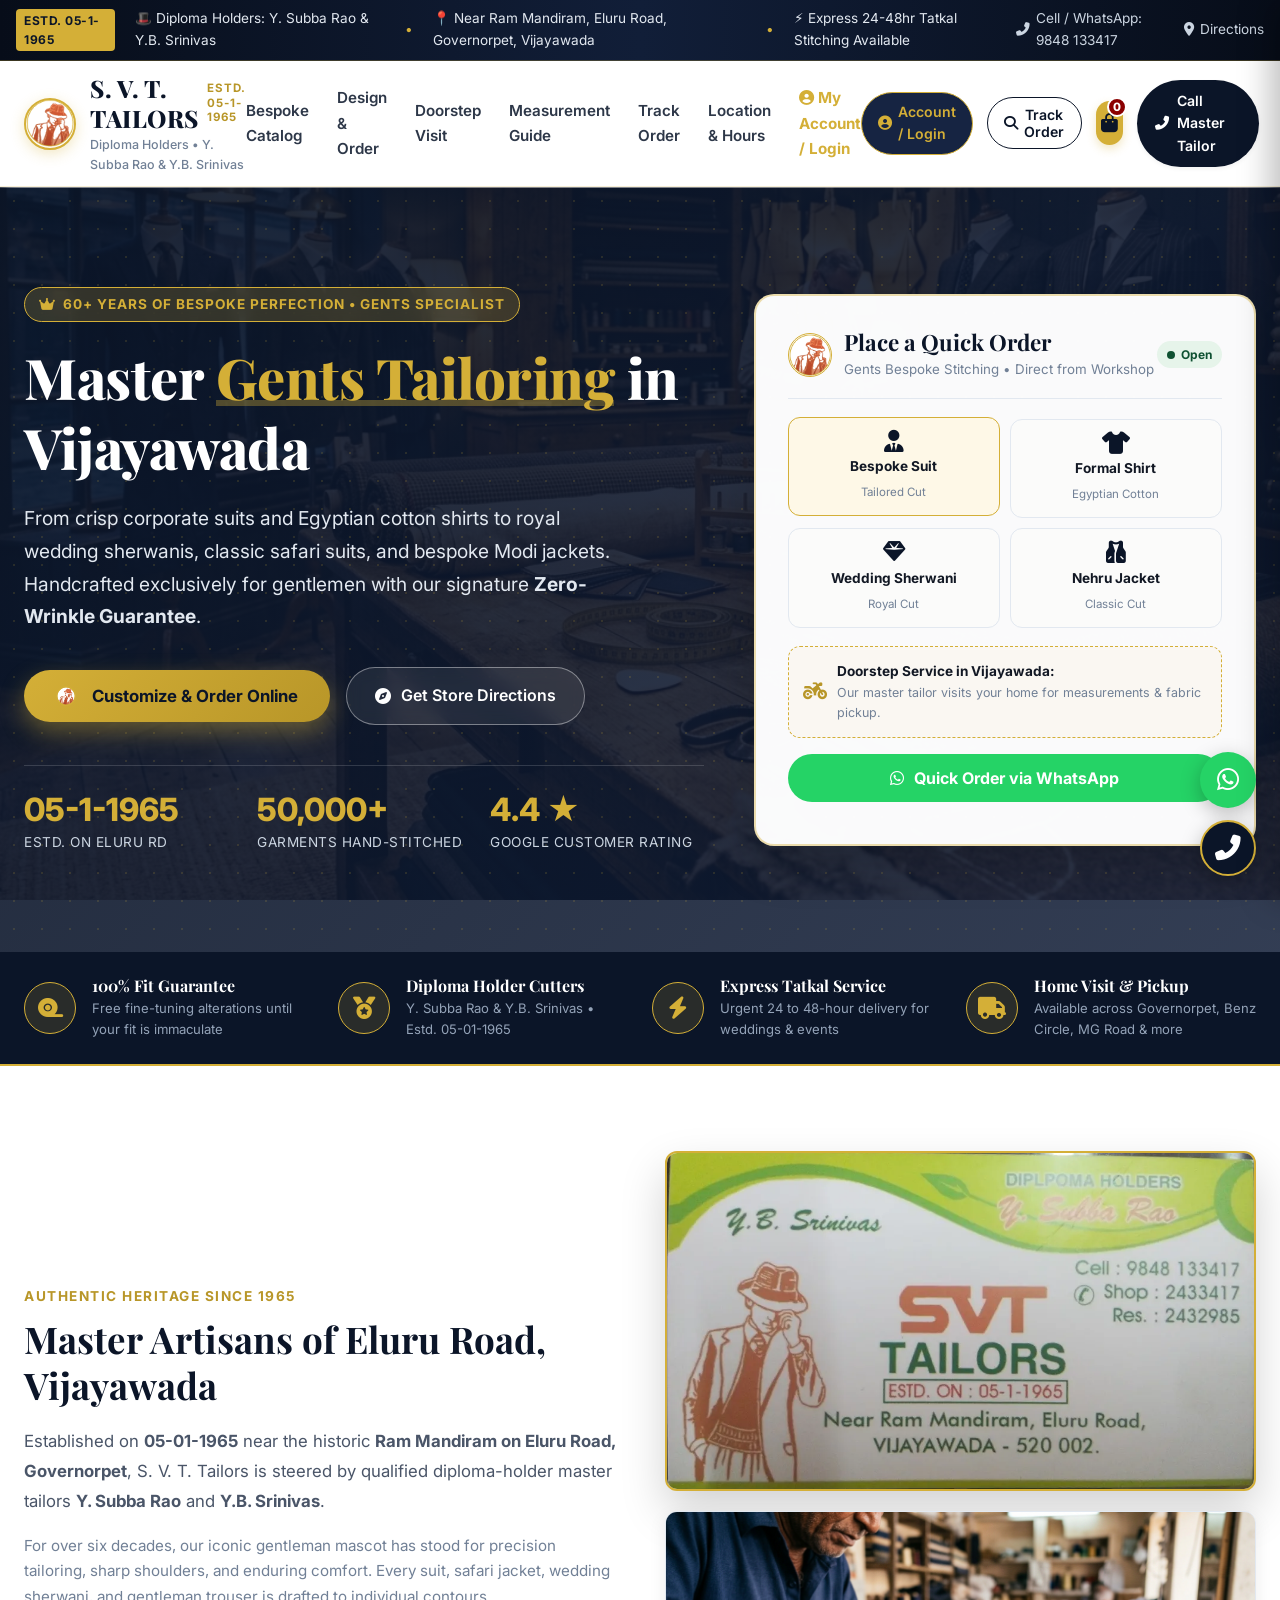
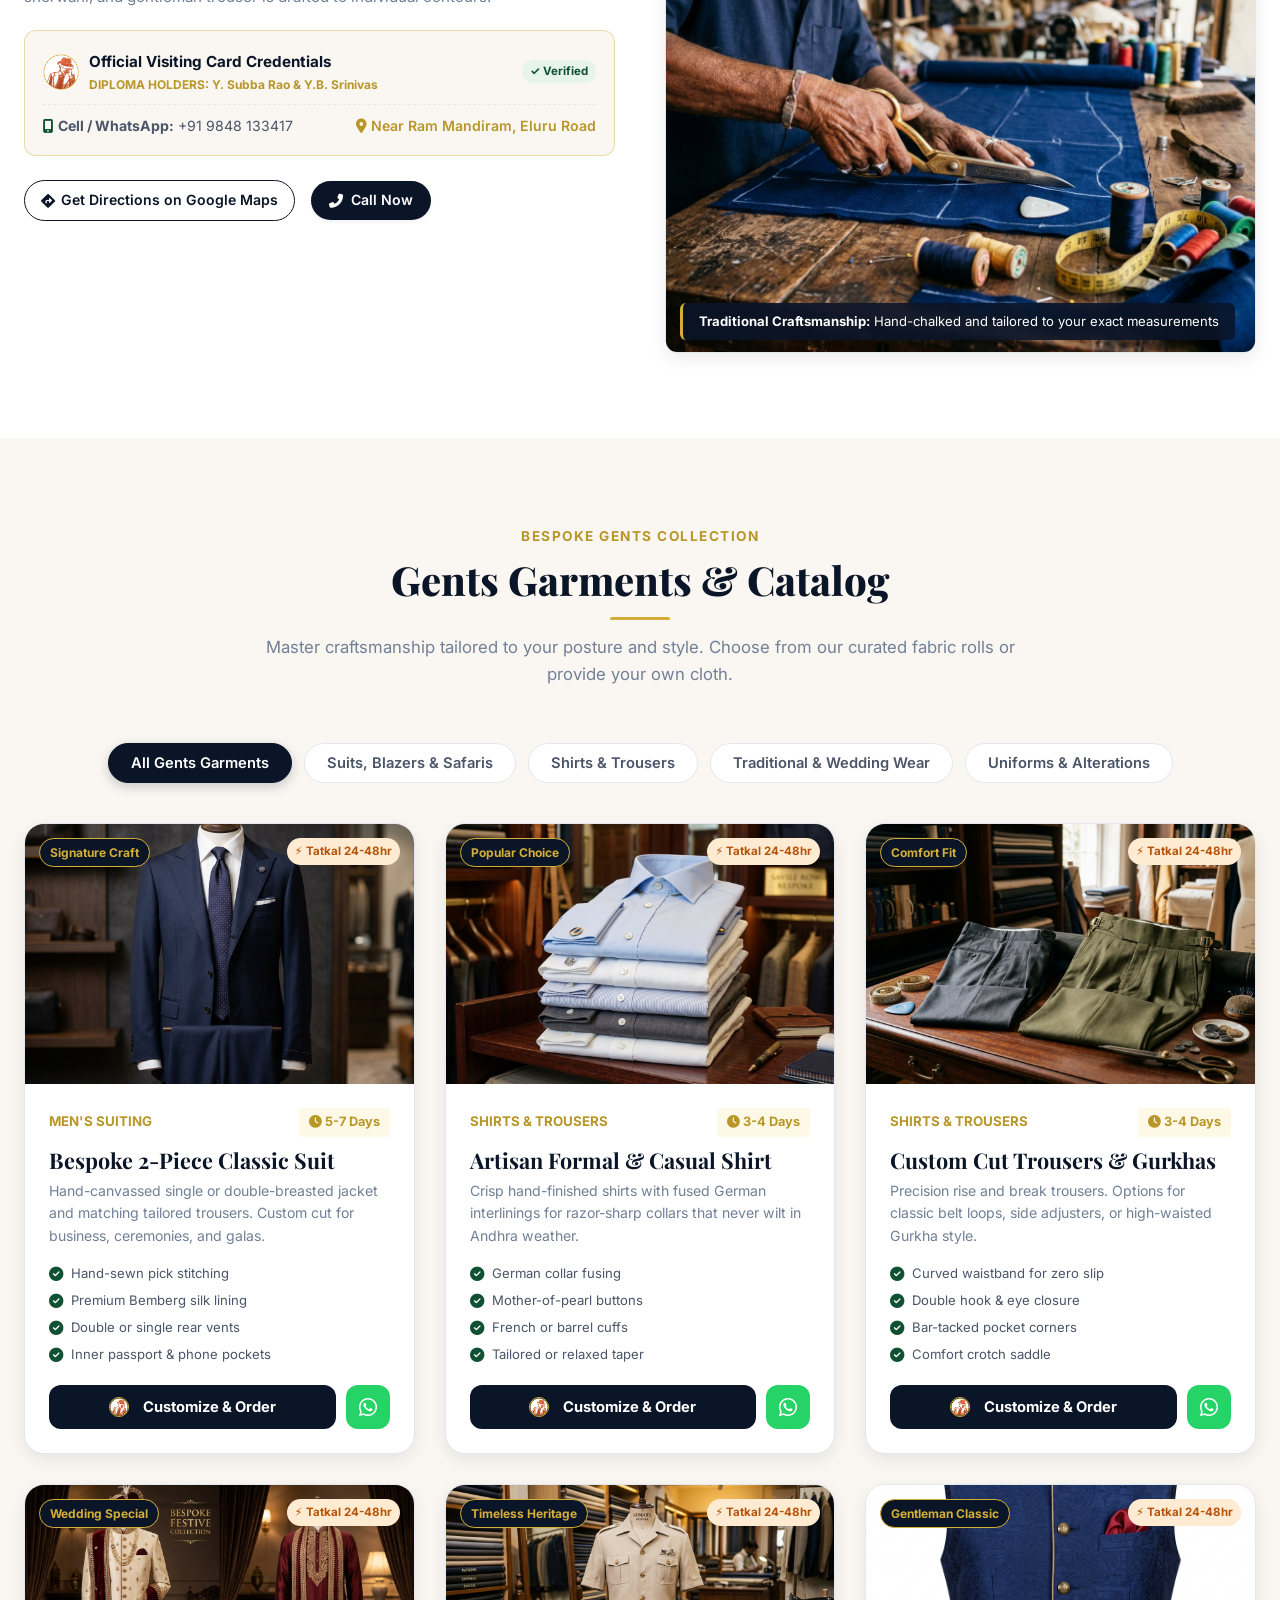
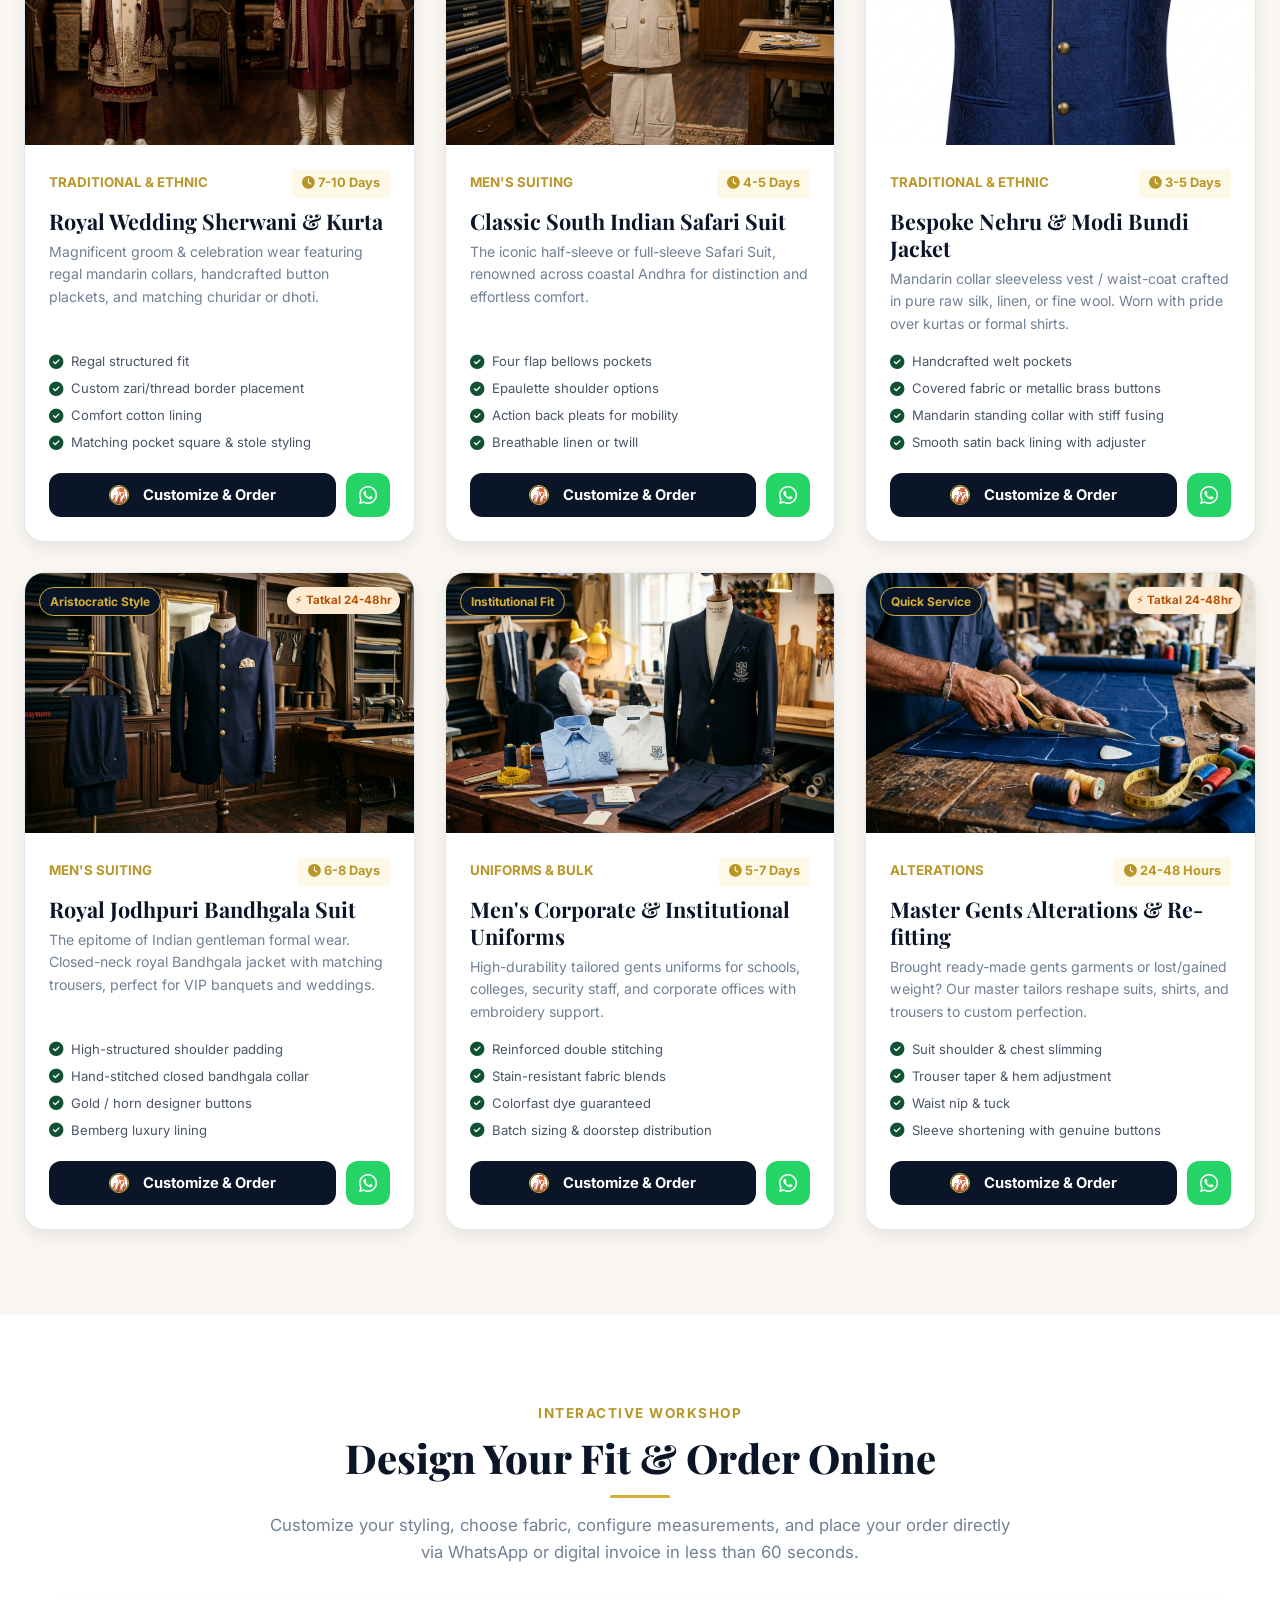
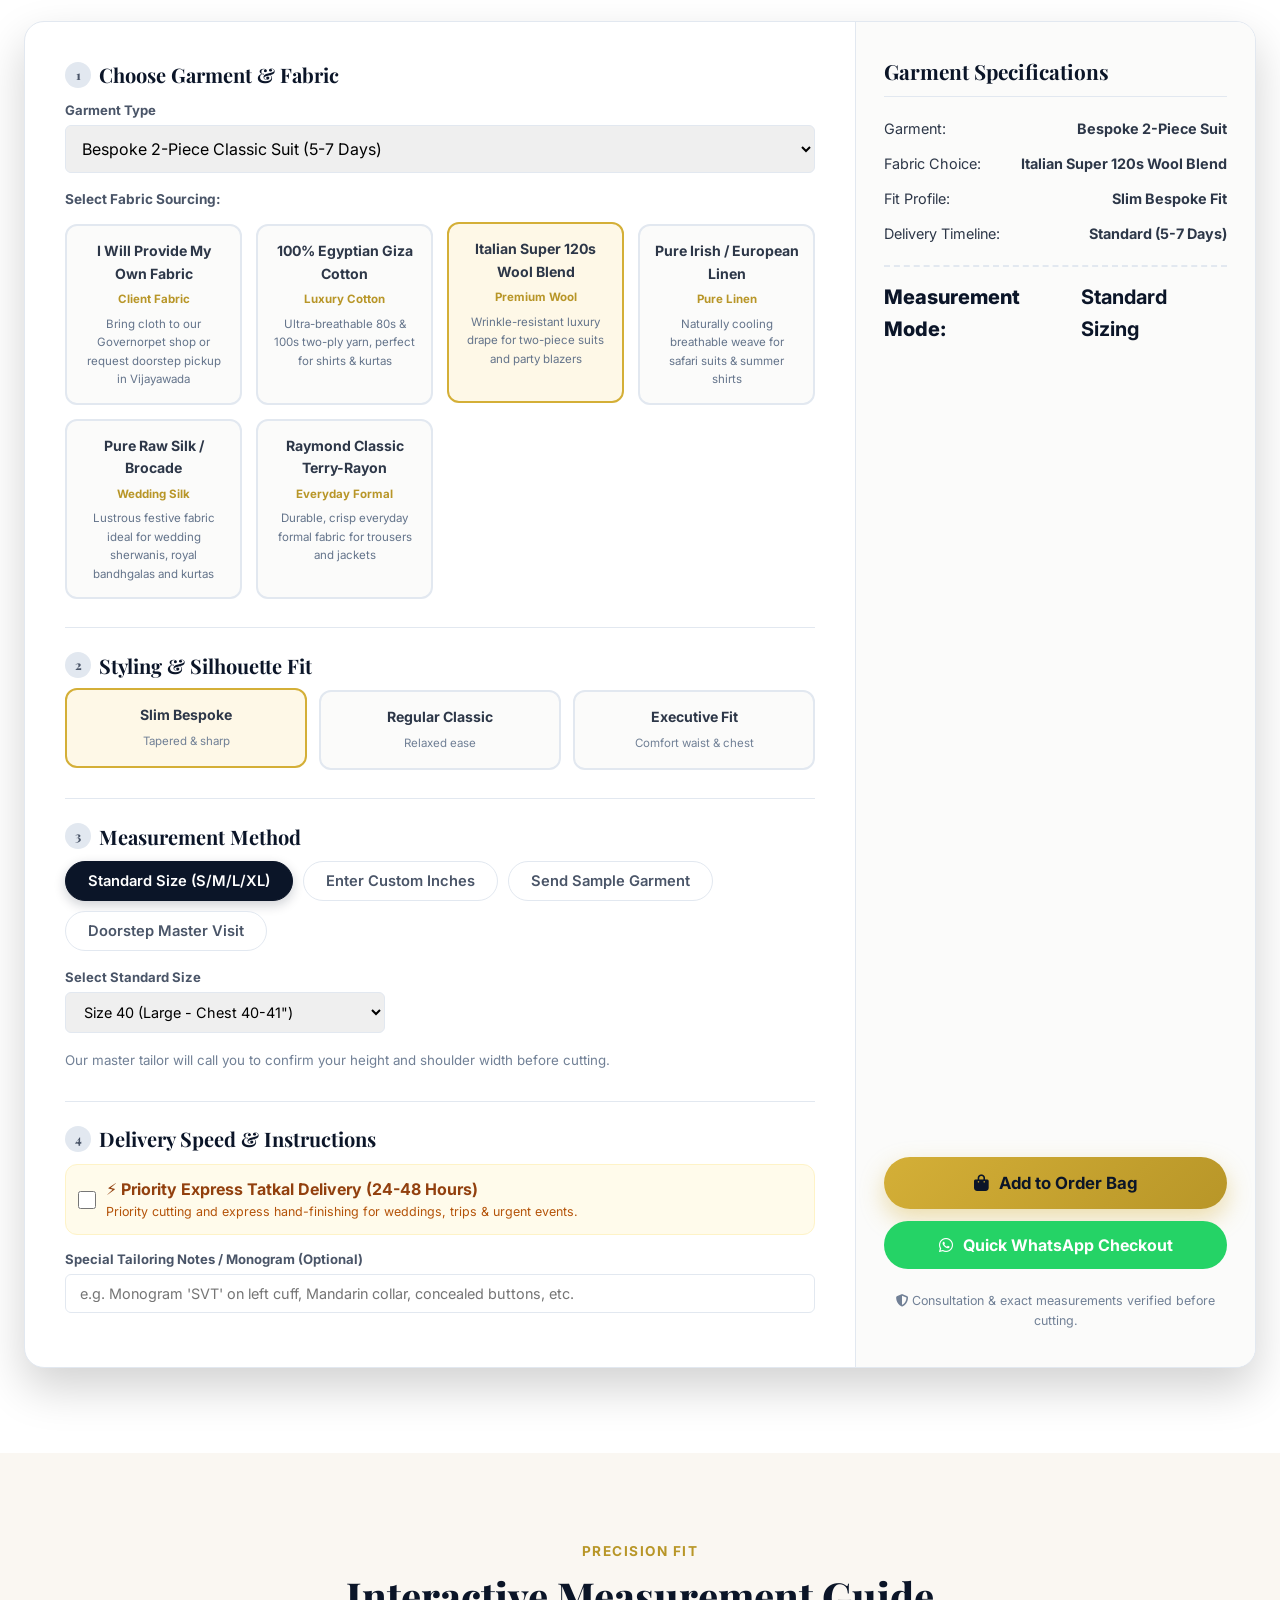
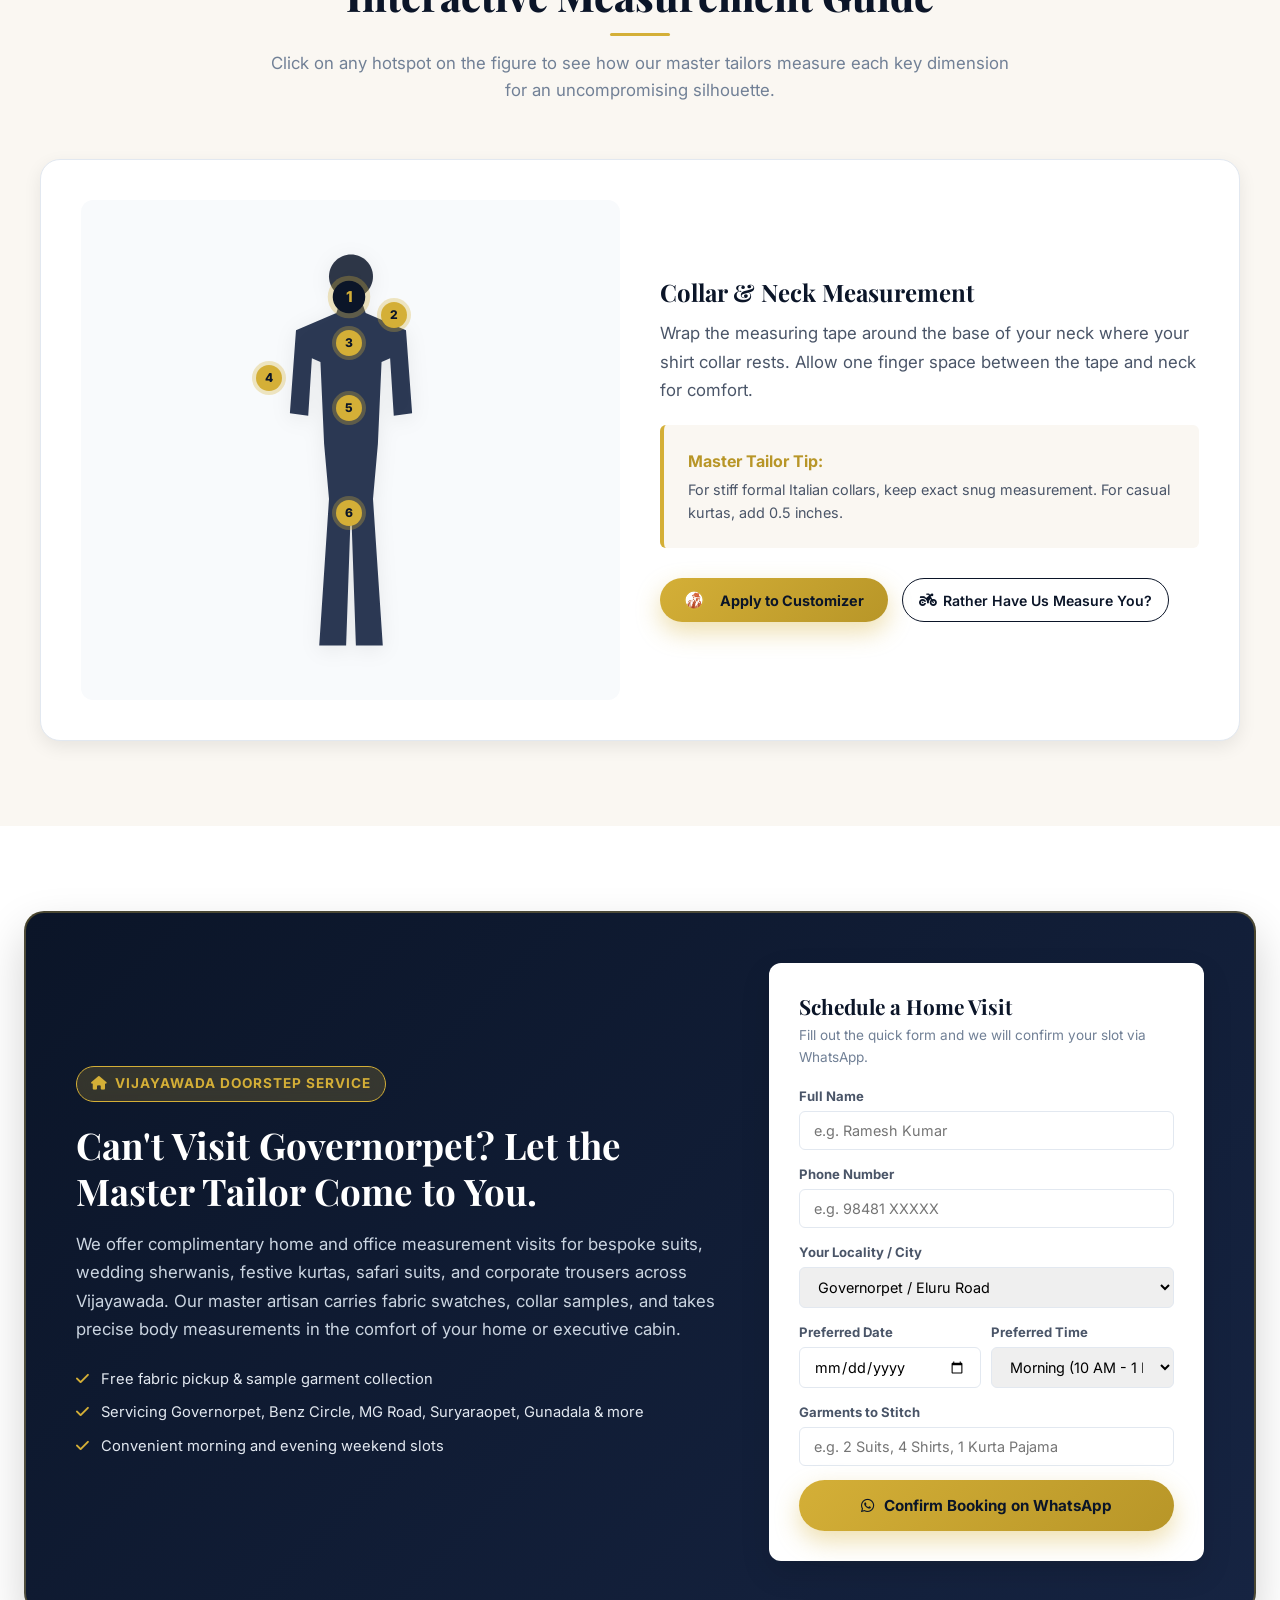
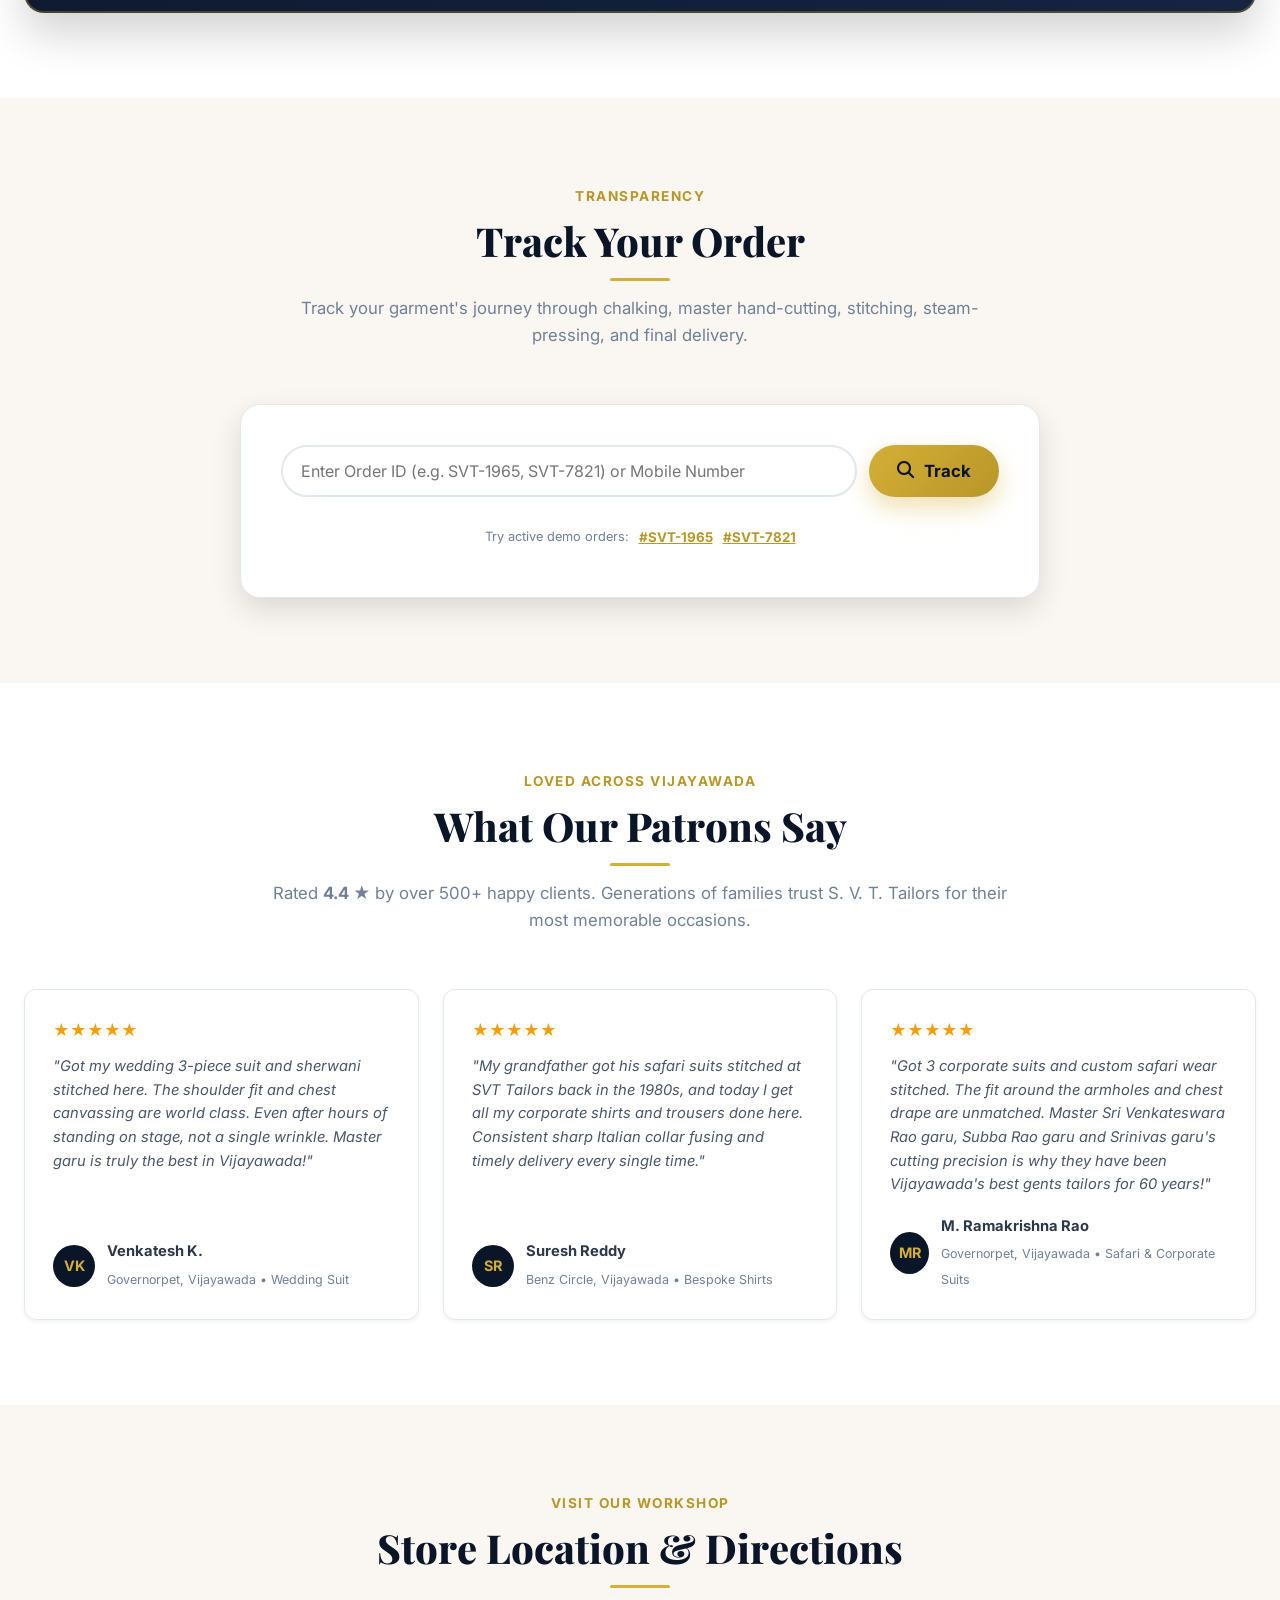
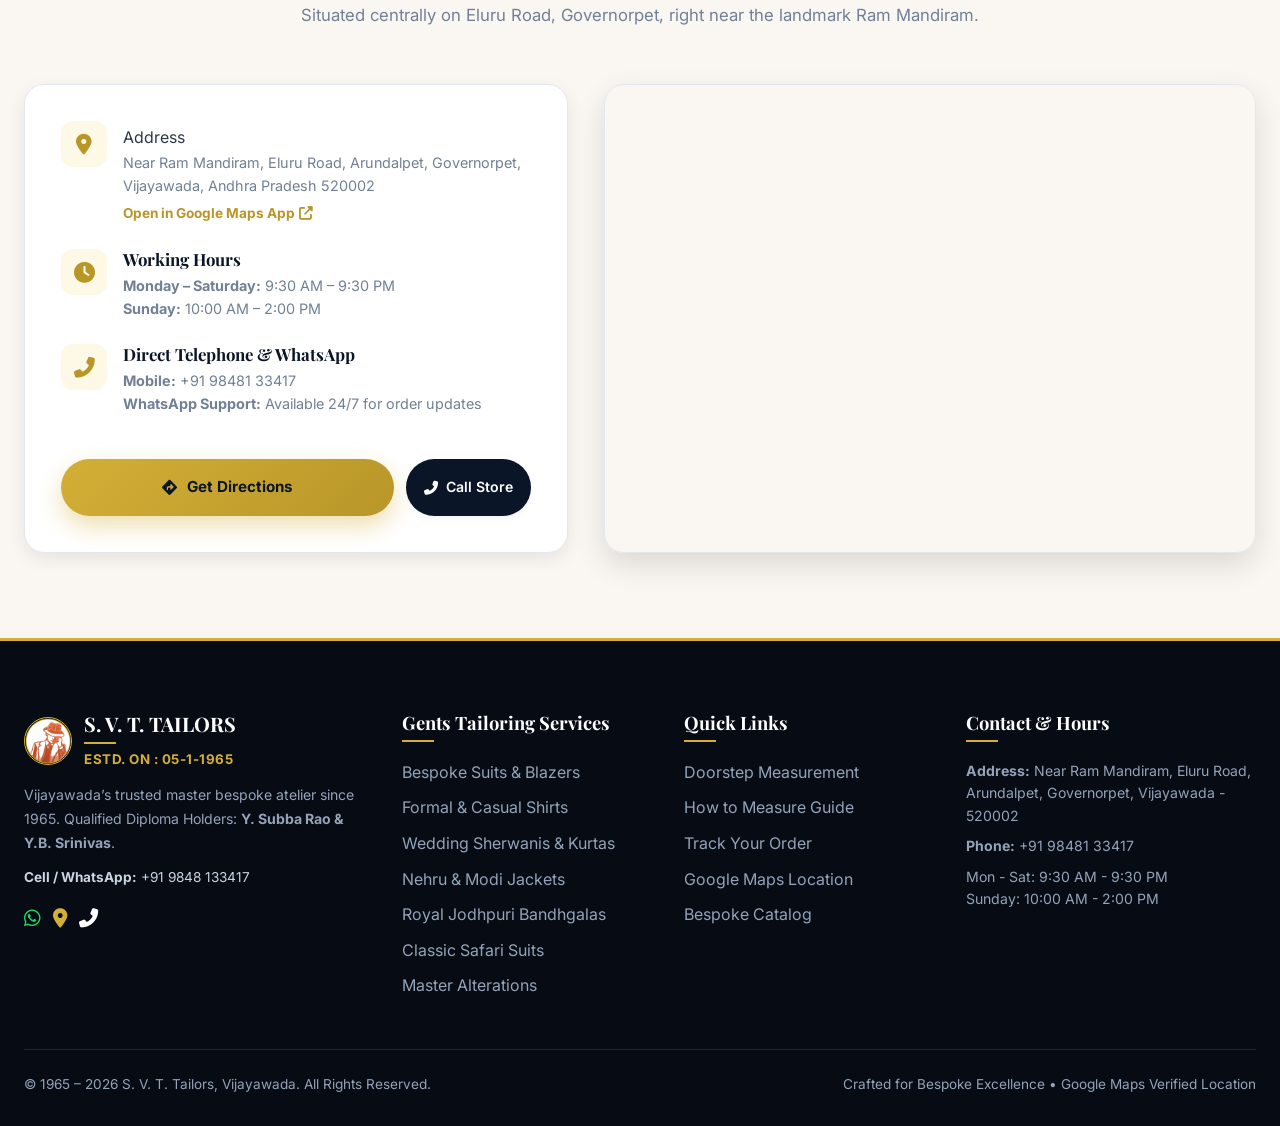
==== index.html @ 1993ef06 "feat: add customer login and account creation portal with database capture" ====
<!DOCTYPE html>
<html lang="en">
<head>
  <meta charset="UTF-8">
  <meta name="viewport" content="width=device-width, initial-scale=1.0">
  <title>S. V. T. Tailors</title>
  <meta name="description" content="S.V.T. Tailors - Over 60 years of master bespoke gents tailoring in Vijayawada. Custom suits, safari suits, formal shirts, trousers, wedding sherwanis, and doorstep measurement. Order online or visit Eluru Road, Governorpet.">
  
  <!-- Favicon (Gentleman Mascot from Visiting Card) -->
  <link rel="icon" type="image/png" href="public/images/favicon.png">
  
  <!-- Fonts -->
  <link rel="preconnect" href="https://fonts.googleapis.com">
  <link rel="preconnect" href="https://fonts.gstatic.com" crossorigin>
  <link href="https://fonts.googleapis.com/css2?family=Inter:wght@300;400;500;600;700;800&family=Playfair+Display:ital,wght@0,600;0,700;0,800;1,600&display=swap" rel="stylesheet">
  
  <!-- Font Awesome Icons -->
  <link rel="stylesheet" href="https://cdnjs.cloudflare.com/ajax/libs/font-awesome/6.4.0/css/all.min.css">
  
  <!-- Stylesheet -->
  <link rel="stylesheet" href="style.css">
</head>
<body>

  <!-- Top Announcement Bar -->
  <header class="top-bar">
    <div class="top-bar-marquee">
      <span class="top-badge">Estd. 05-1-1965</span>
      <span>🎩 Diploma Holders: Y. Subba Rao &amp; Y.B. Srinivas</span>
      <span style="color: var(--secondary);">•</span>
      <span>📍 Near Ram Mandiram, Eluru Road, Governorpet, Vijayawada</span>
      <span style="color: var(--secondary);">•</span>
      <span>⚡ Express 24-48hr Tatkal Stitching Available</span>
    </div>
    <div class="top-bar-links">
      <a href="tel:9848133417"><i class="fas fa-phone-alt"></i> Cell / WhatsApp: 9848 133417</a>
      <a href="https://maps.app.goo.gl/tUgrhQhHEAkgGBXQ7" target="_blank"><i class="fas fa-map-marker-alt"></i> Directions</a>
    </div>
  </header>

  <!-- Main Navigation -->
  <nav class="main-nav">
    <div class="nav-container">
      <a href="#" class="brand-logo" title="S. V. T. Tailors - Estd. 05-1-1965">
        <div class="brand-icon">
          <img src="public/images/logo_gentleman_badge.png" alt="S. V. T. Tailors Logo (Visiting Card Mascot)">
        </div>
        <div class="brand-text">
          <h1>S. V. T. TAILORS <span class="est">Estd. 05-1-1965</span></h1>
          <p>Diploma Holders • Y. Subba Rao &amp; Y.B. Srinivas</p>
        </div>
      </a>

      <ul class="nav-menu" id="navMenu">
        <li><a href="#catalogSection">Bespoke Catalog</a></li>
        <li><a href="#customizerSection">Design &amp; Order</a></li>
        <li><a href="#doorstepSection">Doorstep Visit</a></li>
        <li><a href="#guideSection">Measurement Guide</a></li>
        <li><a href="#trackerSection">Track Order</a></li>
        <li><a href="#locationSection">Location &amp; Hours</a></li>
        <li><a href="login.html" style="color: var(--secondary); font-weight: 700;"><i class="fas fa-user-circle"></i> My Account / Login</a></li>
      </ul>

      <div class="nav-actions">
        <a href="login.html" class="btn-track" id="navAccountBtn" style="text-decoration: none; display: inline-flex; align-items: center; gap: 6px; background: var(--primary-light); color: var(--secondary); border: 1.5px solid var(--secondary);" title="Customer Account &amp; Login">
          <i class="fas fa-user-circle"></i> <span id="navAccountText">Account / Login</span>
        </a>
        <button class="btn-track" onclick="document.getElementById('trackerSection').scrollIntoView({behavior:'smooth'})">
          <i class="fas fa-search"></i> Track Order
        </button>
        <button class="btn-cart" onclick="toggleCartDrawer(true)" title="View Order Bag">
          <i class="fas fa-shopping-bag"></i>
          <span class="cart-count" id="cartBadge">0</span>
        </button>
        <a href="tel:9848133417" class="btn-call">
          <i class="fas fa-phone-alt"></i> Call Master Tailor
        </a>
        <button class="mobile-menu-btn" id="mobileMenuBtn" aria-label="Toggle Menu">
          <i class="fas fa-bars"></i>
        </button>
      </div>
    </div>
  </nav>

  <!-- Hero Section -->
  <section class="hero" id="home">
    <div class="hero-overlay-pattern"></div>
    <div class="hero-container">
      <div class="hero-text-content">
        <div class="hero-tag">
          <i class="fas fa-crown"></i> 60+ Years of Bespoke Perfection • Gents Specialist
        </div>
        <h1 class="hero-title">
          Master <span class="gold">Gents Tailoring</span> in Vijayawada
        </h1>
        <p class="hero-desc">
          From crisp corporate suits and Egyptian cotton shirts to royal wedding sherwanis, classic safari suits, and bespoke Modi jackets. Handcrafted exclusively for gentlemen with our signature <strong>Zero-Wrinkle Guarantee</strong>.
        </p>

        <div class="hero-cta-group">
          <button class="btn-primary-gold" onclick="document.getElementById('customizerSection').scrollIntoView({behavior:'smooth'})">
            <img src="public/images/logo_gentleman_badge.png" class="btn-mini-logo" alt="SVT Logo"> Customize &amp; Order Online
          </button>
          <a href="https://maps.app.goo.gl/tUgrhQhHEAkgGBXQ7" target="_blank" class="btn-secondary-outline">
            <i class="fas fa-compass"></i> Get Store Directions
          </a>
        </div>

        <div class="hero-stats-row">
          <div class="hero-stat-item">
            <h3>05-1-1965</h3>
            <p>Estd. On Eluru Rd</p>
          </div>
          <div class="hero-stat-item">
            <h3>50,000+</h3>
            <p>Garments Hand-Stitched</p>
          </div>
          <div class="hero-stat-item">
            <h3>4.4 ★</h3>
            <p>Google Customer Rating</p>
          </div>
        </div>
      </div>

      <!-- Quick Interactive Action Card -->
      <div class="hero-card">
        <div class="hero-card-header">
          <div style="display: flex; align-items: center; gap: 12px;">
            <img src="public/images/logo_gentleman_badge.png" alt="SVT Tailors Mascot" style="width: 44px; height: 44px; border-radius: 50%; border: 1.5px solid var(--secondary);">
            <div>
              <h3>Place a Quick Order</h3>
              <small style="color: var(--gray-600);">Gents Bespoke Stitching • Direct from Workshop</small>
            </div>
          </div>
          <span class="pulse-badge"><span class="pulse-dot"></span> Open</span>
        </div>

        <div class="quick-order-options">
          <div class="quick-option-btn active" onclick="openCustomizerFor('suit-2pc')">
            <i class="fas fa-user-tie"></i>
            <span>Bespoke Suit</span>
            <small>Tailored Cut</small>
          </div>
          <div class="quick-option-btn" onclick="openCustomizerFor('shirt-formal')">
            <i class="fas fa-tshirt"></i>
            <span>Formal Shirt</span>
            <small>Egyptian Cotton</small>
          </div>
          <div class="quick-option-btn" onclick="openCustomizerFor('festive-sherwani')">
            <i class="fas fa-gem"></i>
            <span>Wedding Sherwani</span>
            <small>Royal Cut</small>
          </div>
          <div class="quick-option-btn" onclick="openCustomizerFor('nehru-jacket')">
            <i class="fas fa-vest"></i>
            <span>Nehru Jacket</span>
            <small>Classic Cut</small>
          </div>
        </div>

        <div style="background: var(--cream); border-radius: var(--radius-md); padding: 14px; margin-bottom: 16px; border: 1px dashed var(--secondary);">
          <div style="display: flex; align-items: center; gap: 10px; font-size: 0.85rem;">
            <i class="fas fa-motorcycle" style="color: var(--secondary-hover); font-size: 1.2rem;"></i>
            <div>
              <strong>Doorstep Service in Vijayawada:</strong>
              <div style="color: var(--gray-600); font-size: 0.78rem;">Our master tailor visits your home for measurements & fabric pickup.</div>
            </div>
          </div>
        </div>

        <button class="btn-checkout-wa" onclick="window.open('https://wa.me/919848133417?text=Hello%20SVT%20Tailors,%20I%20would%20like%20to%20order%20bespoke%20stitching.%20Please%20guide%20me.', '_blank')">
          <i class="fab fa-whatsapp"></i> Quick Order via WhatsApp
        </button>
      </div>
    </div>
  </section>

  <!-- Feature Trust Strip -->
  <section class="feature-strip">
    <div class="feature-grid">
      <div class="feature-box">
        <div class="feature-icon"><i class="fas fa-tape"></i></div>
        <div class="feature-info">
          <h4>100% Fit Guarantee</h4>
          <p>Free fine-tuning alterations until your fit is immaculate</p>
        </div>
      </div>
      <div class="feature-box">
        <div class="feature-icon"><i class="fas fa-medal"></i></div>
        <div class="feature-info">
          <h4>Diploma Holder Cutters</h4>
          <p>Y. Subba Rao &amp; Y.B. Srinivas • Estd. 05-01-1965</p>
        </div>
      </div>
      <div class="feature-box">
        <div class="feature-icon"><i class="fas fa-bolt"></i></div>
        <div class="feature-info">
          <h4>Express Tatkal Service</h4>
          <p>Urgent 24 to 48-hour delivery for weddings & events</p>
        </div>
      </div>
      <div class="feature-box">
        <div class="feature-icon"><i class="fas fa-truck"></i></div>
        <div class="feature-info">
          <h4>Home Visit & Pickup</h4>
          <p>Available across Governorpet, Benz Circle, MG Road & more</p>
        </div>
      </div>
    </div>
  </section>

  <!-- Heritage & Workshop Story Section (Featuring Official Visiting Card) -->
  <section class="section section-white">
    <div style="max-width: 1320px; margin: 0 auto; display: grid; grid-template-columns: 1fr 1fr; gap: 50px; align-items: center;">
      <div>
        <span class="section-tag">Authentic Heritage Since 1965</span>
        <h2 style="font-size: 2.3rem; margin-bottom: 18px;">Master Artisans of Eluru Road, Vijayawada</h2>
        <p style="color: var(--gray-700); font-size: 1.05rem; margin-bottom: 16px; line-height: 1.8;">
          Established on <strong>05-01-1965</strong> near the historic <strong>Ram Mandiram on Eluru Road, Governorpet</strong>, S. V. T. Tailors is steered by qualified diploma-holder master tailors <strong>Y. Subba Rao</strong> and <strong>Y.B. Srinivas</strong>.
        </p>
        <p style="color: var(--gray-600); font-size: 0.95rem; margin-bottom: 20px; line-height: 1.7;">
          For over six decades, our iconic gentleman mascot has stood for precision tailoring, sharp shoulders, and enduring comfort. Every suit, safari jacket, wedding sherwani, and gentleman trouser is drafted to individual contours.
        </p>

        <!-- Visiting card verification card -->
        <div style="background: var(--cream); border: 1.5px solid rgba(212, 175, 55, 0.4); border-radius: var(--radius-md); padding: 18px; margin-bottom: 24px;">
          <div style="display: flex; align-items: center; justify-content: space-between; margin-bottom: 10px;">
            <div style="display: flex; align-items: center; gap: 10px;">
              <img src="public/images/logo_gentleman_badge.png" alt="Mascot" style="width: 36px; height: 36px; border-radius: 50%;">
              <div>
                <strong style="color: var(--primary); font-size: 0.95rem;">Official Visiting Card Credentials</strong>
                <div style="font-size: 0.75rem; color: var(--secondary-hover); font-weight: 700;">DIPLOMA HOLDERS: Y. Subba Rao &amp; Y.B. Srinivas</div>
              </div>
            </div>
            <span style="background: #e6f4ea; color: var(--emerald); font-size: 0.72rem; font-weight: 700; padding: 2px 8px; border-radius: var(--radius-full);">✓ Verified</span>
          </div>
          <div style="font-size: 0.88rem; color: var(--gray-700); display: flex; align-items: center; justify-content: space-between; border-top: 1px dashed var(--gray-300); padding-top: 10px;">
            <div><i class="fas fa-mobile-alt" style="color: var(--emerald);"></i> <strong>Cell / WhatsApp:</strong> +91 9848 133417</div>
            <div style="color: var(--secondary-hover); font-weight: 600;"><i class="fas fa-map-marker-alt"></i> Near Ram Mandiram, Eluru Road</div>
          </div>
        </div>

        <div style="display: flex; gap: 16px; align-items: center;">
          <a href="https://maps.app.goo.gl/tUgrhQhHEAkgGBXQ7" target="_blank" class="btn-track" style="font-size: 0.88rem;">
            <i class="fas fa-directions"></i> Get Directions on Google Maps
          </a>
          <a href="tel:9848133417" class="btn-call" style="font-size: 0.88rem; padding: 8px 18px;">
            <i class="fas fa-phone-alt"></i> Call Now
          </a>
        </div>
      </div>

      <div style="display: flex; flex-direction: column; gap: 20px;">
        <!-- Official Visiting Card Showcase -->
        <div class="visiting-card-container">
          <img src="public/images/visiting_card.png" alt="S. V. T. Tailors Official Visiting Card - Estd. 05-01-1965">
        </div>
        <!-- Workshop Craft Photo -->
        <div style="position: relative; border-radius: var(--radius-md); overflow: hidden; box-shadow: var(--shadow-md); border: 1px solid var(--gray-300);">
          <img src="public/images/tailor_craft.jpg" alt="Master craftsman hand-drafting cloth at S.V.T. Tailors Vijayawada">
          <div style="position: absolute; bottom: 12px; left: 14px; background: rgba(11, 21, 40, 0.88); backdrop-filter: blur(6px); padding: 8px 16px; border-radius: var(--radius-sm); border-left: 3px solid var(--secondary); color: white; font-size: 0.82rem;">
            <strong>Traditional Craftsmanship:</strong> Hand-chalked and tailored to your exact measurements
          </div>
        </div>
      </div>
    </div>
  </section>

  <!-- Garment Catalog -->
  <section class="section section-cream" id="catalogSection">
    <div class="section-header">
      <span class="section-tag">Bespoke Gents Collection</span>
      <h2 class="section-title">Gents Garments &amp; Catalog</h2>
      <p class="section-subtitle">
        Master craftsmanship tailored to your posture and style. Choose from our curated fabric rolls or provide your own cloth.
      </p>
    </div>

    <!-- Category Tabs -->
    <div class="catalog-tabs">
      <button class="tab-btn active" data-cat="all">All Gents Garments</button>
      <button class="tab-btn" data-cat="suits">Suits, Blazers &amp; Safaris</button>
      <button class="tab-btn" data-cat="shirts">Shirts &amp; Trousers</button>
      <button class="tab-btn" data-cat="ethnic">Traditional &amp; Wedding Wear</button>
      <button class="tab-btn" data-cat="uniforms">Uniforms &amp; Alterations</button>
    </div>

    <!-- Catalog Grid (Rendered via JS) -->
    <div class="catalog-grid" id="catalogGrid"></div>
  </section>

  <!-- Interactive Live Garment Customizer & Price Estimator -->
  <section class="section section-white" id="customizerSection">
    <div class="section-header">
      <span class="section-tag">Interactive Workshop</span>
      <h2 class="section-title">Design Your Fit & Order Online</h2>
      <p class="section-subtitle">
        Customize your styling, choose fabric, configure measurements, and place your order directly via WhatsApp or digital invoice in less than 60 seconds.
      </p>
    </div>

    <div class="customizer-container">
      <div class="customizer-main">
        <!-- Step 1: Garment & Fabric -->
        <div style="margin-bottom: 28px;">
          <h3 style="font-size: 1.25rem; margin-bottom: 12px; display: flex; align-items: center; gap: 8px;">
            <span class="step-num">1</span> Choose Garment & Fabric
          </h3>
          <div class="form-group">
            <label for="customizerGarmentSelect">Garment Type</label>
            <select id="customizerGarmentSelect" style="width: 100%; padding: 12px; border: 1.5px solid var(--gray-300); border-radius: var(--radius-sm); font-size: 1rem;"></select>
          </div>

          <label style="display: block; font-size: 0.85rem; font-weight: 700; margin-top: 16px; margin-bottom: 6px; color: var(--gray-700);">Select Fabric Sourcing:</label>
          <div class="option-grid" id="fabricOptionsGrid"></div>
        </div>

        <!-- Step 2: Styling & Fit Profile -->
        <div style="margin-bottom: 28px; border-top: 1px solid var(--gray-300); padding-top: 24px;">
          <h3 style="font-size: 1.25rem; margin-bottom: 12px; display: flex; align-items: center; gap: 8px;">
            <span class="step-num">2</span> Styling & Silhouette Fit
          </h3>
          <div style="display: grid; grid-template-columns: repeat(3, 1fr); gap: 12px;">
            <div class="option-box fit-option-box selected" data-fit="Slim Bespoke Fit">
              <span class="title">Slim Bespoke</span>
              <span class="sub">Tapered & sharp</span>
            </div>
            <div class="option-box fit-option-box" data-fit="Regular Classic Fit">
              <span class="title">Regular Classic</span>
              <span class="sub">Relaxed ease</span>
            </div>
            <div class="option-box fit-option-box" data-fit="Executive Tailored">
              <span class="title">Executive Fit</span>
              <span class="sub">Comfort waist & chest</span>
            </div>
          </div>
        </div>

        <!-- Step 3: Sizing & Measurement Method -->
        <div style="margin-bottom: 28px; border-top: 1px solid var(--gray-300); padding-top: 24px;">
          <h3 style="font-size: 1.25rem; margin-bottom: 12px; display: flex; align-items: center; gap: 8px;">
            <span class="step-num">3</span> Measurement Method
          </h3>

          <div style="display: flex; gap: 10px; margin-bottom: 16px; flex-wrap: wrap;">
            <button class="tab-btn measure-method-tab active" data-method="standard">Standard Size (S/M/L/XL)</button>
            <button class="tab-btn measure-method-tab" data-method="custom">Enter Custom Inches</button>
            <button class="tab-btn measure-method-tab" data-method="sample">Send Sample Garment</button>
            <button class="tab-btn measure-method-tab" data-method="doorstep">Doorstep Master Visit</button>
          </div>

          <!-- Mode 1: Standard -->
          <div id="measureStandardSection">
            <div class="form-group" style="max-width: 320px;">
              <label>Select Standard Size</label>
              <select id="standardSizeSelect">
                <option value="36 (S)">Size 36 (Small - Chest 36-37")</option>
                <option value="38 (M)">Size 38 (Medium - Chest 38-39")</option>
                <option value="40 (L)" selected>Size 40 (Large - Chest 40-41")</option>
                <option value="42 (XL)">Size 42 (Extra Large - Chest 42-43")</option>
                <option value="44 (XXL)">Size 44 (2XL - Chest 44-46")</option>
                <option value="46 (3XL)">Size 46 (3XL - Chest 47-49")</option>
              </select>
            </div>
            <small style="color: var(--gray-600);">Our master tailor will call you to confirm your height and shoulder width before cutting.</small>
          </div>

          <!-- Mode 2: Custom Inches -->
          <div id="measureCustomSection" style="display: none;">
            <div class="measurements-grid">
              <div class="measure-input-group">
                <label>Chest / Bust (Inches)</label>
                <input type="number" id="inputChest" value="40" step="0.5">
              </div>
              <div class="measure-input-group">
                <label>Waist (Inches)</label>
                <input type="number" id="inputWaist" value="34" step="0.5">
              </div>
              <div class="measure-input-group">
                <label>Shoulder Width (Inches)</label>
                <input type="number" id="inputShoulder" value="18" step="0.5">
              </div>
              <div class="measure-input-group">
                <label>Sleeve Length (Inches)</label>
                <input type="number" id="inputSleeve" value="25" step="0.5">
              </div>
              <div class="measure-input-group">
                <label>Garment Length (Inches)</label>
                <input type="number" id="inputLength" value="29" step="0.5">
              </div>
              <div class="measure-input-group">
                <label>Trouser Inseam (Inches)</label>
                <input type="number" id="inputInseam" value="31" step="0.5">
              </div>
            </div>
            <small style="color: var(--secondary-hover); font-weight: 600; display: block; margin-top: 8px;">
              <i class="fas fa-lightbulb"></i> Check the Visual Guide below if you need step-by-step measuring assistance!
            </small>
          </div>

          <!-- Mode 3: Sample Garment -->
          <div id="measureSampleSection" style="display: none; background: var(--cream); padding: 18px; border-radius: var(--radius-md);">
            <div style="display: flex; gap: 12px; align-items: center;">
              <i class="fas fa-tshirt" style="font-size: 2rem; color: var(--secondary);"></i>
              <div>
                <strong>Replicate My Best-Fitting Garment:</strong>
                <p style="font-size: 0.85rem; color: var(--gray-600);">You can send or drop off an existing favorite shirt, suit, safari jacket, or trouser to our Governorpet atelier. We will record its exact pattern and return it safely with your new order.</p>
              </div>
            </div>
          </div>

          <!-- Mode 4: Doorstep Visit -->
          <div id="measureDoorstepSection" style="display: none; background: #eef2ff; padding: 18px; border-radius: var(--radius-md); border: 1px solid #c7d2fe;">
            <div style="display: flex; gap: 12px; align-items: center;">
              <i class="fas fa-motorcycle" style="font-size: 2rem; color: var(--primary);"></i>
              <div>
                <strong>Master Tailor Doorstep Measurement:</strong>
                <p style="font-size: 0.85rem; color: var(--gray-700);">Available across Vijayawada. Our master cutter will bring measuring tape and fabric swatches directly to your home or office.</p>
              </div>
            </div>
          </div>
        </div>

        <!-- Step 4: Speed & Special Notes -->
        <div style="border-top: 1px solid var(--gray-300); padding-top: 24px;">
          <h3 style="font-size: 1.25rem; margin-bottom: 12px; display: flex; align-items: center; gap: 8px;">
            <span class="step-num">4</span> Delivery Speed & Instructions
          </h3>

          <div style="margin-bottom: 14px;">
            <label style="display: flex; align-items: center; gap: 10px; cursor: pointer; background: #fffbeb; padding: 12px; border-radius: var(--radius-md); border: 1.5px solid #fef3c7;">
              <input type="checkbox" id="expressCheckbox" style="width: 18px; height: 18px; accent-color: var(--secondary);">
              <div>
                <strong style="color: #92400e;">⚡ Priority Express Tatkal Delivery (24-48 Hours)</strong>
                <div style="font-size: 0.78rem; color: #b45309;">Priority cutting and express hand-finishing for weddings, trips & urgent events.</div>
              </div>
            </label>
          </div>

          <div class="form-group">
            <label for="customizerNotes">Special Tailoring Notes / Monogram (Optional)</label>
            <input type="text" id="customizerNotes" placeholder="e.g. Monogram 'SVT' on left cuff, Mandarin collar, concealed buttons, etc.">
          </div>
        </div>
      </div>

      <!-- Customizer Sidebar Summary -->
      <div class="customizer-sidebar">
        <div class="sidebar-summary">
          <h3>Garment Specifications</h3>
          <div class="summary-item">
            <span>Garment:</span>
            <strong id="summaryGarmentName">Bespoke 2-Piece Suit</strong>
          </div>
          <div class="summary-item">
            <span>Fabric Choice:</span>
            <strong id="summaryFabricName">Italian Wool Blend</strong>
          </div>
          <div class="summary-item">
            <span>Fit Profile:</span>
            <strong id="summaryFit">Slim Bespoke Fit</strong>
          </div>
          <div class="summary-item">
            <span>Delivery Timeline:</span>
            <strong id="summarySpeed">Standard (5-7 Days)</strong>
          </div>
          <div class="summary-item total">
            <span>Measurement Mode:</span>
            <strong id="summaryMeasurementType" style="color: var(--primary);">Standard Sizing</strong>
          </div>
        </div>

        <div class="customizer-buttons">
          <button class="btn-primary-gold" onclick="addCustomizerToCart()" style="justify-content: center; width: 100%;">
            <i class="fas fa-shopping-bag"></i> Add to Order Bag
          </button>
          <button class="btn-checkout-wa" onclick="addCustomizerToCart(); toggleCartDrawer(true);">
            <i class="fab fa-whatsapp"></i> Quick WhatsApp Checkout
          </button>
          <small style="text-align: center; color: var(--gray-600); font-size: 0.78rem;">
            <i class="fas fa-shield-alt"></i> Consultation & exact measurements verified before cutting.
          </small>
        </div>
      </div>
    </div>
  </section>

  <!-- Interactive Visual Measurement Guide -->
  <section class="section section-cream" id="guideSection">
    <div class="section-header">
      <span class="section-tag">Precision Fit</span>
      <h2 class="section-title">Interactive Measurement Guide</h2>
      <p class="section-subtitle">
        Click on any hotspot on the figure to see how our master tailors measure each key dimension for an uncompromising silhouette.
      </p>
    </div>

    <div class="guide-wrapper">
      <div class="guide-visual">
        <div class="silhouette-container">
          <!-- Stylized Mannequin Silhouette SVG -->
          <svg viewBox="0 0 200 360" width="100%" height="100%" style="display: block; margin: 0 auto; filter: drop-shadow(0 4px 10px rgba(0,0,0,0.08));">
            <path d="M100,20 C110,20 118,28 118,38 C118,48 110,56 100,56 C90,56 82,48 82,38 C82,28 90,20 100,20 Z" fill="#0b1528" opacity="0.85"/>
            <path d="M92,56 L108,56 L112,68 L145,82 L150,150 L135,152 L132,105 L125,108 L122,175 L118,220 L126,340 L104,340 L100,225 L96,340 L74,340 L82,220 L78,175 L75,108 L68,105 L65,152 L50,150 L55,82 L88,68 Z" fill="#162442" opacity="0.9"/>
          </svg>

          <!-- Hotspots -->
          <div class="measure-hotspot active" data-point="neck" style="top: 54px; left: 125px;">1</div>
          <div class="measure-hotspot" data-point="shoulder" style="top: 72px; left: 170px;">2</div>
          <div class="measure-hotspot" data-point="chest" style="top: 100px; left: 125px;">3</div>
          <div class="measure-hotspot" data-point="sleeve" style="top: 135px; left: 45px;">4</div>
          <div class="measure-hotspot" data-point="waist" style="top: 165px; left: 125px;">5</div>
          <div class="measure-hotspot" data-point="inseam" style="top: 270px; left: 125px;">6</div>
        </div>
      </div>

      <div class="guide-details">
        <h3 id="guideSpotTitle" style="font-size: 1.5rem; margin-bottom: 12px; color: var(--primary);">Collar & Neck Measurement</h3>
        <p id="guideSpotText" style="color: var(--gray-700); font-size: 1.05rem; line-height: 1.7; margin-bottom: 18px;">
          Wrap the measuring tape around the base of your neck where your shirt collar rests. Allow one finger space between the tape and neck for comfort.
        </p>
        <div class="guide-detail-card">
          <strong style="color: var(--secondary-hover); display: block; margin-bottom: 4px;">Master Tailor Tip:</strong>
          <p id="guideSpotTip" style="font-size: 0.9rem; color: var(--gray-700);">
            For stiff formal Italian collars, keep exact snug measurement. For casual kurtas, add 0.5 inches.
          </p>
        </div>

        <div style="margin-top: 30px; display: flex; gap: 14px; flex-wrap: wrap;">
          <button class="btn-primary-gold" onclick="document.getElementById('customizerSection').scrollIntoView({behavior:'smooth'})" style="font-size: 0.9rem; padding: 12px 24px;">
            <img src="public/images/logo_gentleman_badge.png" class="btn-mini-logo" alt="SVT"> Apply to Customizer
          </button>
          <button class="btn-track" onclick="document.getElementById('doorstepSection').scrollIntoView({behavior:'smooth'})">
            <i class="fas fa-motorcycle"></i> Rather Have Us Measure You?
          </button>
        </div>
      </div>
    </div>
  </section>

  <!-- Doorstep Measurement Booking in Vijayawada -->
  <section class="section section-white" id="doorstepSection">
    <div style="max-width: 1320px; margin: 0 auto;">
      <div class="doorstep-banner">
        <div>
          <span class="hero-tag"><i class="fas fa-home"></i> Vijayawada Doorstep Service</span>
          <h2 style="font-size: 2.3rem; color: var(--white); margin-bottom: 16px;">
            Can't Visit Governorpet? Let the Master Tailor Come to You.
          </h2>
          <p style="color: #cbd5e1; font-size: 1.05rem; margin-bottom: 24px; line-height: 1.7;">
            We offer complimentary home and office measurement visits for bespoke suits, wedding sherwanis, festive kurtas, safari suits, and corporate trousers across Vijayawada. Our master artisan carries fabric swatches, collar samples, and takes precise body measurements in the comfort of your home or executive cabin.
          </p>
          <ul style="list-style: none; display: flex; flex-direction: column; gap: 10px; color: #e2e8f0; font-size: 0.92rem;">
            <li><i class="fas fa-check" style="color: var(--secondary); margin-right: 8px;"></i> Free fabric pickup & sample garment collection</li>
            <li><i class="fas fa-check" style="color: var(--secondary); margin-right: 8px;"></i> Servicing Governorpet, Benz Circle, MG Road, Suryaraopet, Gunadala & more</li>
            <li><i class="fas fa-check" style="color: var(--secondary); margin-right: 8px;"></i> Convenient morning and evening weekend slots</li>
          </ul>
        </div>

        <div class="doorstep-form">
          <h3>Schedule a Home Visit</h3>
          <p>Fill out the quick form and we will confirm your slot via WhatsApp.</p>
          <form id="doorstepForm">
            <div class="form-group">
              <label for="dsName">Full Name</label>
              <input type="text" id="dsName" placeholder="e.g. Ramesh Kumar" required>
            </div>
            <div class="form-group">
              <label for="dsPhone">Phone Number</label>
              <input type="tel" id="dsPhone" placeholder="e.g. 98481 XXXXX" required>
            </div>
            <div class="form-group">
              <label for="dsArea">Your Locality / City</label>
              <select id="dsArea" required>
                <option value="Governorpet / Eluru Road">Governorpet / Eluru Road</option>
                <option value="Arundalpet / Ram Mandiram">Arundalpet / Near Ram Mandiram</option>
                <option value="Benz Circle">Benz Circle</option>
                <option value="MG Road / Bandar Road">MG Road / Bandar Road</option>
                <option value="Suryaraopet">Suryaraopet</option>
                <option value="Gunadala">Gunadala</option>
                <option value="Moghalrajpuram">Moghalrajpuram</option>
                <option value="Satyanarayanapuram">Satyanarayanapuram</option>
                <option value="Bhavanipuram / One Town">Bhavanipuram / One Town</option>
                <option value="Penamaluru / Poranki">Penamaluru / Poranki</option>
                <option value="Mangalagiri / Tadepalli">Mangalagiri / Tadepalli</option>
                <option value="Other / Far from City (Outside Vijayawada)">Other / Far from City (Guntur, Tenali, Gannavaram, Eluru, etc.)</option>
              </select>
            </div>
            <div class="form-group" id="dsOtherAreaGroup" style="display: none; background: #f0fdf4; border: 1.5px solid #86efac; border-radius: var(--radius-sm); padding: 12px; margin-bottom: 14px;">
              <label for="dsOtherAreaInput" style="color: #166534; font-weight: 700; display: block; margin-bottom: 6px;">
                <i class="fas fa-map-marked-alt"></i> Specify Your City / Town / Village &amp; Landmark:
              </label>
              <input type="text" id="dsOtherAreaInput" placeholder="e.g. Guntur, Gannavaram, Mangalagiri, Tenali, Eluru, or Village name" style="width: 100%; padding: 10px; border: 1.5px solid #bbf7d0; border-radius: var(--radius-sm); margin-bottom: 6px;">
              <small style="color: #15803d; display: flex; align-items: center; gap: 6px; line-height: 1.4;">
                <i class="fas fa-info-circle"></i>
                <span><strong>Outstation Service Available:</strong> For clients living far from the city, our master tailor arranges special scheduled outstation visits, video measurement sessions, or sample courier fitting!</span>
              </small>
            </div>
            <div style="display: grid; grid-template-columns: 1fr 1fr; gap: 10px;">
              <div class="form-group">
                <label for="dsDate">Preferred Date</label>
                <input type="date" id="dsDate" required>
              </div>
              <div class="form-group">
                <label for="dsTime">Preferred Time</label>
                <select id="dsTime">
                  <option value="Morning (10:00 AM - 1:00 PM)">Morning (10 AM - 1 PM)</option>
                  <option value="Afternoon (2:00 PM - 5:00 PM)">Afternoon (2 PM - 5 PM)</option>
                  <option value="Evening (5:00 PM - 8:30 PM)">Evening (5 PM - 8:30 PM)</option>
                </select>
              </div>
            </div>
            <div class="form-group">
              <label for="dsGarments">Garments to Stitch</label>
              <input type="text" id="dsGarments" placeholder="e.g. 2 Suits, 4 Shirts, 1 Kurta Pajama" required>
            </div>
            <button type="submit" class="btn-primary-gold" style="width: 100%; justify-content: center; font-size: 0.95rem;">
              <i class="fab fa-whatsapp"></i> Confirm Booking on WhatsApp
            </button>
          </form>
        </div>
      </div>
    </div>
  </section>

  <!-- Live Order Tracker Simulator -->
  <section class="section section-cream" id="trackerSection">
    <div class="section-header">
      <span class="section-tag">Transparency</span>
      <h2 class="section-title">Track Your Order</h2>
      <p class="section-subtitle">
        Track your garment's journey through chalking, master hand-cutting, stitching, steam-pressing, and final delivery.
      </p>
    </div>

    <div class="tracker-box">
      <div class="tracker-search">
        <input type="text" id="trackOrderInput" placeholder="Enter Order ID (e.g. SVT-1965, SVT-7821) or Mobile Number">
        <button class="btn-primary-gold" id="btnSearchTrack" style="padding: 12px 28px;">
          <i class="fas fa-search"></i> Track
        </button>
      </div>

      <div style="display: flex; gap: 10px; justify-content: center; margin-bottom: 10px;">
        <span style="font-size: 0.8rem; color: var(--gray-600);">Try active demo orders:</span>
        <button onclick="document.getElementById('trackOrderInput').value='SVT-1965'; runTracking('SVT-1965')" style="background: none; border: none; color: var(--secondary-hover); font-weight: 700; cursor: pointer; text-decoration: underline;">#SVT-1965</button>
        <button onclick="document.getElementById('trackOrderInput').value='SVT-7821'; runTracking('SVT-7821')" style="background: none; border: none; color: var(--secondary-hover); font-weight: 700; cursor: pointer; text-decoration: underline;">#SVT-7821</button>
      </div>

      <div id="trackResultBox" style="display: none;"></div>
    </div>
  </section>

  <!-- Google Reviews & Customer Feedback -->
  <section class="section section-white">
    <div class="section-header">
      <span class="section-tag">Loved Across Vijayawada</span>
      <h2 class="section-title">What Our Patrons Say</h2>
      <p class="section-subtitle">
        Rated <strong>4.4 ★</strong> by over 500+ happy clients. Generations of families trust S. V. T. Tailors for their most memorable occasions.
      </p>
    </div>

    <div class="reviews-grid">
      <div class="review-card">
        <div>
          <div class="review-stars">★★★★★</div>
          <p>"Got my wedding 3-piece suit and sherwani stitched here. The shoulder fit and chest canvassing are world class. Even after hours of standing on stage, not a single wrinkle. Master garu is truly the best in Vijayawada!"</p>
        </div>
        <div class="review-author">
          <div class="author-avatar">VK</div>
          <div class="author-meta">
            <h5>Venkatesh K.</h5>
            <small>Governorpet, Vijayawada • Wedding Suit</small>
          </div>
        </div>
      </div>

      <div class="review-card">
        <div>
          <div class="review-stars">★★★★★</div>
          <p>"My grandfather got his safari suits stitched at SVT Tailors back in the 1980s, and today I get all my corporate shirts and trousers done here. Consistent sharp Italian collar fusing and timely delivery every single time."</p>
        </div>
        <div class="review-author">
          <div class="author-avatar">SR</div>
          <div class="author-meta">
            <h5>Suresh Reddy</h5>
            <small>Benz Circle, Vijayawada • Bespoke Shirts</small>
          </div>
        </div>
      </div>

      <div class="review-card">
        <div>
          <div class="review-stars">★★★★★</div>
          <p>"Got 3 corporate suits and custom safari wear stitched. The fit around the armholes and chest drape are unmatched. Master Sri Venkateswara Rao garu, Subba Rao garu and Srinivas garu's cutting precision is why they have been Vijayawada's best gents tailors for 60 years!"</p>
        </div>
        <div class="review-author">
          <div class="author-avatar">MR</div>
          <div class="author-meta">
            <h5>M. Ramakrishna Rao</h5>
            <small>Governorpet, Vijayawada • Safari &amp; Corporate Suits</small>
          </div>
        </div>
      </div>
    </div>
  </section>

  <!-- Store Location, Google Map & Direct Contact -->
  <section class="section section-cream" id="locationSection">
    <div class="section-header">
      <span class="section-tag">Visit Our Workshop</span>
      <h2 class="section-title">Store Location & Directions</h2>
      <p class="section-subtitle">
        Situated centrally on Eluru Road, Governorpet, right near the landmark Ram Mandiram.
      </p>
    </div>

    <div class="location-grid">
      <div class="location-info-card">
        <div>
          <div class="info-item">
            <div class="info-icon"><i class="fas fa-map-marker-alt"></i></div>
            <div class="info-text">
              <h4></h4>Address</h4>
              <p>Near Ram Mandiram, Eluru Road, Arundalpet, Governorpet, Vijayawada, Andhra Pradesh 520002</p>
              <a href="https://maps.app.goo.gl/tUgrhQhHEAkgGBXQ7" target="_blank" style="color: var(--secondary-hover); font-weight: 700; font-size: 0.85rem; display: inline-flex; align-items: center; gap: 4px; margin-top: 6px;">
                Open in Google Maps App <i class="fas fa-external-link-alt"></i>
              </a>
            </div>
          </div>

          <div class="info-item">
            <div class="info-icon"><i class="fas fa-clock"></i></div>
            <div class="info-text">
              <h4>Working Hours</h4>
              <p><strong>Monday – Saturday:</strong> 9:30 AM – 9:30 PM</p>
              <p><strong>Sunday:</strong> 10:00 AM – 2:00 PM</p>
            </div>
          </div>

          <div class="info-item">
            <div class="info-icon"><i class="fas fa-phone-alt"></i></div>
            <div class="info-text">
              <h4>Direct Telephone & WhatsApp</h4>
              <p><strong>Mobile:</strong> +91 98481 33417</p>
              <p><strong>WhatsApp Support:</strong> Available 24/7 for order updates</p>
            </div>
          </div>
        </div>

        <div style="display: flex; gap: 12px; margin-top: 20px;">
          <a href="https://maps.app.goo.gl/tUgrhQhHEAkgGBXQ7" target="_blank" class="btn-primary-gold" style="flex: 1; justify-content: center; font-size: 0.95rem;">
            <i class="fas fa-directions"></i> Get Directions
          </a>
          <a href="tel:9848133417" class="btn-call" style="justify-content: center;">
            <i class="fas fa-phone-alt"></i> Call Store
          </a>
        </div>
      </div>

      <!-- Google Maps Embed -->
      <div class="map-embed-wrapper">
        <iframe 
          title="S. V. T. Tailors Location Map"
          src="https://www.google.com/maps/embed?pb=!1m18!1m12!1m3!1d3825.438531589139!2d80.6296561!3d16.51417!2m3!1f0!2f0!3f0!3m2!1i1024!2i768!4f13.1!3m3!1m2!1s0x3a35efffca3bc6fb%3A0xcb85c610f3b44acd!2sS.%20V.%20T.%20Tailors!5e0!3m2!1sen!2sin!4v1700000000000!5m2!1sen!2sin" 
          allowfullscreen="" 
          loading="lazy" 
          referrerpolicy="no-referrer-when-downgrade">
        </iframe>
      </div>
    </div>
  </section>

  <!-- Shopping Cart Drawer -->
  <div class="cart-drawer-backdrop" id="cartBackdrop" onclick="toggleCartDrawer(false)"></div>
  <aside class="cart-drawer" id="cartDrawer">
    <div class="cart-drawer-header">
      <h3><i class="fas fa-shopping-bag"></i> Your Order Bag</h3>
      <button class="cart-close-btn" onclick="toggleCartDrawer(false)" aria-label="Close Bag">
        <i class="fas fa-times"></i>
      </button>
    </div>

    <div class="cart-drawer-items" id="cartItemsList"></div>

    <div class="cart-drawer-footer">
      <div class="cart-footer-total">
        <span>Selected Garments:</span>
        <span id="cartFooterCount" style="color: var(--primary); font-weight: 700;">0 Items</span>
      </div>

      <div style="background: var(--cream); border-radius: var(--radius-sm); padding: 12px; margin-bottom: 14px; font-size: 0.82rem;">
        <div class="form-group" style="margin-bottom: 8px;">
          <input type="text" id="checkoutName" placeholder="Your Name (Required for order)">
        </div>
        <div class="form-group" style="margin-bottom: 8px;">
          <input type="tel" id="checkoutPhone" placeholder="Your Phone Number">
        </div>
        <div class="form-group" style="margin-bottom: 0;">
          <input type="text" id="checkoutArea" placeholder="Your Locality in Vijayawada">
        </div>
      </div>

      <button class="btn-checkout-wa" onclick="checkoutWhatsApp()">
        <i class="fab fa-whatsapp"></i> Order via WhatsApp (Instant)
      </button>
      <button class="btn-checkout-direct" onclick="checkoutDirect()">
        <i class="fas fa-receipt"></i> Place Order & Get Digital Summary
      </button>
    </div>
  </aside>

  <!-- Order Receipt Modal -->
  <div class="modal-backdrop" id="receiptModalBackdrop">
    <div class="receipt-modal">
      <button onclick="closeReceiptModal()" style="position: absolute; top: 16px; right: 16px; background: none; border: none; font-size: 1.3rem; cursor: pointer; color: var(--gray-600);">
        <i class="fas fa-times"></i>
      </button>
      <div id="receiptContent"></div>
    </div>
  </div>

  <!-- Floating Action Buttons -->
  <div class="floating-actions">
    <a href="https://wa.me/919848133417?text=Hello%20SVT%20Tailors,%20I%20want%20to%20place%20a%20tailoring%20order." target="_blank" class="float-btn whatsapp" title="Chat on WhatsApp">
      <i class="fab fa-whatsapp"></i>
      <span class="float-tooltip">Chat on WhatsApp</span>
    </a>
    <a href="tel:9848133417" class="float-btn call" title="Call Store">
      <i class="fas fa-phone-alt"></i>
      <span class="float-tooltip">Call +91 98481 33417</span>
    </a>
  </div>

  <!-- Toast Notification Container -->
  <div class="toast-container" id="toastContainer"></div>

  <!-- Site Footer -->
  <footer class="site-footer">
    <div class="footer-container">
      <div class="footer-col">
        <div style="display: flex; align-items: center; gap: 12px; margin-bottom: 12px;">
          <img src="public/images/logo_gentleman_badge.png" alt="SVT Tailors Logo" style="width: 48px; height: 48px; border-radius: 50%; border: 1.5px solid var(--secondary);">
          <div>
            <h4 style="font-size: 1.25rem; margin-bottom: 2px;">S. V. T. TAILORS</h4>
            <small style="color: var(--secondary); font-weight: 700; letter-spacing: 0.5px;">ESTD. ON : 05-1-1965</small>
          </div>
        </div>
        <p style="font-size: 0.88rem; line-height: 1.7; margin-bottom: 12px;">
          Vijayawada’s trusted master bespoke atelier since 1965. Qualified Diploma Holders: <strong>Y. Subba Rao &amp; Y.B. Srinivas</strong>.
        </p>
        <p style="font-size: 0.85rem; color: #cbd5e1; margin-bottom: 14px;">
          <strong>Cell / WhatsApp:</strong> +91 9848 133417
        </p>
        <div style="display: flex; gap: 12px; font-size: 1.2rem;">
          <a href="https://wa.me/919848133417" target="_blank" style="color: #25d366;"><i class="fab fa-whatsapp"></i></a>
          <a href="https://maps.app.goo.gl/tUgrhQhHEAkgGBXQ7" target="_blank" style="color: var(--secondary);"><i class="fas fa-map-marker-alt"></i></a>
          <a href="tel:9848133417" style="color: var(--white);"><i class="fas fa-phone-alt"></i></a>
        </div>
      </div>

      <div class="footer-col">
        <h4>Gents Tailoring Services</h4>
        <ul>
          <li><a href="#customizerSection" onclick="openCustomizerFor('suit-2pc')">Bespoke Suits &amp; Blazers</a></li>
          <li><a href="#customizerSection" onclick="openCustomizerFor('shirt-formal')">Formal &amp; Casual Shirts</a></li>
          <li><a href="#customizerSection" onclick="openCustomizerFor('festive-sherwani')">Wedding Sherwanis &amp; Kurtas</a></li>
          <li><a href="#customizerSection" onclick="openCustomizerFor('nehru-jacket')">Nehru &amp; Modi Jackets</a></li>
          <li><a href="#customizerSection" onclick="openCustomizerFor('jodhpuri-suit')">Royal Jodhpuri Bandhgalas</a></li>
          <li><a href="#customizerSection" onclick="openCustomizerFor('safari-suit')">Classic Safari Suits</a></li>
          <li><a href="#customizerSection" onclick="openCustomizerFor('alteration-master')">Master Alterations</a></li>
        </ul>
      </div>

      <div class="footer-col">
        <h4>Quick Links</h4>
        <ul>
          <li><a href="#doorstepSection">Doorstep Measurement</a></li>
          <li><a href="#guideSection">How to Measure Guide</a></li>
          <li><a href="#trackerSection">Track Your Order</a></li>
          <li><a href="https://maps.app.goo.gl/tUgrhQhHEAkgGBXQ7" target="_blank">Google Maps Location</a></li>
          <li><a href="#catalogSection">Bespoke Catalog</a></li>
        </ul>
      </div>

      <div class="footer-col">
        <h4>Contact & Hours</h4>
        <p style="font-size: 0.88rem; margin-bottom: 8px;">
          <strong>Address:</strong> Near Ram Mandiram, Eluru Road, Arundalpet, Governorpet, Vijayawada - 520002
        </p>
        <p style="font-size: 0.88rem; margin-bottom: 8px;">
          <strong>Phone:</strong> +91 98481 33417
        </p>
        <p style="font-size: 0.88rem; color: #94a3b8;">
          Mon - Sat: 9:30 AM - 9:30 PM<br>
          Sunday: 10:00 AM - 2:00 PM
        </p>
      </div>
    </div>

    <div class="footer-bottom">
      <div>&copy; 1965 – 2026 S. V. T. Tailors, Vijayawada. All Rights Reserved.</div>
      <div>Crafted for Bespoke Excellence • Google Maps Verified Location</div>
    </div>
  </footer>

  <!-- Scripts -->
  <script src="app.js"></script>
</body>
</html>
---- style.css ----
/* ==========================================================================
   S. V. T. TAILORS - MASTER BESPOKE TAILORING (EST. 1965)
   Modern, Lively, Luxury Bespoke Tailoring Experience
   ========================================================================== */

:root {
  --primary: #0b1528;
  --primary-light: #162442;
  --secondary: #d4af37; /* Royal Tailor Gold */
  --secondary-hover: #b89628;
  --secondary-light: #fef8e7;
  --accent: #c59b27;
  --emerald: #0f5132;
  --emerald-light: #d1e7dd;
  --crimson: #8b0000;
  --dark: #121824;
  --gray-900: #1a202c;
  --gray-800: #2d3748;
  --gray-700: #4a5568;
  --gray-600: #718096;
  --gray-300: #e2e8f0;
  --gray-100: #f7fafc;
  --gray-50: #fbfbfa;
  --white: #ffffff;
  --cream: #faf7f2;
  
  --shadow-sm: 0 2px 4px rgba(0,0,0,0.05);
  --shadow-md: 0 6px 18px rgba(0,0,0,0.08);
  --shadow-lg: 0 12px 30px rgba(0,0,0,0.12);
  --shadow-xl: 0 20px 45px rgba(0,0,0,0.18);
  
  --font-serif: 'Playfair Display', Georgia, 'Times New Roman', serif;
  --font-sans: 'Inter', system-ui, -apple-system, BlinkMacSystemFont, 'Segoe UI', Roboto, sans-serif;
  --radius-sm: 6px;
  --radius-md: 12px;
  --radius-lg: 20px;
  --radius-full: 9999px;
  --transition: all 0.3s cubic-bezier(0.16, 1, 0.3, 1);
}

*, *::before, *::after {
  box-sizing: border-box;
  margin: 0;
  padding: 0;
}

html {
  scroll-behavior: smooth;
  font-size: 16px;
}

body {
  font-family: var(--font-sans);
  color: var(--gray-800);
  background-color: var(--cream);
  line-height: 1.6;
  overflow-x: hidden;
}

h1, h2, h3, h4, .font-serif {
  font-family: var(--font-serif);
  color: var(--primary);
  line-height: 1.25;
}

a {
  color: inherit;
  text-decoration: none;
}

img {
  max-width: 100%;
  height: auto;
  display: block;
}

button, input, select, textarea {
  font-family: inherit;
}

/* ==========================================================================
   ANNOUNCEMENT BAR
   ========================================================================== */
.top-bar {
  background: linear-gradient(90deg, #070d19 0%, #111e38 50%, #070d19 100%);
  color: #e2e8f0;
  padding: 8px 16px;
  font-size: 0.85rem;
  display: flex;
  justify-content: space-between;
  align-items: center;
  border-bottom: 1px solid rgba(212, 175, 55, 0.25);
  position: relative;
  z-index: 100;
}

.top-bar-marquee {
  display: flex;
  align-items: center;
  gap: 20px;
}

.top-badge {
  background: var(--secondary);
  color: #0b1528;
  font-weight: 700;
  padding: 2px 8px;
  border-radius: 4px;
  font-size: 0.75rem;
  letter-spacing: 0.5px;
  text-transform: uppercase;
}

.top-bar-links {
  display: flex;
  align-items: center;
  gap: 16px;
}

.top-bar-links a {
  color: #cbd5e1;
  transition: var(--transition);
  display: inline-flex;
  align-items: center;
  gap: 6px;
}

.top-bar-links a:hover {
  color: var(--secondary);
}

/* ==========================================================================
   NAVIGATION
   ========================================================================== */
.main-nav {
  position: sticky;
  top: 0;
  background: rgba(255, 255, 255, 0.96);
  backdrop-filter: blur(12px);
  border-bottom: 1px solid rgba(212, 175, 55, 0.2);
  z-index: 99;
  transition: var(--transition);
}

.nav-container {
  max-width: 1320px;
  margin: 0 auto;
  padding: 12px 24px;
  display: flex;
  align-items: center;
  justify-content: space-between;
}

.brand-logo {
  display: flex;
  align-items: center;
  gap: 14px;
}

.brand-icon {
  width: 52px;
  height: 52px;
  border-radius: 50%;
  border: 2px solid var(--secondary);
  background: #fdfbf7;
  display: flex;
  align-items: center;
  justify-content: center;
  box-shadow: 0 4px 14px rgba(212, 175, 55, 0.3);
  position: relative;
  overflow: hidden;
  flex-shrink: 0;
  transition: var(--transition);
}

.brand-icon:hover {
  transform: scale(1.08);
}

.brand-icon img {
  width: 100%;
  height: 100%;
  object-fit: cover;
}

.btn-mini-logo {
  width: 20px;
  height: 20px;
  border-radius: 50%;
  object-fit: cover;
  display: inline-block;
  vertical-align: middle;
  margin-right: 6px;
  border: 1px solid var(--secondary);
}

.visiting-card-badge {
  display: inline-flex;
  align-items: center;
  gap: 12px;
  background: rgba(255, 255, 255, 0.95);
  border: 1.5px solid var(--secondary);
  padding: 8px 14px;
  border-radius: var(--radius-md);
  box-shadow: var(--shadow-sm);
  margin-top: 12px;
}

.visiting-card-badge img {
  height: 48px;
  width: auto;
  border-radius: 4px;
}

.visiting-card-container {
  border-radius: var(--radius-md);
  overflow: hidden;
  box-shadow: var(--shadow-xl);
  border: 2px solid var(--secondary);
  background: var(--white);
  transition: var(--transition);
}

.visiting-card-container:hover {
  transform: translateY(-4px);
  box-shadow: 0 16px 36px rgba(0,0,0,0.18);
}

.brand-text h1 {
  font-size: 1.5rem;
  font-weight: 800;
  letter-spacing: 0.5px;
  margin-bottom: 2px;
  display: flex;
  align-items: center;
  gap: 8px;
}

.brand-text .est {
  font-size: 0.72rem;
  color: var(--secondary-hover);
  font-family: var(--font-sans);
  font-weight: 700;
  letter-spacing: 1px;
  text-transform: uppercase;
}

.brand-text p {
  font-size: 0.78rem;
  color: var(--gray-600);
  font-weight: 500;
}

.nav-menu {
  display: flex;
  align-items: center;
  gap: 28px;
  list-style: none;
}

.nav-menu a {
  font-size: 0.95rem;
  font-weight: 600;
  color: var(--gray-800);
  transition: var(--transition);
  position: relative;
  padding: 6px 0;
}

.nav-menu a:hover,
.nav-menu a.active {
  color: var(--primary);
}

.nav-menu a::after {
  content: '';
  position: absolute;
  bottom: 0;
  left: 0;
  width: 0%;
  height: 2px;
  background: var(--secondary);
  transition: var(--transition);
}

.nav-menu a:hover::after,
.nav-menu a.active::after {
  width: 100%;
}

.nav-actions {
  display: flex;
  align-items: center;
  gap: 14px;
}

.btn-track {
  padding: 8px 16px;
  border: 1.5px solid var(--primary);
  border-radius: var(--radius-full);
  font-size: 0.88rem;
  font-weight: 600;
  color: var(--primary);
  display: inline-flex;
  align-items: center;
  gap: 6px;
  background: transparent;
  cursor: pointer;
  transition: var(--transition);
}

.btn-track:hover {
  background: var(--primary);
  color: var(--white);
}

.btn-cart {
  position: relative;
  background: var(--secondary);
  color: var(--primary);
  border: none;
  width: 44px;
  height: 44px;
  border-radius: var(--radius-full);
  display: flex;
  align-items: center;
  justify-content: center;
  cursor: pointer;
  font-size: 1.2rem;
  font-weight: 700;
  transition: var(--transition);
  box-shadow: 0 4px 10px rgba(212, 175, 55, 0.3);
}

.btn-cart:hover {
  transform: translateY(-2px) scale(1.05);
  background: var(--secondary-hover);
  color: var(--white);
}

.cart-count {
  position: absolute;
  top: -4px;
  right: -4px;
  background: var(--crimson);
  color: var(--white);
  font-size: 0.72rem;
  font-weight: 800;
  width: 20px;
  height: 20px;
  border-radius: 50%;
  display: flex;
  align-items: center;
  justify-content: center;
  border: 2px solid var(--white);
}

.btn-call {
  background: var(--primary);
  color: var(--white);
  padding: 10px 18px;
  border-radius: var(--radius-full);
  font-size: 0.88rem;
  font-weight: 600;
  display: inline-flex;
  align-items: center;
  gap: 8px;
  transition: var(--transition);
  box-shadow: var(--shadow-sm);
}

.btn-call:hover {
  background: var(--primary-light);
  transform: translateY(-2px);
  box-shadow: var(--shadow-md);
}

.mobile-menu-btn {
  display: none;
  background: transparent;
  border: none;
  font-size: 1.6rem;
  color: var(--primary);
  cursor: pointer;
}

/* ==========================================================================
   HERO SECTION
   ========================================================================== */
.hero {
  position: relative;
  min-height: 85vh;
  display: flex;
  align-items: center;
  background: linear-gradient(135deg, rgba(11, 21, 40, 0.92) 0%, rgba(16, 29, 56, 0.85) 100%),
              url('public/images/hero_atelier.jpg') center/cover no-repeat fixed;
  color: var(--white);
  padding: 80px 24px;
  overflow: hidden;
}

.hero-overlay-pattern {
  position: absolute;
  inset: 0;
  background-image: radial-gradient(rgba(212, 175, 55, 0.15) 1px, transparent 0);
  background-size: 28px 28px;
  pointer-events: none;
}

.hero-container {
  max-width: 1320px;
  margin: 0 auto;
  display: grid;
  grid-template-columns: 1.15fr 0.85fr;
  gap: 50px;
  align-items: center;
  position: relative;
  z-index: 2;
}

.hero-tag {
  display: inline-flex;
  align-items: center;
  gap: 8px;
  background: rgba(212, 175, 55, 0.2);
  border: 1px solid var(--secondary);
  color: var(--secondary);
  padding: 6px 14px;
  border-radius: var(--radius-full);
  font-size: 0.85rem;
  font-weight: 700;
  letter-spacing: 1px;
  text-transform: uppercase;
  margin-bottom: 20px;
  backdrop-filter: blur(8px);
}

.hero-title {
  font-size: 3.5rem;
  font-weight: 800;
  color: var(--white);
  margin-bottom: 20px;
  letter-spacing: -0.5px;
}

.hero-title span.gold {
  color: var(--secondary);
  position: relative;
  display: inline-block;
}

.hero-title span.gold::after {
  content: '';
  position: absolute;
  bottom: 6px;
  left: 0;
  width: 100%;
  height: 6px;
  background: rgba(212, 175, 55, 0.35);
  z-index: -1;
}

.hero-desc {
  font-size: 1.2rem;
  color: #e2e8f0;
  margin-bottom: 34px;
  max-width: 600px;
  line-height: 1.7;
}

.hero-cta-group {
  display: flex;
  align-items: center;
  gap: 16px;
  flex-wrap: wrap;
  margin-bottom: 40px;
}

.btn-primary-gold {
  background: linear-gradient(135deg, var(--secondary) 0%, #b89628 100%);
  color: #0b1528;
  font-weight: 700;
  font-size: 1.05rem;
  padding: 16px 32px;
  border-radius: var(--radius-full);
  display: inline-flex;
  align-items: center;
  gap: 10px;
  border: none;
  cursor: pointer;
  transition: var(--transition);
  box-shadow: 0 10px 25px rgba(212, 175, 55, 0.4);
}

.btn-primary-gold:hover {
  transform: translateY(-3px) scale(1.02);
  box-shadow: 0 14px 30px rgba(212, 175, 55, 0.6);
  background: linear-gradient(135deg, #e4bf47 0%, var(--secondary) 100%);
}

.btn-secondary-outline {
  background: rgba(255, 255, 255, 0.08);
  border: 1.5px solid rgba(255, 255, 255, 0.4);
  color: var(--white);
  font-weight: 600;
  font-size: 1rem;
  padding: 15px 28px;
  border-radius: var(--radius-full);
  display: inline-flex;
  align-items: center;
  gap: 10px;
  cursor: pointer;
  backdrop-filter: blur(8px);
  transition: var(--transition);
}

.btn-secondary-outline:hover {
  background: var(--white);
  color: var(--primary);
  border-color: var(--white);
  transform: translateY(-2px);
}

.hero-stats-row {
  display: grid;
  grid-template-columns: repeat(3, 1fr);
  gap: 20px;
  border-top: 1px solid rgba(255, 255, 255, 0.15);
  padding-top: 24px;
}

.hero-stat-item h3 {
  font-size: 2rem;
  font-weight: 800;
  color: var(--secondary);
  font-family: var(--font-sans);
  margin-bottom: 2px;
}

.hero-stat-item p {
  font-size: 0.85rem;
  color: #cbd5e1;
  text-transform: uppercase;
  letter-spacing: 0.5px;
}

/* Hero Right: Interactive Quick Order Card */
.hero-card {
  background: rgba(255, 255, 255, 0.98);
  color: var(--dark);
  border-radius: var(--radius-lg);
  padding: 32px;
  box-shadow: var(--shadow-xl);
  border: 2px solid rgba(212, 175, 55, 0.4);
  position: relative;
}

.hero-card-header {
  margin-bottom: 20px;
  border-bottom: 1px solid var(--gray-300);
  padding-bottom: 16px;
  display: flex;
  justify-content: space-between;
  align-items: center;
}

.hero-card-header h3 {
  font-size: 1.4rem;
  color: var(--primary);
}

.hero-card-header .pulse-badge {
  background: #e6f4ea;
  color: var(--emerald);
  font-weight: 700;
  font-size: 0.75rem;
  padding: 4px 10px;
  border-radius: var(--radius-full);
  display: inline-flex;
  align-items: center;
  gap: 6px;
}

.pulse-dot {
  width: 8px;
  height: 8px;
  background: var(--emerald);
  border-radius: 50%;
  animation: pulse 1.8s infinite;
}

@keyframes pulse {
  0% { transform: scale(0.95); box-shadow: 0 0 0 0 rgba(15, 81, 50, 0.7); }
  70% { transform: scale(1); box-shadow: 0 0 0 8px rgba(15, 81, 50, 0); }
  100% { transform: scale(0.95); box-shadow: 0 0 0 0 rgba(15, 81, 50, 0); }
}

.quick-order-options {
  display: grid;
  grid-template-columns: repeat(2, 1fr);
  gap: 10px;
  margin-bottom: 18px;
}

.quick-option-btn {
  background: var(--gray-50);
  border: 1.5px solid var(--gray-300);
  border-radius: var(--radius-md);
  padding: 12px 10px;
  text-align: center;
  cursor: pointer;
  transition: var(--transition);
}

.quick-option-btn:hover,
.quick-option-btn.active {
  border-color: var(--secondary);
  background: var(--secondary-light);
  transform: translateY(-2px);
}

.quick-option-btn i {
  font-size: 1.4rem;
  color: var(--primary);
  margin-bottom: 4px;
  display: block;
}

.quick-option-btn span {
  font-size: 0.85rem;
  font-weight: 700;
  display: block;
}

.quick-option-btn small {
  font-size: 0.72rem;
  color: var(--gray-600);
}

/* ==========================================================================
   FEATURE STRIP (TRUST BADGES)
   ========================================================================== */
.feature-strip {
  background: var(--primary);
  color: var(--white);
  padding: 24px 0;
  border-bottom: 2px solid var(--secondary);
}

.feature-grid {
  max-width: 1320px;
  margin: 0 auto;
  padding: 0 24px;
  display: grid;
  grid-template-columns: repeat(4, 1fr);
  gap: 24px;
}

.feature-box {
  display: flex;
  align-items: center;
  gap: 16px;
}

.feature-icon {
  width: 52px;
  height: 52px;
  background: rgba(212, 175, 55, 0.15);
  border: 1px solid var(--secondary);
  border-radius: 50%;
  display: flex;
  align-items: center;
  justify-content: center;
  color: var(--secondary);
  font-size: 1.4rem;
  flex-shrink: 0;
}

.feature-info h4 {
  color: var(--white);
  font-size: 1rem;
  margin-bottom: 2px;
}

.feature-info p {
  color: #94a3b8;
  font-size: 0.82rem;
}

/* ==========================================================================
   SECTION COMMON
   ========================================================================== */
.section {
  padding: 85px 24px;
}

.section-cream {
  background: var(--cream);
}

.section-white {
  background: var(--white);
}

.section-dark {
  background: var(--primary);
  color: var(--white);
}

.section-header {
  text-align: center;
  max-width: 750px;
  margin: 0 auto 55px auto;
}

.section-tag {
  color: var(--secondary-hover);
  font-weight: 700;
  font-size: 0.85rem;
  text-transform: uppercase;
  letter-spacing: 1.5px;
  display: inline-block;
  margin-bottom: 8px;
}

.section-title {
  font-size: 2.5rem;
  font-weight: 800;
  margin-bottom: 14px;
  position: relative;
}

.section-title::after {
  content: '';
  display: block;
  width: 60px;
  height: 3px;
  background: var(--secondary);
  margin: 12px auto 0;
  border-radius: 2px;
}

.section-dark .section-title {
  color: var(--white);
}

.section-subtitle {
  color: var(--gray-600);
  font-size: 1.05rem;
}

.section-dark .section-subtitle {
  color: #cbd5e1;
}

/* ==========================================================================
   SERVICES & GARMENT CATALOG
   ========================================================================== */
.catalog-tabs {
  display: flex;
  justify-content: center;
  gap: 12px;
  margin-bottom: 40px;
  flex-wrap: wrap;
}

.tab-btn {
  background: var(--white);
  border: 1.5px solid var(--gray-300);
  color: var(--gray-700);
  padding: 10px 22px;
  border-radius: var(--radius-full);
  font-weight: 600;
  font-size: 0.92rem;
  cursor: pointer;
  transition: var(--transition);
}

.tab-btn:hover,
.tab-btn.active {
  background: var(--primary);
  color: var(--white);
  border-color: var(--primary);
  box-shadow: 0 4px 12px rgba(11, 21, 40, 0.2);
}

.catalog-grid {
  max-width: 1320px;
  margin: 0 auto;
  display: grid;
  grid-template-columns: repeat(auto-fill, minmax(320px, 1fr));
  gap: 30px;
}

.catalog-card {
  background: var(--white);
  border-radius: var(--radius-lg);
  overflow: hidden;
  border: 1px solid var(--gray-300);
  box-shadow: var(--shadow-md);
  transition: var(--transition);
  display: flex;
  flex-direction: column;
  position: relative;
}

.catalog-card:hover {
  transform: translateY(-8px);
  box-shadow: var(--shadow-xl);
  border-color: var(--secondary);
}

.card-img-wrapper {
  position: relative;
  height: 260px;
  overflow: hidden;
  background: #f1f5f9;
}

.card-img-wrapper img {
  width: 100%;
  height: 100%;
  object-fit: cover;
  transition: transform 0.6s ease;
}

.catalog-card:hover .card-img-wrapper img {
  transform: scale(1.08);
}

.card-badge {
  position: absolute;
  top: 14px;
  left: 14px;
  background: var(--primary);
  color: var(--secondary);
  font-size: 0.75rem;
  font-weight: 700;
  padding: 4px 10px;
  border-radius: var(--radius-full);
  border: 1px solid var(--secondary);
}

.card-express-badge {
  position: absolute;
  top: 14px;
  right: 14px;
  background: #ffebd1;
  color: #b45309;
  font-size: 0.72rem;
  font-weight: 700;
  padding: 4px 8px;
  border-radius: var(--radius-full);
}

.card-content {
  padding: 24px;
  display: flex;
  flex-direction: column;
  flex-grow: 1;
}

.card-header-row {
  display: flex;
  justify-content: space-between;
  align-items: baseline;
  margin-bottom: 10px;
}

.card-content h3 {
  font-size: 1.35rem;
  margin-bottom: 6px;
}

.card-price {
  font-size: 1.3rem;
  font-weight: 800;
  color: var(--primary);
}

.card-price small {
  font-size: 0.75rem;
  font-weight: 500;
  color: var(--gray-600);
}

.card-desc {
  color: var(--gray-600);
  font-size: 0.88rem;
  margin-bottom: 16px;
  flex-grow: 1;
}

.card-features-list {
  list-style: none;
  margin-bottom: 20px;
  display: flex;
  flex-direction: column;
  gap: 6px;
}

.card-features-list li {
  font-size: 0.82rem;
  color: var(--gray-700);
  display: flex;
  align-items: center;
  gap: 8px;
}

.card-features-list li i {
  color: var(--emerald);
  font-size: 0.9rem;
}

.card-actions {
  display: grid;
  grid-template-columns: 1fr auto;
  gap: 10px;
}

.btn-card-order {
  background: var(--primary);
  color: var(--white);
  padding: 12px 18px;
  border-radius: var(--radius-md);
  font-weight: 700;
  font-size: 0.92rem;
  border: none;
  cursor: pointer;
  display: inline-flex;
  align-items: center;
  justify-content: center;
  gap: 8px;
  transition: var(--transition);
}

.btn-card-order:hover {
  background: var(--secondary);
  color: var(--primary);
}

.btn-card-whatsapp {
  background: #25d366;
  color: var(--white);
  border: none;
  width: 44px;
  height: 44px;
  border-radius: var(--radius-md);
  display: flex;
  align-items: center;
  justify-content: center;
  font-size: 1.3rem;
  cursor: pointer;
  transition: var(--transition);
}

.btn-card-whatsapp:hover {
  background: #1eb757;
  transform: scale(1.05);
}

/* ==========================================================================
   LIVE GARMENT CUSTOMIZER MODAL / SECTION
   ========================================================================== */
.customizer-container {
  max-width: 1320px;
  margin: 0 auto;
  background: var(--white);
  border-radius: var(--radius-lg);
  box-shadow: var(--shadow-xl);
  border: 1px solid var(--gray-300);
  overflow: hidden;
  display: grid;
  grid-template-columns: 1fr 400px;
}

.customizer-main {
  padding: 40px;
}

.customizer-steps {
  display: flex;
  gap: 16px;
  margin-bottom: 30px;
  border-bottom: 1px solid var(--gray-300);
  padding-bottom: 16px;
  overflow-x: auto;
}

.step-indicator {
  display: flex;
  align-items: center;
  gap: 8px;
  font-size: 0.9rem;
  font-weight: 700;
  color: var(--gray-600);
  cursor: pointer;
  white-space: nowrap;
}

.step-indicator.active {
  color: var(--primary);
}

.step-indicator.active .step-num {
  background: var(--secondary);
  color: var(--primary);
}

.step-num {
  width: 26px;
  height: 26px;
  border-radius: 50%;
  background: var(--gray-300);
  color: var(--gray-700);
  display: flex;
  align-items: center;
  justify-content: center;
  font-size: 0.78rem;
  font-weight: 800;
}

.customizer-step-content {
  display: none;
}

.customizer-step-content.active {
  display: block;
  animation: fadeIn 0.3s ease;
}

@keyframes fadeIn {
  from { opacity: 0; transform: translateY(8px); }
  to { opacity: 1; transform: translateY(0); }
}

.option-grid {
  display: grid;
  grid-template-columns: repeat(auto-fill, minmax(140px, 1fr));
  gap: 14px;
  margin-top: 14px;
}

.option-box {
  border: 2px solid var(--gray-300);
  border-radius: var(--radius-md);
  padding: 14px;
  text-align: center;
  cursor: pointer;
  transition: var(--transition);
  background: var(--gray-50);
}

.option-box:hover,
.option-box.selected {
  border-color: var(--secondary);
  background: var(--secondary-light);
  transform: translateY(-2px);
}

.option-box .icon {
  font-size: 1.8rem;
  margin-bottom: 6px;
  color: var(--primary);
}

.option-box .title {
  font-size: 0.88rem;
  font-weight: 700;
  display: block;
}

.option-box .sub {
  font-size: 0.72rem;
  color: var(--gray-600);
}

/* Measurement Input Grid */
.measurements-grid {
  display: grid;
  grid-template-columns: repeat(3, 1fr);
  gap: 16px;
  margin-top: 20px;
}

.measure-input-group label {
  display: block;
  font-size: 0.82rem;
  font-weight: 700;
  color: var(--gray-700);
  margin-bottom: 4px;
}

.measure-input-group input,
.measure-input-group select {
  width: 100%;
  padding: 10px 12px;
  border: 1.5px solid var(--gray-300);
  border-radius: var(--radius-sm);
  font-size: 0.95rem;
}

.measure-input-group input:focus,
.measure-input-group select:focus {
  outline: none;
  border-color: var(--secondary);
  box-shadow: 0 0 0 3px rgba(212, 175, 55, 0.2);
}

/* Customizer Summary Sidebar */
.customizer-sidebar {
  background: var(--gray-50);
  border-left: 1px solid var(--gray-300);
  padding: 36px 28px;
  display: flex;
  flex-direction: column;
}

.sidebar-summary h3 {
  font-size: 1.3rem;
  margin-bottom: 20px;
  padding-bottom: 12px;
  border-bottom: 1px solid var(--gray-300);
}

.summary-item {
  display: flex;
  justify-content: space-between;
  margin-bottom: 12px;
  font-size: 0.9rem;
}

.summary-item.total {
  font-size: 1.25rem;
  font-weight: 800;
  color: var(--primary);
  border-top: 2px dashed var(--gray-300);
  padding-top: 14px;
  margin-top: 20px;
}

.customizer-buttons {
  margin-top: auto;
  display: flex;
  flex-direction: column;
  gap: 12px;
  padding-top: 24px;
}

/* ==========================================================================
   DOORSTEP PICKUP SECTION
   ========================================================================== */
.doorstep-banner {
  background: linear-gradient(135deg, #0b1528 0%, #162442 100%);
  border-radius: var(--radius-lg);
  padding: 50px;
  color: var(--white);
  display: grid;
  grid-template-columns: 1.2fr 0.8fr;
  gap: 40px;
  align-items: center;
  box-shadow: var(--shadow-xl);
  border: 2px solid rgba(212, 175, 55, 0.3);
}

.doorstep-form {
  background: var(--white);
  color: var(--dark);
  padding: 30px;
  border-radius: var(--radius-md);
  box-shadow: var(--shadow-lg);
}

.doorstep-form h3 {
  font-size: 1.3rem;
  margin-bottom: 6px;
}

.doorstep-form p {
  color: var(--gray-600);
  font-size: 0.85rem;
  margin-bottom: 18px;
}

.form-group {
  margin-bottom: 14px;
}

.form-group label {
  display: block;
  font-size: 0.82rem;
  font-weight: 700;
  margin-bottom: 4px;
  color: var(--gray-700);
}

.form-group input,
.form-group select,
.form-group textarea {
  width: 100%;
  padding: 10px 14px;
  border: 1.5px solid var(--gray-300);
  border-radius: var(--radius-sm);
  font-size: 0.9rem;
}

.form-group input:focus,
.form-group select:focus,
.form-group textarea:focus {
  outline: none;
  border-color: var(--secondary);
}

/* ==========================================================================
   VISUAL MEASUREMENT GUIDE (INTERACTIVE SILHOUETTE)
   ========================================================================== */
.guide-wrapper {
  max-width: 1200px;
  margin: 0 auto;
  display: grid;
  grid-template-columns: 1fr 1fr;
  gap: 40px;
  align-items: center;
  background: var(--white);
  padding: 40px;
  border-radius: var(--radius-lg);
  box-shadow: var(--shadow-md);
  border: 1px solid var(--gray-300);
}

.guide-visual {
  position: relative;
  background: #f8fafc;
  border-radius: var(--radius-md);
  padding: 30px;
  display: flex;
  justify-content: center;
  align-items: center;
}

.silhouette-container {
  position: relative;
  width: 280px;
  height: 440px;
}

.measure-hotspot {
  position: absolute;
  width: 26px;
  height: 26px;
  border-radius: 50%;
  background: var(--secondary);
  color: var(--primary);
  font-weight: 800;
  font-size: 0.75rem;
  display: flex;
  align-items: center;
  justify-content: center;
  cursor: pointer;
  transition: var(--transition);
  box-shadow: 0 0 0 4px rgba(212, 175, 55, 0.3);
}

.measure-hotspot:hover,
.measure-hotspot.active {
  transform: scale(1.25);
  background: var(--primary);
  color: var(--secondary);
}

.guide-detail-card {
  background: var(--cream);
  border-left: 4px solid var(--secondary);
  padding: 24px;
  border-radius: var(--radius-sm);
  margin-top: 20px;
}

/* ==========================================================================
   ORDER TRACKER
   ========================================================================== */
.tracker-box {
  max-width: 800px;
  margin: 0 auto;
  background: var(--white);
  padding: 40px;
  border-radius: var(--radius-lg);
  box-shadow: var(--shadow-lg);
  border: 1px solid var(--gray-300);
}

.tracker-search {
  display: flex;
  gap: 12px;
  margin-bottom: 30px;
}

.tracker-search input {
  flex: 1;
  padding: 14px 18px;
  font-size: 1rem;
  border: 2px solid var(--gray-300);
  border-radius: var(--radius-full);
}

.tracker-search input:focus {
  outline: none;
  border-color: var(--primary);
}

.tracker-timeline {
  display: flex;
  justify-content: space-between;
  position: relative;
  margin: 40px 0 20px 0;
}

.tracker-timeline::before {
  content: '';
  position: absolute;
  top: 18px;
  left: 20px;
  right: 20px;
  height: 4px;
  background: var(--gray-300);
  z-index: 1;
}

.tracker-progress-bar {
  position: absolute;
  top: 18px;
  left: 20px;
  height: 4px;
  background: var(--emerald);
  z-index: 2;
  transition: width 0.8s ease;
}

.tracker-step {
  position: relative;
  z-index: 3;
  text-align: center;
  width: 90px;
}

.tracker-icon {
  width: 40px;
  height: 40px;
  border-radius: 50%;
  background: var(--gray-300);
  color: var(--gray-600);
  display: flex;
  align-items: center;
  justify-content: center;
  margin: 0 auto 10px auto;
  font-size: 1rem;
  font-weight: 700;
  transition: var(--transition);
}

.tracker-step.completed .tracker-icon {
  background: var(--emerald);
  color: var(--white);
}

.tracker-step.current .tracker-icon {
  background: var(--secondary);
  color: var(--primary);
  box-shadow: 0 0 0 6px rgba(212, 175, 55, 0.3);
}

.tracker-step span {
  font-size: 0.78rem;
  font-weight: 700;
  display: block;
}

/* ==========================================================================
   LOCATION & GOOGLE MAPS SECTION
   ========================================================================== */
.location-grid {
  max-width: 1320px;
  margin: 0 auto;
  display: grid;
  grid-template-columns: 1fr 1.2fr;
  gap: 36px;
  align-items: stretch;
}

.location-info-card {
  background: var(--white);
  padding: 36px;
  border-radius: var(--radius-lg);
  border: 1px solid var(--gray-300);
  box-shadow: var(--shadow-md);
  display: flex;
  flex-direction: column;
  justify-content: space-between;
}

.info-item {
  display: flex;
  gap: 16px;
  margin-bottom: 24px;
}

.info-icon {
  width: 46px;
  height: 46px;
  border-radius: 12px;
  background: var(--secondary-light);
  color: var(--secondary-hover);
  display: flex;
  align-items: center;
  justify-content: center;
  font-size: 1.3rem;
  flex-shrink: 0;
}

.info-text h4 {
  font-size: 1.05rem;
  margin-bottom: 4px;
}

.info-text p {
  color: var(--gray-600);
  font-size: 0.9rem;
}

.map-embed-wrapper {
  border-radius: var(--radius-lg);
  overflow: hidden;
  box-shadow: var(--shadow-lg);
  border: 1px solid var(--gray-300);
  min-height: 400px;
  position: relative;
}

.map-embed-wrapper iframe {
  width: 100%;
  height: 100%;
  min-height: 420px;
  border: 0;
}

/* ==========================================================================
   REVIEWS & TESTIMONIALS
   ========================================================================== */
.reviews-grid {
  max-width: 1320px;
  margin: 0 auto;
  display: grid;
  grid-template-columns: repeat(3, 1fr);
  gap: 24px;
}

.review-card {
  background: var(--white);
  padding: 28px;
  border-radius: var(--radius-md);
  border: 1px solid var(--gray-300);
  box-shadow: var(--shadow-sm);
  display: flex;
  flex-direction: column;
  justify-content: space-between;
}

.review-stars {
  color: #f59e0b;
  font-size: 1rem;
  margin-bottom: 12px;
}

.review-card p {
  font-style: italic;
  font-size: 0.92rem;
  color: var(--gray-700);
  margin-bottom: 18px;
}

.review-author {
  display: flex;
  align-items: center;
  gap: 12px;
}

.author-avatar {
  width: 42px;
  height: 42px;
  border-radius: 50%;
  background: var(--primary);
  color: var(--secondary);
  display: flex;
  align-items: center;
  justify-content: center;
  font-weight: 700;
  font-size: 0.9rem;
}

.author-meta h5 {
  font-size: 0.92rem;
  margin-bottom: 2px;
}

.author-meta small {
  color: var(--gray-600);
  font-size: 0.78rem;
}

/* ==========================================================================
   CART DRAWER & MODAL
   ========================================================================== */
.cart-drawer-backdrop {
  position: fixed;
  inset: 0;
  background: rgba(0, 0, 0, 0.6);
  backdrop-filter: blur(4px);
  z-index: 1000;
  opacity: 0;
  visibility: hidden;
  transition: var(--transition);
}

.cart-drawer-backdrop.active {
  opacity: 1;
  visibility: visible;
}

.cart-drawer {
  position: fixed;
  top: 0;
  right: 0;
  width: 100%;
  max-width: 440px;
  height: 100%;
  background: var(--white);
  z-index: 1001;
  transform: translateX(100%);
  transition: transform 0.4s cubic-bezier(0.16, 1, 0.3, 1);
  display: flex;
  flex-direction: column;
  box-shadow: -10px 0 30px rgba(0,0,0,0.25);
}

.cart-drawer.active {
  transform: translateX(0);
}

.cart-drawer-header {
  padding: 20px 24px;
  border-bottom: 1px solid var(--gray-300);
  display: flex;
  justify-content: space-between;
  align-items: center;
  background: var(--primary);
  color: var(--white);
}

.cart-drawer-header h3 {
  color: var(--white);
  font-size: 1.2rem;
}

.cart-close-btn {
  background: transparent;
  border: none;
  color: var(--white);
  font-size: 1.4rem;
  cursor: pointer;
}

.cart-drawer-items {
  flex-grow: 1;
  overflow-y: auto;
  padding: 24px;
  display: flex;
  flex-direction: column;
  gap: 16px;
}

.cart-item {
  background: var(--gray-50);
  border: 1px solid var(--gray-300);
  border-radius: var(--radius-md);
  padding: 16px;
  display: flex;
  gap: 12px;
  position: relative;
}

.cart-item-info {
  flex: 1;
}

.cart-item-info h4 {
  font-size: 0.98rem;
  margin-bottom: 4px;
}

.cart-item-info p {
  font-size: 0.8rem;
  color: var(--gray-600);
  margin-bottom: 6px;
}

.cart-item-price {
  font-weight: 800;
  color: var(--primary);
  font-size: 1rem;
}

.cart-item-remove {
  background: transparent;
  border: none;
  color: #ef4444;
  cursor: pointer;
  font-size: 1.1rem;
  align-self: flex-start;
}

.cart-drawer-footer {
  padding: 24px;
  border-top: 1px solid var(--gray-300);
  background: var(--gray-50);
}

.cart-footer-total {
  display: flex;
  justify-content: space-between;
  font-size: 1.2rem;
  font-weight: 800;
  margin-bottom: 16px;
}

.btn-checkout-wa {
  width: 100%;
  background: #25d366;
  color: var(--white);
  padding: 14px;
  border-radius: var(--radius-full);
  font-weight: 700;
  font-size: 1rem;
  border: none;
  cursor: pointer;
  display: flex;
  align-items: center;
  justify-content: center;
  gap: 10px;
  margin-bottom: 10px;
  transition: var(--transition);
}

.btn-checkout-wa:hover {
  background: #1eb757;
  transform: translateY(-2px);
}

.btn-checkout-direct {
  width: 100%;
  background: var(--primary);
  color: var(--white);
  padding: 14px;
  border-radius: var(--radius-full);
  font-weight: 700;
  font-size: 1rem;
  border: none;
  cursor: pointer;
  display: flex;
  align-items: center;
  justify-content: center;
  gap: 10px;
  transition: var(--transition);
}

.btn-checkout-direct:hover {
  background: var(--primary-light);
}

/* ==========================================================================
   ORDER CONFIRMATION POPUP / MODAL
   ========================================================================== */
.modal-backdrop {
  position: fixed;
  inset: 0;
  background: rgba(0, 0, 0, 0.65);
  backdrop-filter: blur(5px);
  z-index: 2000;
  display: flex;
  align-items: center;
  justify-content: center;
  padding: 20px;
  opacity: 0;
  visibility: hidden;
  transition: var(--transition);
}

.modal-backdrop.active {
  opacity: 1;
  visibility: visible;
}

.receipt-modal {
  background: var(--white);
  border-radius: var(--radius-lg);
  max-width: 520px;
  width: 100%;
  padding: 36px;
  position: relative;
  box-shadow: var(--shadow-xl);
  border: 2px solid var(--secondary);
  max-height: 90vh;
  overflow-y: auto;
}

.receipt-success-badge {
  width: 70px;
  height: 70px;
  border-radius: 50%;
  background: #e6f4ea;
  color: var(--emerald);
  font-size: 2.2rem;
  display: flex;
  align-items: center;
  justify-content: center;
  margin: 0 auto 16px auto;
}

/* ==========================================================================
   FLOATING ACTION BUTTONS
   ========================================================================== */
.floating-actions {
  position: fixed;
  bottom: 24px;
  right: 24px;
  display: flex;
  flex-direction: column;
  gap: 12px;
  z-index: 90;
}

.float-btn {
  width: 56px;
  height: 56px;
  border-radius: 50%;
  display: flex;
  align-items: center;
  justify-content: center;
  color: var(--white);
  font-size: 1.6rem;
  box-shadow: 0 6px 20px rgba(0,0,0,0.25);
  transition: var(--transition);
  cursor: pointer;
  position: relative;
}

.float-btn.whatsapp {
  background: #25d366;
}

.float-btn.whatsapp:hover {
  transform: scale(1.1);
  background: #1eb757;
}

.float-btn.call {
  background: var(--primary);
  border: 2px solid var(--secondary);
}

.float-btn.call:hover {
  transform: scale(1.1);
  background: var(--primary-light);
}

.float-tooltip {
  position: absolute;
  right: 68px;
  background: var(--dark);
  color: var(--white);
  padding: 6px 12px;
  border-radius: var(--radius-sm);
  font-size: 0.78rem;
  font-weight: 600;
  white-space: nowrap;
  pointer-events: none;
  opacity: 0;
  transition: opacity 0.2s ease;
}

.float-btn:hover .float-tooltip {
  opacity: 1;
}

/* ==========================================================================
   FOOTER
   ========================================================================== */
.site-footer {
  background: #060b14;
  color: #94a3b8;
  padding: 70px 24px 30px;
  border-top: 3px solid var(--secondary);
}

.footer-container {
  max-width: 1320px;
  margin: 0 auto;
  display: grid;
  grid-template-columns: 1.4fr 1fr 1fr 1.2fr;
  gap: 40px;
  margin-bottom: 50px;
}

.footer-col h4 {
  color: var(--white);
  font-size: 1.15rem;
  margin-bottom: 18px;
  position: relative;
}

.footer-col h4::after {
  content: '';
  display: block;
  width: 32px;
  height: 2px;
  background: var(--secondary);
  margin-top: 6px;
}

.footer-col ul {
  list-style: none;
  display: flex;
  flex-direction: column;
  gap: 10px;
}

.footer-col ul a {
  transition: var(--transition);
}

.footer-col ul a:hover {
  color: var(--secondary);
  padding-left: 4px;
}

.footer-bottom {
  max-width: 1320px;
  margin: 0 auto;
  padding-top: 24px;
  border-top: 1px solid rgba(255, 255, 255, 0.1);
  display: flex;
  justify-content: space-between;
  align-items: center;
  font-size: 0.85rem;
}

/* ==========================================================================
   RESPONSIVE DESIGN
   ========================================================================== */
@media (max-width: 1024px) {
  .hero-container {
    grid-template-columns: 1fr;
    text-align: center;
  }
  .hero-desc {
    margin-left: auto;
    margin-right: auto;
  }
  .hero-cta-group {
    justify-content: center;
  }
  .hero-stats-row {
    max-width: 600px;
    margin: 0 auto;
  }
  .customizer-container {
    grid-template-columns: 1fr;
  }
  .customizer-sidebar {
    border-left: none;
    border-top: 1px solid var(--gray-300);
  }
  .feature-grid {
    grid-template-columns: repeat(2, 1fr);
  }
  .doorstep-banner {
    grid-template-columns: 1fr;
  }
  .guide-wrapper {
    grid-template-columns: 1fr;
  }
  .location-grid {
    grid-template-columns: 1fr;
  }
  .reviews-grid {
    grid-template-columns: 1fr;
  }
  .footer-container {
    grid-template-columns: repeat(2, 1fr);
  }
}

@media (max-width: 768px) {
  .top-bar {
    display: none;
  }
  .nav-menu {
    display: none;
  }
  .nav-menu.active-mobile {
    display: flex;
    flex-direction: column;
    position: absolute;
    top: 100%;
    left: 0;
    width: 100%;
    background: var(--white);
    padding: 20px 24px;
    box-shadow: 0 10px 25px rgba(0,0,0,0.15);
    border-bottom: 2px solid var(--secondary);
    gap: 16px;
    z-index: 1000;
  }
  .btn-call {
    display: none;
  }
  .mobile-menu-btn {
    display: block;
  }
  .hero-title {
    font-size: 2.3rem;
  }
  .feature-grid {
    grid-template-columns: 1fr;
  }
  .measurements-grid {
    grid-template-columns: 1fr 1fr;
  }
  .footer-container {
    grid-template-columns: 1fr;
  }
  .footer-bottom {
    flex-direction: column;
    gap: 12px;
    text-align: center;
  }
}

/* Toast Notifications */
.toast-container {
  position: fixed;
  top: 24px;
  right: 24px;
  z-index: 3000;
  display: flex;
  flex-direction: column;
  gap: 10px;
}

.toast {
  background: var(--dark);
  color: var(--white);
  padding: 14px 20px;
  border-radius: var(--radius-md);
  box-shadow: var(--shadow-xl);
  font-size: 0.9rem;
  font-weight: 600;
  display: flex;
  align-items: center;
  gap: 10px;
  border-left: 4px solid var(--secondary);
  animation: slideInRight 0.3s ease;
}

@keyframes slideInRight {
  from { transform: translateX(100%); opacity: 0; }
  to { transform: translateX(0); opacity: 1; }
}
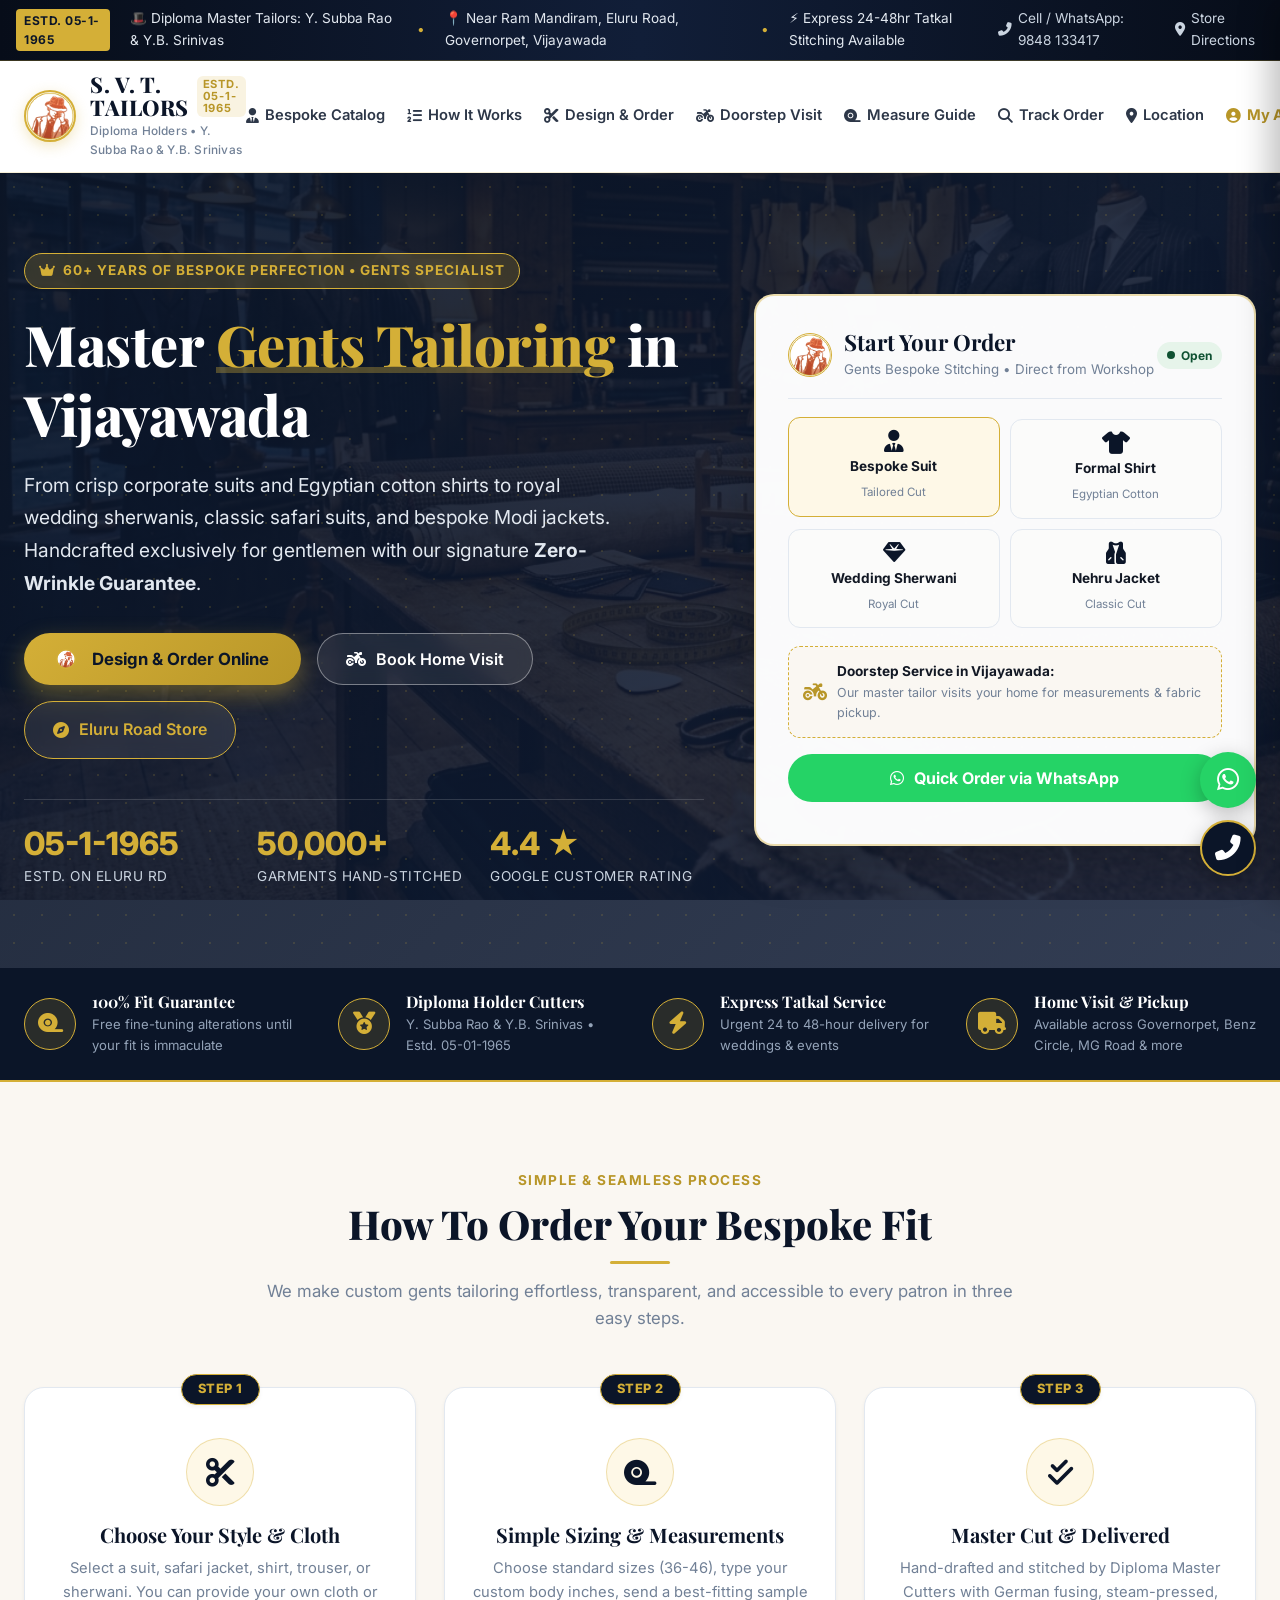
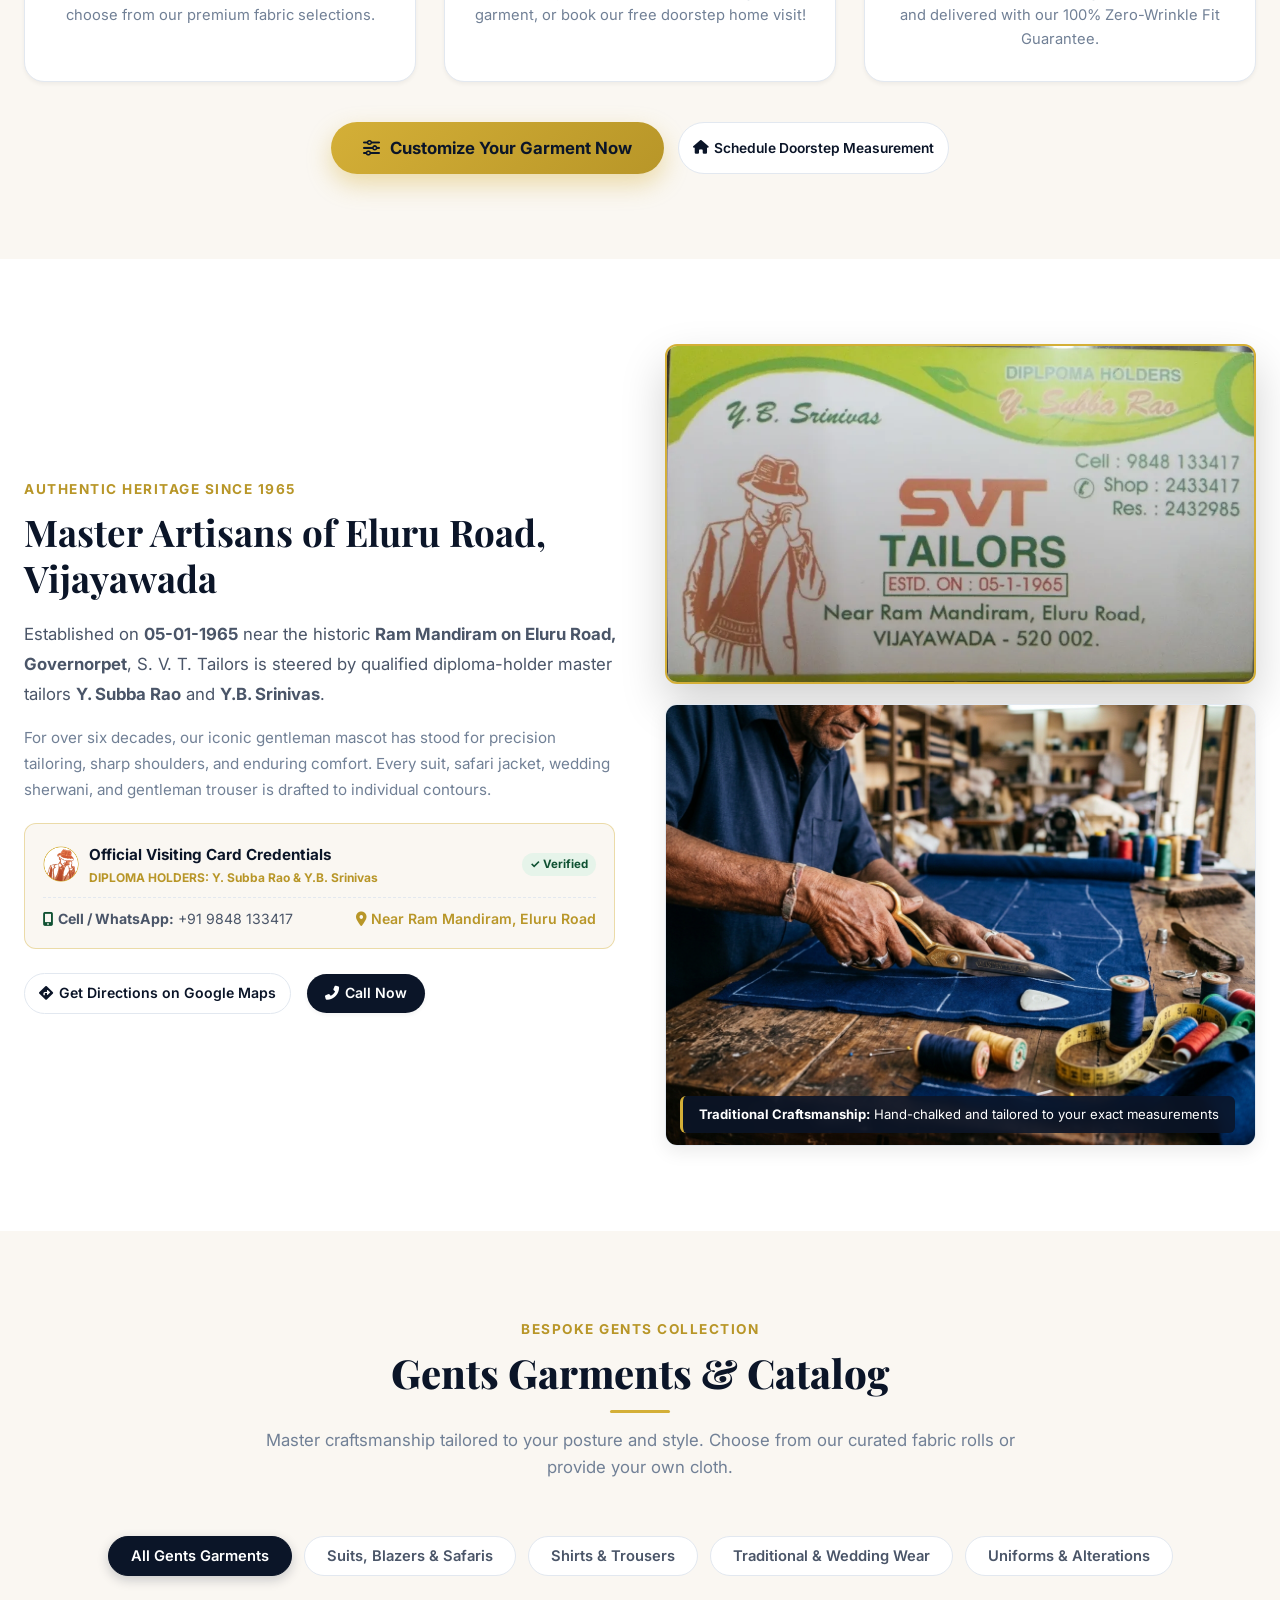
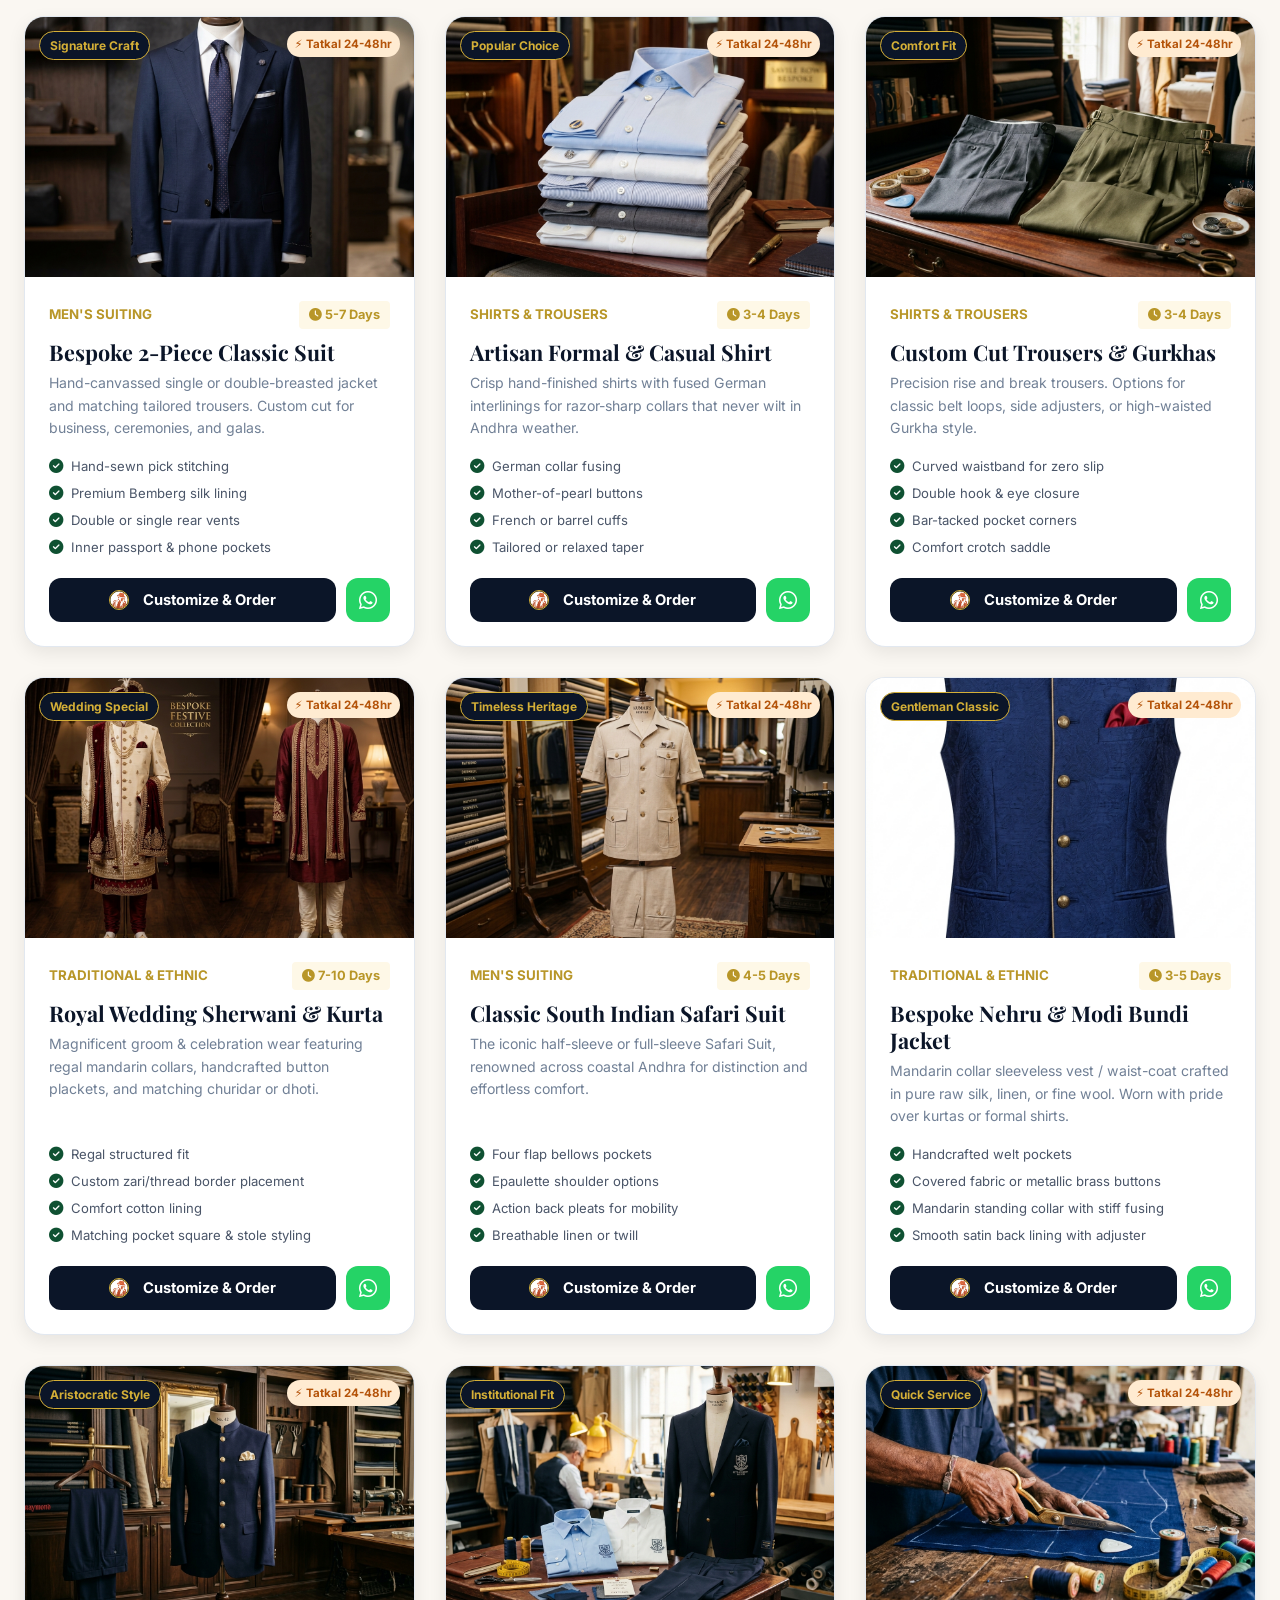
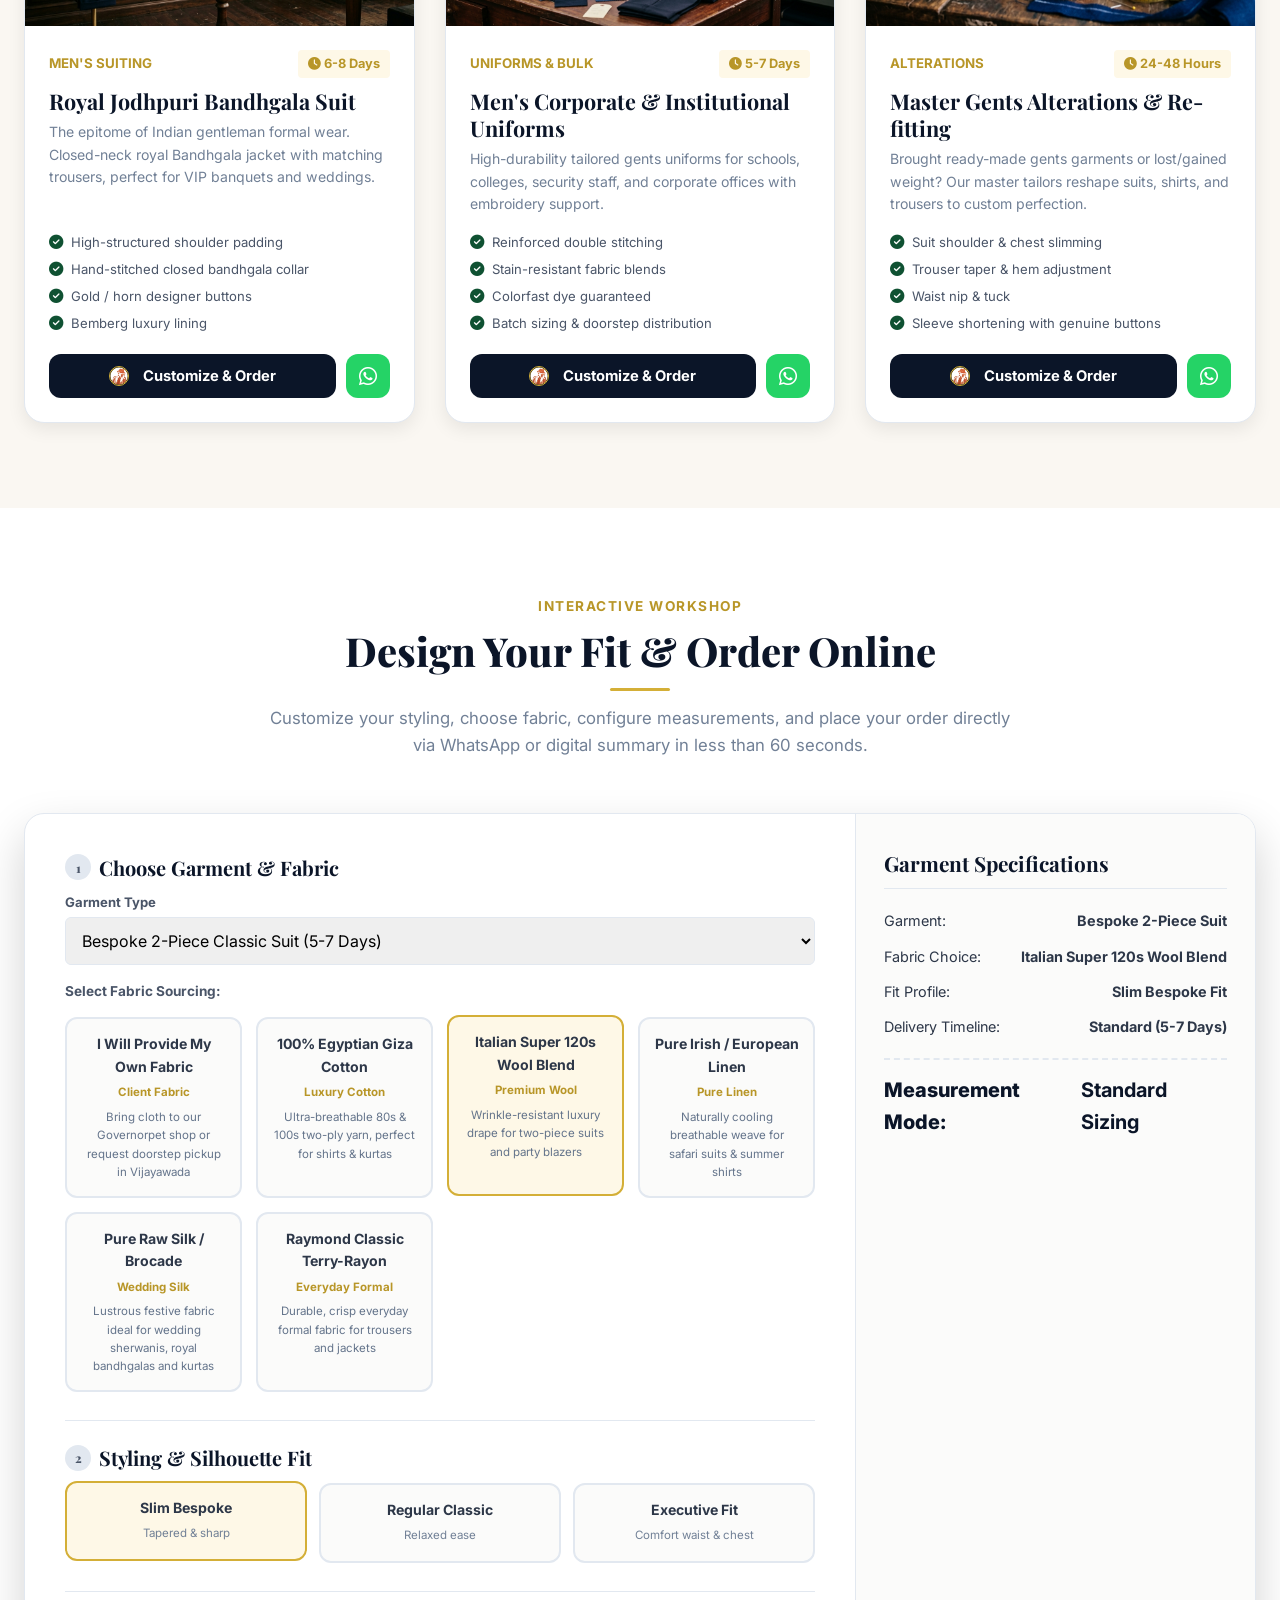
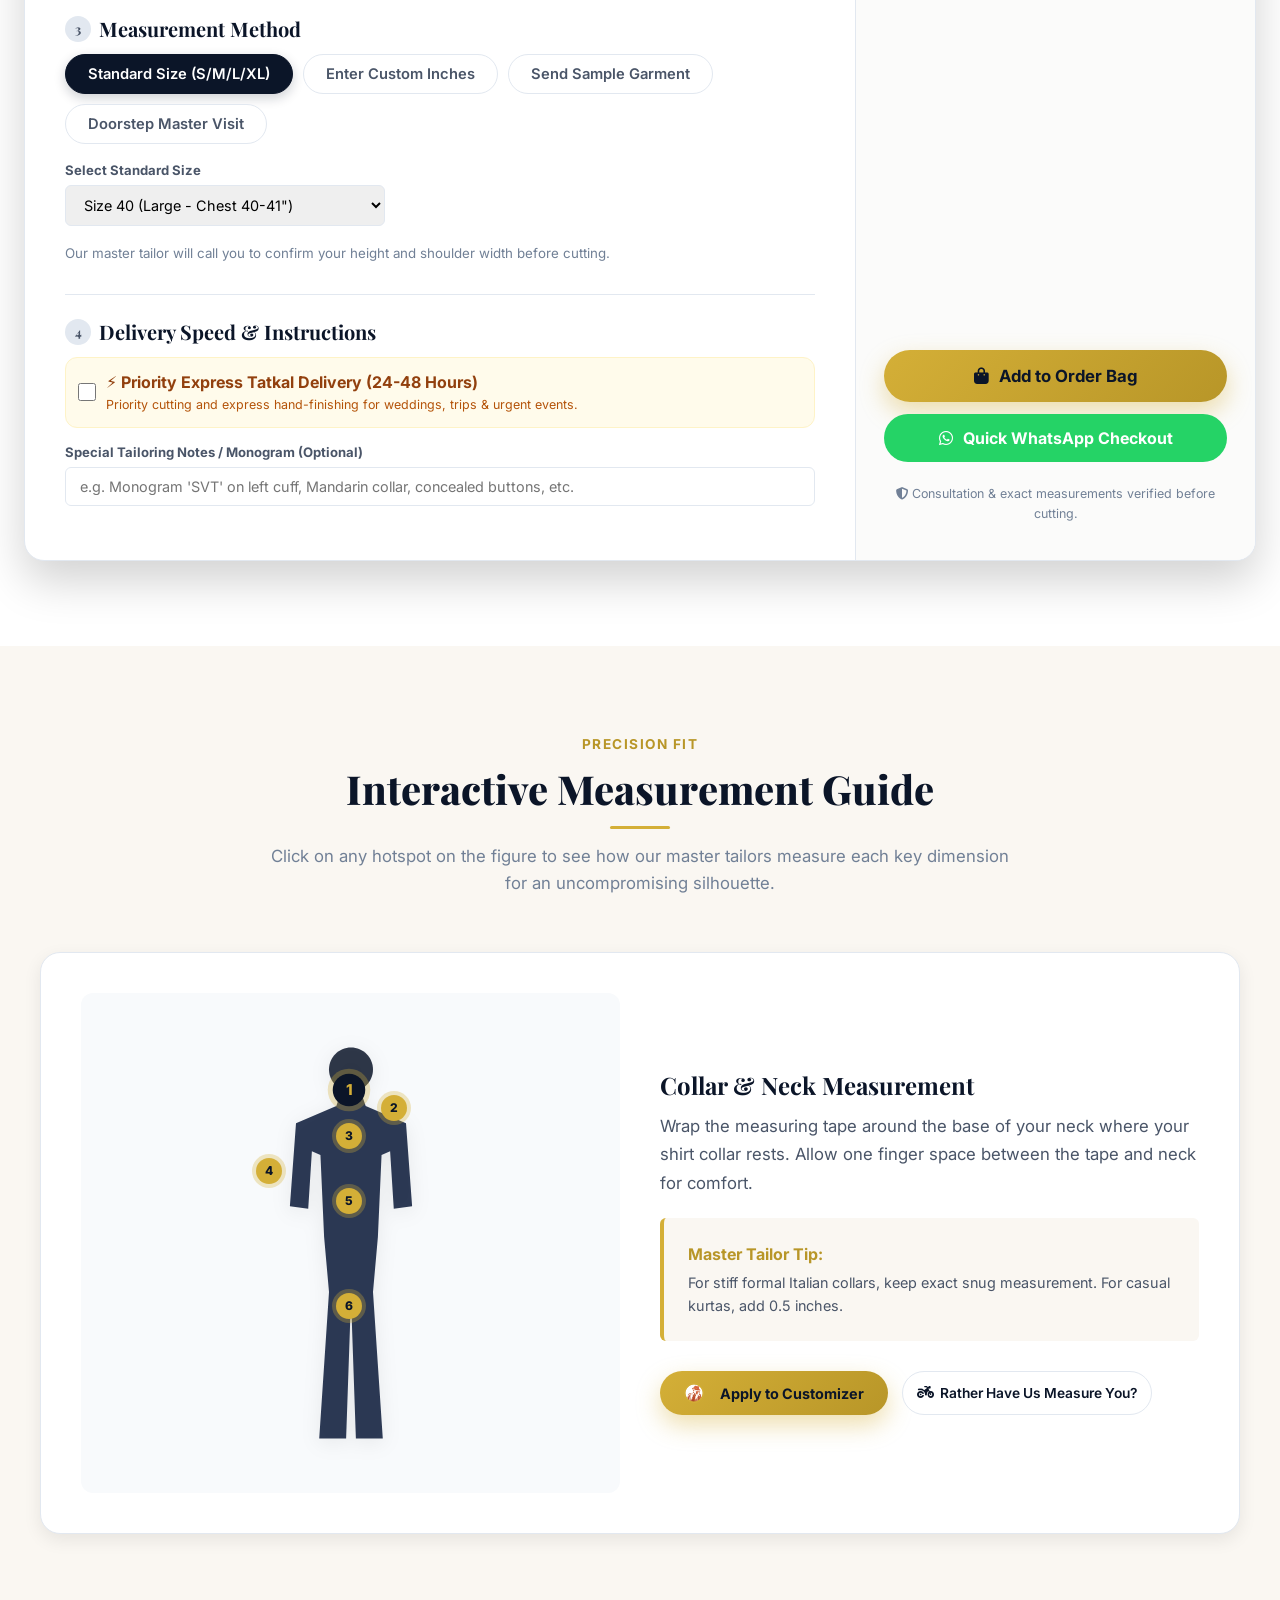
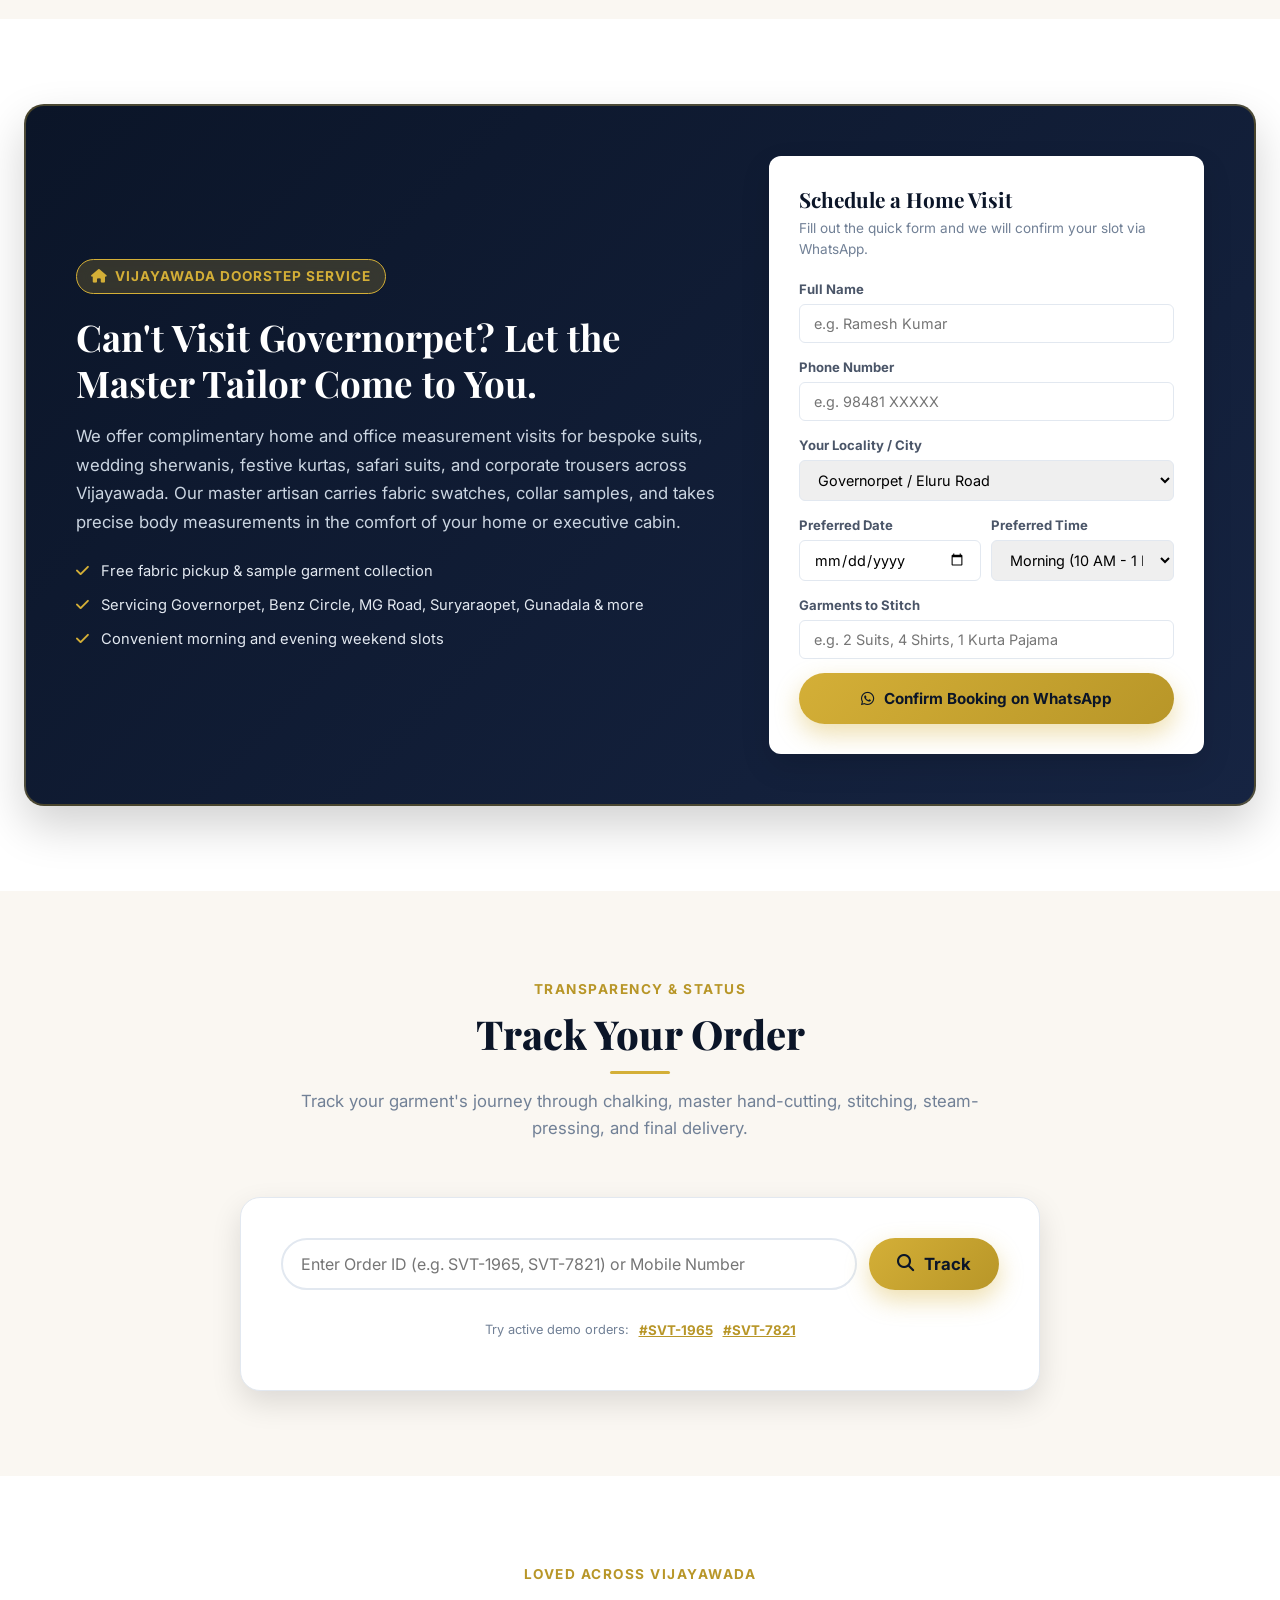
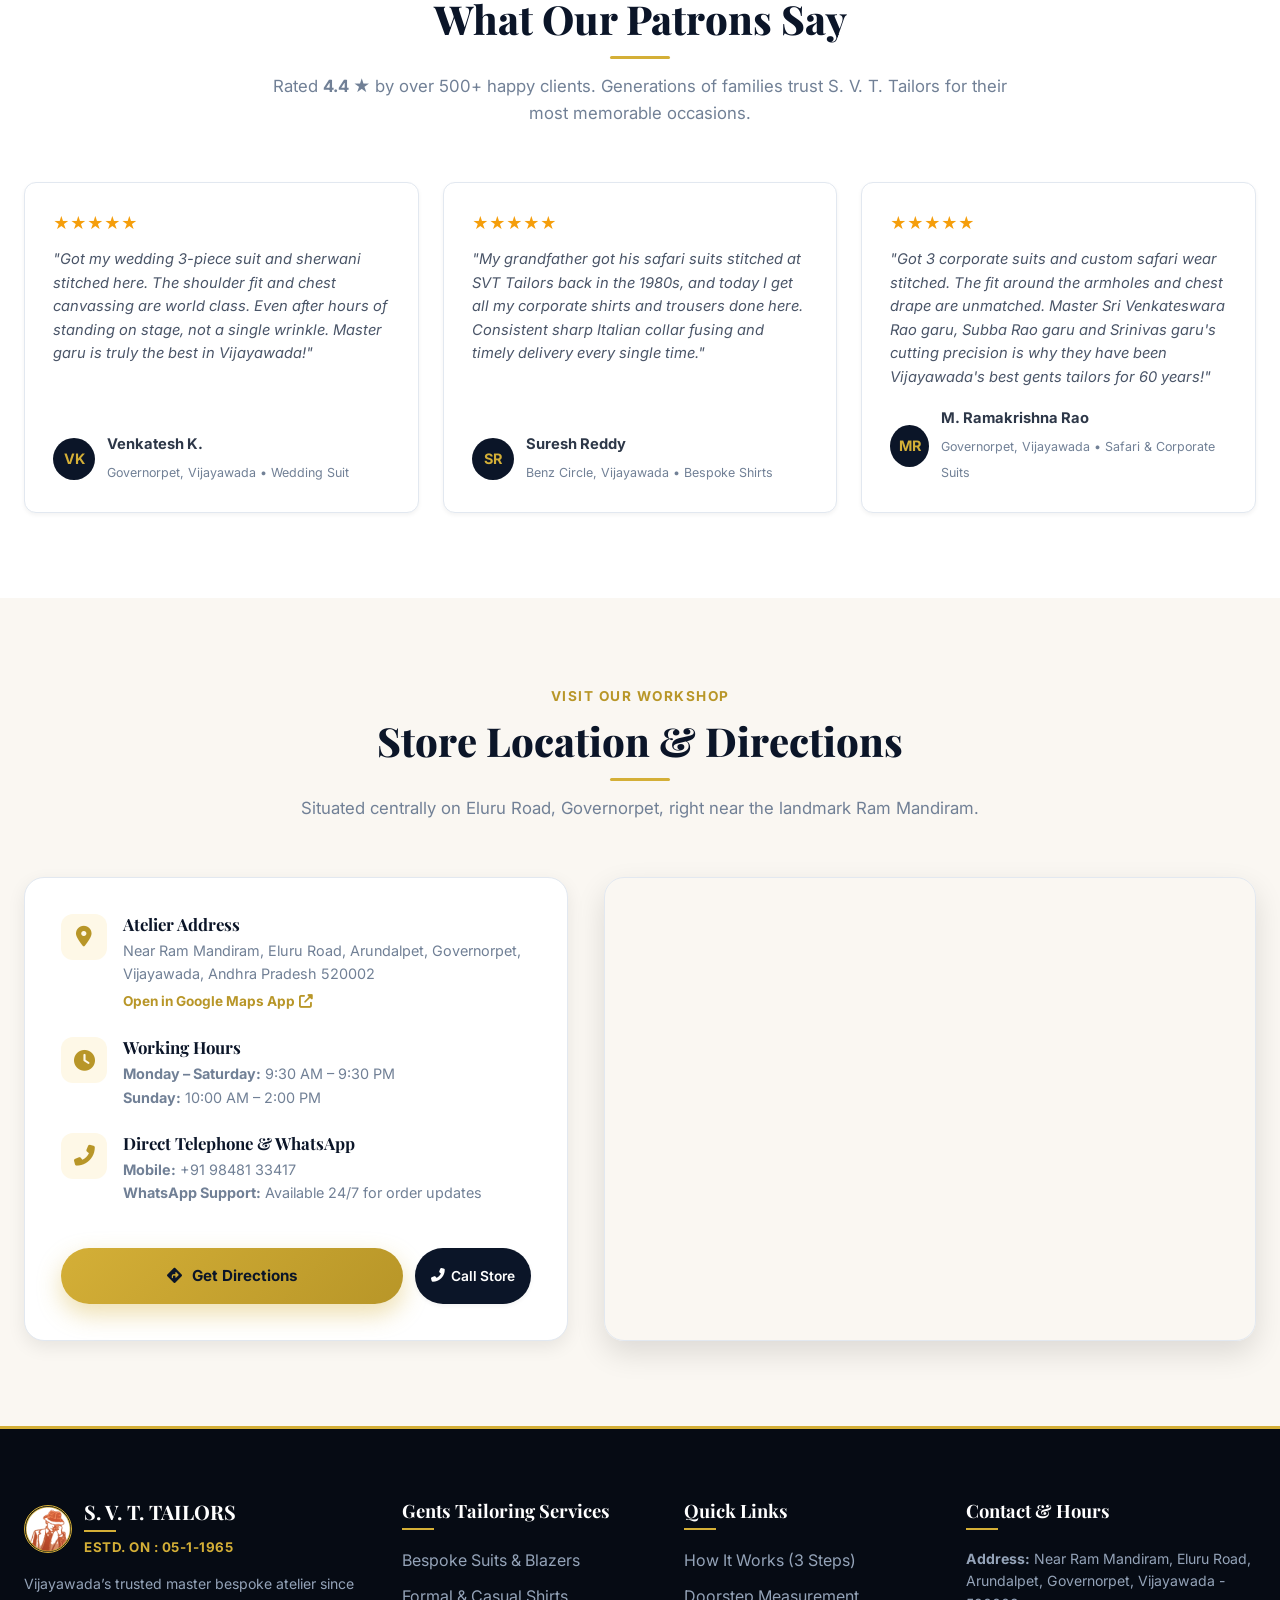
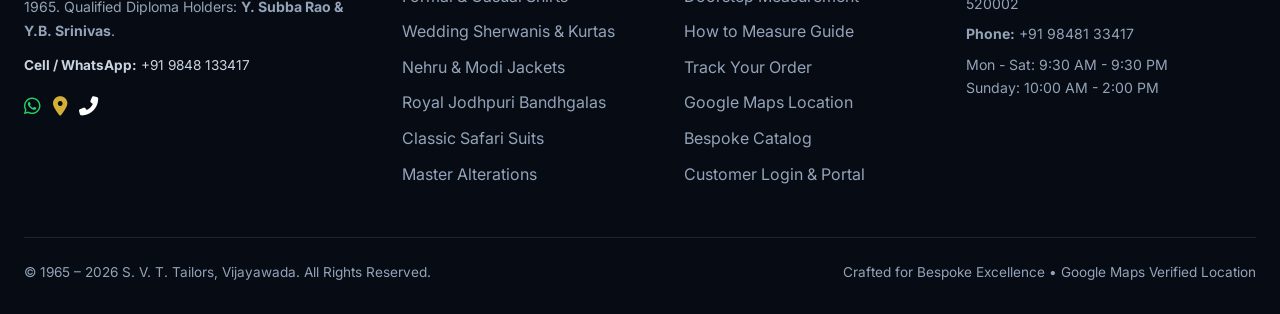
==== commit 8a7b37e2: "feat(ui): complete index.html redesign with fluid responsiveness, consistent navbar spacing, and 3-s" ====
--- a/index.html
+++ b/index.html
@@ -3,13 +3,13 @@
 <head>
   <meta charset="UTF-8">
   <meta name="viewport" content="width=device-width, initial-scale=1.0">
-  <title>S. V. T. Tailors</title>
-  <meta name="description" content="S.V.T. Tailors - Over 60 years of master bespoke gents tailoring in Vijayawada. Custom suits, safari suits, formal shirts, trousers, wedding sherwanis, and doorstep measurement. Order online or visit Eluru Road, Governorpet.">
+  <title>S. V. T. Tailors | Master Gents Bespoke Atelier Since 1965 | Vijayawada</title>
+  <meta name="description" content="S. V. T. Tailors - Over 60 years of master bespoke gents tailoring in Vijayawada. Custom suits, safari suits, formal shirts, trousers, wedding sherwanis, and doorstep measurement. Near Ram Mandiram, Eluru Road, Governorpet.">
   
   <!-- Favicon (Gentleman Mascot from Visiting Card) -->
   <link rel="icon" type="image/png" href="public/images/favicon.png">
   
-  <!-- Fonts -->
+  <!-- Google Fonts: Inter & Playfair Display -->
   <link rel="preconnect" href="https://fonts.googleapis.com">
   <link rel="preconnect" href="https://fonts.gstatic.com" crossorigin>
   <link href="https://fonts.googleapis.com/css2?family=Inter:wght@300;400;500;600;700;800&family=Playfair+Display:ital,wght@0,600;0,700;0,800;1,600&display=swap" rel="stylesheet">
@@ -17,16 +17,16 @@
   <!-- Font Awesome Icons -->
   <link rel="stylesheet" href="https://cdnjs.cloudflare.com/ajax/libs/font-awesome/6.4.0/css/all.min.css">
   
-  <!-- Stylesheet -->
+  <!-- Master Stylesheet -->
   <link rel="stylesheet" href="style.css">
 </head>
 <body>
 
-  <!-- Top Announcement Bar -->
+  <!-- Top Announcement & Contact Bar -->
   <header class="top-bar">
     <div class="top-bar-marquee">
       <span class="top-badge">Estd. 05-1-1965</span>
-      <span>🎩 Diploma Holders: Y. Subba Rao &amp; Y.B. Srinivas</span>
+      <span>🎩 Diploma Master Tailors: Y. Subba Rao &amp; Y.B. Srinivas</span>
       <span style="color: var(--secondary);">•</span>
       <span>📍 Near Ram Mandiram, Eluru Road, Governorpet, Vijayawada</span>
       <span style="color: var(--secondary);">•</span>
@@ -34,11 +34,11 @@
     </div>
     <div class="top-bar-links">
       <a href="tel:9848133417"><i class="fas fa-phone-alt"></i> Cell / WhatsApp: 9848 133417</a>
-      <a href="https://maps.app.goo.gl/tUgrhQhHEAkgGBXQ7" target="_blank"><i class="fas fa-map-marker-alt"></i> Directions</a>
+      <a href="https://maps.app.goo.gl/tUgrhQhHEAkgGBXQ7" target="_blank"><i class="fas fa-map-marker-alt"></i> Store Directions</a>
     </div>
   </header>
 
-  <!-- Main Navigation -->
+  <!-- Main Navigation Bar -->
   <nav class="main-nav">
     <div class="nav-container">
       <a href="#" class="brand-logo" title="S. V. T. Tailors - Estd. 05-1-1965">
@@ -51,31 +51,43 @@
         </div>
       </a>
 
+      <!-- Desktop & Mobile Navigation Links -->
       <ul class="nav-menu" id="navMenu">
-        <li><a href="#catalogSection">Bespoke Catalog</a></li>
-        <li><a href="#customizerSection">Design &amp; Order</a></li>
-        <li><a href="#doorstepSection">Doorstep Visit</a></li>
-        <li><a href="#guideSection">Measurement Guide</a></li>
-        <li><a href="#trackerSection">Track Order</a></li>
-        <li><a href="#locationSection">Location &amp; Hours</a></li>
-        <li><a href="login.html" style="color: var(--secondary); font-weight: 700;"><i class="fas fa-user-circle"></i> My Account / Login</a></li>
+        <li><a href="#catalogSection"><i class="fas fa-user-tie"></i> Bespoke Catalog</a></li>
+        <li><a href="#howItWorksSection"><i class="fas fa-list-ol"></i> How It Works</a></li>
+        <li><a href="#customizerSection"><i class="fas fa-cut"></i> Design &amp; Order</a></li>
+        <li><a href="#doorstepSection"><i class="fas fa-motorcycle"></i> Doorstep Visit</a></li>
+        <li><a href="#guideSection"><i class="fas fa-tape"></i> Measure Guide</a></li>
+        <li><a href="#trackerSection"><i class="fas fa-search"></i> Track Order</a></li>
+        <li><a href="#locationSection"><i class="fas fa-map-marker-alt"></i> Location</a></li>
+        <li><a href="login.html" style="color: var(--secondary-hover); font-weight: 700;"><i class="fas fa-user-circle"></i> My Account / Login</a></li>
       </ul>
 
+      <!-- Action Items Cluster (Consistent Spacing) -->
       <div class="nav-actions">
-        <a href="login.html" class="btn-track" id="navAccountBtn" style="text-decoration: none; display: inline-flex; align-items: center; gap: 6px; background: var(--primary-light); color: var(--secondary); border: 1.5px solid var(--secondary);" title="Customer Account &amp; Login">
+        <!-- Customer Account / Login -->
+        <a href="login.html" class="btn-nav-account" id="navAccountBtn" title="Customer Account &amp; Past Orders">
           <i class="fas fa-user-circle"></i> <span id="navAccountText">Account / Login</span>
         </a>
-        <button class="btn-track" onclick="document.getElementById('trackerSection').scrollIntoView({behavior:'smooth'})">
-          <i class="fas fa-search"></i> Track Order
+
+        <!-- Track Order Quick Button -->
+        <button class="btn-track" onclick="document.getElementById('trackerSection').scrollIntoView({behavior:'smooth'})" title="Track Stitched Order">
+          <i class="fas fa-search"></i> <span>Track Order</span>
         </button>
+
+        <!-- Order Bag / Cart Button -->
         <button class="btn-cart" onclick="toggleCartDrawer(true)" title="View Order Bag">
           <i class="fas fa-shopping-bag"></i>
           <span class="cart-count" id="cartBadge">0</span>
         </button>
-        <a href="tel:9848133417" class="btn-call">
-          <i class="fas fa-phone-alt"></i> Call Master Tailor
+
+        <!-- Direct Phone Call Button -->
+        <a href="tel:9848133417" class="btn-call" title="Call Master Tailor">
+          <i class="fas fa-phone-alt"></i> <span>Call Master Tailor</span>
         </a>
-        <button class="mobile-menu-btn" id="mobileMenuBtn" aria-label="Toggle Menu">
+
+        <!-- Mobile Hamburger Toggle -->
+        <button class="mobile-menu-btn" id="mobileMenuBtn" aria-label="Toggle Navigation Menu">
           <i class="fas fa-bars"></i>
         </button>
       </div>
@@ -99,10 +111,13 @@
 
         <div class="hero-cta-group">
           <button class="btn-primary-gold" onclick="document.getElementById('customizerSection').scrollIntoView({behavior:'smooth'})">
-            <img src="public/images/logo_gentleman_badge.png" class="btn-mini-logo" alt="SVT Logo"> Customize &amp; Order Online
+            <img src="public/images/logo_gentleman_badge.png" class="btn-mini-logo" alt="SVT Logo"> Design &amp; Order Online
           </button>
-          <a href="https://maps.app.goo.gl/tUgrhQhHEAkgGBXQ7" target="_blank" class="btn-secondary-outline">
-            <i class="fas fa-compass"></i> Get Store Directions
+          <button class="btn-secondary-outline" onclick="document.getElementById('doorstepSection').scrollIntoView({behavior:'smooth'})" style="color: var(--white); border-color: rgba(255,255,255,0.4);">
+            <i class="fas fa-motorcycle"></i> Book Home Visit
+          </button>
+          <a href="https://maps.app.goo.gl/tUgrhQhHEAkgGBXQ7" target="_blank" class="btn-secondary-outline" style="color: var(--secondary); border-color: var(--secondary);">
+            <i class="fas fa-compass"></i> Eluru Road Store
           </a>
         </div>
 
@@ -128,7 +143,7 @@
           <div style="display: flex; align-items: center; gap: 12px;">
             <img src="public/images/logo_gentleman_badge.png" alt="SVT Tailors Mascot" style="width: 44px; height: 44px; border-radius: 50%; border: 1.5px solid var(--secondary);">
             <div>
-              <h3>Place a Quick Order</h3>
+              <h3>Start Your Order</h3>
               <small style="color: var(--gray-600);">Gents Bespoke Stitching • Direct from Workshop</small>
             </div>
           </div>
@@ -163,7 +178,7 @@
             <i class="fas fa-motorcycle" style="color: var(--secondary-hover); font-size: 1.2rem;"></i>
             <div>
               <strong>Doorstep Service in Vijayawada:</strong>
-              <div style="color: var(--gray-600); font-size: 0.78rem;">Our master tailor visits your home for measurements & fabric pickup.</div>
+              <div style="color: var(--gray-600); font-size: 0.78rem;">Our master tailor visits your home for measurements &amp; fabric pickup.</div>
             </div>
           </div>
         </div>
@@ -196,20 +211,72 @@
         <div class="feature-icon"><i class="fas fa-bolt"></i></div>
         <div class="feature-info">
           <h4>Express Tatkal Service</h4>
-          <p>Urgent 24 to 48-hour delivery for weddings & events</p>
+          <p>Urgent 24 to 48-hour delivery for weddings &amp; events</p>
         </div>
       </div>
       <div class="feature-box">
         <div class="feature-icon"><i class="fas fa-truck"></i></div>
         <div class="feature-info">
-          <h4>Home Visit & Pickup</h4>
-          <p>Available across Governorpet, Benz Circle, MG Road & more</p>
-        </div>
-      </div>
-    </div>
-  </section>
-
-  <!-- Heritage & Workshop Story Section (Featuring Official Visiting Card) -->
+          <h4>Home Visit &amp; Pickup</h4>
+          <p>Available across Governorpet, Benz Circle, MG Road &amp; more</p>
+        </div>
+      </div>
+    </div>
+  </section>
+
+  <!-- How It Works: 3 Simple Steps (Clear & Understandable for Every Customer) -->
+  <section class="section section-cream" id="howItWorksSection">
+    <div class="section-header">
+      <span class="section-tag">Simple &amp; Seamless Process</span>
+      <h2 class="section-title">How To Order Your Bespoke Fit</h2>
+      <p class="section-subtitle">
+        We make custom gents tailoring effortless, transparent, and accessible to every patron in three easy steps.
+      </p>
+    </div>
+
+    <div class="how-it-works-grid">
+      <!-- Step 1 -->
+      <div class="how-step-card">
+        <span class="how-step-badge">Step 1</span>
+        <div class="how-step-icon"><i class="fas fa-cut"></i></div>
+        <h3 class="how-step-title">Choose Your Style &amp; Cloth</h3>
+        <p class="how-step-desc">
+          Select a suit, safari jacket, shirt, trouser, or sherwani. You can provide your own cloth or choose from our premium fabric selections.
+        </p>
+      </div>
+
+      <!-- Step 2 -->
+      <div class="how-step-card">
+        <span class="how-step-badge">Step 2</span>
+        <div class="how-step-icon"><i class="fas fa-tape"></i></div>
+        <h3 class="how-step-title">Simple Sizing &amp; Measurements</h3>
+        <p class="how-step-desc">
+          Choose standard sizes (36-46), type your custom body inches, send a best-fitting sample garment, or book our free doorstep home visit!
+        </p>
+      </div>
+
+      <!-- Step 3 -->
+      <div class="how-step-card">
+        <span class="how-step-badge">Step 3</span>
+        <div class="how-step-icon"><i class="fas fa-check-double"></i></div>
+        <h3 class="how-step-title">Master Cut &amp; Delivered</h3>
+        <p class="how-step-desc">
+          Hand-drafted and stitched by Diploma Master Cutters with German fusing, steam-pressed, and delivered with our 100% Zero-Wrinkle Fit Guarantee.
+        </p>
+      </div>
+    </div>
+
+    <div style="text-align: center; margin-top: 40px; display: flex; gap: 14px; justify-content: center; flex-wrap: wrap;">
+      <button class="btn-primary-gold" onclick="document.getElementById('customizerSection').scrollIntoView({behavior:'smooth'})">
+        <i class="fas fa-sliders-h"></i> Customize Your Garment Now
+      </button>
+      <button class="btn-track" onclick="document.getElementById('doorstepSection').scrollIntoView({behavior:'smooth'})">
+        <i class="fas fa-home"></i> Schedule Doorstep Measurement
+      </button>
+    </div>
+  </section>
+
+  <!-- Heritage & Workshop Story Section (Official Visiting Card Credentials) -->
   <section class="section section-white">
     <div style="max-width: 1320px; margin: 0 auto; display: grid; grid-template-columns: 1fr 1fr; gap: 50px; align-items: center;">
       <div>
@@ -234,13 +301,13 @@
             </div>
             <span style="background: #e6f4ea; color: var(--emerald); font-size: 0.72rem; font-weight: 700; padding: 2px 8px; border-radius: var(--radius-full);">✓ Verified</span>
           </div>
-          <div style="font-size: 0.88rem; color: var(--gray-700); display: flex; align-items: center; justify-content: space-between; border-top: 1px dashed var(--gray-300); padding-top: 10px;">
+          <div style="font-size: 0.88rem; color: var(--gray-700); display: flex; align-items: center; justify-content: space-between; border-top: 1px dashed var(--gray-300); padding-top: 10px; flex-wrap: wrap; gap: 8px;">
             <div><i class="fas fa-mobile-alt" style="color: var(--emerald);"></i> <strong>Cell / WhatsApp:</strong> +91 9848 133417</div>
             <div style="color: var(--secondary-hover); font-weight: 600;"><i class="fas fa-map-marker-alt"></i> Near Ram Mandiram, Eluru Road</div>
           </div>
         </div>
 
-        <div style="display: flex; gap: 16px; align-items: center;">
+        <div style="display: flex; gap: 16px; align-items: center; flex-wrap: wrap;">
           <a href="https://maps.app.goo.gl/tUgrhQhHEAkgGBXQ7" target="_blank" class="btn-track" style="font-size: 0.88rem;">
             <i class="fas fa-directions"></i> Get Directions on Google Maps
           </a>
@@ -289,13 +356,13 @@
     <div class="catalog-grid" id="catalogGrid"></div>
   </section>
 
-  <!-- Interactive Live Garment Customizer & Price Estimator -->
+  <!-- Interactive Live Garment Customizer & Order Online -->
   <section class="section section-white" id="customizerSection">
     <div class="section-header">
       <span class="section-tag">Interactive Workshop</span>
-      <h2 class="section-title">Design Your Fit & Order Online</h2>
+      <h2 class="section-title">Design Your Fit &amp; Order Online</h2>
       <p class="section-subtitle">
-        Customize your styling, choose fabric, configure measurements, and place your order directly via WhatsApp or digital invoice in less than 60 seconds.
+        Customize your styling, choose fabric, configure measurements, and place your order directly via WhatsApp or digital summary in less than 60 seconds.
       </p>
     </div>
 
@@ -304,7 +371,7 @@
         <!-- Step 1: Garment & Fabric -->
         <div style="margin-bottom: 28px;">
           <h3 style="font-size: 1.25rem; margin-bottom: 12px; display: flex; align-items: center; gap: 8px;">
-            <span class="step-num">1</span> Choose Garment & Fabric
+            <span class="step-num">1</span> Choose Garment &amp; Fabric
           </h3>
           <div class="form-group">
             <label for="customizerGarmentSelect">Garment Type</label>
@@ -318,12 +385,12 @@
         <!-- Step 2: Styling & Fit Profile -->
         <div style="margin-bottom: 28px; border-top: 1px solid var(--gray-300); padding-top: 24px;">
           <h3 style="font-size: 1.25rem; margin-bottom: 12px; display: flex; align-items: center; gap: 8px;">
-            <span class="step-num">2</span> Styling & Silhouette Fit
+            <span class="step-num">2</span> Styling &amp; Silhouette Fit
           </h3>
           <div style="display: grid; grid-template-columns: repeat(3, 1fr); gap: 12px;">
             <div class="option-box fit-option-box selected" data-fit="Slim Bespoke Fit">
               <span class="title">Slim Bespoke</span>
-              <span class="sub">Tapered & sharp</span>
+              <span class="sub">Tapered &amp; sharp</span>
             </div>
             <div class="option-box fit-option-box" data-fit="Regular Classic Fit">
               <span class="title">Regular Classic</span>
@@ -331,7 +398,7 @@
             </div>
             <div class="option-box fit-option-box" data-fit="Executive Tailored">
               <span class="title">Executive Fit</span>
-              <span class="sub">Comfort waist & chest</span>
+              <span class="sub">Comfort waist &amp; chest</span>
             </div>
           </div>
         </div>
@@ -352,7 +419,7 @@
           <!-- Mode 1: Standard -->
           <div id="measureStandardSection">
             <div class="form-group" style="max-width: 320px;">
-              <label>Select Standard Size</label>
+              <label for="standardSizeSelect">Select Standard Size</label>
               <select id="standardSizeSelect">
                 <option value="36 (S)">Size 36 (Small - Chest 36-37")</option>
                 <option value="38 (M)">Size 38 (Medium - Chest 38-39")</option>
@@ -369,27 +436,27 @@
           <div id="measureCustomSection" style="display: none;">
             <div class="measurements-grid">
               <div class="measure-input-group">
-                <label>Chest / Bust (Inches)</label>
+                <label for="inputChest">Chest / Bust (Inches)</label>
                 <input type="number" id="inputChest" value="40" step="0.5">
               </div>
               <div class="measure-input-group">
-                <label>Waist (Inches)</label>
+                <label for="inputWaist">Waist (Inches)</label>
                 <input type="number" id="inputWaist" value="34" step="0.5">
               </div>
               <div class="measure-input-group">
-                <label>Shoulder Width (Inches)</label>
+                <label for="inputShoulder">Shoulder Width (Inches)</label>
                 <input type="number" id="inputShoulder" value="18" step="0.5">
               </div>
               <div class="measure-input-group">
-                <label>Sleeve Length (Inches)</label>
+                <label for="inputSleeve">Sleeve Length (Inches)</label>
                 <input type="number" id="inputSleeve" value="25" step="0.5">
               </div>
               <div class="measure-input-group">
-                <label>Garment Length (Inches)</label>
+                <label for="inputLength">Garment Length (Inches)</label>
                 <input type="number" id="inputLength" value="29" step="0.5">
               </div>
               <div class="measure-input-group">
-                <label>Trouser Inseam (Inches)</label>
+                <label for="inputInseam">Trouser Inseam (Inches)</label>
                 <input type="number" id="inputInseam" value="31" step="0.5">
               </div>
             </div>
@@ -404,7 +471,7 @@
               <i class="fas fa-tshirt" style="font-size: 2rem; color: var(--secondary);"></i>
               <div>
                 <strong>Replicate My Best-Fitting Garment:</strong>
-                <p style="font-size: 0.85rem; color: var(--gray-600);">You can send or drop off an existing favorite shirt, suit, safari jacket, or trouser to our Governorpet atelier. We will record its exact pattern and return it safely with your new order.</p>
+                <p style="font-size: 0.85rem; color: var(--gray-600); margin-top: 4px;">You can send or drop off an existing favorite shirt, suit, safari jacket, or trouser to our Governorpet atelier. We will record its exact pattern and return it safely with your new order.</p>
               </div>
             </div>
           </div>
@@ -415,7 +482,7 @@
               <i class="fas fa-motorcycle" style="font-size: 2rem; color: var(--primary);"></i>
               <div>
                 <strong>Master Tailor Doorstep Measurement:</strong>
-                <p style="font-size: 0.85rem; color: var(--gray-700);">Available across Vijayawada. Our master cutter will bring measuring tape and fabric swatches directly to your home or office.</p>
+                <p style="font-size: 0.85rem; color: var(--gray-700); margin-top: 4px;">Available across Vijayawada. Our master cutter will bring measuring tape and fabric swatches directly to your home or office.</p>
               </div>
             </div>
           </div>
@@ -424,7 +491,7 @@
         <!-- Step 4: Speed & Special Notes -->
         <div style="border-top: 1px solid var(--gray-300); padding-top: 24px;">
           <h3 style="font-size: 1.25rem; margin-bottom: 12px; display: flex; align-items: center; gap: 8px;">
-            <span class="step-num">4</span> Delivery Speed & Instructions
+            <span class="step-num">4</span> Delivery Speed &amp; Instructions
           </h3>
 
           <div style="margin-bottom: 14px;">
@@ -432,7 +499,7 @@
               <input type="checkbox" id="expressCheckbox" style="width: 18px; height: 18px; accent-color: var(--secondary);">
               <div>
                 <strong style="color: #92400e;">⚡ Priority Express Tatkal Delivery (24-48 Hours)</strong>
-                <div style="font-size: 0.78rem; color: #b45309;">Priority cutting and express hand-finishing for weddings, trips & urgent events.</div>
+                <div style="font-size: 0.78rem; color: #b45309;">Priority cutting and express hand-finishing for weddings, trips &amp; urgent events.</div>
               </div>
             </label>
           </div>
@@ -478,7 +545,7 @@
             <i class="fab fa-whatsapp"></i> Quick WhatsApp Checkout
           </button>
           <small style="text-align: center; color: var(--gray-600); font-size: 0.78rem;">
-            <i class="fas fa-shield-alt"></i> Consultation & exact measurements verified before cutting.
+            <i class="fas fa-shield-alt"></i> Consultation &amp; exact measurements verified before cutting.
           </small>
         </div>
       </div>
@@ -515,7 +582,7 @@
       </div>
 
       <div class="guide-details">
-        <h3 id="guideSpotTitle" style="font-size: 1.5rem; margin-bottom: 12px; color: var(--primary);">Collar & Neck Measurement</h3>
+        <h3 id="guideSpotTitle" style="font-size: 1.5rem; margin-bottom: 12px; color: var(--primary);">Collar &amp; Neck Measurement</h3>
         <p id="guideSpotText" style="color: var(--gray-700); font-size: 1.05rem; line-height: 1.7; margin-bottom: 18px;">
           Wrap the measuring tape around the base of your neck where your shirt collar rests. Allow one finger space between the tape and neck for comfort.
         </p>
@@ -551,8 +618,8 @@
             We offer complimentary home and office measurement visits for bespoke suits, wedding sherwanis, festive kurtas, safari suits, and corporate trousers across Vijayawada. Our master artisan carries fabric swatches, collar samples, and takes precise body measurements in the comfort of your home or executive cabin.
           </p>
           <ul style="list-style: none; display: flex; flex-direction: column; gap: 10px; color: #e2e8f0; font-size: 0.92rem;">
-            <li><i class="fas fa-check" style="color: var(--secondary); margin-right: 8px;"></i> Free fabric pickup & sample garment collection</li>
-            <li><i class="fas fa-check" style="color: var(--secondary); margin-right: 8px;"></i> Servicing Governorpet, Benz Circle, MG Road, Suryaraopet, Gunadala & more</li>
+            <li><i class="fas fa-check" style="color: var(--secondary); margin-right: 8px;"></i> Free fabric pickup &amp; sample garment collection</li>
+            <li><i class="fas fa-check" style="color: var(--secondary); margin-right: 8px;"></i> Servicing Governorpet, Benz Circle, MG Road, Suryaraopet, Gunadala &amp; more</li>
             <li><i class="fas fa-check" style="color: var(--secondary); margin-right: 8px;"></i> Convenient morning and evening weekend slots</li>
           </ul>
         </div>
@@ -626,7 +693,7 @@
   <!-- Live Order Tracker Simulator -->
   <section class="section section-cream" id="trackerSection">
     <div class="section-header">
-      <span class="section-tag">Transparency</span>
+      <span class="section-tag">Transparency &amp; Status</span>
       <h2 class="section-title">Track Your Order</h2>
       <p class="section-subtitle">
         Track your garment's journey through chalking, master hand-cutting, stitching, steam-pressing, and final delivery.
@@ -641,7 +708,7 @@
         </button>
       </div>
 
-      <div style="display: flex; gap: 10px; justify-content: center; margin-bottom: 10px;">
+      <div style="display: flex; gap: 10px; justify-content: center; margin-bottom: 10px; flex-wrap: wrap;">
         <span style="font-size: 0.8rem; color: var(--gray-600);">Try active demo orders:</span>
         <button onclick="document.getElementById('trackOrderInput').value='SVT-1965'; runTracking('SVT-1965')" style="background: none; border: none; color: var(--secondary-hover); font-weight: 700; cursor: pointer; text-decoration: underline;">#SVT-1965</button>
         <button onclick="document.getElementById('trackOrderInput').value='SVT-7821'; runTracking('SVT-7821')" style="background: none; border: none; color: var(--secondary-hover); font-weight: 700; cursor: pointer; text-decoration: underline;">#SVT-7821</button>
@@ -710,7 +777,7 @@
   <section class="section section-cream" id="locationSection">
     <div class="section-header">
       <span class="section-tag">Visit Our Workshop</span>
-      <h2 class="section-title">Store Location & Directions</h2>
+      <h2 class="section-title">Store Location &amp; Directions</h2>
       <p class="section-subtitle">
         Situated centrally on Eluru Road, Governorpet, right near the landmark Ram Mandiram.
       </p>
@@ -722,7 +789,7 @@
           <div class="info-item">
             <div class="info-icon"><i class="fas fa-map-marker-alt"></i></div>
             <div class="info-text">
-              <h4></h4>Address</h4>
+              <h4>Atelier Address</h4>
               <p>Near Ram Mandiram, Eluru Road, Arundalpet, Governorpet, Vijayawada, Andhra Pradesh 520002</p>
               <a href="https://maps.app.goo.gl/tUgrhQhHEAkgGBXQ7" target="_blank" style="color: var(--secondary-hover); font-weight: 700; font-size: 0.85rem; display: inline-flex; align-items: center; gap: 4px; margin-top: 6px;">
                 Open in Google Maps App <i class="fas fa-external-link-alt"></i>
@@ -742,14 +809,14 @@
           <div class="info-item">
             <div class="info-icon"><i class="fas fa-phone-alt"></i></div>
             <div class="info-text">
-              <h4>Direct Telephone & WhatsApp</h4>
+              <h4>Direct Telephone &amp; WhatsApp</h4>
               <p><strong>Mobile:</strong> +91 98481 33417</p>
               <p><strong>WhatsApp Support:</strong> Available 24/7 for order updates</p>
             </div>
           </div>
         </div>
 
-        <div style="display: flex; gap: 12px; margin-top: 20px;">
+        <div style="display: flex; gap: 12px; margin-top: 20px; flex-wrap: wrap;">
           <a href="https://maps.app.goo.gl/tUgrhQhHEAkgGBXQ7" target="_blank" class="btn-primary-gold" style="flex: 1; justify-content: center; font-size: 0.95rem;">
             <i class="fas fa-directions"></i> Get Directions
           </a>
@@ -806,7 +873,7 @@
         <i class="fab fa-whatsapp"></i> Order via WhatsApp (Instant)
       </button>
       <button class="btn-checkout-direct" onclick="checkoutDirect()">
-        <i class="fas fa-receipt"></i> Place Order & Get Digital Summary
+        <i class="fas fa-receipt"></i> Place Order &amp; Get Digital Summary
       </button>
     </div>
   </aside>
@@ -876,16 +943,18 @@
       <div class="footer-col">
         <h4>Quick Links</h4>
         <ul>
+          <li><a href="#howItWorksSection">How It Works (3 Steps)</a></li>
           <li><a href="#doorstepSection">Doorstep Measurement</a></li>
           <li><a href="#guideSection">How to Measure Guide</a></li>
           <li><a href="#trackerSection">Track Your Order</a></li>
           <li><a href="https://maps.app.goo.gl/tUgrhQhHEAkgGBXQ7" target="_blank">Google Maps Location</a></li>
           <li><a href="#catalogSection">Bespoke Catalog</a></li>
+          <li><a href="login.html">Customer Login &amp; Portal</a></li>
         </ul>
       </div>
 
       <div class="footer-col">
-        <h4>Contact & Hours</h4>
+        <h4>Contact &amp; Hours</h4>
         <p style="font-size: 0.88rem; margin-bottom: 8px;">
           <strong>Address:</strong> Near Ram Mandiram, Eluru Road, Arundalpet, Governorpet, Vijayawada - 520002
         </p>
@@ -905,7 +974,7 @@
     </div>
   </footer>
 
-  <!-- Scripts -->
+  <!-- Master JavaScript Application -->
   <script src="app.js"></script>
 </body>
 </html>
--- a/style.css
+++ b/style.css
@@ -227,44 +227,56 @@
 }
 
 .brand-text h1 {
-  font-size: 1.5rem;
+  font-size: 1.35rem;
   font-weight: 800;
   letter-spacing: 0.5px;
   margin-bottom: 2px;
   display: flex;
   align-items: center;
   gap: 8px;
+  line-height: 1.1;
 }
 
 .brand-text .est {
-  font-size: 0.72rem;
+  font-size: 0.7rem;
   color: var(--secondary-hover);
   font-family: var(--font-sans);
   font-weight: 700;
-  letter-spacing: 1px;
+  letter-spacing: 0.8px;
   text-transform: uppercase;
+  background: rgba(212, 175, 55, 0.15);
+  padding: 2px 6px;
+  border-radius: var(--radius-sm);
 }
 
 .brand-text p {
-  font-size: 0.78rem;
+  font-size: 0.74rem;
   color: var(--gray-600);
   font-weight: 500;
+  letter-spacing: 0.2px;
 }
 
 .nav-menu {
   display: flex;
   align-items: center;
-  gap: 28px;
+  gap: 22px;
   list-style: none;
+  margin: 0;
+  padding: 0;
 }
 
 .nav-menu a {
-  font-size: 0.95rem;
+  font-size: 0.92rem;
   font-weight: 600;
   color: var(--gray-800);
   transition: var(--transition);
   position: relative;
   padding: 6px 0;
+  white-space: nowrap;
+  text-decoration: none;
+  display: inline-flex;
+  align-items: center;
+  gap: 6px;
 }
 
 .nav-menu a:hover,
@@ -291,27 +303,53 @@
 .nav-actions {
   display: flex;
   align-items: center;
-  gap: 14px;
+  gap: 10px;
+  flex-shrink: 0;
+}
+
+.btn-nav-account, #navAccountBtn {
+  padding: 8px 14px;
+  border: 1.5px solid var(--secondary);
+  background: rgba(212, 175, 55, 0.1);
+  color: var(--primary);
+  border-radius: var(--radius-full);
+  font-size: 0.86rem;
+  font-weight: 700;
+  display: inline-flex;
+  align-items: center;
+  gap: 6px;
+  transition: var(--transition);
+  text-decoration: none;
+  white-space: nowrap;
+  cursor: pointer;
+}
+
+.btn-nav-account:hover, #navAccountBtn:hover {
+  background: var(--secondary);
+  color: var(--primary);
+  box-shadow: 0 4px 12px rgba(212, 175, 55, 0.3);
 }
 
 .btn-track {
-  padding: 8px 16px;
-  border: 1.5px solid var(--primary);
+  padding: 8px 14px;
+  border: 1.5px solid var(--gray-300);
   border-radius: var(--radius-full);
-  font-size: 0.88rem;
+  font-size: 0.86rem;
   font-weight: 600;
   color: var(--primary);
   display: inline-flex;
   align-items: center;
   gap: 6px;
-  background: transparent;
+  background: var(--white);
   cursor: pointer;
   transition: var(--transition);
+  white-space: nowrap;
 }
 
 .btn-track:hover {
   background: var(--primary);
   color: var(--white);
+  border-color: var(--primary);
 }
 
 .btn-cart {
@@ -319,21 +357,22 @@
   background: var(--secondary);
   color: var(--primary);
   border: none;
-  width: 44px;
-  height: 44px;
+  width: 42px;
+  height: 42px;
   border-radius: var(--radius-full);
   display: flex;
   align-items: center;
   justify-content: center;
   cursor: pointer;
-  font-size: 1.2rem;
+  font-size: 1.15rem;
   font-weight: 700;
   transition: var(--transition);
-  box-shadow: 0 4px 10px rgba(212, 175, 55, 0.3);
+  box-shadow: 0 4px 12px rgba(212, 175, 55, 0.3);
+  flex-shrink: 0;
 }
 
 .btn-cart:hover {
-  transform: translateY(-2px) scale(1.05);
+  transform: translateY(-2px);
   background: var(--secondary-hover);
   color: var(--white);
 }
@@ -358,15 +397,17 @@
 .btn-call {
   background: var(--primary);
   color: var(--white);
-  padding: 10px 18px;
+  padding: 9px 16px;
   border-radius: var(--radius-full);
-  font-size: 0.88rem;
+  font-size: 0.86rem;
   font-weight: 600;
   display: inline-flex;
   align-items: center;
-  gap: 8px;
+  gap: 6px;
   transition: var(--transition);
   box-shadow: var(--shadow-sm);
+  text-decoration: none;
+  white-space: nowrap;
 }
 
 .btn-call:hover {
@@ -377,12 +418,24 @@
 
 .mobile-menu-btn {
   display: none;
-  background: transparent;
-  border: none;
-  font-size: 1.6rem;
+  background: var(--white);
+  border: 1.5px solid var(--gray-300);
+  border-radius: var(--radius-sm);
+  width: 42px;
+  height: 42px;
+  font-size: 1.25rem;
   color: var(--primary);
   cursor: pointer;
-}
+  align-items: center;
+  justify-content: center;
+  transition: var(--transition);
+}
+
+.mobile-menu-btn:hover {
+  border-color: var(--secondary);
+  color: var(--secondary-hover);
+}
+
 
 /* ==========================================================================
    HERO SECTION
@@ -685,6 +738,86 @@
 .feature-info p {
   color: #94a3b8;
   font-size: 0.82rem;
+}
+
+/* ==========================================================================
+   HOW IT WORKS - 3 SIMPLE STEPS
+   ========================================================================== */
+.how-it-works-grid {
+  display: grid;
+  grid-template-columns: repeat(3, 1fr);
+  gap: 28px;
+  max-width: 1320px;
+  margin: 0 auto;
+}
+
+.how-step-card {
+  background: var(--white);
+  border: 1.5px solid var(--gray-300);
+  border-radius: var(--radius-lg);
+  padding: 38px 24px 30px;
+  text-align: center;
+  position: relative;
+  box-shadow: var(--shadow-sm);
+  transition: var(--transition);
+  display: flex;
+  flex-direction: column;
+  align-items: center;
+}
+
+.how-step-card:hover {
+  transform: translateY(-6px);
+  border-color: var(--secondary);
+  box-shadow: var(--shadow-md);
+}
+
+.how-step-badge {
+  position: absolute;
+  top: -14px;
+  background: var(--primary);
+  color: var(--secondary);
+  font-weight: 800;
+  font-size: 0.8rem;
+  letter-spacing: 0.5px;
+  padding: 4px 16px;
+  border-radius: var(--radius-full);
+  border: 1.5px solid var(--secondary);
+  box-shadow: var(--shadow-sm);
+  text-transform: uppercase;
+}
+
+.how-step-icon {
+  width: 68px;
+  height: 68px;
+  border-radius: 50%;
+  background: var(--secondary-light);
+  color: var(--primary);
+  display: flex;
+  align-items: center;
+  justify-content: center;
+  font-size: 1.8rem;
+  margin: 12px 0 16px 0;
+  border: 1.5px solid rgba(212, 175, 55, 0.35);
+  transition: var(--transition);
+}
+
+.how-step-card:hover .how-step-icon {
+  background: var(--secondary);
+  color: var(--white);
+  transform: scale(1.08);
+}
+
+.how-step-title {
+  font-size: 1.25rem;
+  font-weight: 700;
+  margin-bottom: 10px;
+  color: var(--primary);
+}
+
+.how-step-desc {
+  font-size: 0.92rem;
+  color: var(--gray-600);
+  line-height: 1.6;
 }
 
 /* ==========================================================================
@@ -1854,56 +1987,21 @@
 }
 
 /* ==========================================================================
-   RESPONSIVE DESIGN
+   RESPONSIVE DESIGN (FLUID ACROSS ALL DEVICES)
    ========================================================================== */
+@keyframes slideDown {
+  from { opacity: 0; transform: translateY(-10px); }
+  to { opacity: 1; transform: translateY(0); }
+}
+
 @media (max-width: 1024px) {
-  .hero-container {
-    grid-template-columns: 1fr;
-    text-align: center;
-  }
-  .hero-desc {
-    margin-left: auto;
-    margin-right: auto;
-  }
-  .hero-cta-group {
-    justify-content: center;
-  }
-  .hero-stats-row {
-    max-width: 600px;
-    margin: 0 auto;
-  }
-  .customizer-container {
-    grid-template-columns: 1fr;
-  }
-  .customizer-sidebar {
-    border-left: none;
-    border-top: 1px solid var(--gray-300);
-  }
-  .feature-grid {
-    grid-template-columns: repeat(2, 1fr);
-  }
-  .doorstep-banner {
-    grid-template-columns: 1fr;
-  }
-  .guide-wrapper {
-    grid-template-columns: 1fr;
-  }
-  .location-grid {
-    grid-template-columns: 1fr;
-  }
-  .reviews-grid {
-    grid-template-columns: 1fr;
-  }
-  .footer-container {
-    grid-template-columns: repeat(2, 1fr);
-  }
-}
-
-@media (max-width: 768px) {
-  .top-bar {
+  .nav-menu {
     display: none;
   }
-  .nav-menu {
+  .mobile-menu-btn {
+    display: flex;
+  }
+  .btn-call {
     display: none;
   }
   .nav-menu.active-mobile {
@@ -1913,24 +2011,123 @@
     top: 100%;
     left: 0;
     width: 100%;
-    background: var(--white);
-    padding: 20px 24px;
-    box-shadow: 0 10px 25px rgba(0,0,0,0.15);
-    border-bottom: 2px solid var(--secondary);
-    gap: 16px;
+    background: rgba(255, 255, 255, 0.98);
+    backdrop-filter: blur(16px);
+    padding: 20px 24px 28px;
+    box-shadow: 0 20px 40px rgba(0,0,0,0.18);
+    border-bottom: 3px solid var(--secondary);
+    gap: 10px;
     z-index: 1000;
-  }
-  .btn-call {
+    animation: slideDown 0.25s ease;
+  }
+  .nav-menu.active-mobile a {
+    padding: 12px 16px;
+    background: var(--cream);
+    border: 1px solid var(--gray-300);
+    border-radius: var(--radius-md);
+    font-size: 0.96rem;
+    font-weight: 700;
+    color: var(--primary);
+    display: flex;
+    align-items: center;
+    justify-content: space-between;
+    transition: var(--transition);
+  }
+  .nav-menu.active-mobile a:hover {
+    background: var(--secondary-light);
+    border-color: var(--secondary);
+    color: var(--secondary-hover);
+  }
+  .nav-menu.active-mobile a::after {
     display: none;
   }
-  .mobile-menu-btn {
-    display: block;
+  .hero-container {
+    grid-template-columns: 1fr;
+    text-align: center;
+    gap: 36px;
+  }
+  .hero-desc {
+    margin-left: auto;
+    margin-right: auto;
+  }
+  .hero-cta-group {
+    justify-content: center;
+  }
+  .hero-stats-row {
+    max-width: 600px;
+    margin: 0 auto;
+  }
+  .how-it-works-grid {
+    grid-template-columns: repeat(3, 1fr);
+    gap: 18px;
+  }
+  .customizer-container {
+    grid-template-columns: 1fr;
+  }
+  .customizer-sidebar {
+    border-left: none;
+    border-top: 1px solid var(--gray-300);
+  }
+  .feature-grid {
+    grid-template-columns: repeat(2, 1fr);
+  }
+  .doorstep-banner {
+    grid-template-columns: 1fr;
+  }
+  .guide-wrapper {
+    grid-template-columns: 1fr;
+  }
+  .location-grid {
+    grid-template-columns: 1fr;
+  }
+  .reviews-grid {
+    grid-template-columns: 1fr;
+  }
+  .footer-container {
+    grid-template-columns: repeat(2, 1fr);
+  }
+}
+
+@media (max-width: 768px) {
+  .top-bar {
+    padding: 6px 12px;
+    font-size: 0.78rem;
+    display: flex;
+    justify-content: center;
+  }
+  .top-bar-marquee {
+    gap: 10px;
+    flex-wrap: wrap;
+    justify-content: center;
+  }
+  .top-bar-links {
+    display: none;
+  }
+  .nav-container {
+    padding: 10px 16px;
+  }
+  .brand-text p {
+    display: none;
+  }
+  .btn-track {
+    display: none;
+  }
+  .hero {
+    padding: 50px 16px;
+    min-height: auto;
   }
   .hero-title {
-    font-size: 2.3rem;
+    font-size: clamp(2rem, 7vw, 2.5rem);
+  }
+  .section {
+    padding: 60px 16px;
   }
   .feature-grid {
     grid-template-columns: 1fr;
+  }
+  .how-it-works-grid {
+    grid-template-columns: 1fr;
+    gap: 24px;
   }
   .measurements-grid {
     grid-template-columns: 1fr 1fr;
@@ -1944,6 +2141,51 @@
     text-align: center;
   }
 }
+
+@media (max-width: 440px) {
+  .nav-container {
+    padding: 8px 12px;
+  }
+  .brand-logo {
+    gap: 8px;
+  }
+  .brand-icon {
+    width: 38px;
+    height: 38px;
+  }
+  .brand-text h1 {
+    font-size: 1.15rem;
+  }
+  .nav-actions {
+    gap: 6px;
+  }
+  #navAccountText {
+    display: none;
+  }
+  .btn-nav-account, #navAccountBtn {
+    padding: 8px 10px;
+  }
+  .btn-cart {
+    width: 38px;
+    height: 38px;
+    font-size: 1.05rem;
+  }
+  .mobile-menu-btn {
+    width: 38px;
+    height: 38px;
+    font-size: 1.2rem;
+  }
+  .measurements-grid {
+    grid-template-columns: 1fr;
+  }
+  .tracker-search {
+    flex-direction: column;
+  }
+  .quick-order-options {
+    grid-template-columns: 1fr;
+  }
+}
+
 
 /* Toast Notifications */
 .toast-container {
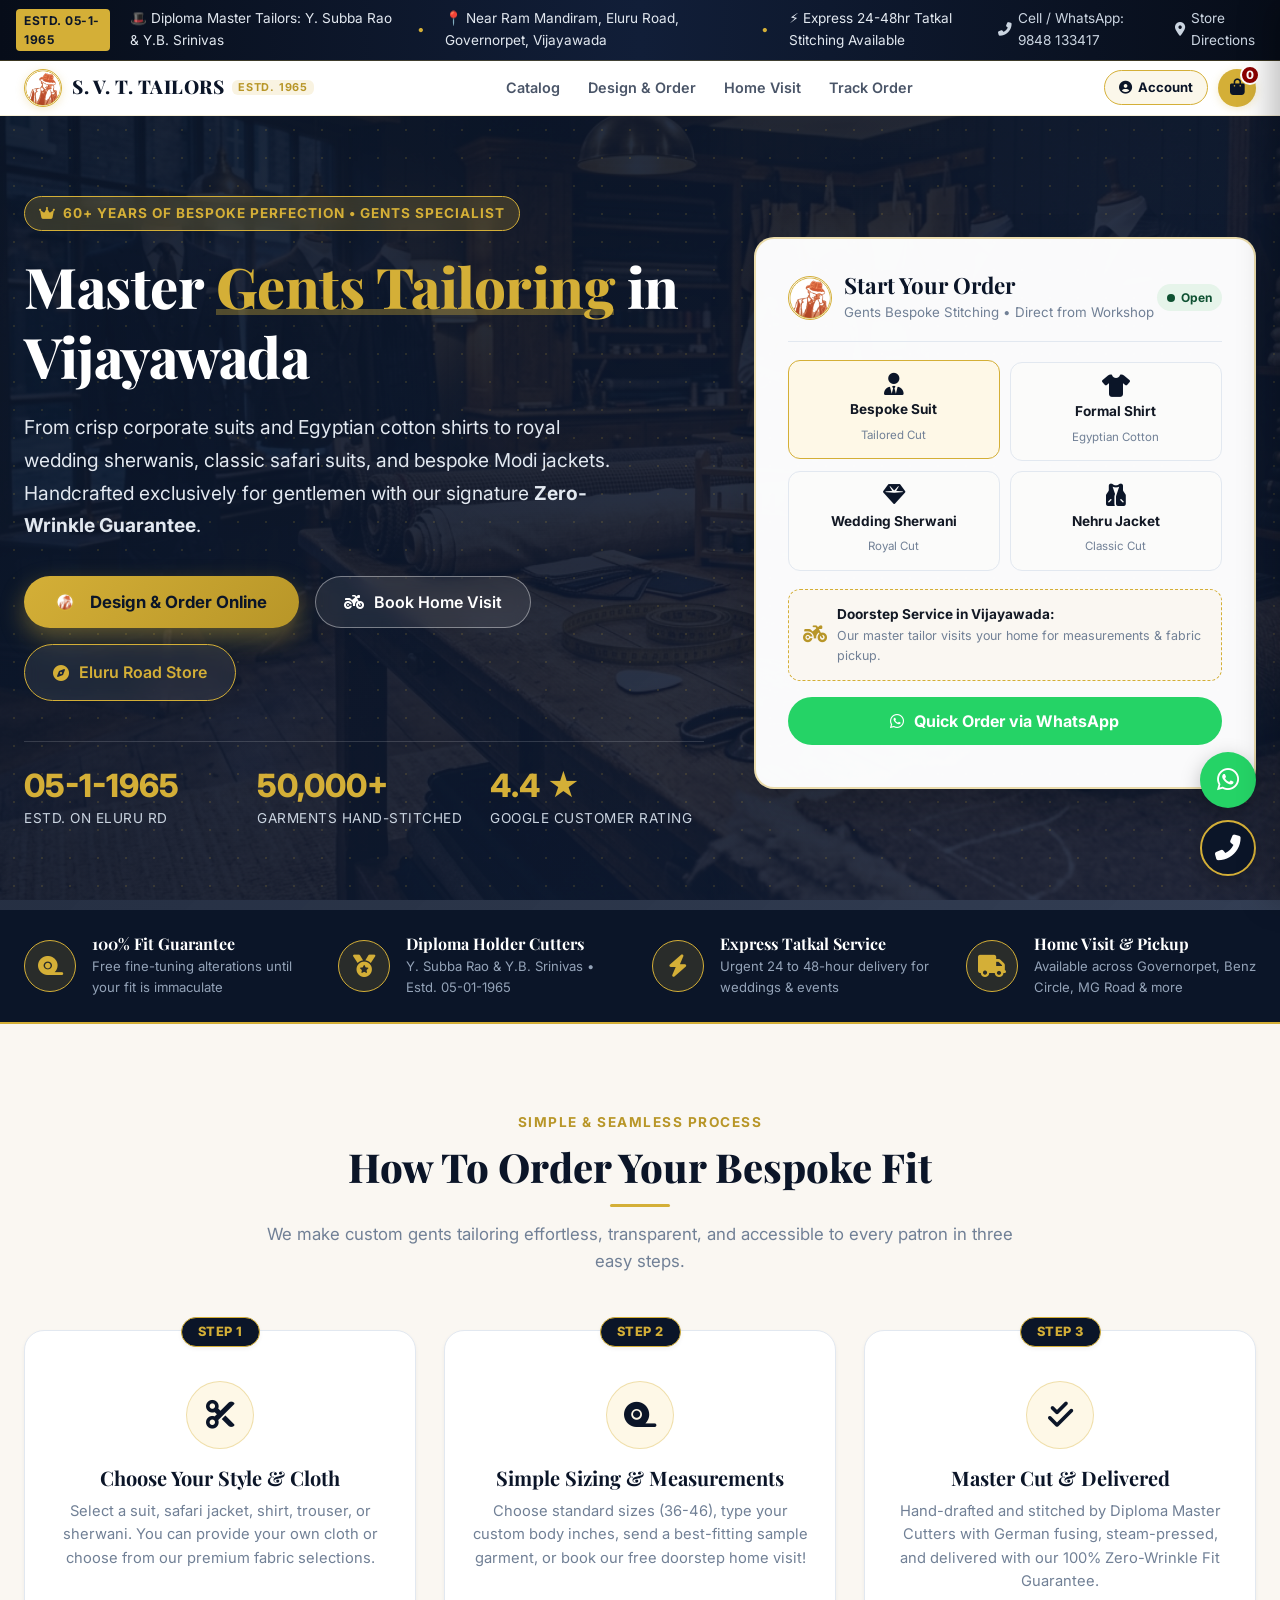
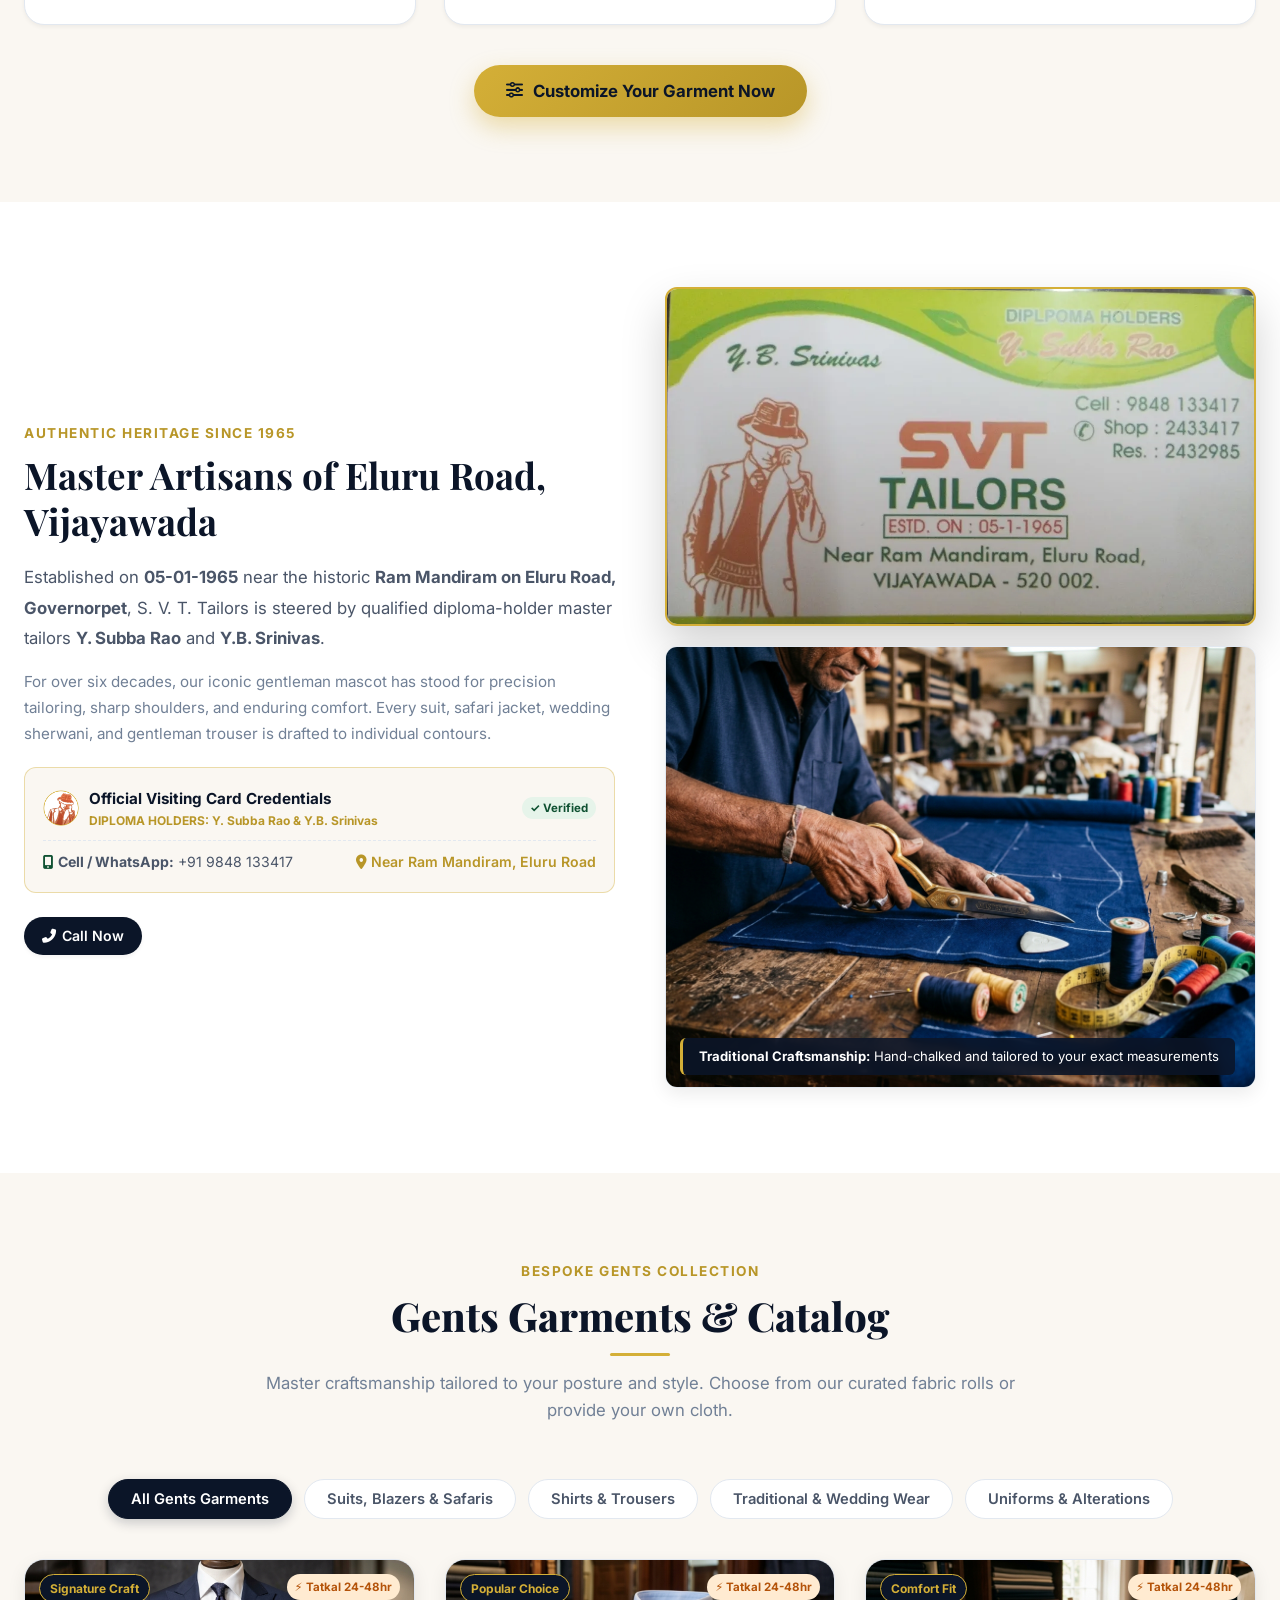
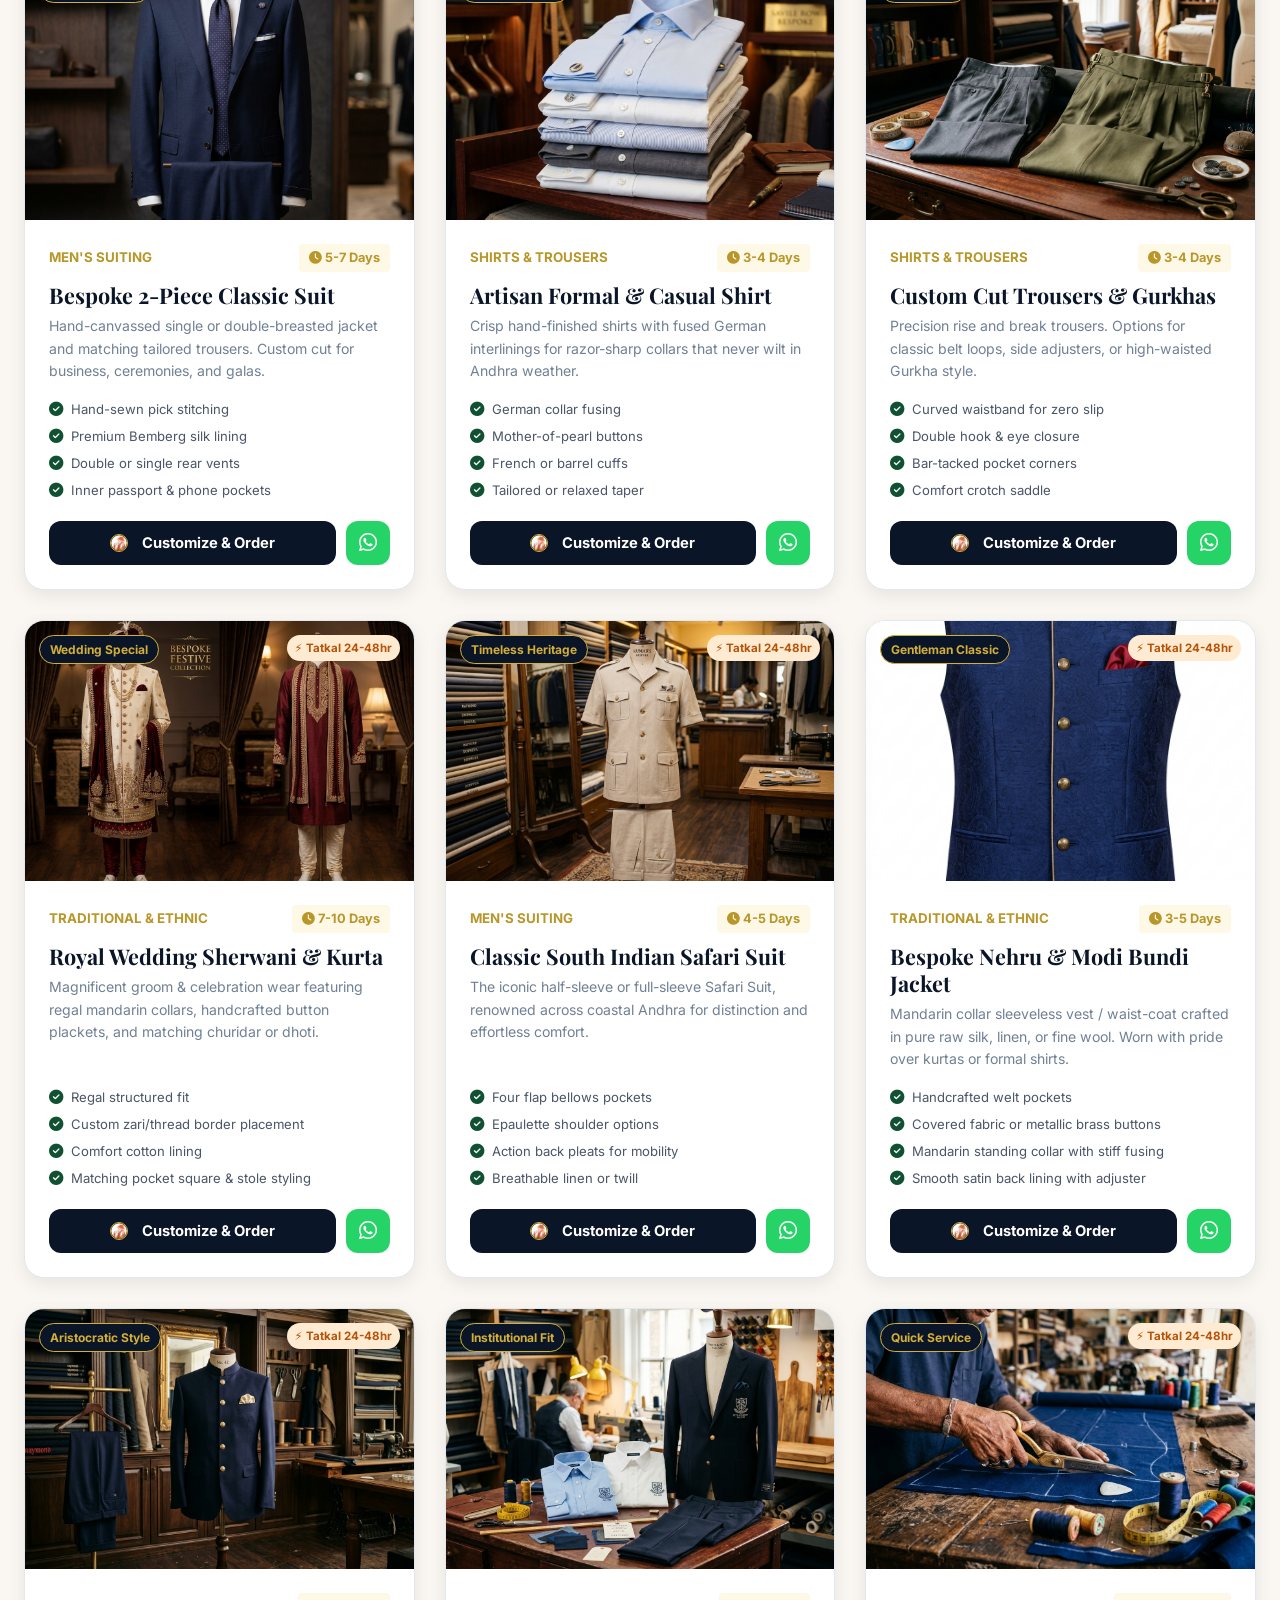
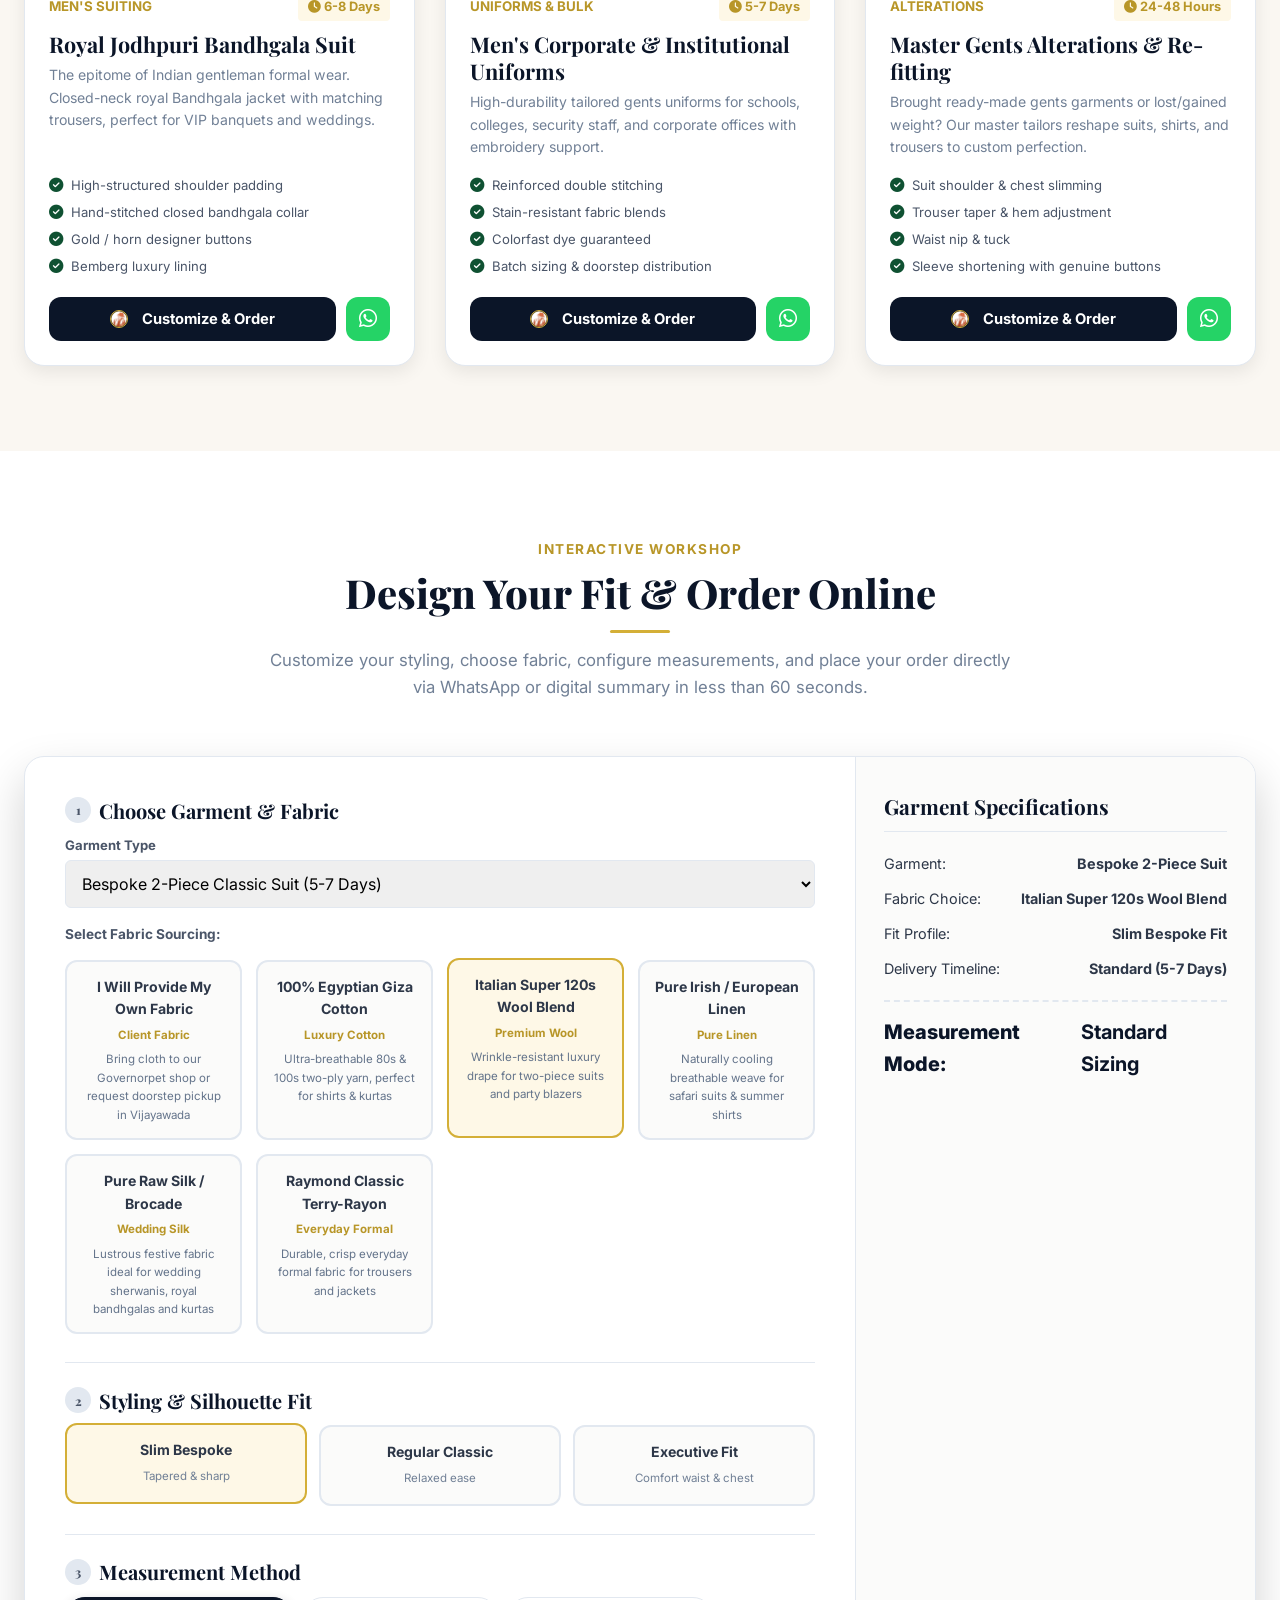
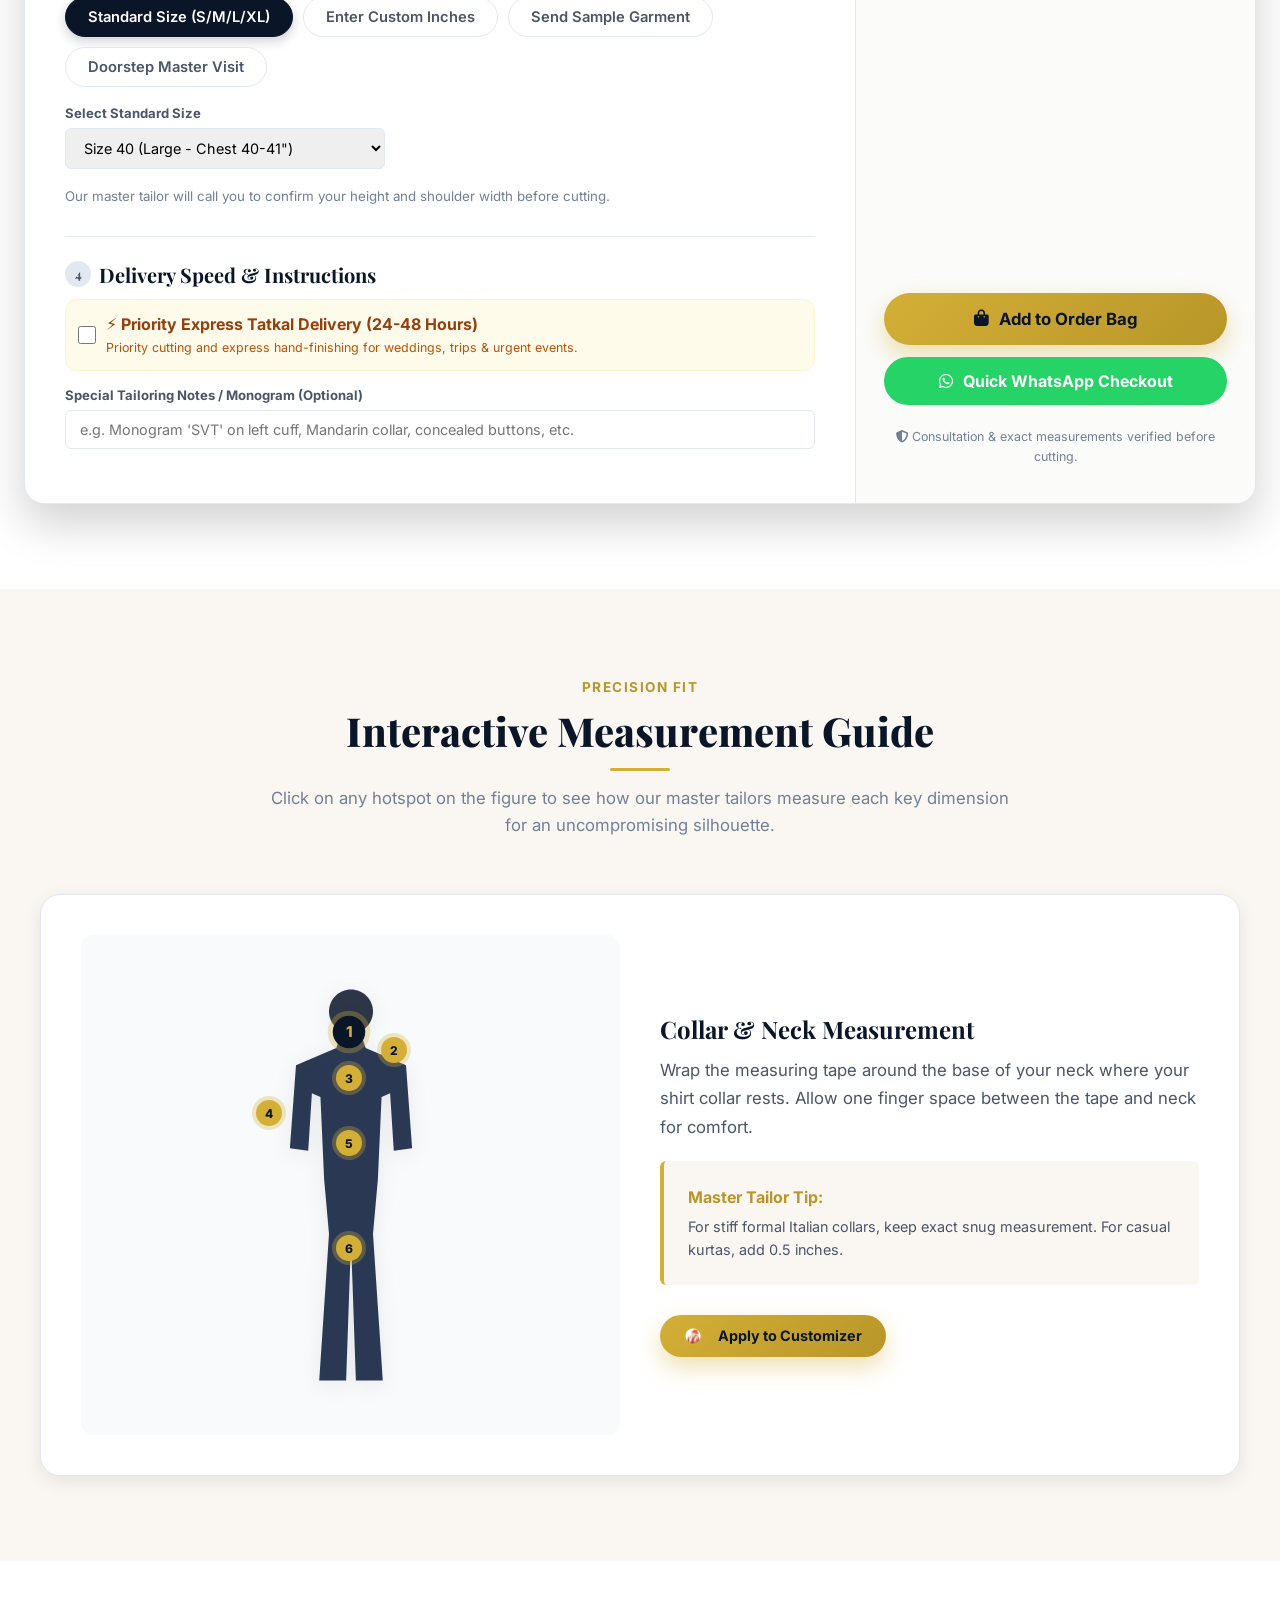
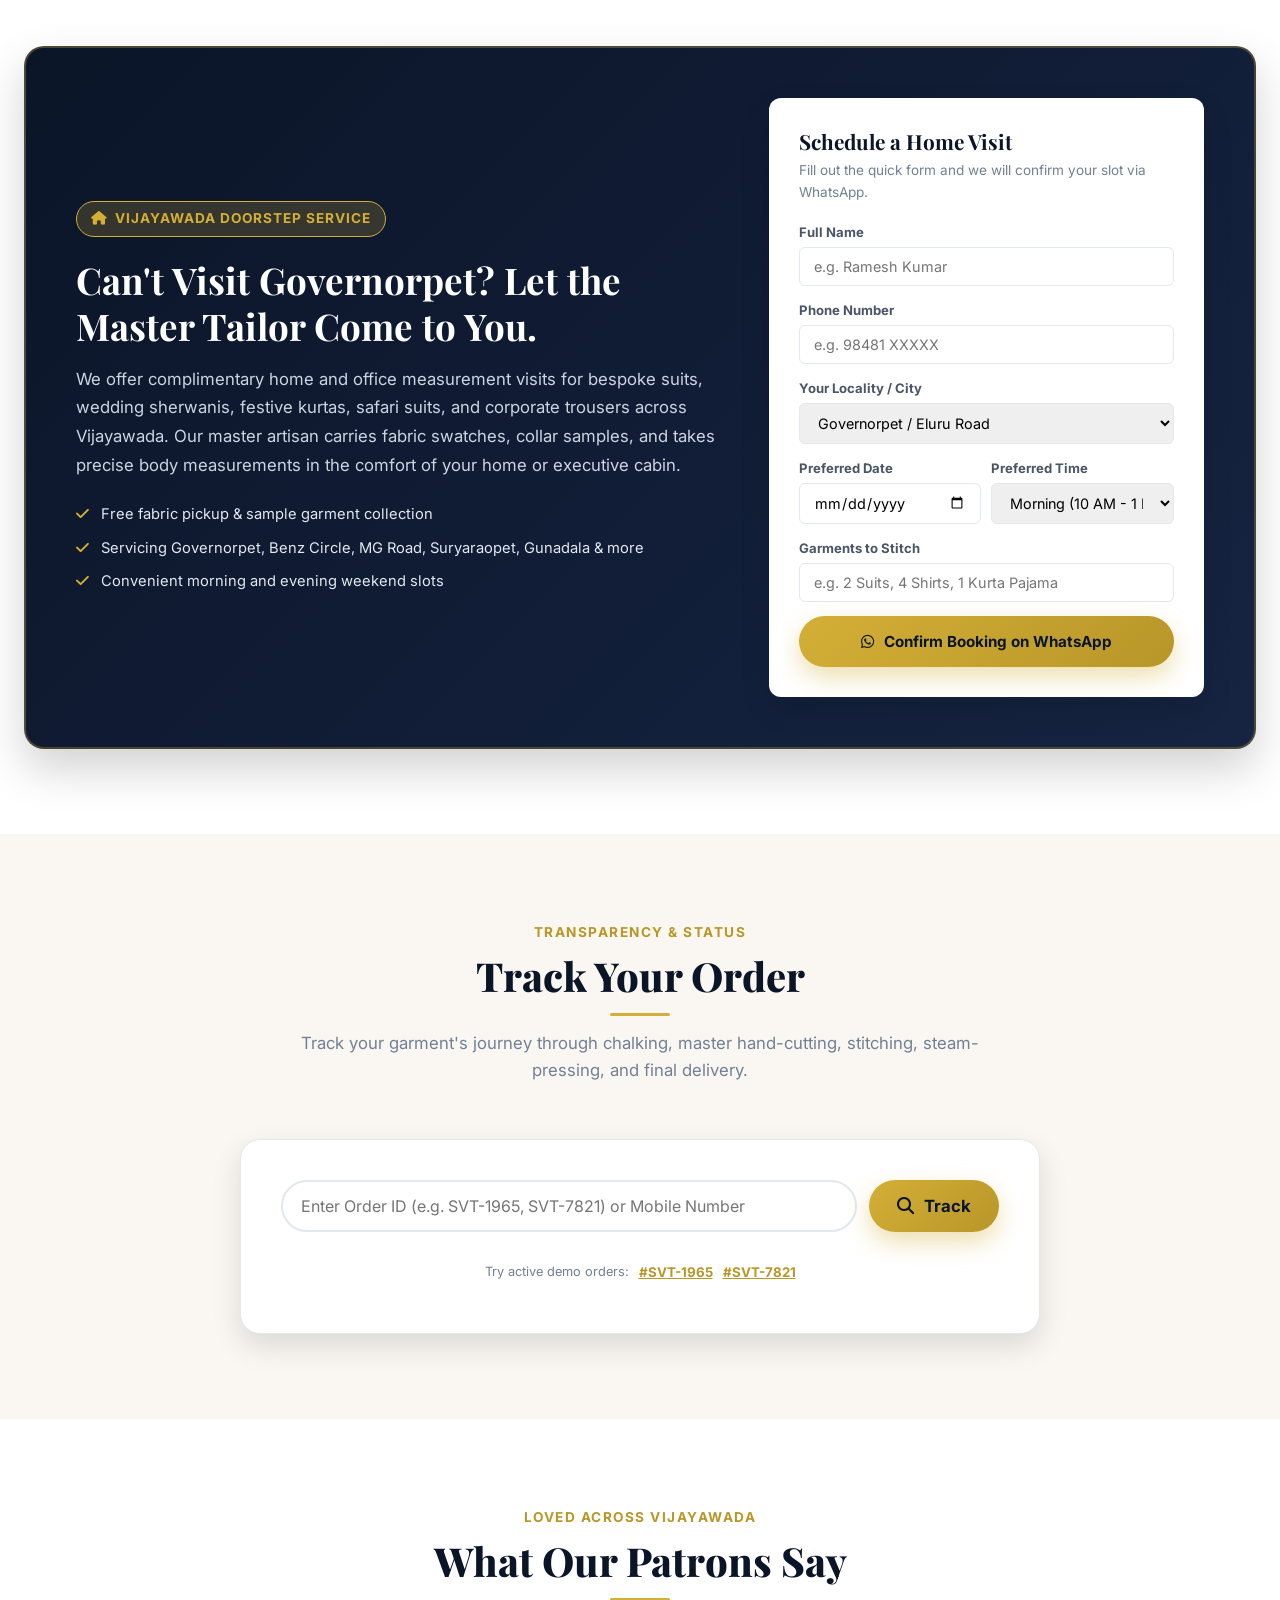
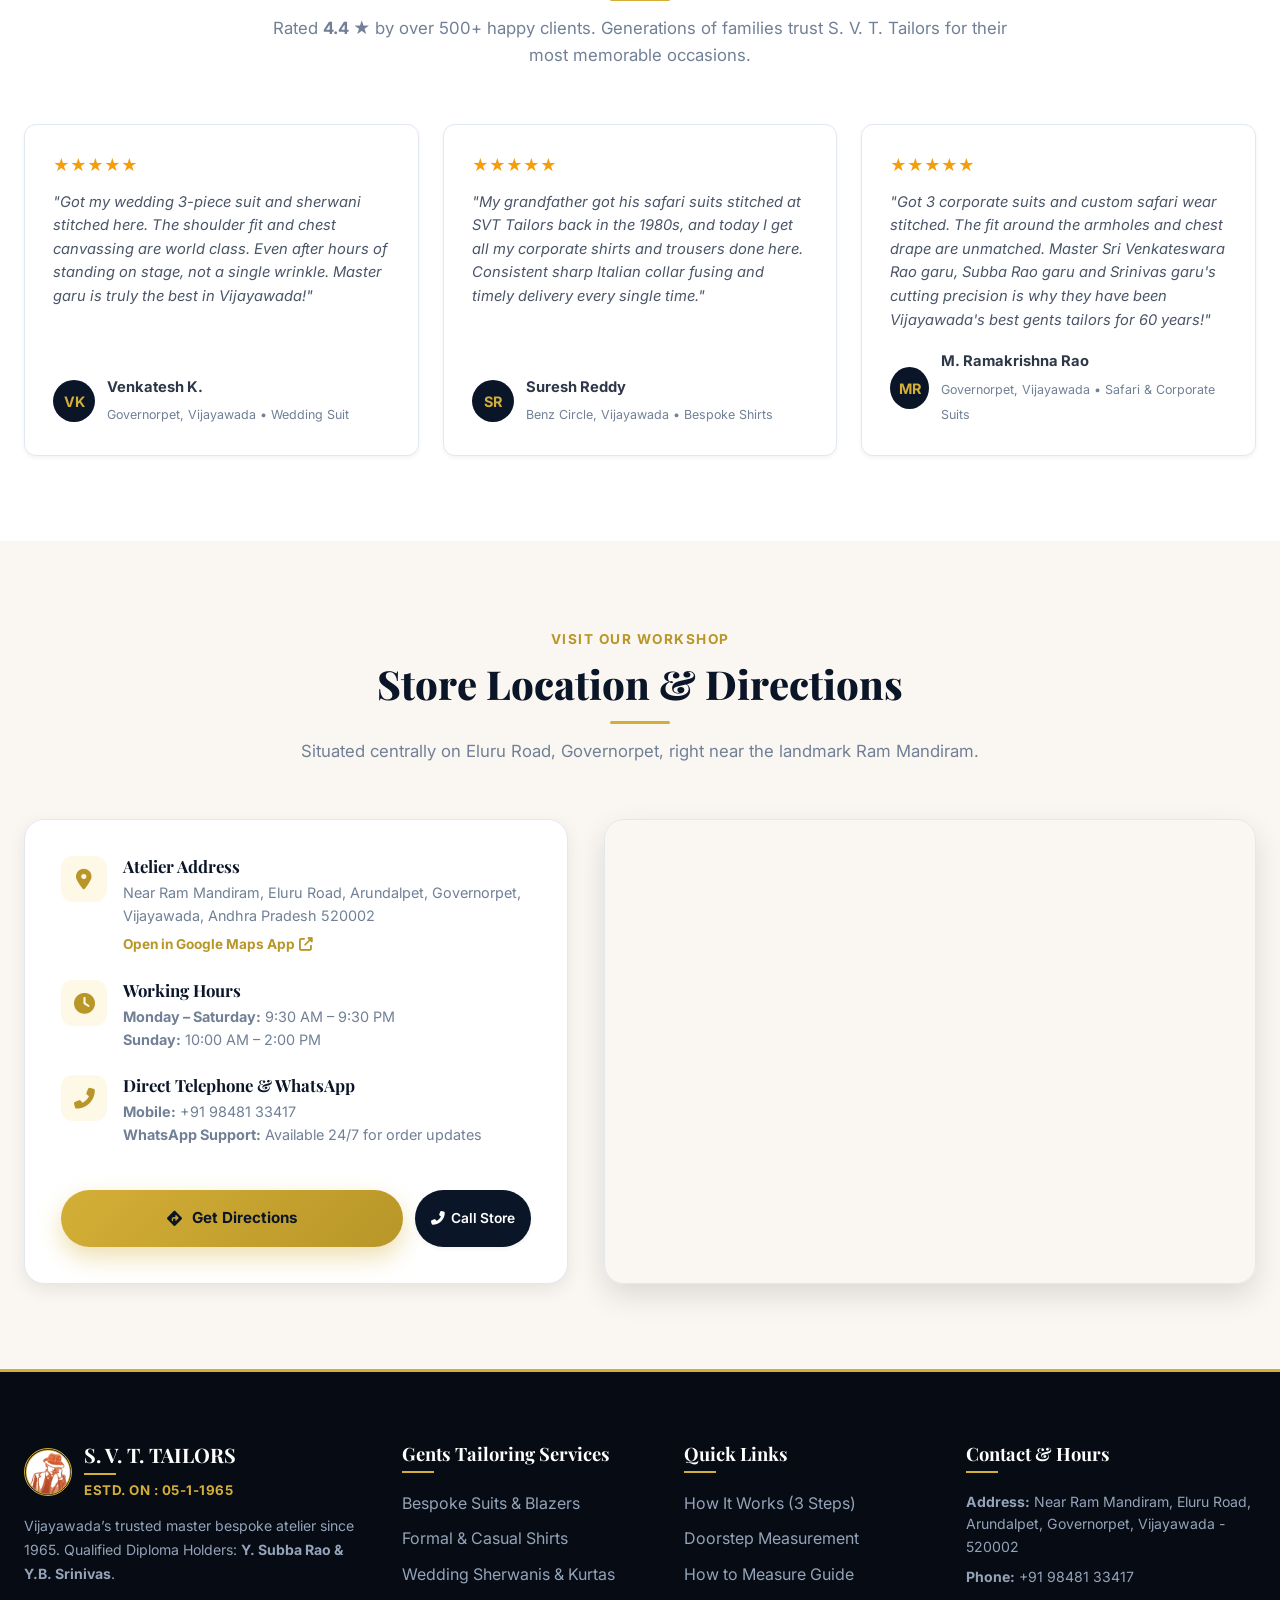
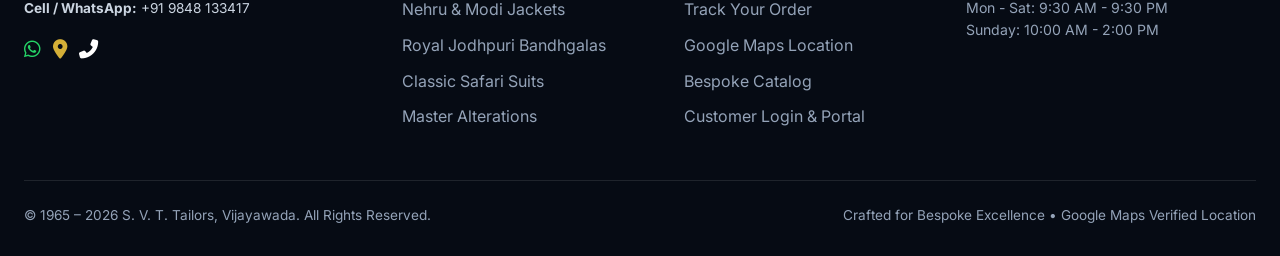
==== commit 6d3ee9a9: "fix(nav): simplify navbar to 4 core links, compact brand emblem, remove duplicate buttons, and slim " ====
--- a/index.html
+++ b/index.html
@@ -39,6 +39,7 @@
   </header>
 
   <!-- Main Navigation Bar -->
+  <!-- Main Navigation Bar -->
   <nav class="main-nav">
     <div class="nav-container">
       <a href="#" class="brand-logo" title="S. V. T. Tailors - Estd. 05-1-1965">
@@ -46,45 +47,35 @@
           <img src="public/images/logo_gentleman_badge.png" alt="S. V. T. Tailors Logo (Visiting Card Mascot)">
         </div>
         <div class="brand-text">
-          <h1>S. V. T. TAILORS <span class="est">Estd. 05-1-1965</span></h1>
-          <p>Diploma Holders • Y. Subba Rao &amp; Y.B. Srinivas</p>
+          <h1>S. V. T. TAILORS <span class="est">Estd. 1965</span></h1>
         </div>
       </a>
 
-      <!-- Desktop & Mobile Navigation Links -->
+      <!-- Clean, Focused Navigation Links -->
       <ul class="nav-menu" id="navMenu">
-        <li><a href="#catalogSection"><i class="fas fa-user-tie"></i> Bespoke Catalog</a></li>
-        <li><a href="#howItWorksSection"><i class="fas fa-list-ol"></i> How It Works</a></li>
-        <li><a href="#customizerSection"><i class="fas fa-cut"></i> Design &amp; Order</a></li>
-        <li><a href="#doorstepSection"><i class="fas fa-motorcycle"></i> Doorstep Visit</a></li>
-        <li><a href="#guideSection"><i class="fas fa-tape"></i> Measure Guide</a></li>
-        <li><a href="#trackerSection"><i class="fas fa-search"></i> Track Order</a></li>
-        <li><a href="#locationSection"><i class="fas fa-map-marker-alt"></i> Location</a></li>
-        <li><a href="login.html" style="color: var(--secondary-hover); font-weight: 700;"><i class="fas fa-user-circle"></i> My Account / Login</a></li>
+        <li><a href="#catalogSection">Catalog</a></li>
+        <li><a href="#customizerSection">Design &amp; Order</a></li>
+        <li><a href="#doorstepSection">Home Visit</a></li>
+        <li><a href="#trackerSection">Track Order</a></li>
+        <!-- Mobile Drawer Extended Links -->
+        <li class="nav-mobile-only"><a href="#howItWorksSection"><i class="fas fa-list-ol"></i> How It Works</a></li>
+        <li class="nav-mobile-only"><a href="#guideSection"><i class="fas fa-tape"></i> Measure Guide</a></li>
+        <li class="nav-mobile-only"><a href="#locationSection"><i class="fas fa-map-marker-alt"></i> Store Location</a></li>
+        <li class="nav-mobile-only"><a href="login.html" style="color: var(--secondary-hover); font-weight: 700;"><i class="fas fa-user-circle"></i> My Account / Login</a></li>
       </ul>
 
-      <!-- Action Items Cluster (Consistent Spacing) -->
+      <!-- Small & Clean Right Actions -->
       <div class="nav-actions">
         <!-- Customer Account / Login -->
-        <a href="login.html" class="btn-nav-account" id="navAccountBtn" title="Customer Account &amp; Past Orders">
-          <i class="fas fa-user-circle"></i> <span id="navAccountText">Account / Login</span>
+        <a href="login.html" class="btn-nav-account" id="navAccountBtn" title="Customer Account">
+          <i class="fas fa-user-circle"></i> <span id="navAccountText">Account</span>
         </a>
-
-        <!-- Track Order Quick Button -->
-        <button class="btn-track" onclick="document.getElementById('trackerSection').scrollIntoView({behavior:'smooth'})" title="Track Stitched Order">
-          <i class="fas fa-search"></i> <span>Track Order</span>
-        </button>
 
         <!-- Order Bag / Cart Button -->
         <button class="btn-cart" onclick="toggleCartDrawer(true)" title="View Order Bag">
           <i class="fas fa-shopping-bag"></i>
           <span class="cart-count" id="cartBadge">0</span>
         </button>
-
-        <!-- Direct Phone Call Button -->
-        <a href="tel:9848133417" class="btn-call" title="Call Master Tailor">
-          <i class="fas fa-phone-alt"></i> <span>Call Master Tailor</span>
-        </a>
 
         <!-- Mobile Hamburger Toggle -->
         <button class="mobile-menu-btn" id="mobileMenuBtn" aria-label="Toggle Navigation Menu">
--- a/style.css
+++ b/style.css
@@ -143,30 +143,33 @@
 }
 
 .nav-container {
-  max-width: 1320px;
+  max-width: 1280px;
   margin: 0 auto;
-  padding: 12px 24px;
+  padding: 8px 24px;
   display: flex;
   align-items: center;
   justify-content: space-between;
+  gap: 20px;
 }
 
 .brand-logo {
   display: flex;
   align-items: center;
-  gap: 14px;
+  gap: 10px;
+  text-decoration: none;
+  flex-shrink: 0;
 }
 
 .brand-icon {
-  width: 52px;
-  height: 52px;
+  width: 38px;
+  height: 38px;
   border-radius: 50%;
-  border: 2px solid var(--secondary);
+  border: 1.5px solid var(--secondary);
   background: #fdfbf7;
   display: flex;
   align-items: center;
   justify-content: center;
-  box-shadow: 0 4px 14px rgba(212, 175, 55, 0.3);
+  box-shadow: 0 2px 8px rgba(212, 175, 55, 0.25);
   position: relative;
   overflow: hidden;
   flex-shrink: 0;
@@ -174,7 +177,7 @@
 }
 
 .brand-icon:hover {
-  transform: scale(1.08);
+  transform: scale(1.05);
 }
 
 .brand-icon img {
@@ -184,8 +187,8 @@
 }
 
 .btn-mini-logo {
-  width: 20px;
-  height: 20px;
+  width: 18px;
+  height: 18px;
   border-radius: 50%;
   object-fit: cover;
   display: inline-block;
@@ -227,18 +230,18 @@
 }
 
 .brand-text h1 {
-  font-size: 1.35rem;
+  font-size: 1.18rem;
   font-weight: 800;
   letter-spacing: 0.5px;
-  margin-bottom: 2px;
+  margin: 0;
   display: flex;
   align-items: center;
   gap: 8px;
-  line-height: 1.1;
+  line-height: 1;
 }
 
 .brand-text .est {
-  font-size: 0.7rem;
+  font-size: 0.68rem;
   color: var(--secondary-hover);
   font-family: var(--font-sans);
   font-weight: 700;
@@ -250,28 +253,25 @@
 }
 
 .brand-text p {
-  font-size: 0.74rem;
-  color: var(--gray-600);
-  font-weight: 500;
-  letter-spacing: 0.2px;
+  display: none;
 }
 
 .nav-menu {
   display: flex;
   align-items: center;
-  gap: 22px;
+  gap: 28px;
   list-style: none;
   margin: 0;
   padding: 0;
 }
 
 .nav-menu a {
-  font-size: 0.92rem;
+  font-size: 0.9rem;
   font-weight: 600;
-  color: var(--gray-800);
+  color: var(--gray-700);
   transition: var(--transition);
   position: relative;
-  padding: 6px 0;
+  padding: 4px 0;
   white-space: nowrap;
   text-decoration: none;
   display: inline-flex;
@@ -300,6 +300,10 @@
   width: 100%;
 }
 
+.nav-mobile-only {
+  display: none;
+}
+
 .nav-actions {
   display: flex;
   align-items: center;
@@ -308,12 +312,12 @@
 }
 
 .btn-nav-account, #navAccountBtn {
-  padding: 8px 14px;
+  padding: 6px 14px;
   border: 1.5px solid var(--secondary);
   background: rgba(212, 175, 55, 0.1);
   color: var(--primary);
   border-radius: var(--radius-full);
-  font-size: 0.86rem;
+  font-size: 0.82rem;
   font-weight: 700;
   display: inline-flex;
   align-items: center;
@@ -331,25 +335,7 @@
 }
 
 .btn-track {
-  padding: 8px 14px;
-  border: 1.5px solid var(--gray-300);
-  border-radius: var(--radius-full);
-  font-size: 0.86rem;
-  font-weight: 600;
-  color: var(--primary);
-  display: inline-flex;
-  align-items: center;
-  gap: 6px;
-  background: var(--white);
-  cursor: pointer;
-  transition: var(--transition);
-  white-space: nowrap;
-}
-
-.btn-track:hover {
-  background: var(--primary);
-  color: var(--white);
-  border-color: var(--primary);
+  display: none;
 }
 
 .btn-cart {
@@ -357,17 +343,17 @@
   background: var(--secondary);
   color: var(--primary);
   border: none;
-  width: 42px;
-  height: 42px;
+  width: 38px;
+  height: 38px;
   border-radius: var(--radius-full);
   display: flex;
   align-items: center;
   justify-content: center;
   cursor: pointer;
-  font-size: 1.15rem;
+  font-size: 1.05rem;
   font-weight: 700;
   transition: var(--transition);
-  box-shadow: 0 4px 12px rgba(212, 175, 55, 0.3);
+  box-shadow: 0 2px 8px rgba(212, 175, 55, 0.25);
   flex-shrink: 0;
 }
 
@@ -376,6 +362,7 @@
   background: var(--secondary-hover);
   color: var(--white);
 }
+
 
 .cart-count {
   position: absolute;
@@ -2041,6 +2028,9 @@
   .nav-menu.active-mobile a::after {
     display: none;
   }
+  .nav-menu.active-mobile .nav-mobile-only {
+    display: block;
+  }
   .hero-container {
     grid-template-columns: 1fr;
     text-align: center;
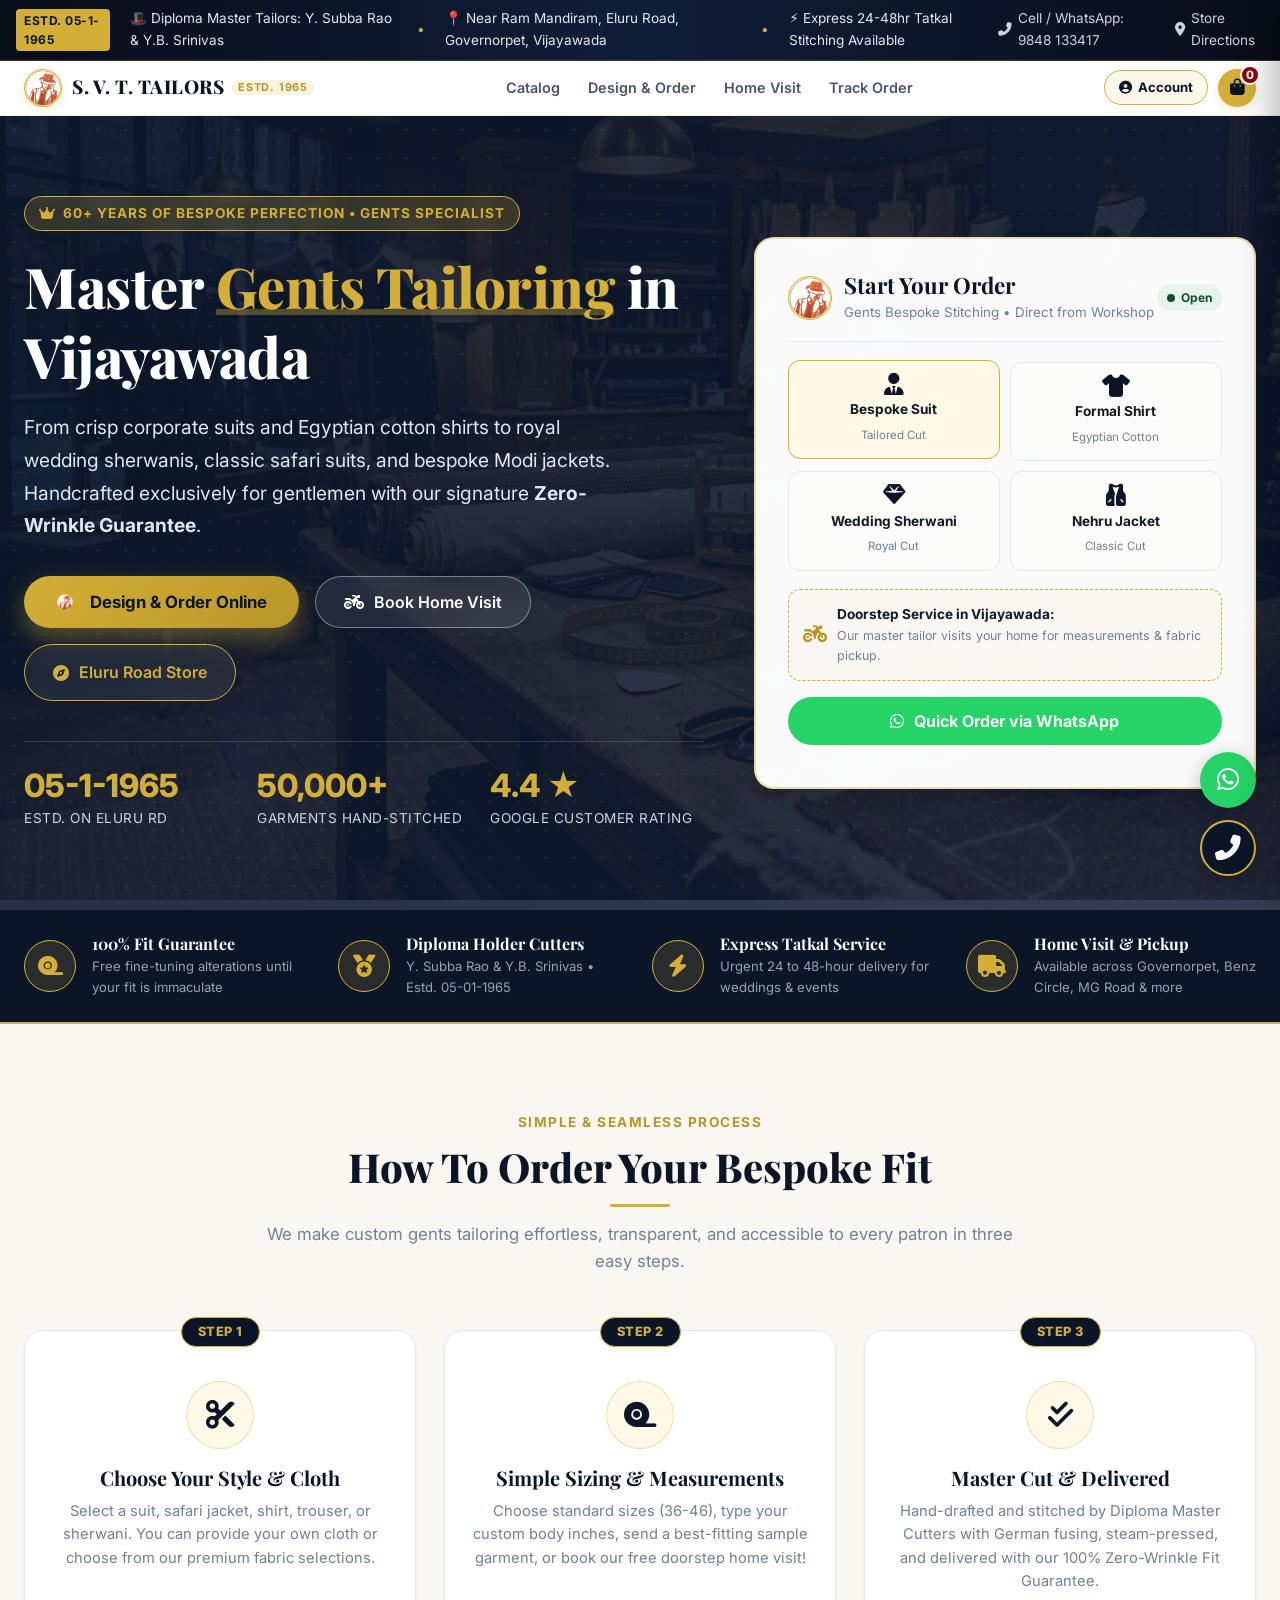
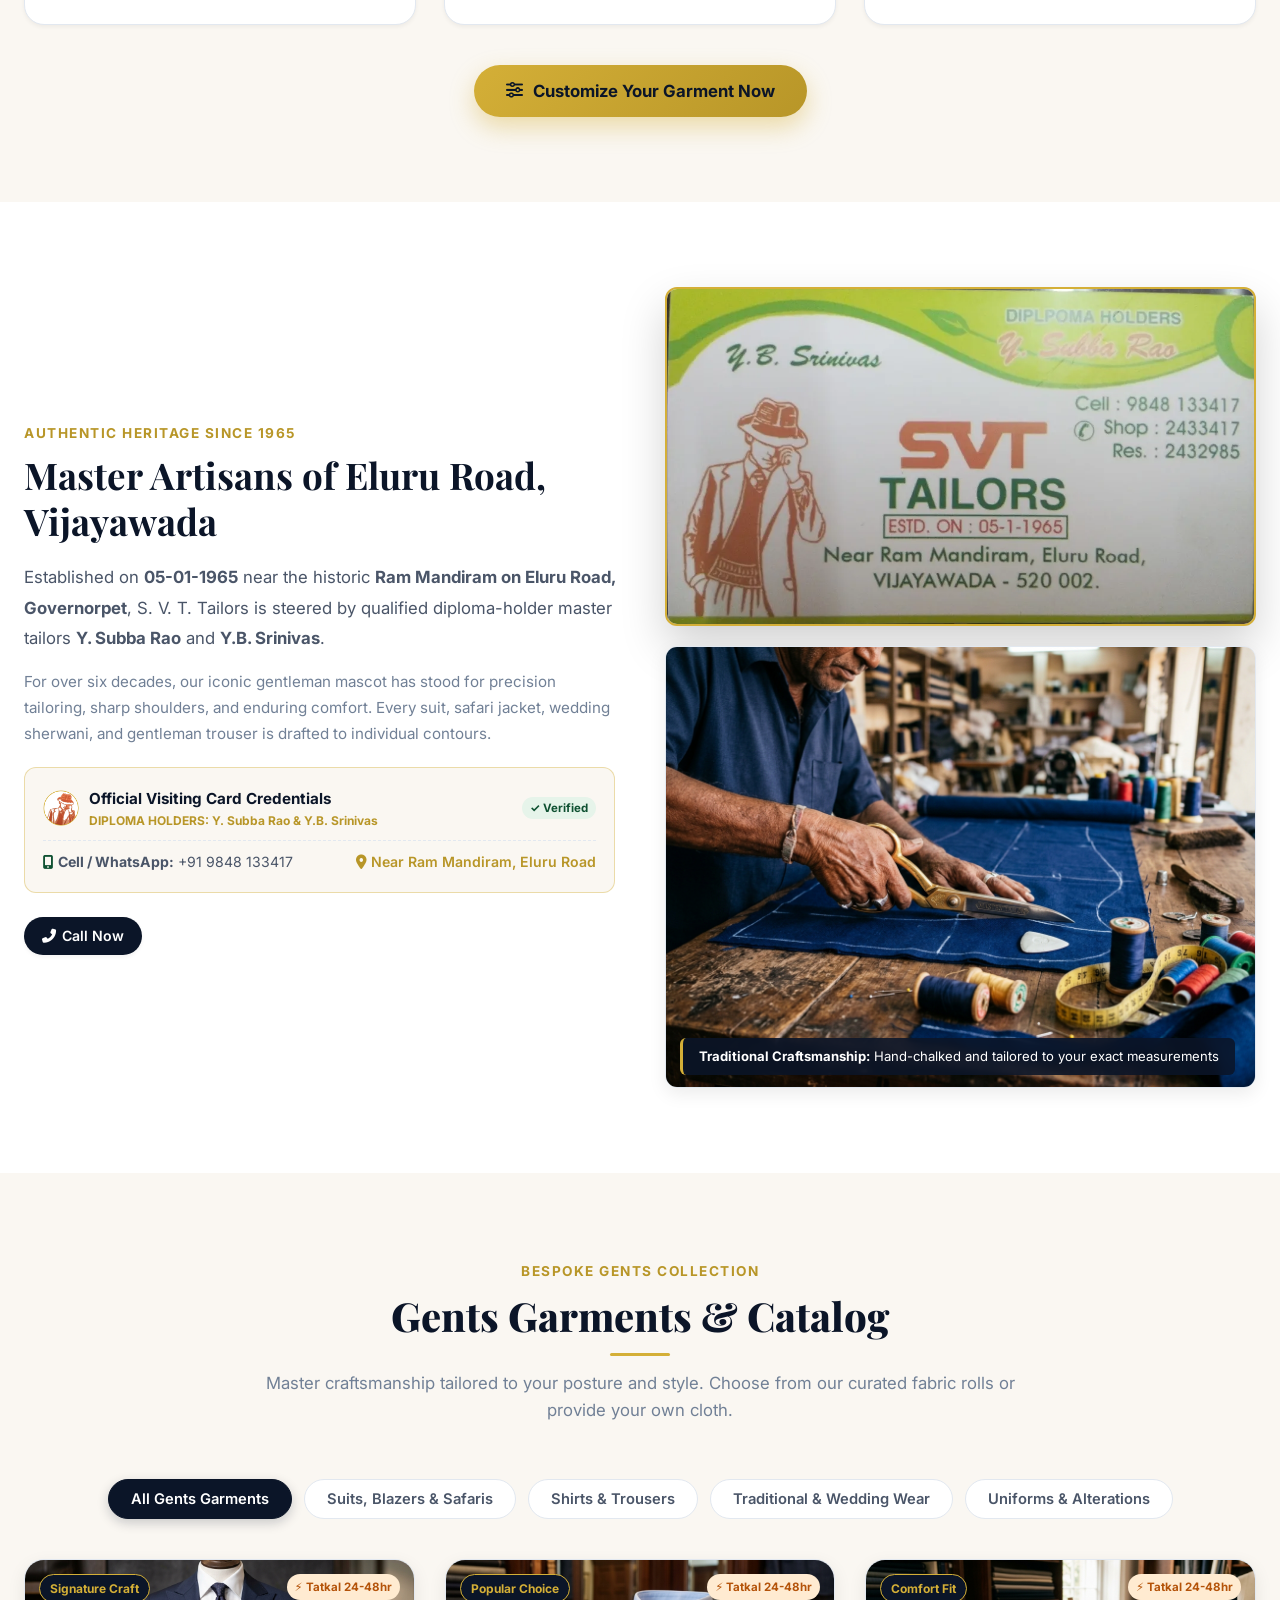
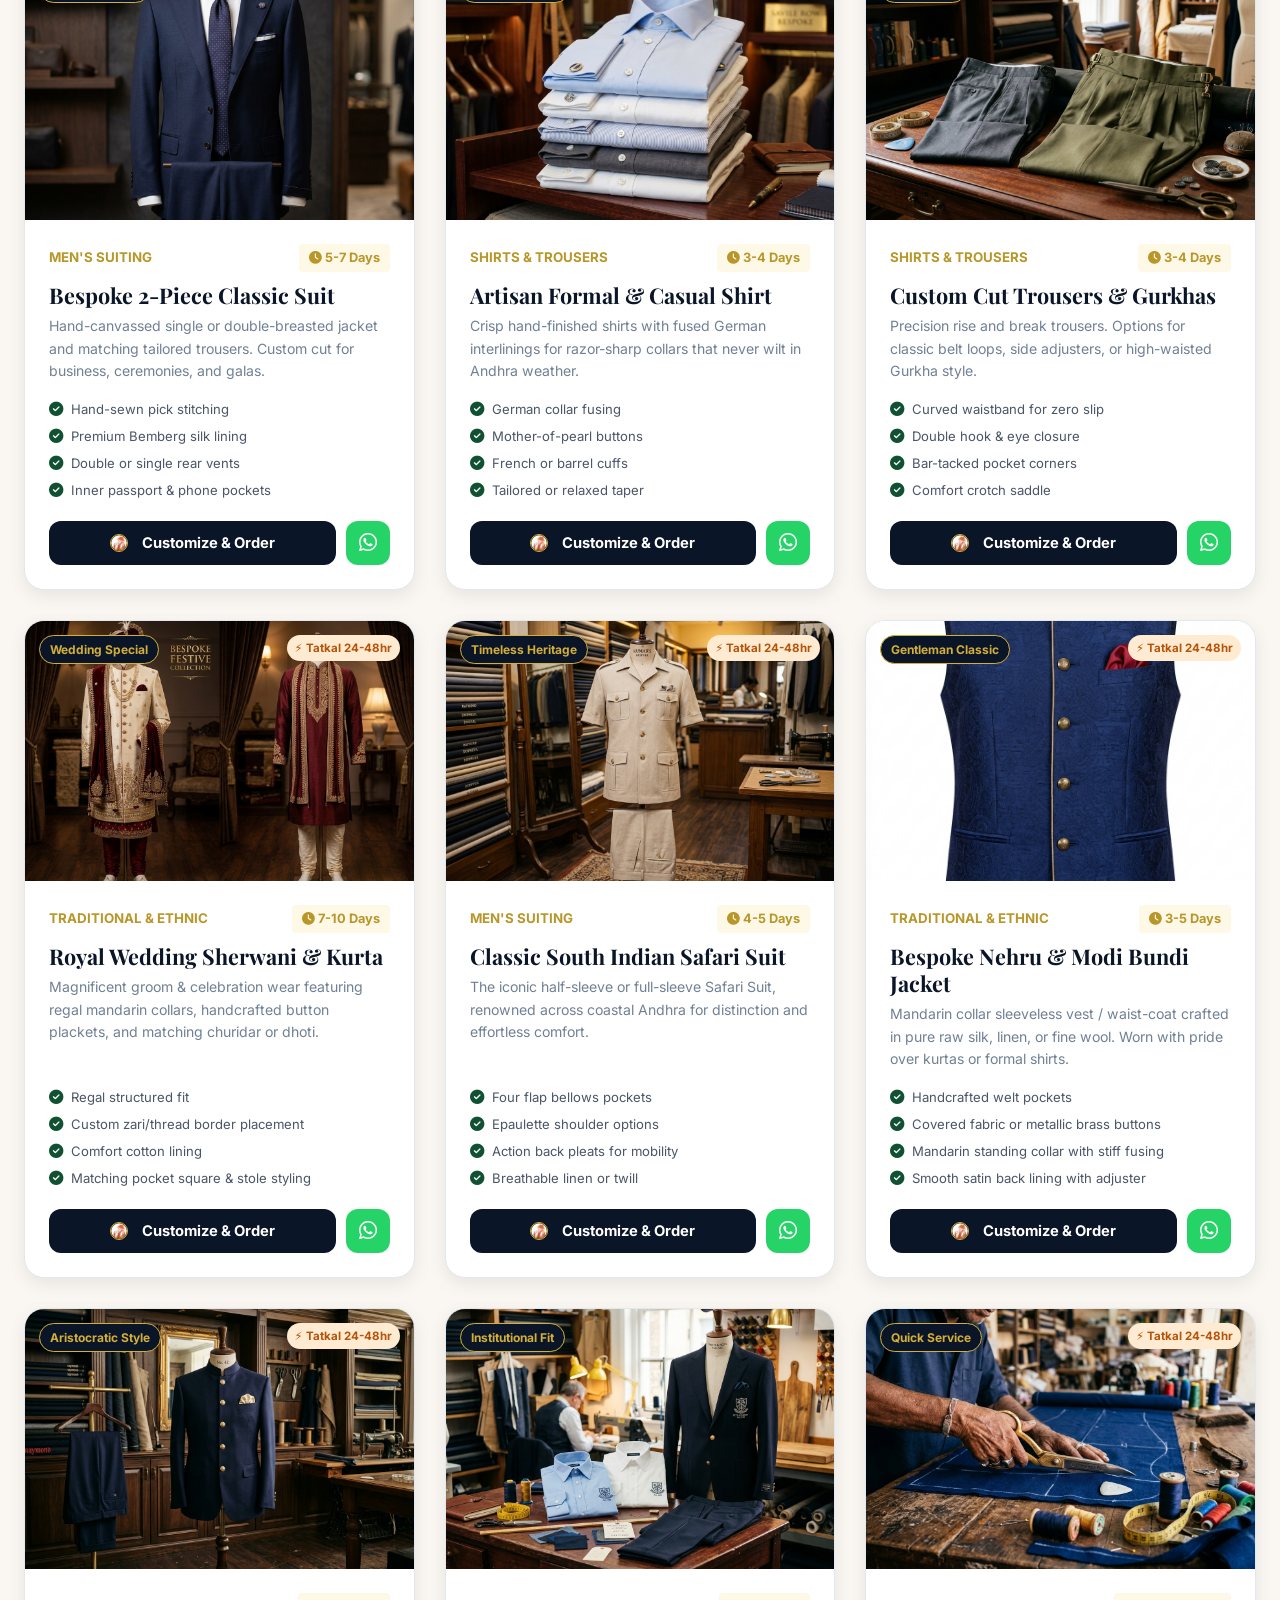
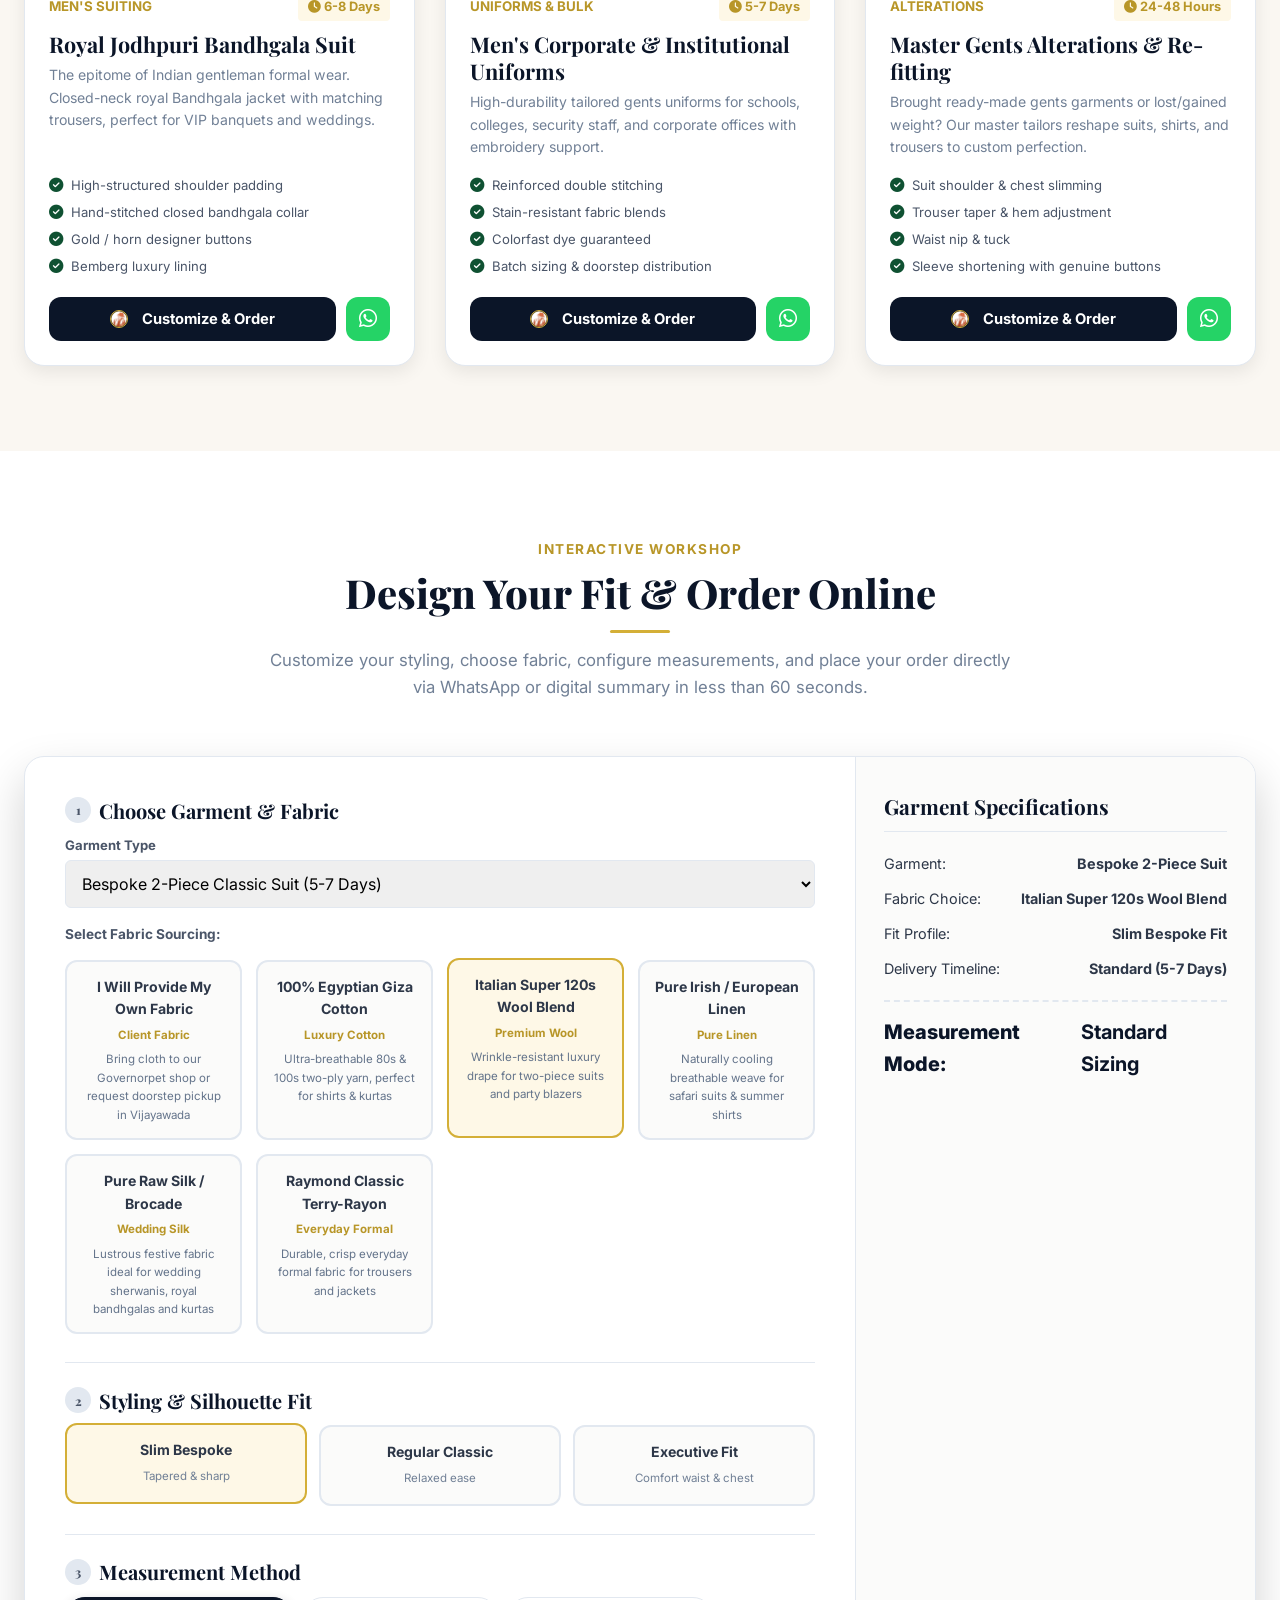
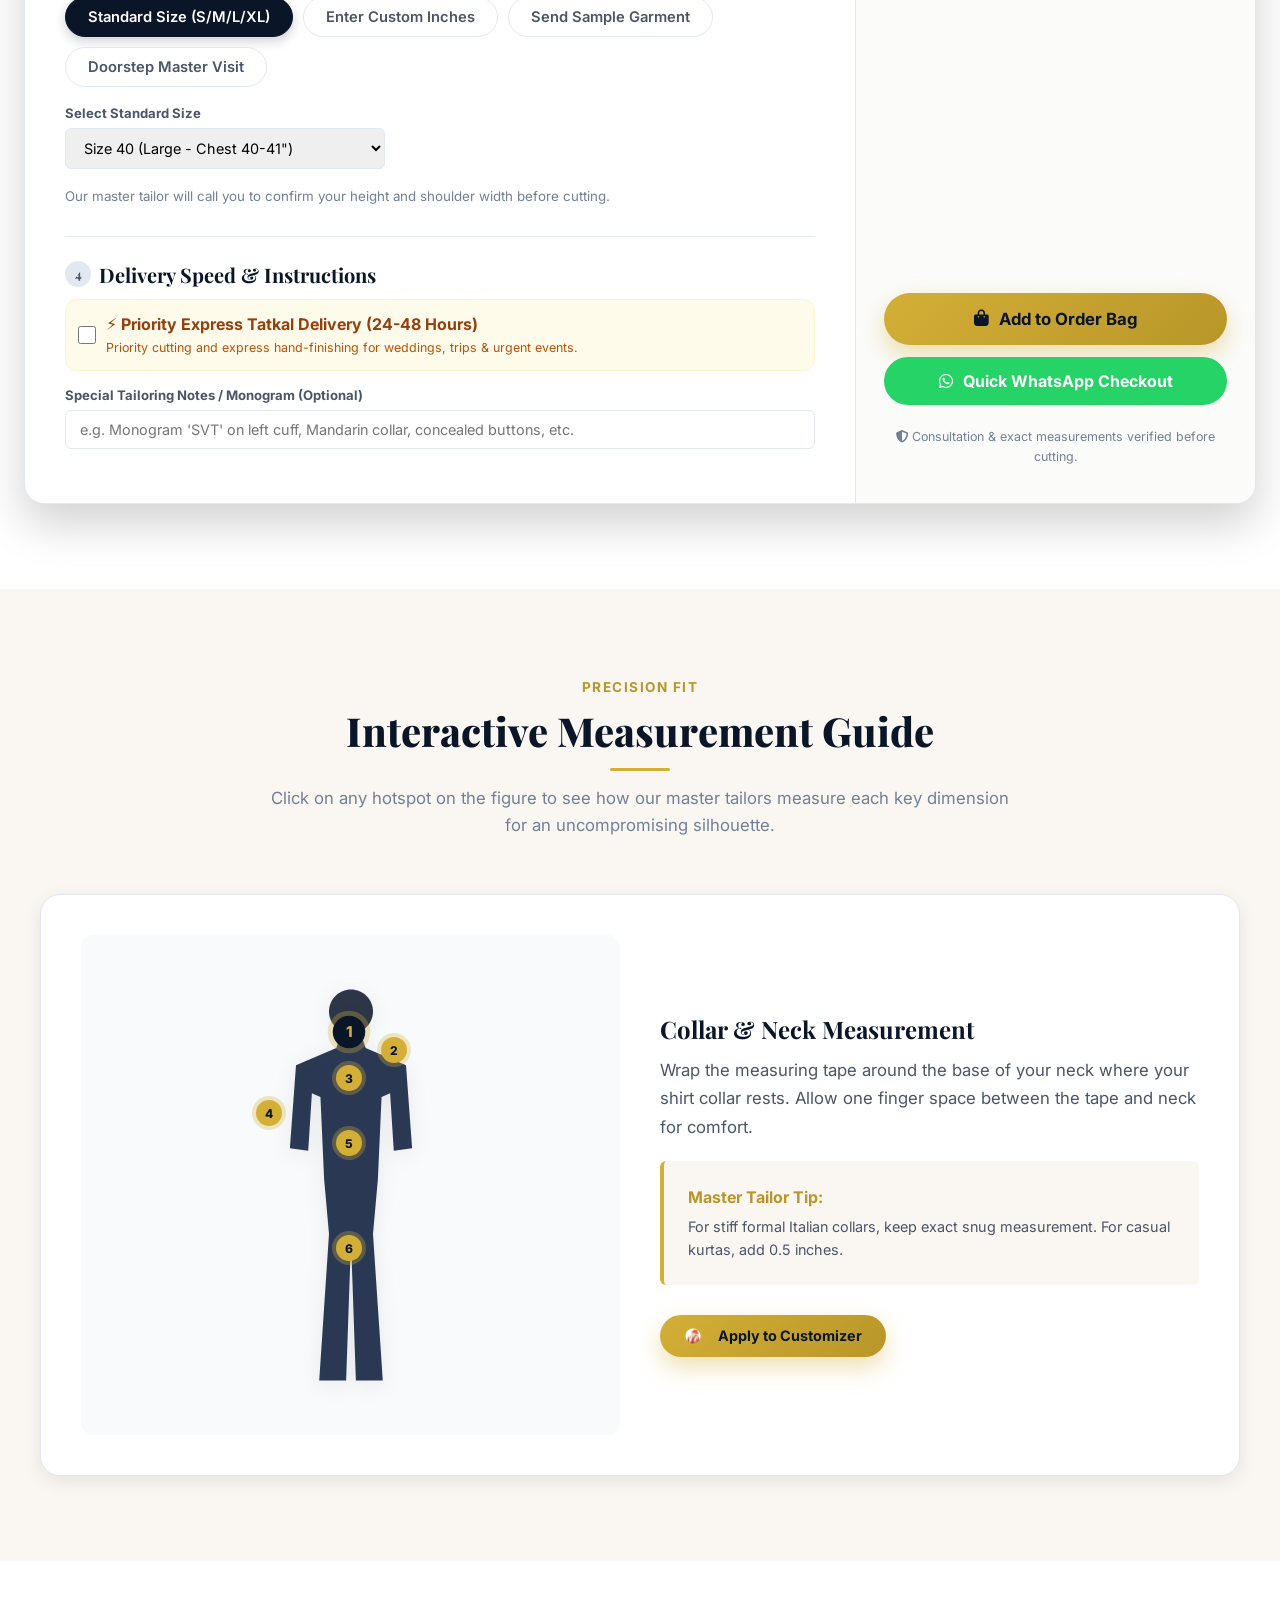
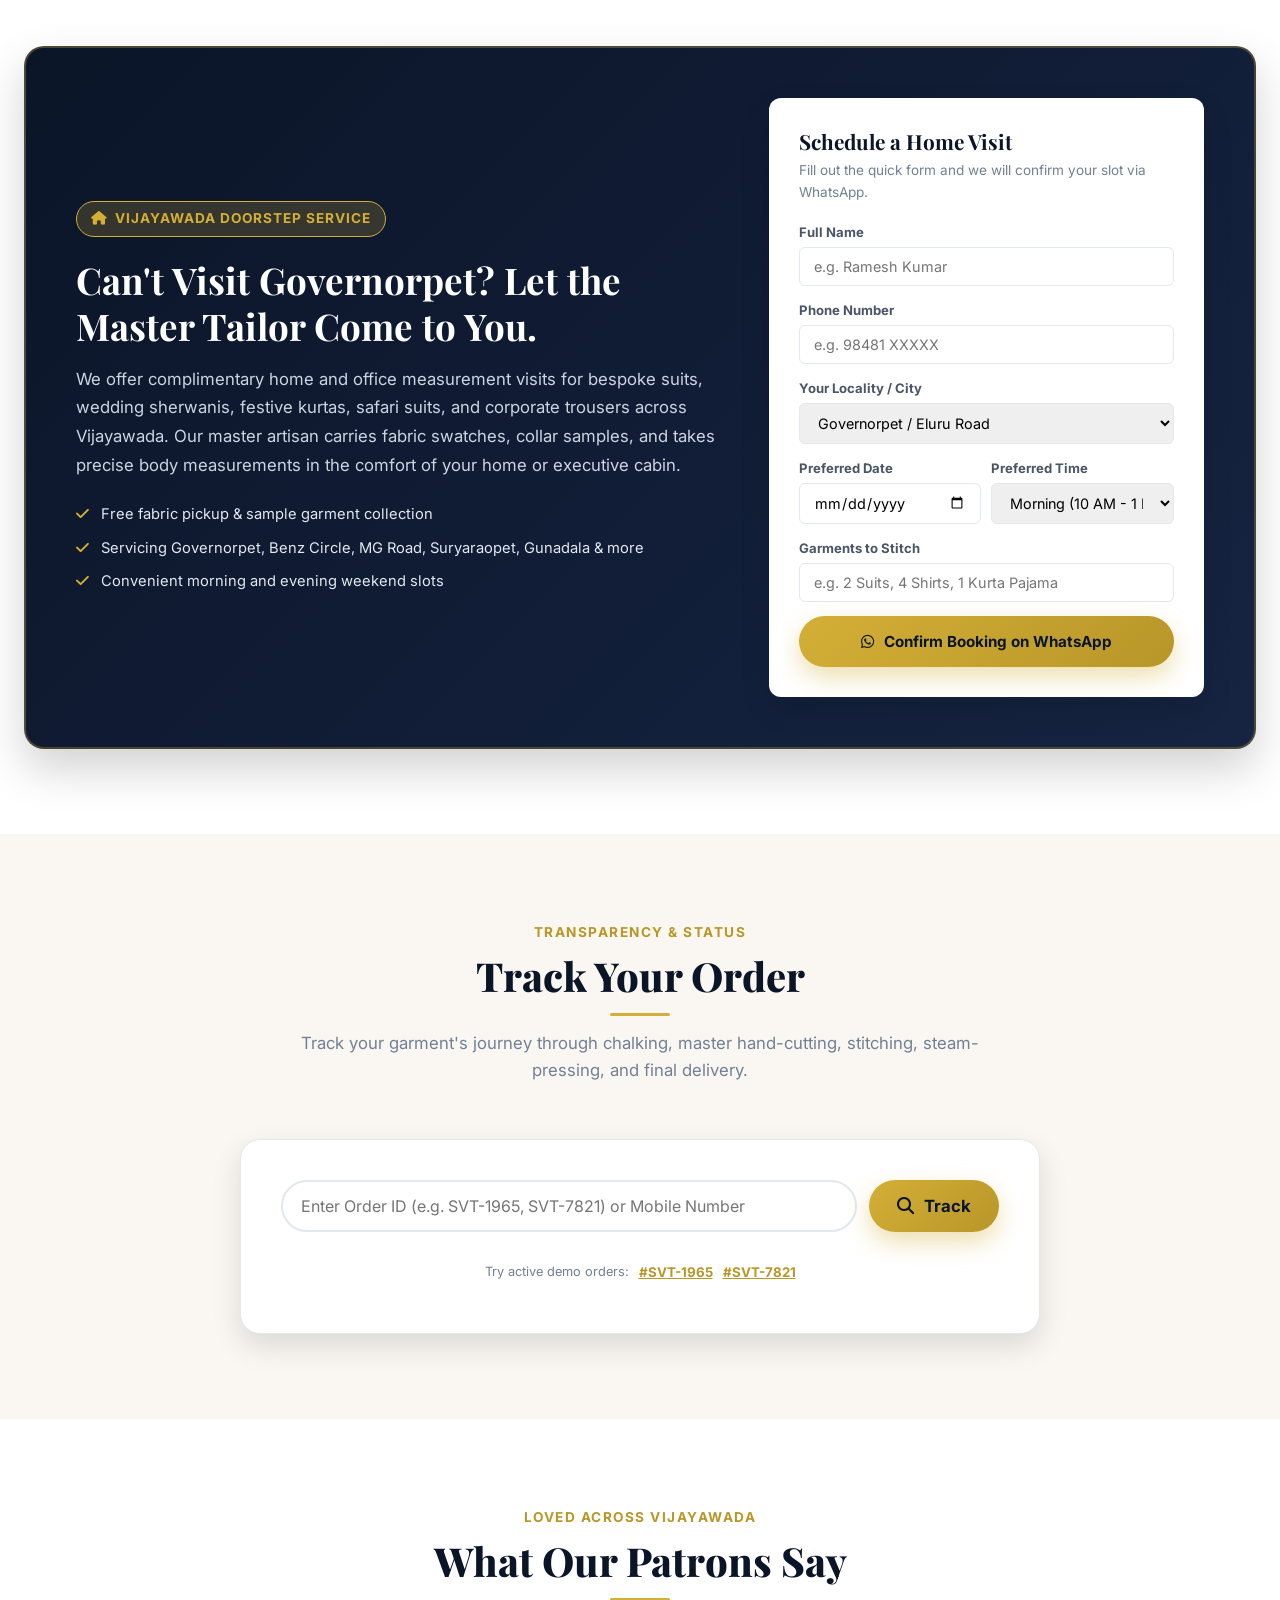
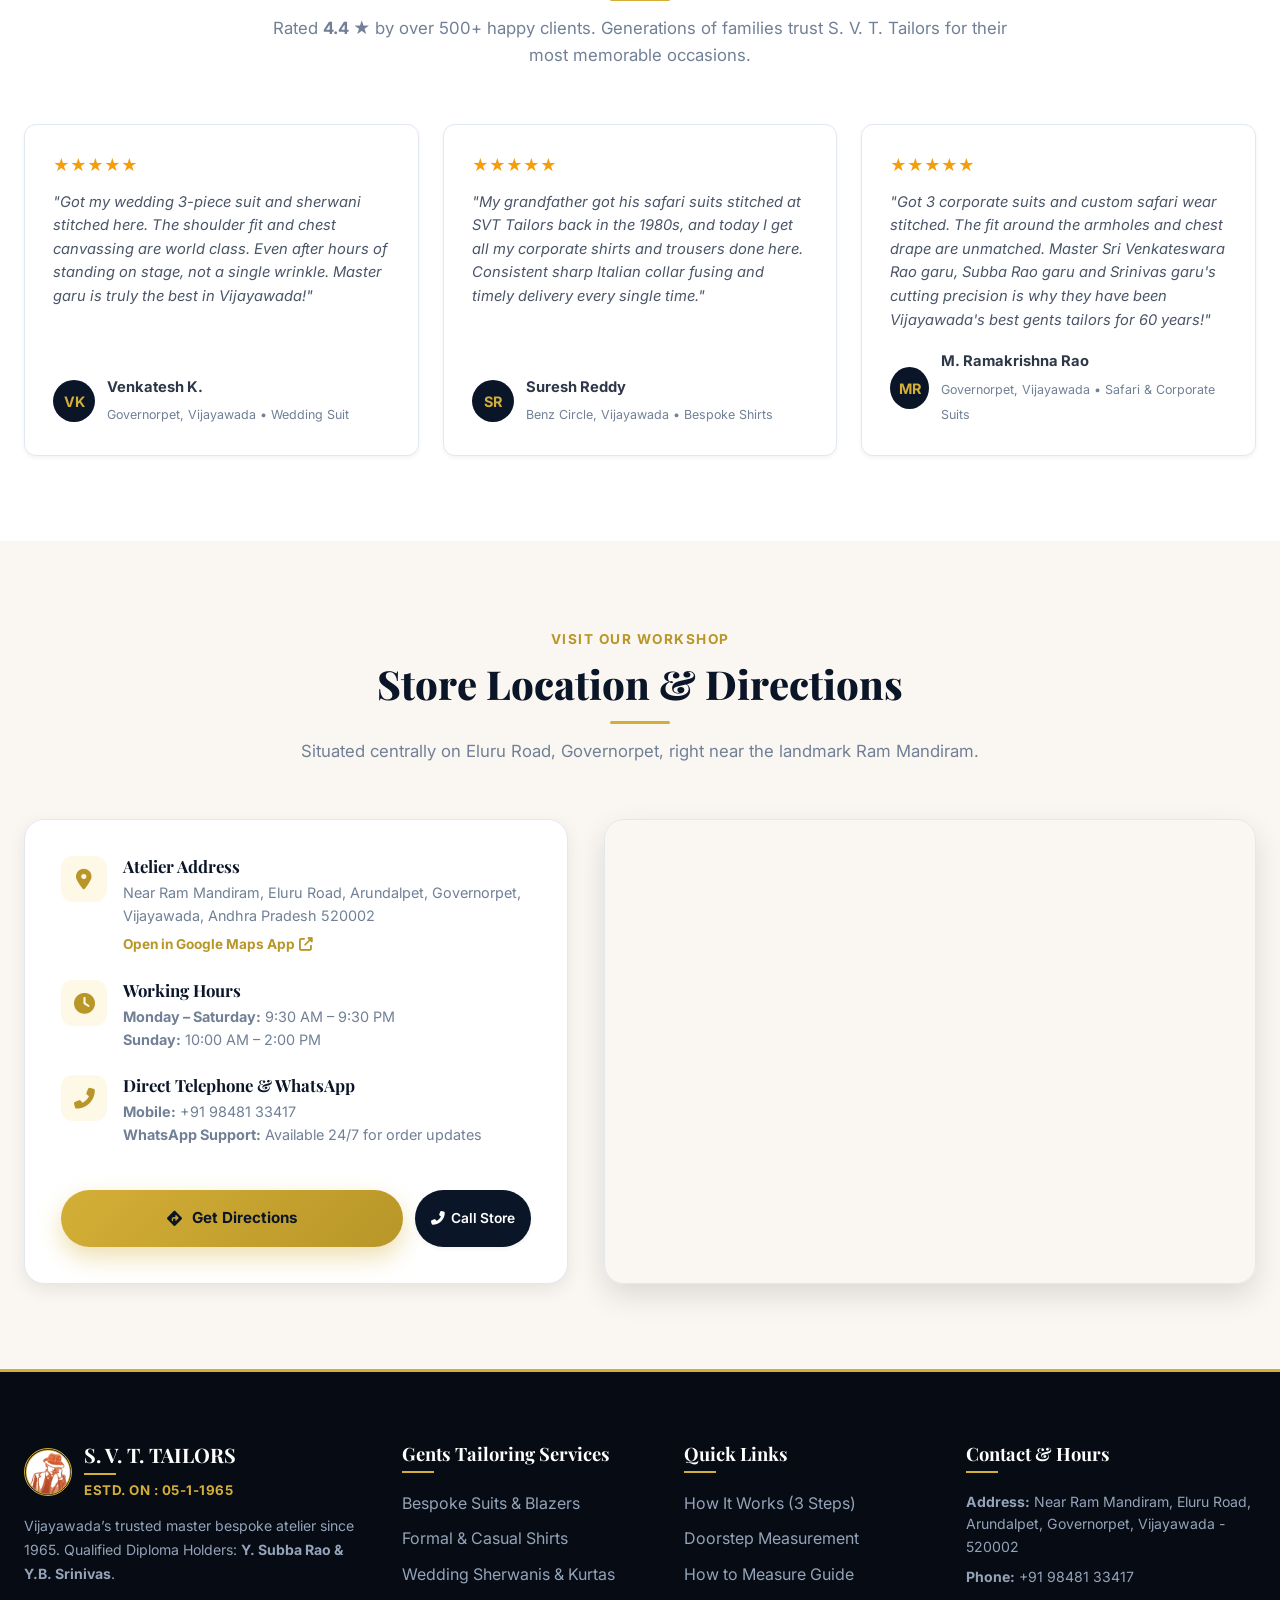
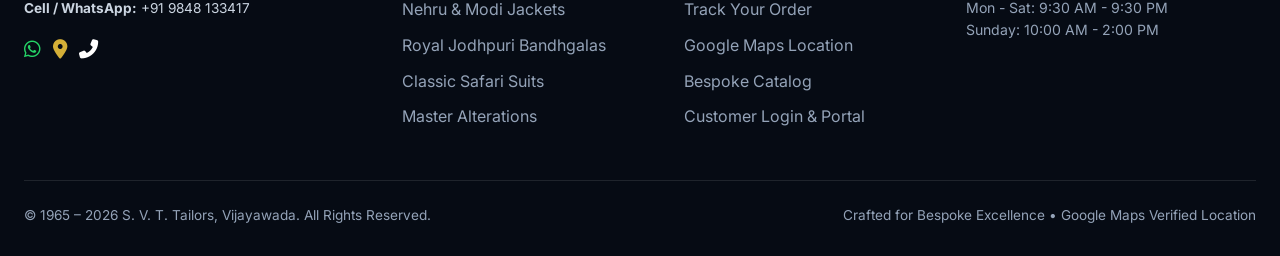
==== commit b1f1c02a: "feat(auth): create dedicated Customer Login page (login.html) and link to register.html" ====
--- a/index.html
+++ b/index.html
@@ -3,7 +3,7 @@
 <head>
   <meta charset="UTF-8">
   <meta name="viewport" content="width=device-width, initial-scale=1.0">
-  <title>S. V. T. Tailors | Master Gents Bespoke Atelier Since 1965 | Vijayawada</title>
+  <title>S. V. T. Tailors</title>
   <meta name="description" content="S. V. T. Tailors - Over 60 years of master bespoke gents tailoring in Vijayawada. Custom suits, safari suits, formal shirts, trousers, wedding sherwanis, and doorstep measurement. Near Ram Mandiram, Eluru Road, Governorpet.">
   
   <!-- Favicon (Gentleman Mascot from Visiting Card) -->
@@ -61,7 +61,8 @@
         <li class="nav-mobile-only"><a href="#howItWorksSection"><i class="fas fa-list-ol"></i> How It Works</a></li>
         <li class="nav-mobile-only"><a href="#guideSection"><i class="fas fa-tape"></i> Measure Guide</a></li>
         <li class="nav-mobile-only"><a href="#locationSection"><i class="fas fa-map-marker-alt"></i> Store Location</a></li>
-        <li class="nav-mobile-only"><a href="login.html" style="color: var(--secondary-hover); font-weight: 700;"><i class="fas fa-user-circle"></i> My Account / Login</a></li>
+        <li class="nav-mobile-only"><a href="login.html" style="color: var(--secondary-hover); font-weight: 700;"><i class="fas fa-sign-in-alt"></i> Customer Login</a></li>
+        <li class="nav-mobile-only"><a href="register.html" style="color: var(--secondary); font-weight: 700;"><i class="fas fa-user-plus"></i> Create Account</a></li>
       </ul>
 
       <!-- Small & Clean Right Actions -->
@@ -968,4 +969,4 @@
   <!-- Master JavaScript Application -->
   <script src="app.js"></script>
 </body>
-</html>
+</html>
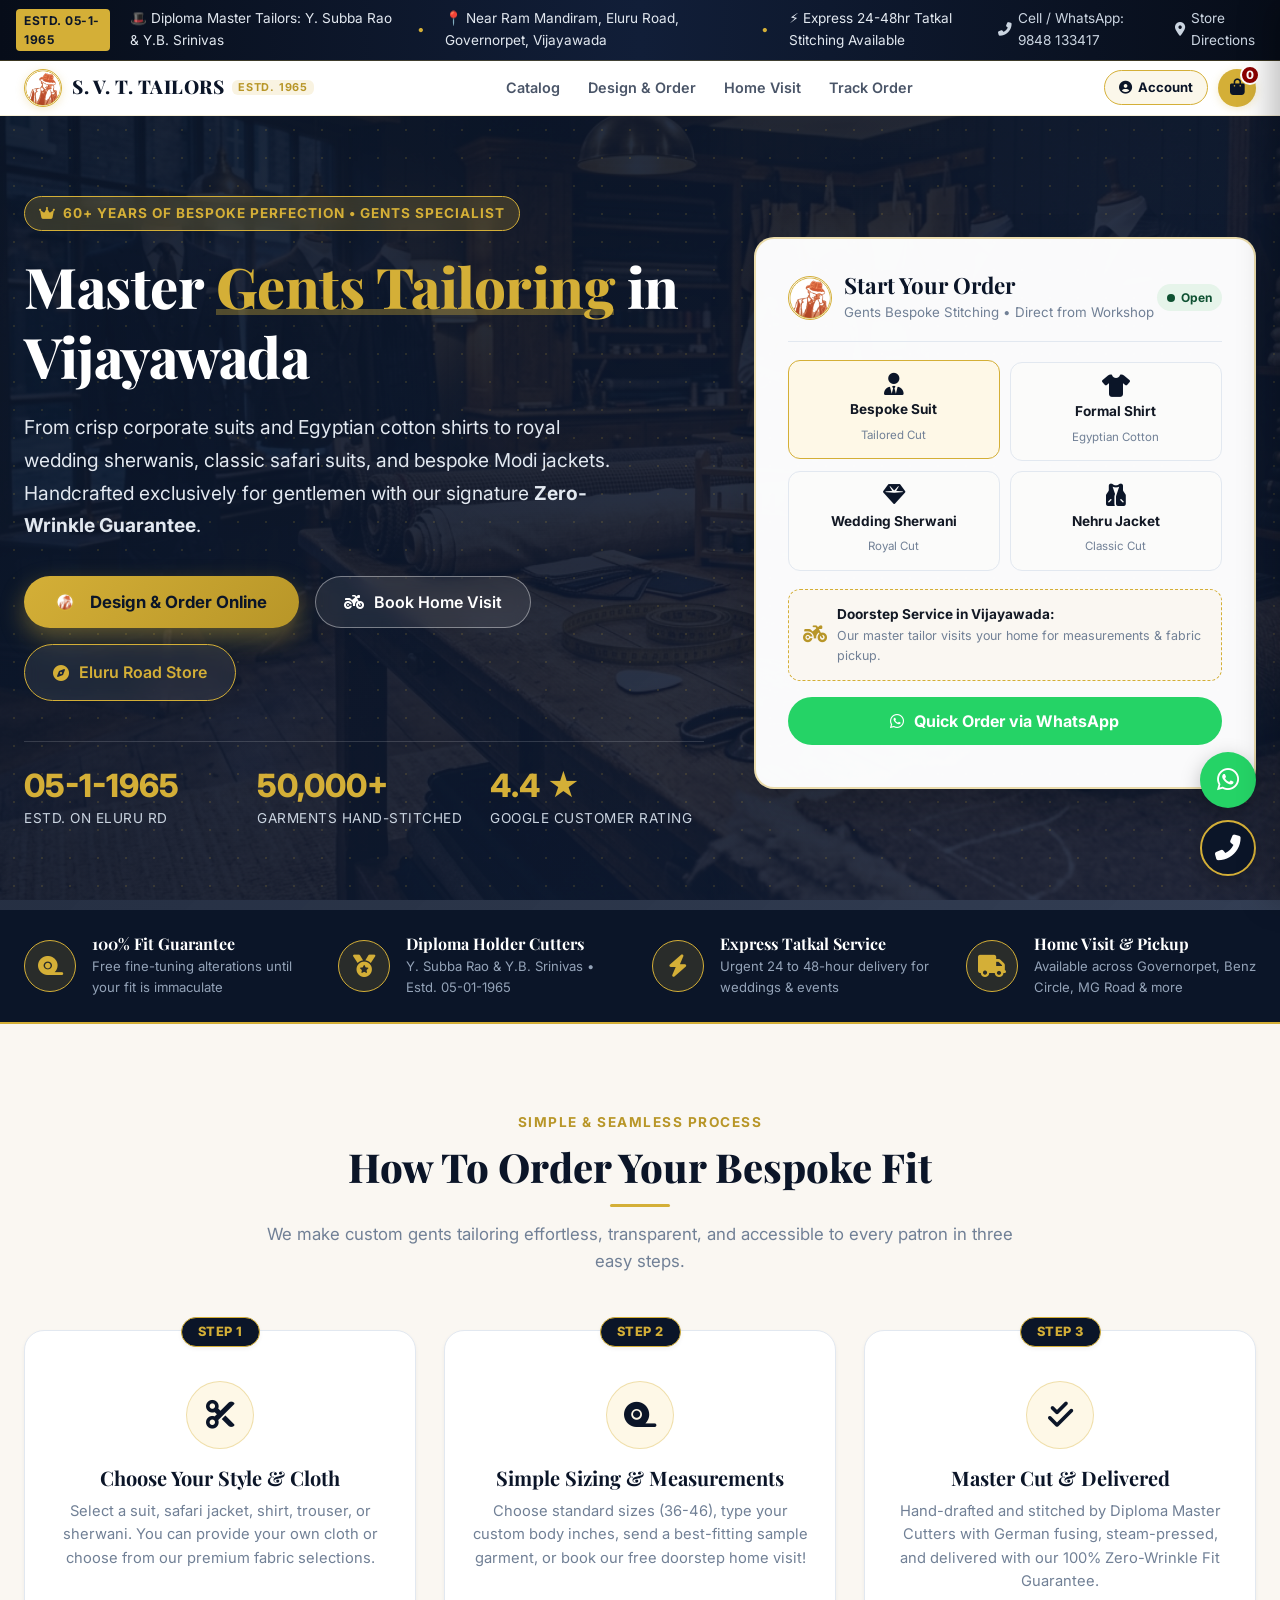
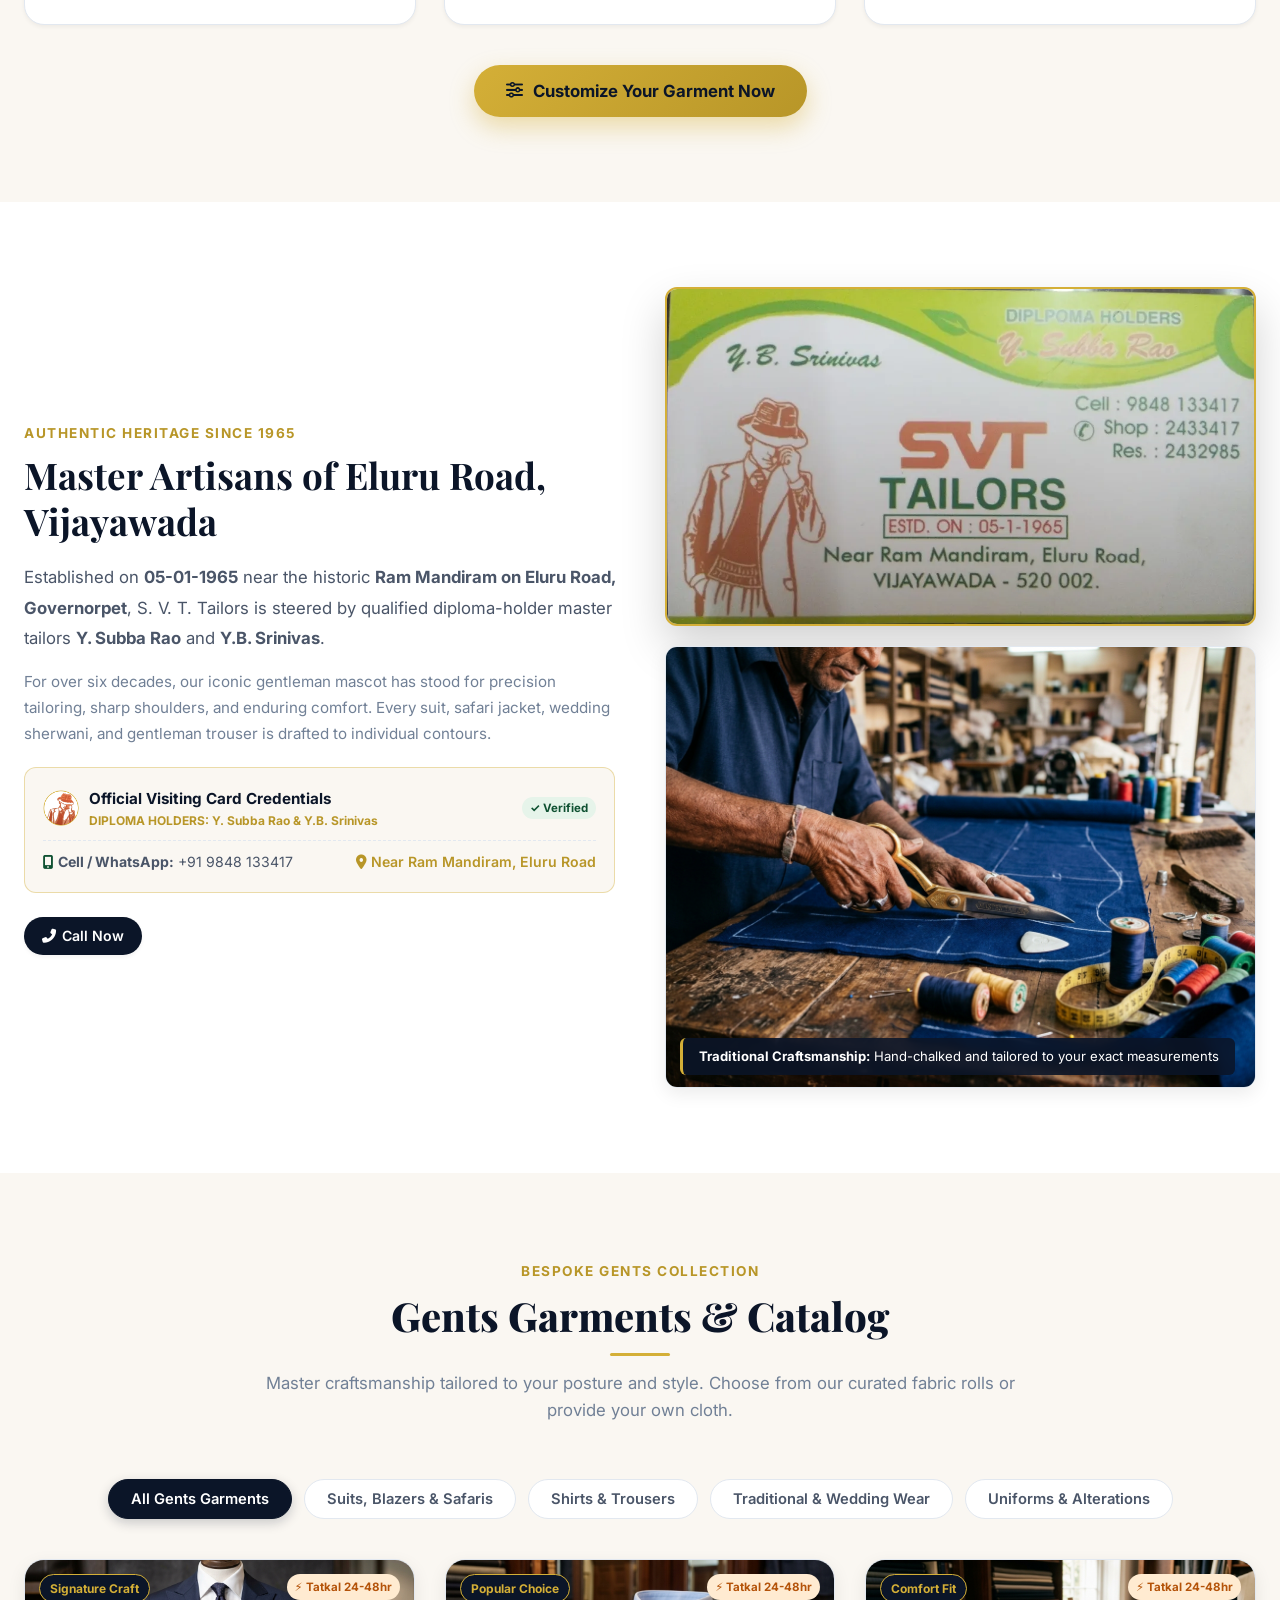
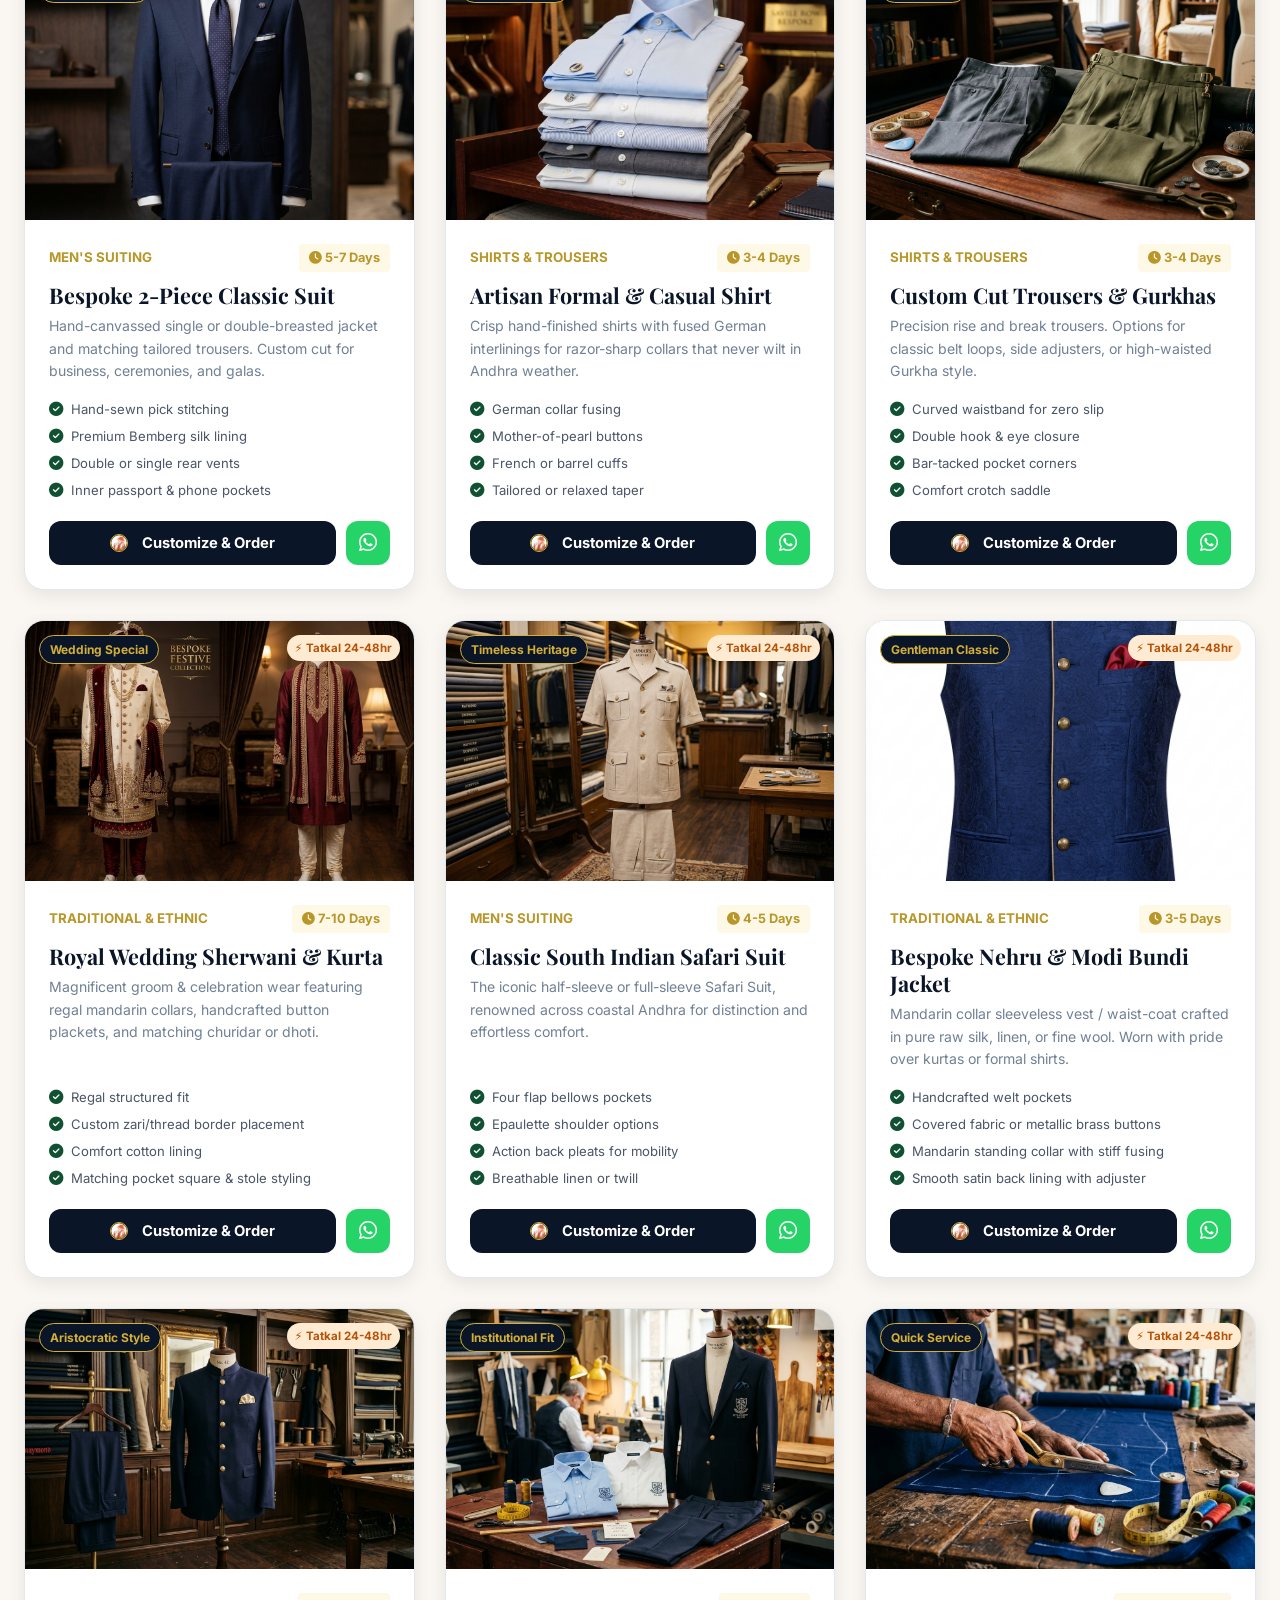
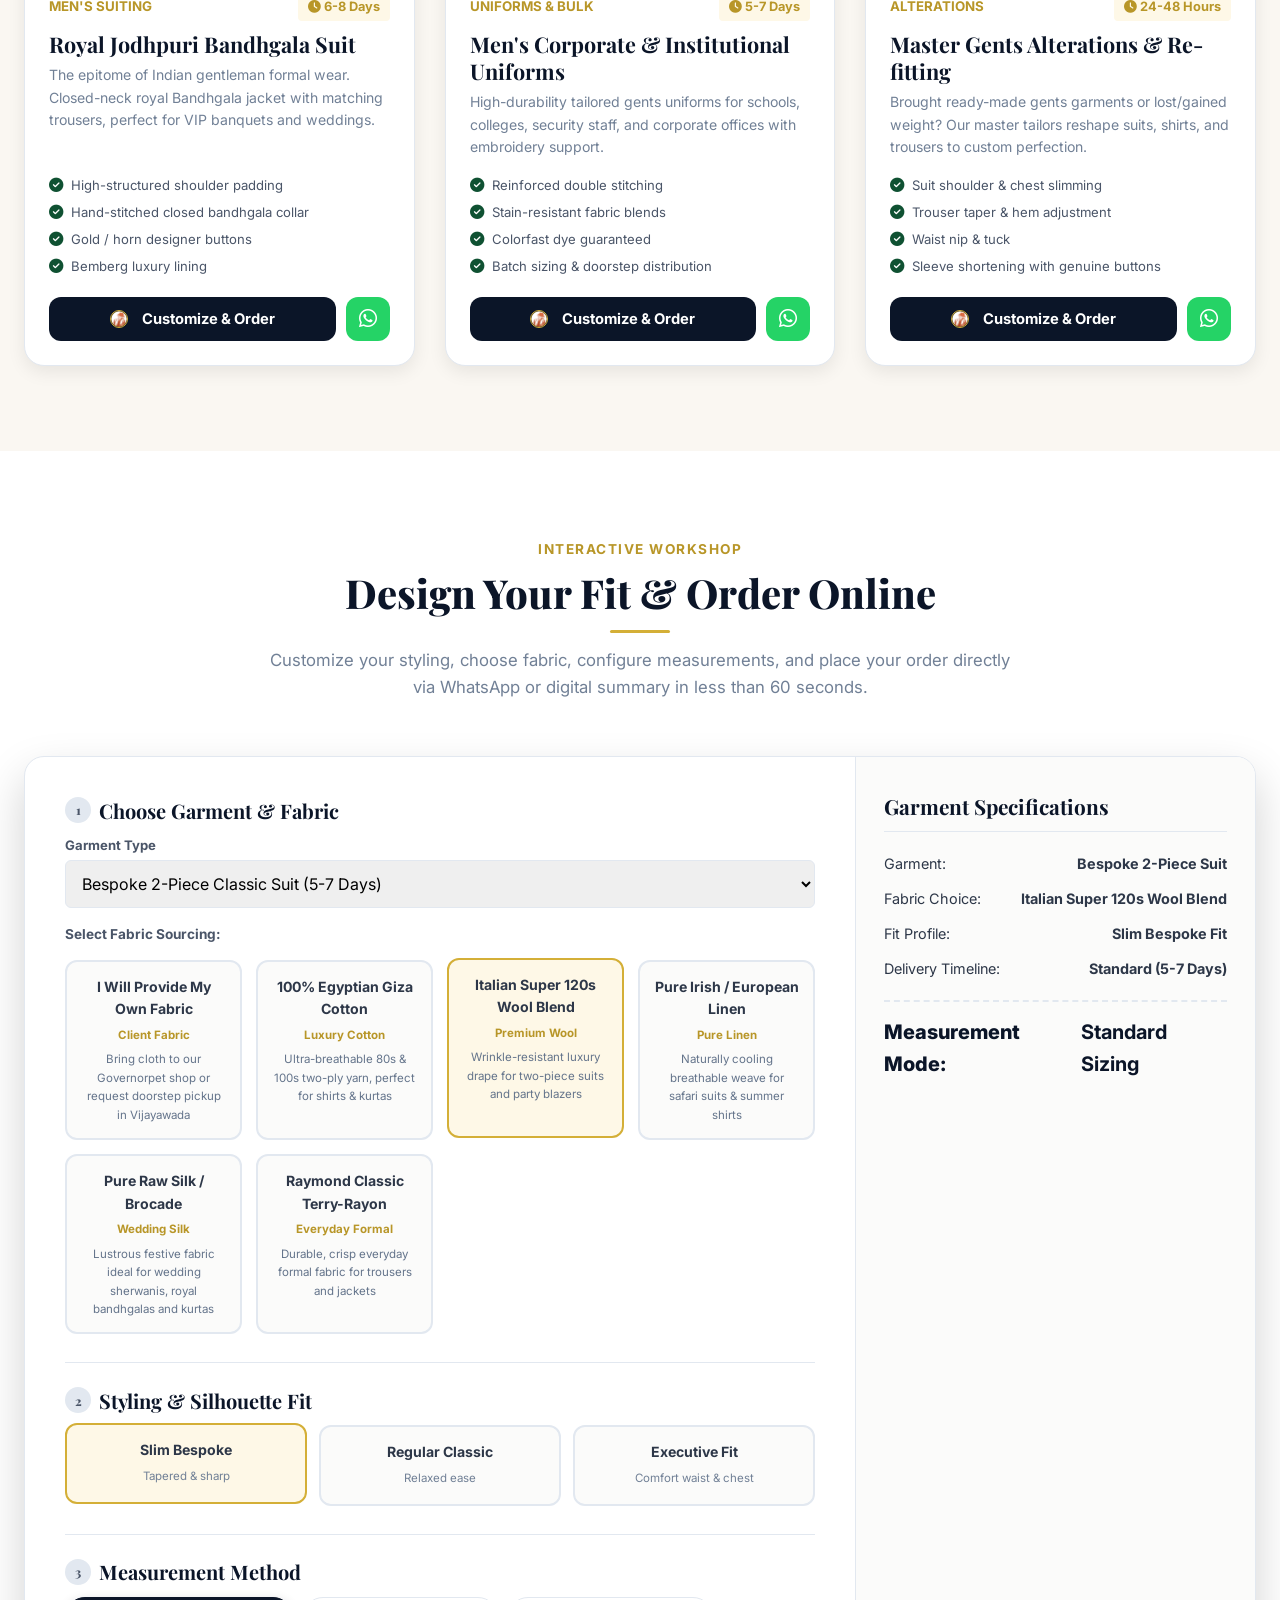
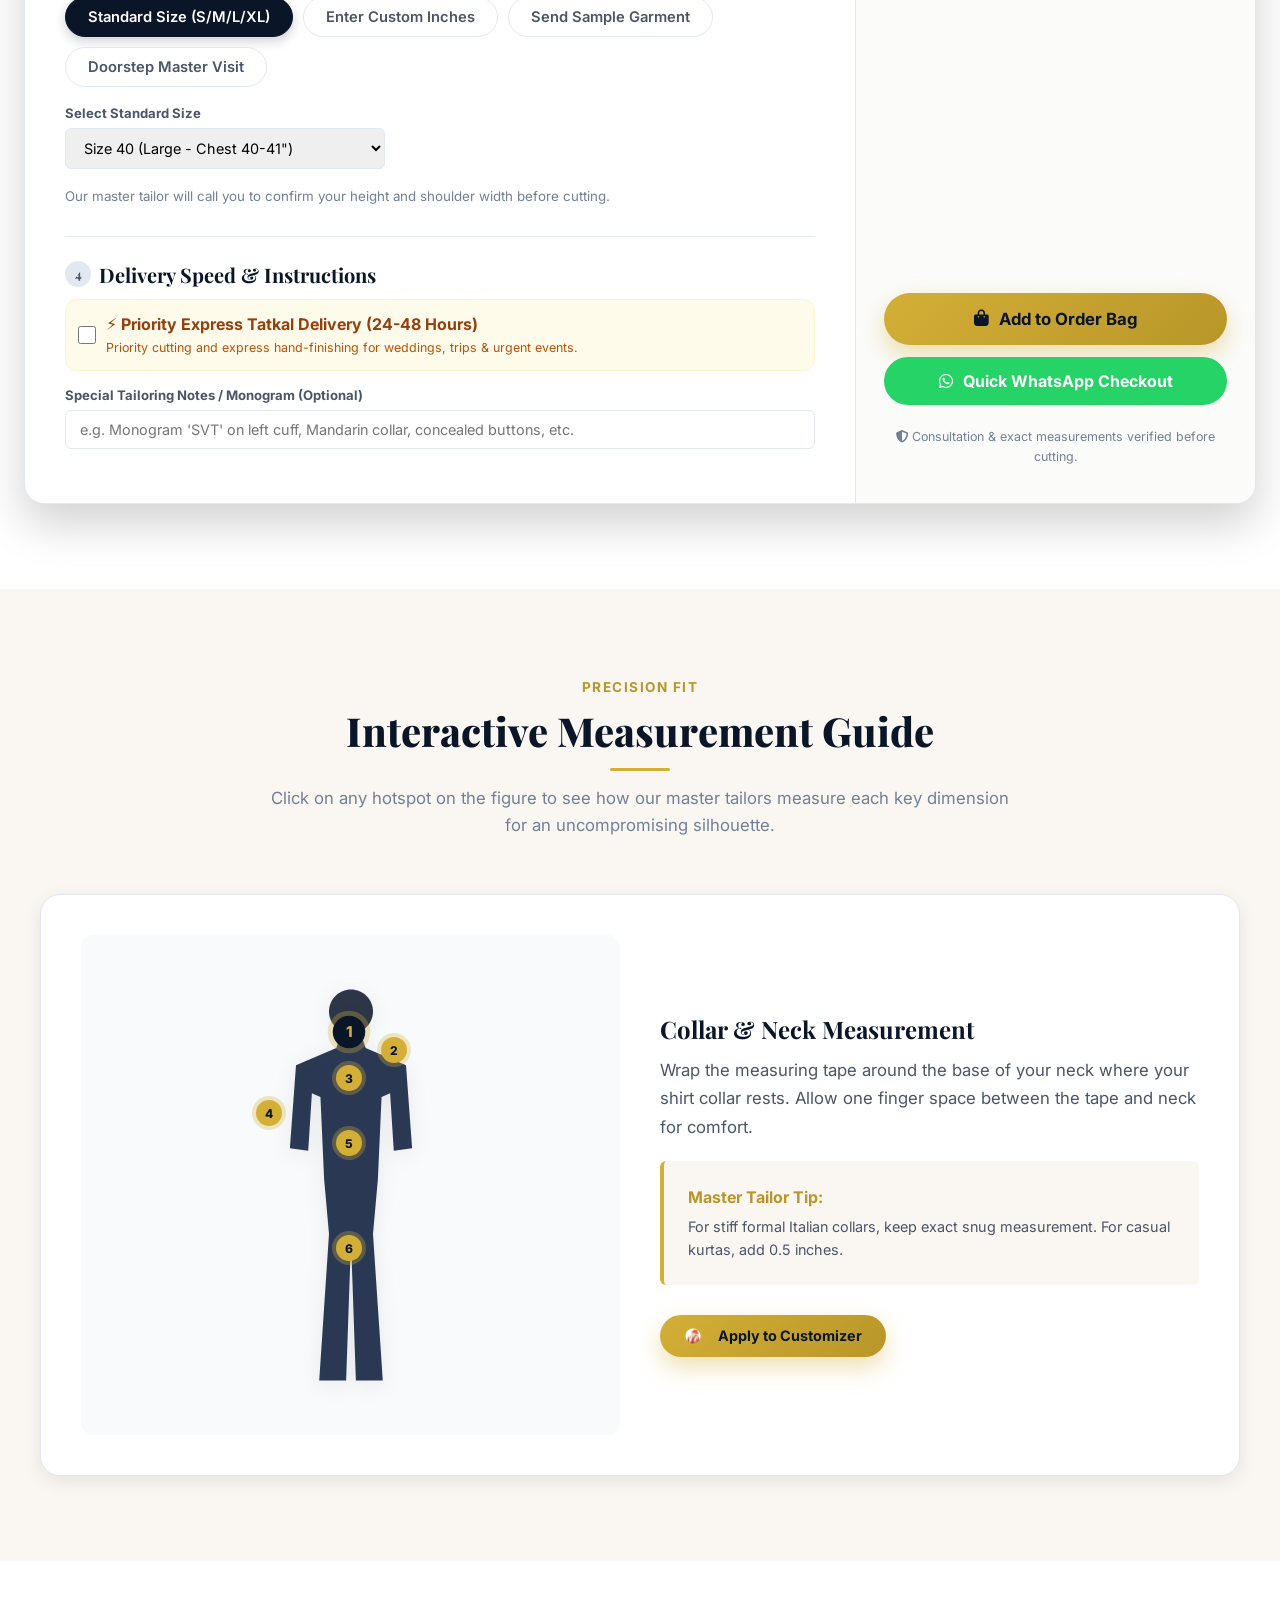
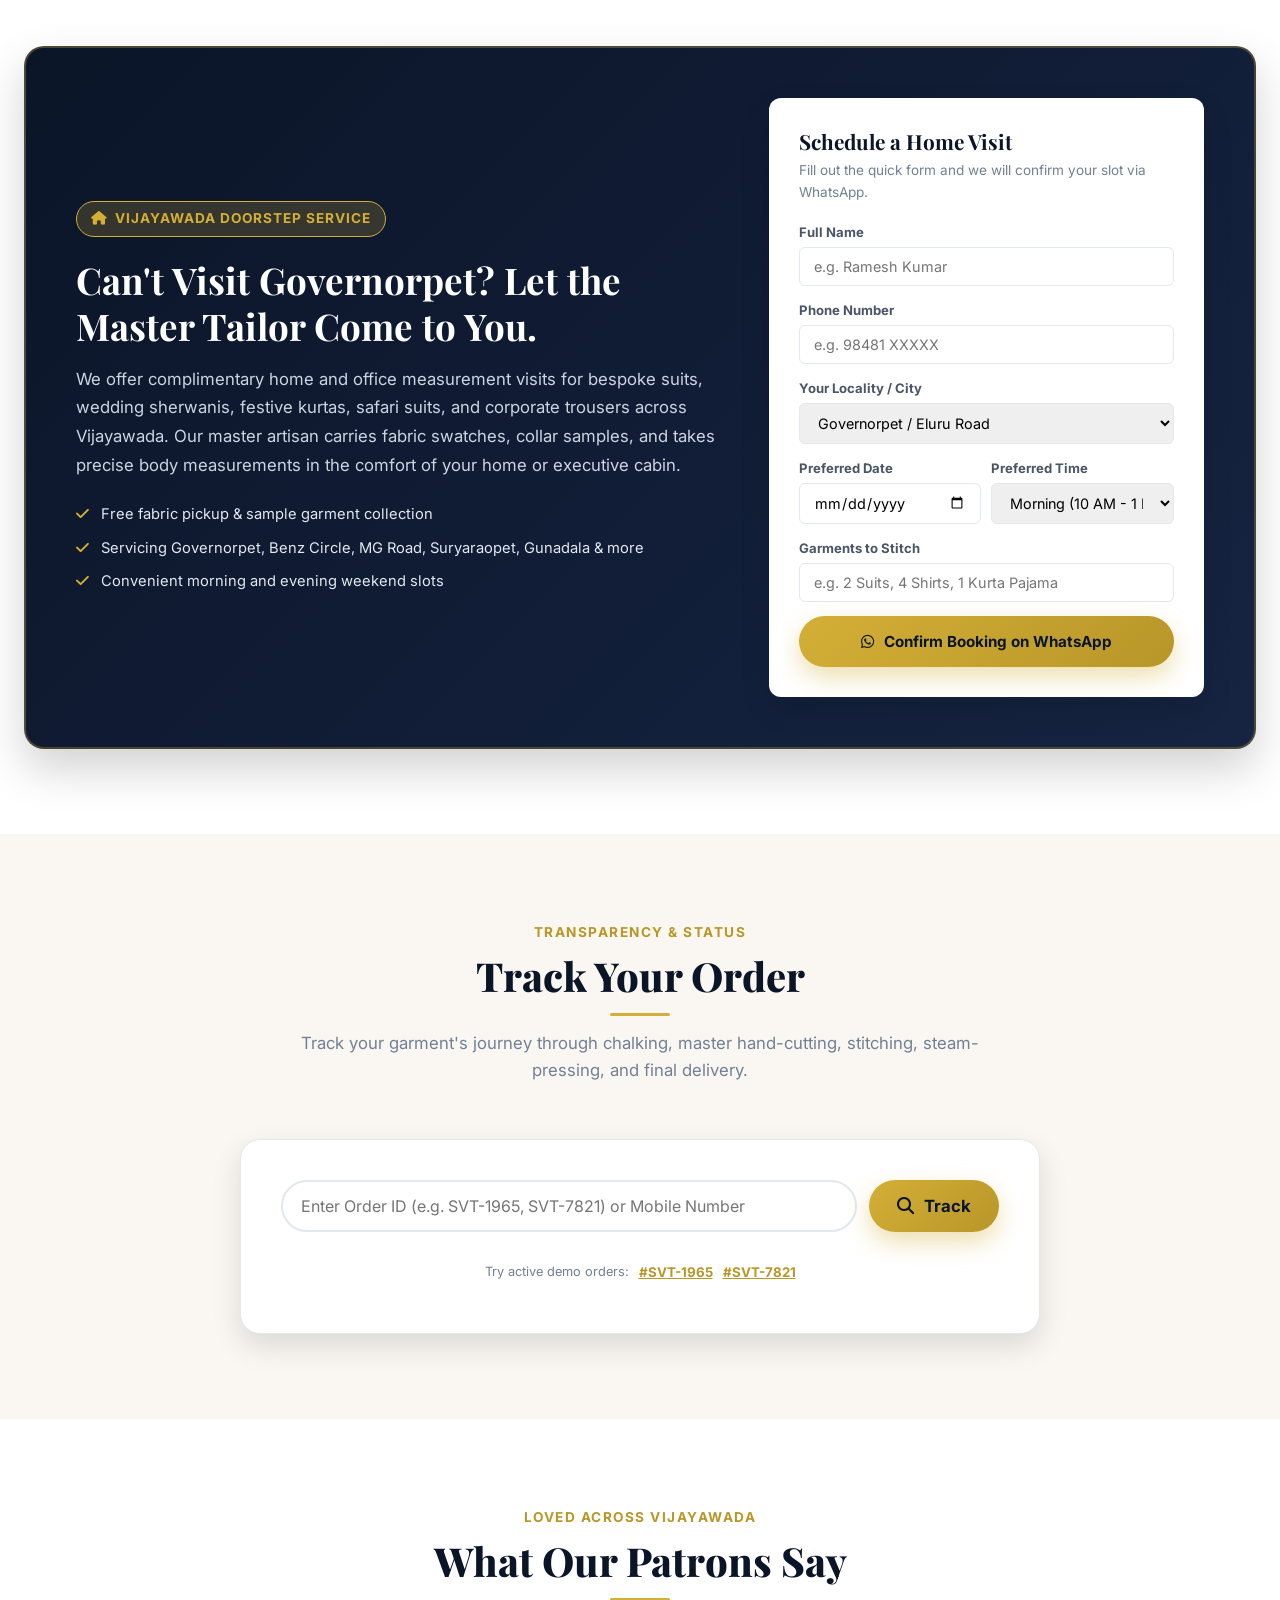
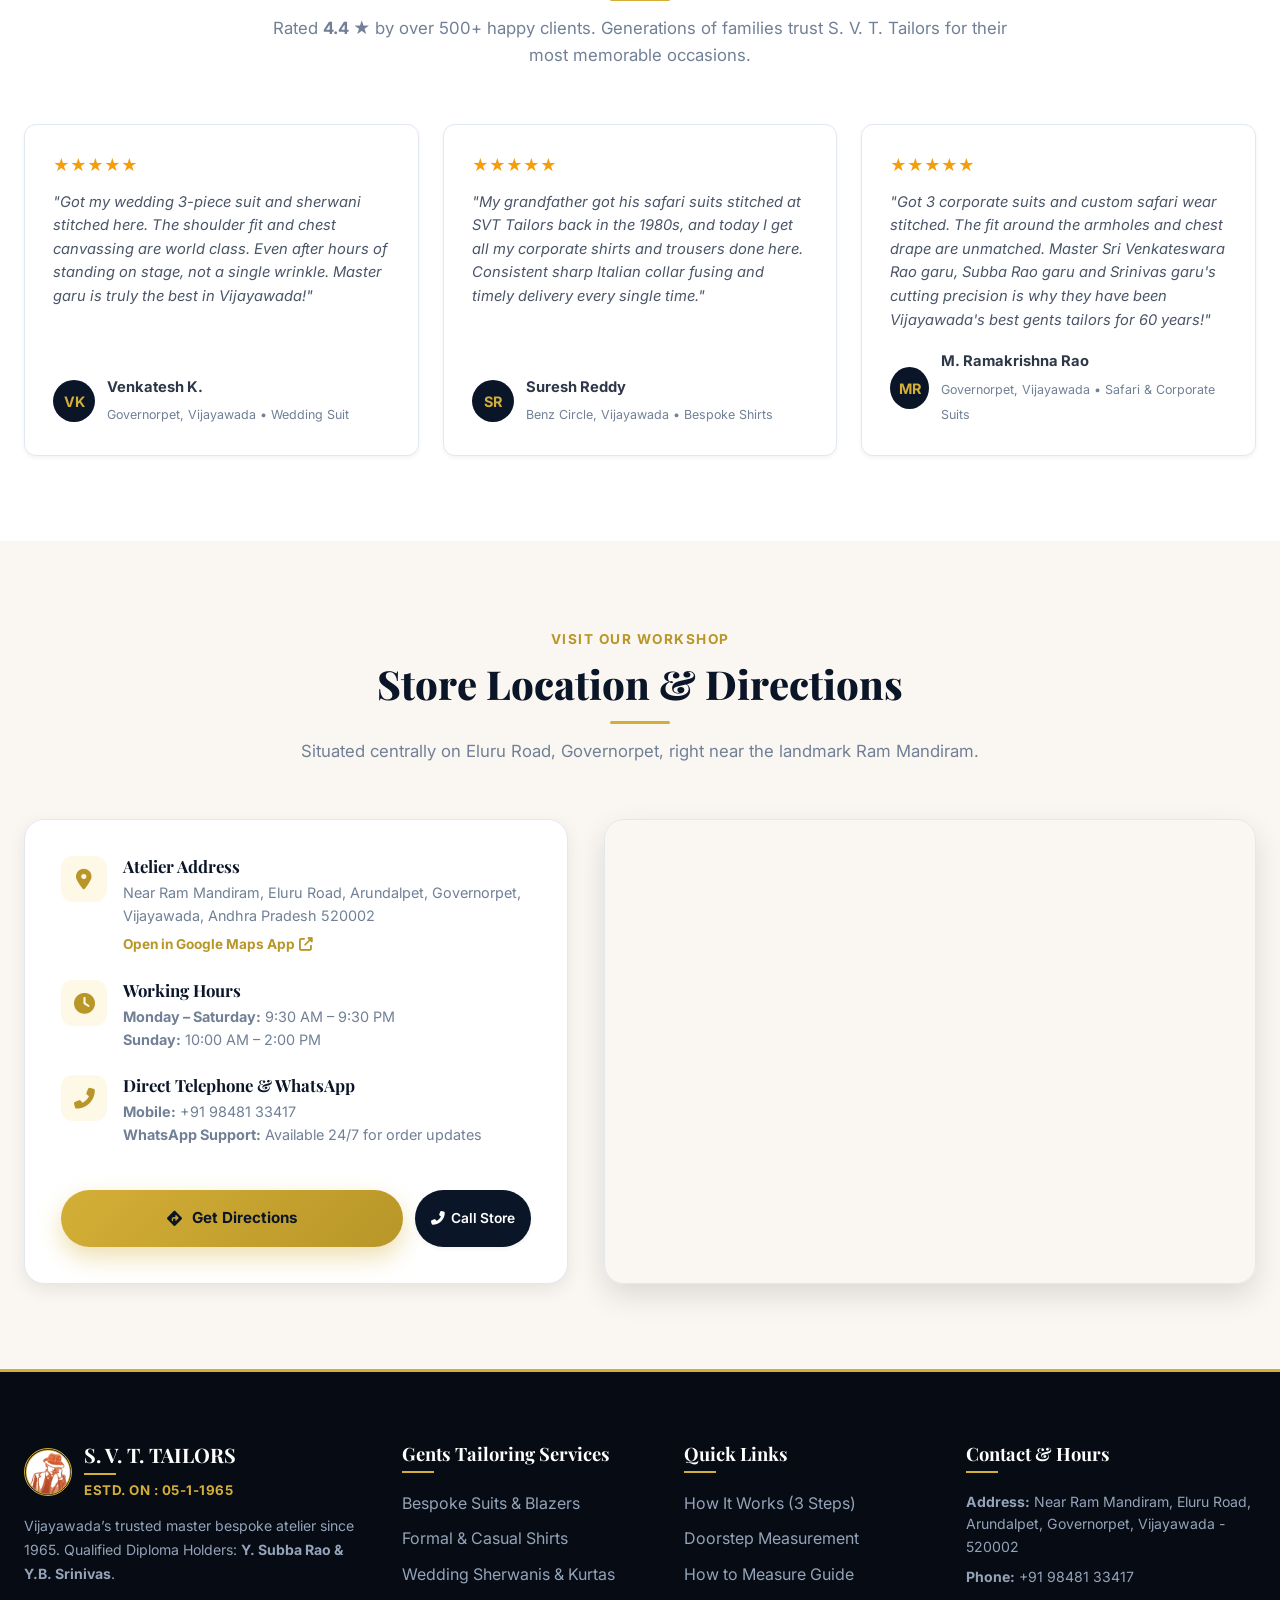
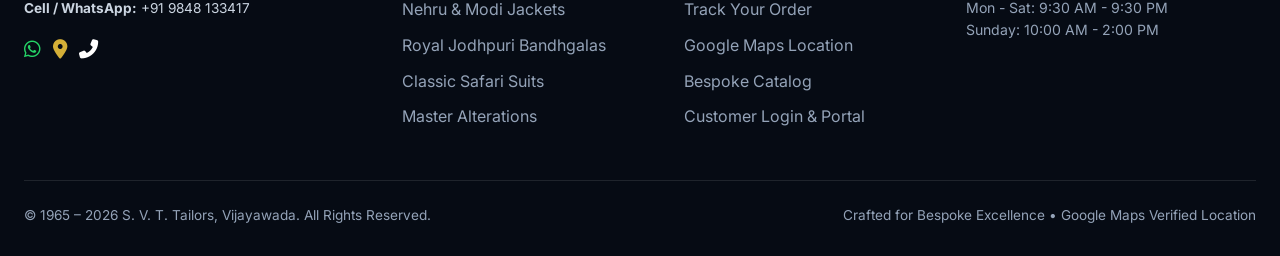
==== commit 0c2cd8ae: "fix(whatsapp): launch WhatsApp Desktop app directly via whatsapp:// protocol, add copy button and fa" ====
--- a/index.html
+++ b/index.html
@@ -175,7 +175,7 @@
           </div>
         </div>
 
-        <button class="btn-checkout-wa" onclick="window.open('https://wa.me/919848133417?text=Hello%20SVT%20Tailors,%20I%20would%20like%20to%20order%20bespoke%20stitching.%20Please%20guide%20me.', '_blank')">
+        <button class="btn-checkout-wa" onclick="openWhatsAppChat('919848133417', 'Hello SVT Tailors, I would like to order bespoke stitching. Please guide me.')">
           <i class="fab fa-whatsapp"></i> Quick Order via WhatsApp
         </button>
       </div>
@@ -882,7 +882,7 @@
 
   <!-- Floating Action Buttons -->
   <div class="floating-actions">
-    <a href="https://wa.me/919848133417?text=Hello%20SVT%20Tailors,%20I%20want%20to%20place%20a%20tailoring%20order." target="_blank" class="float-btn whatsapp" title="Chat on WhatsApp">
+    <a href="javascript:void(0)" onclick="openWhatsAppChat('919848133417', 'Hello SVT Tailors, I want to place a tailoring order.')" class="float-btn whatsapp" title="Chat on WhatsApp">
       <i class="fab fa-whatsapp"></i>
       <span class="float-tooltip">Chat on WhatsApp</span>
     </a>
@@ -913,7 +913,7 @@
           <strong>Cell / WhatsApp:</strong> +91 9848 133417
         </p>
         <div style="display: flex; gap: 12px; font-size: 1.2rem;">
-          <a href="https://wa.me/919848133417" target="_blank" style="color: #25d366;"><i class="fab fa-whatsapp"></i></a>
+          <a href="javascript:void(0)" onclick="openWhatsAppChat('919848133417', 'Hello SVT Tailors, I am inquiring from your website.')" style="color: #25d366;"><i class="fab fa-whatsapp"></i></a>
           <a href="https://maps.app.goo.gl/tUgrhQhHEAkgGBXQ7" target="_blank" style="color: var(--secondary);"><i class="fas fa-map-marker-alt"></i></a>
           <a href="tel:9848133417" style="color: var(--white);"><i class="fas fa-phone-alt"></i></a>
         </div>
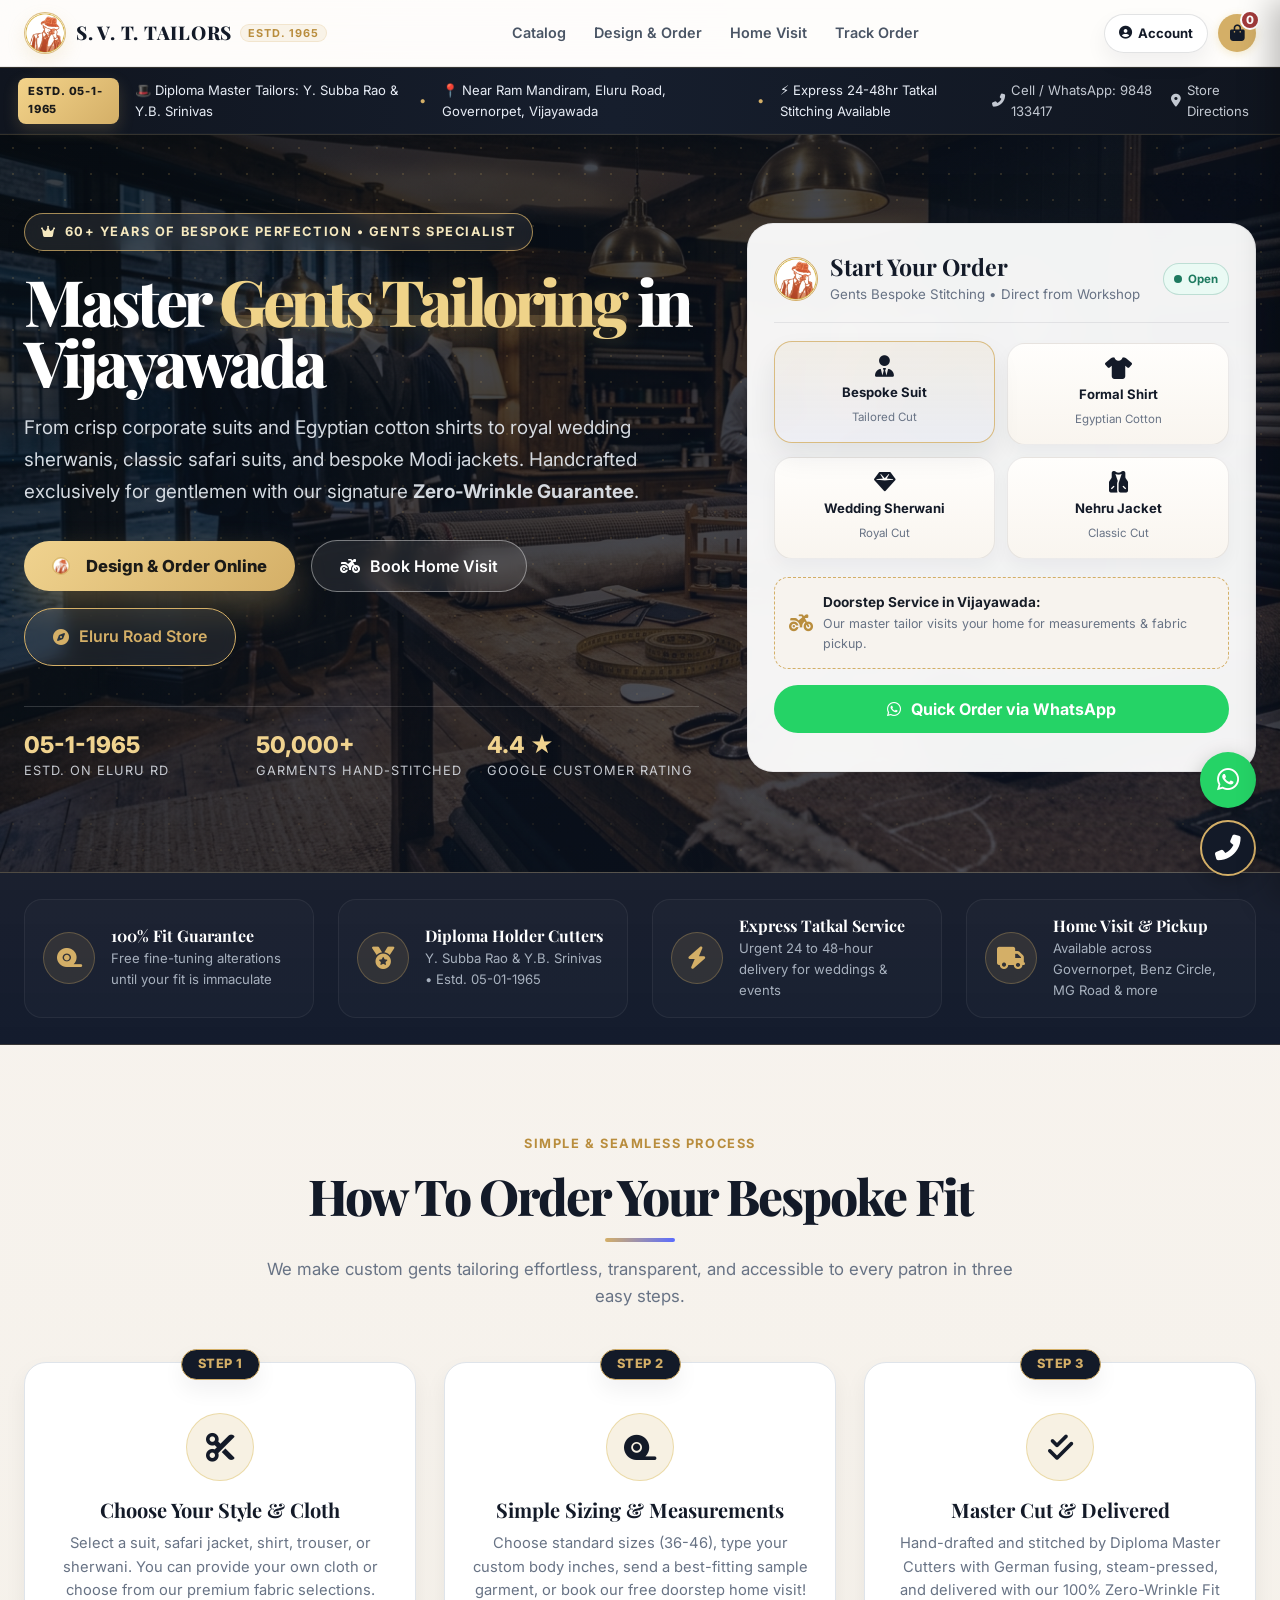
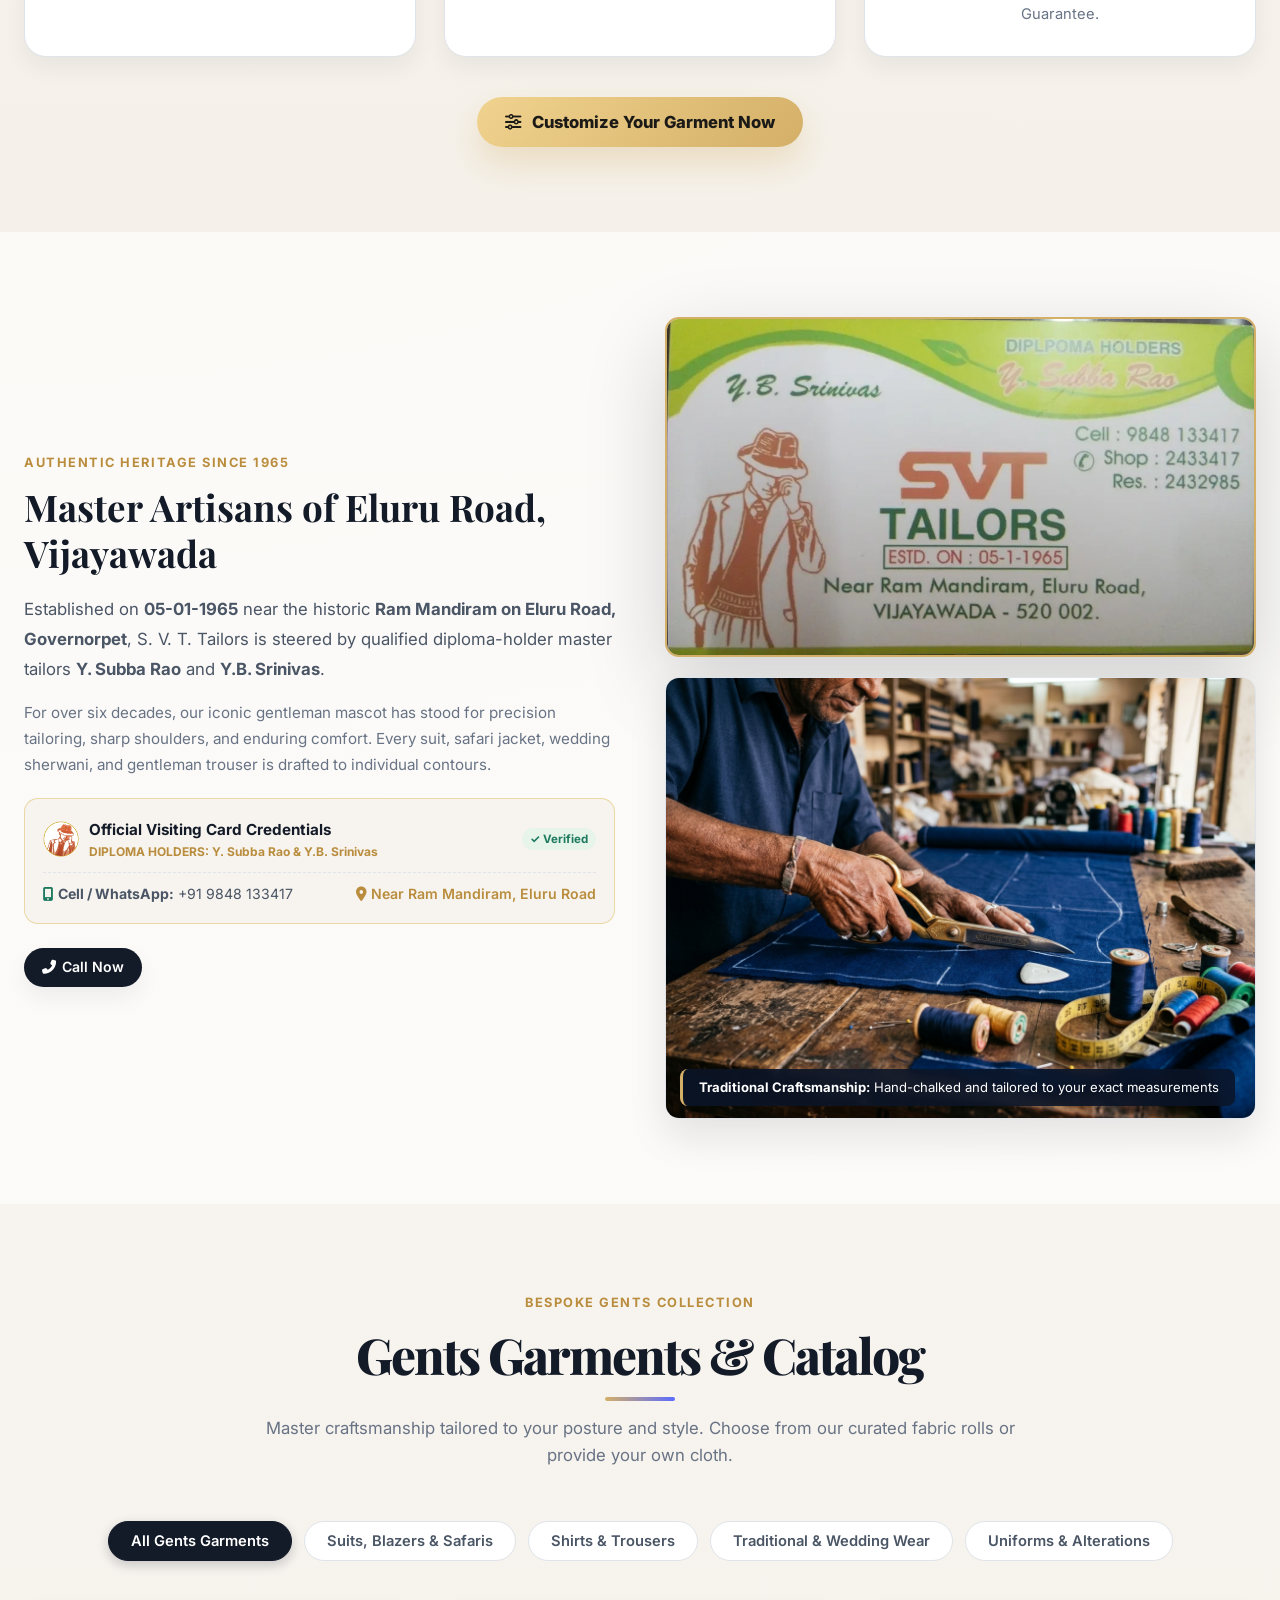
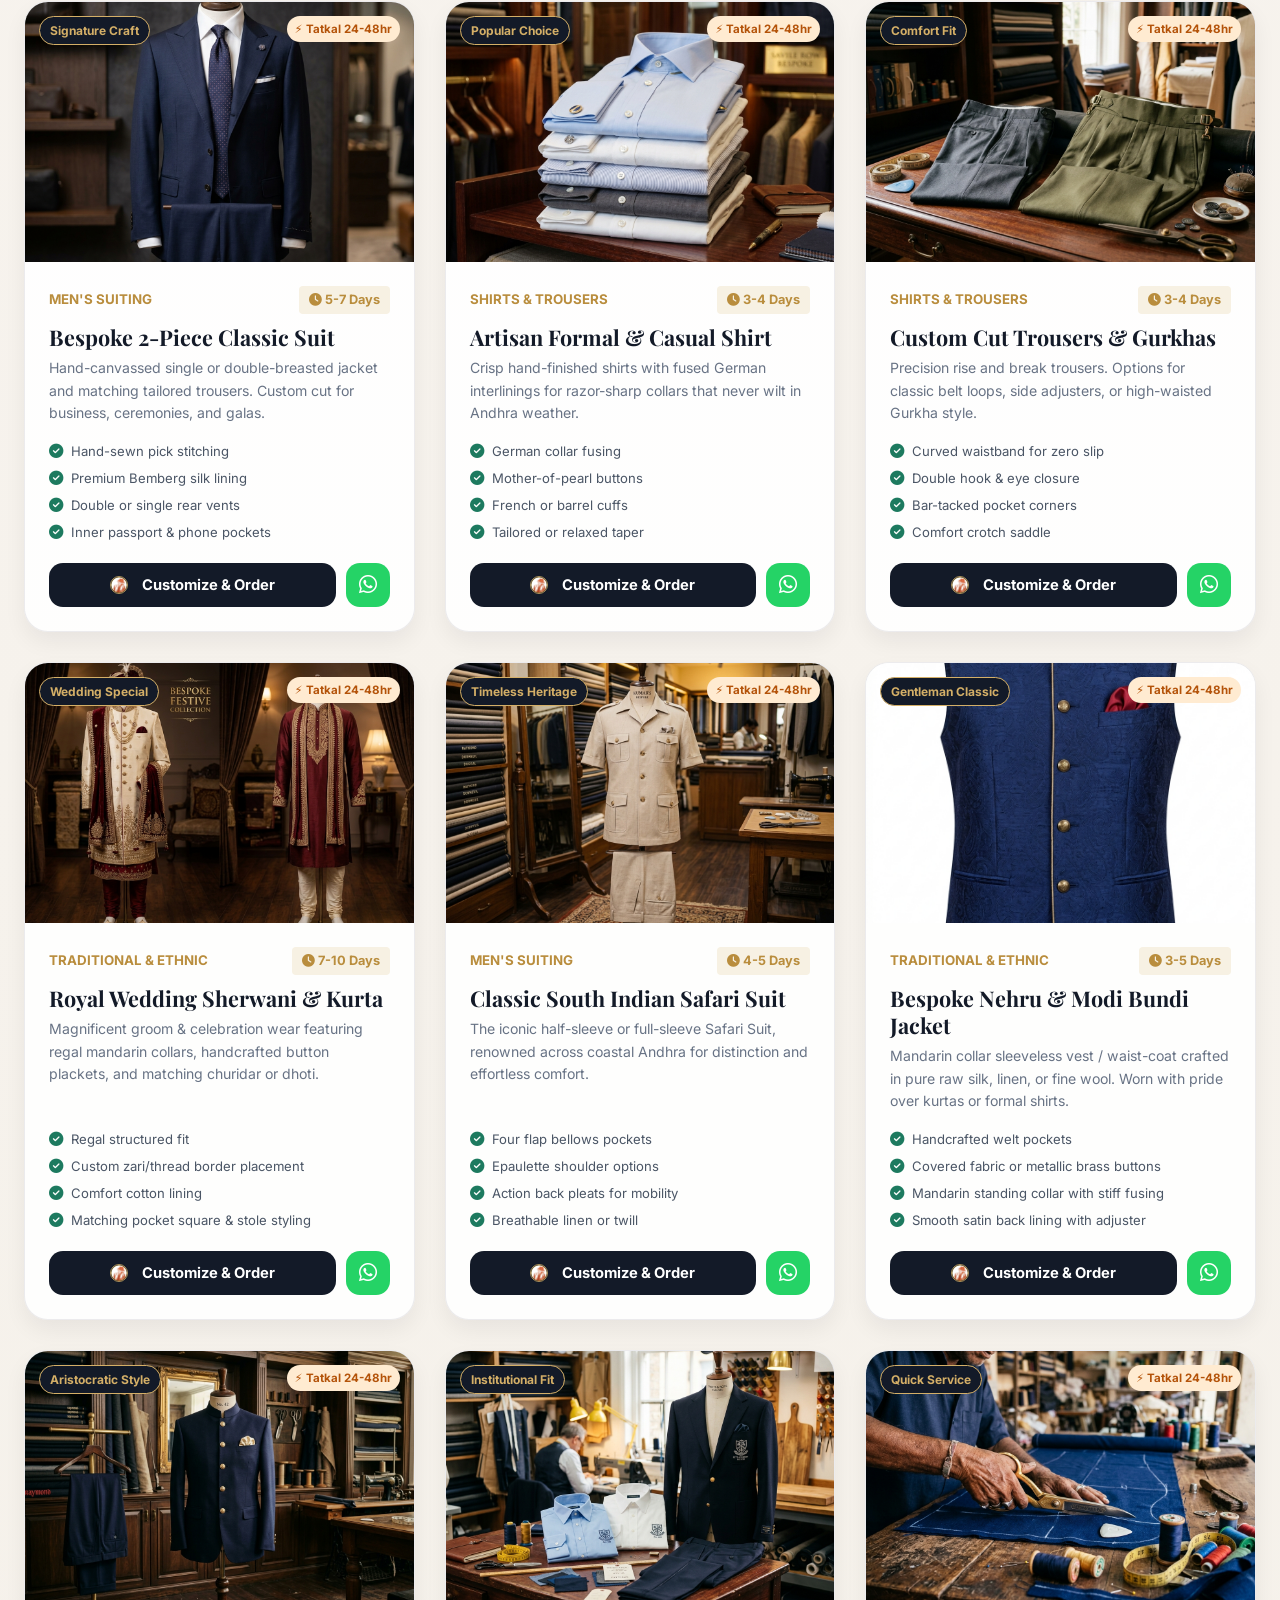
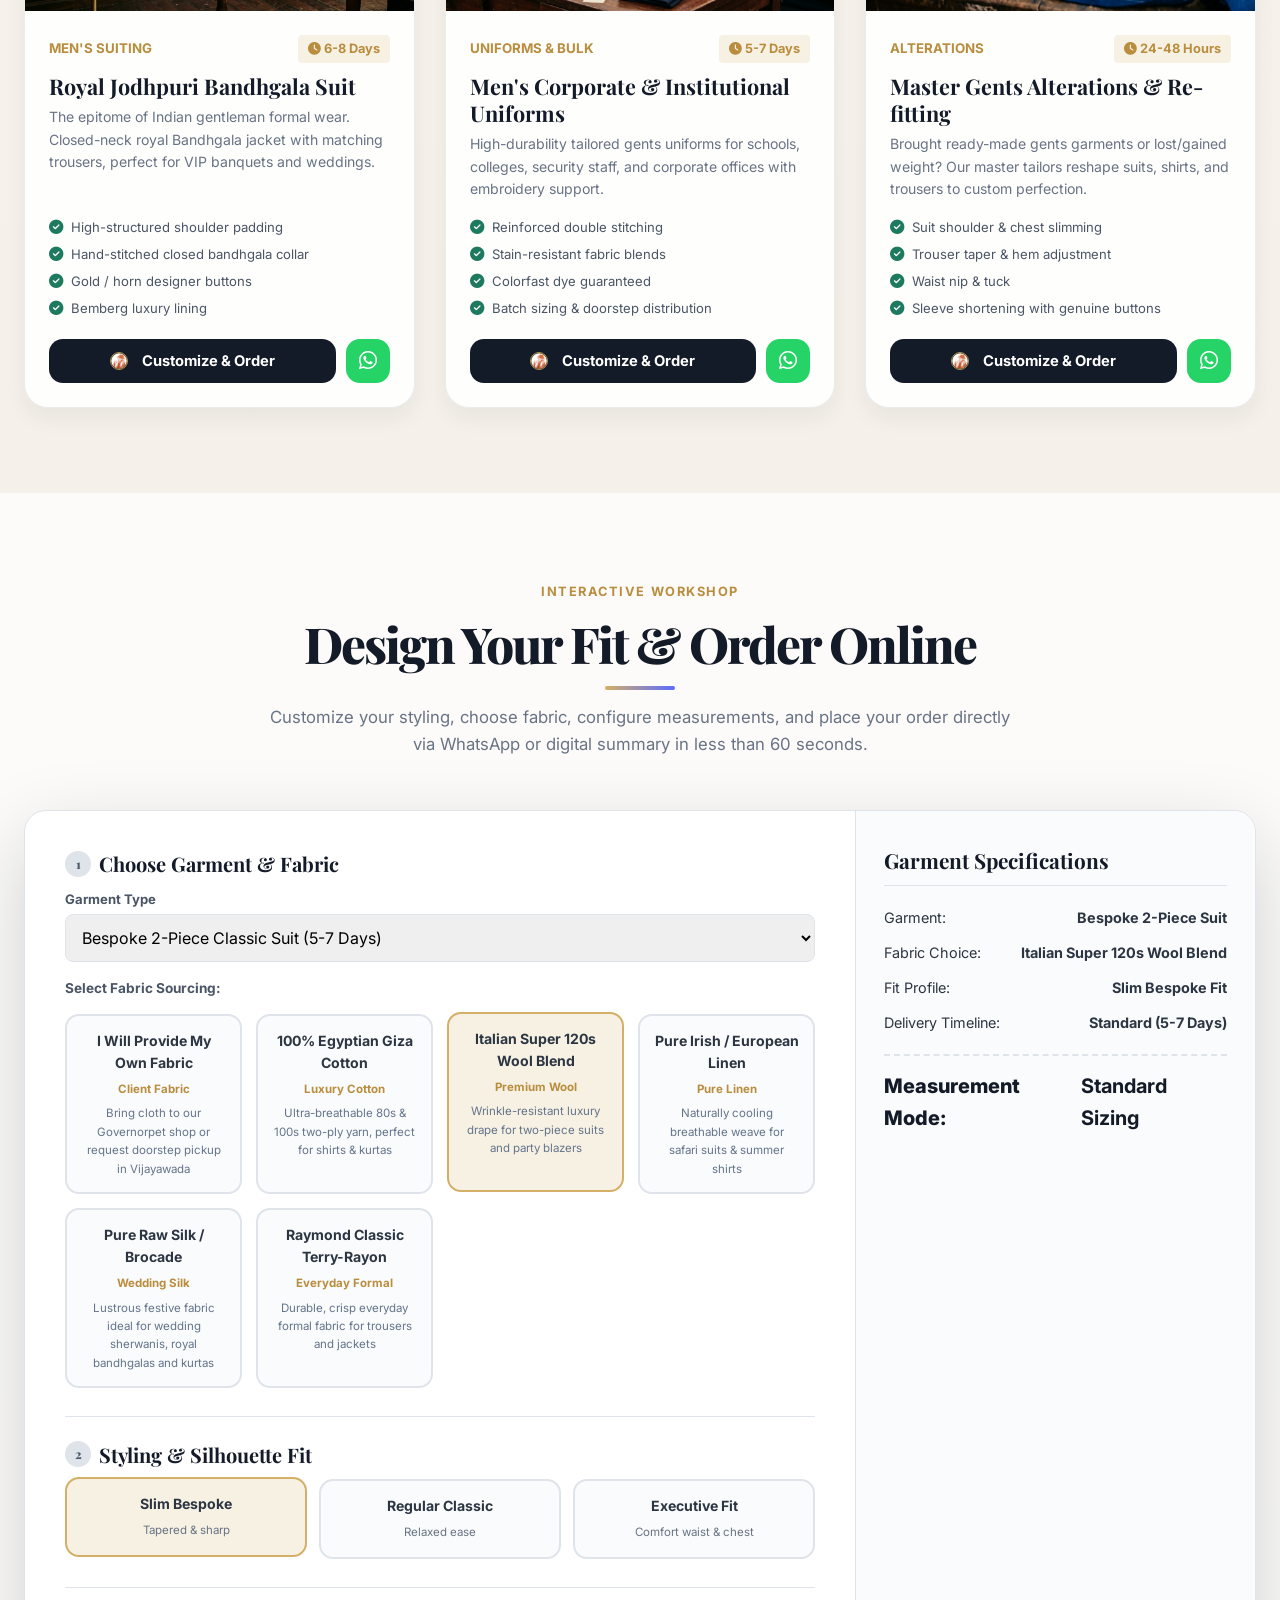
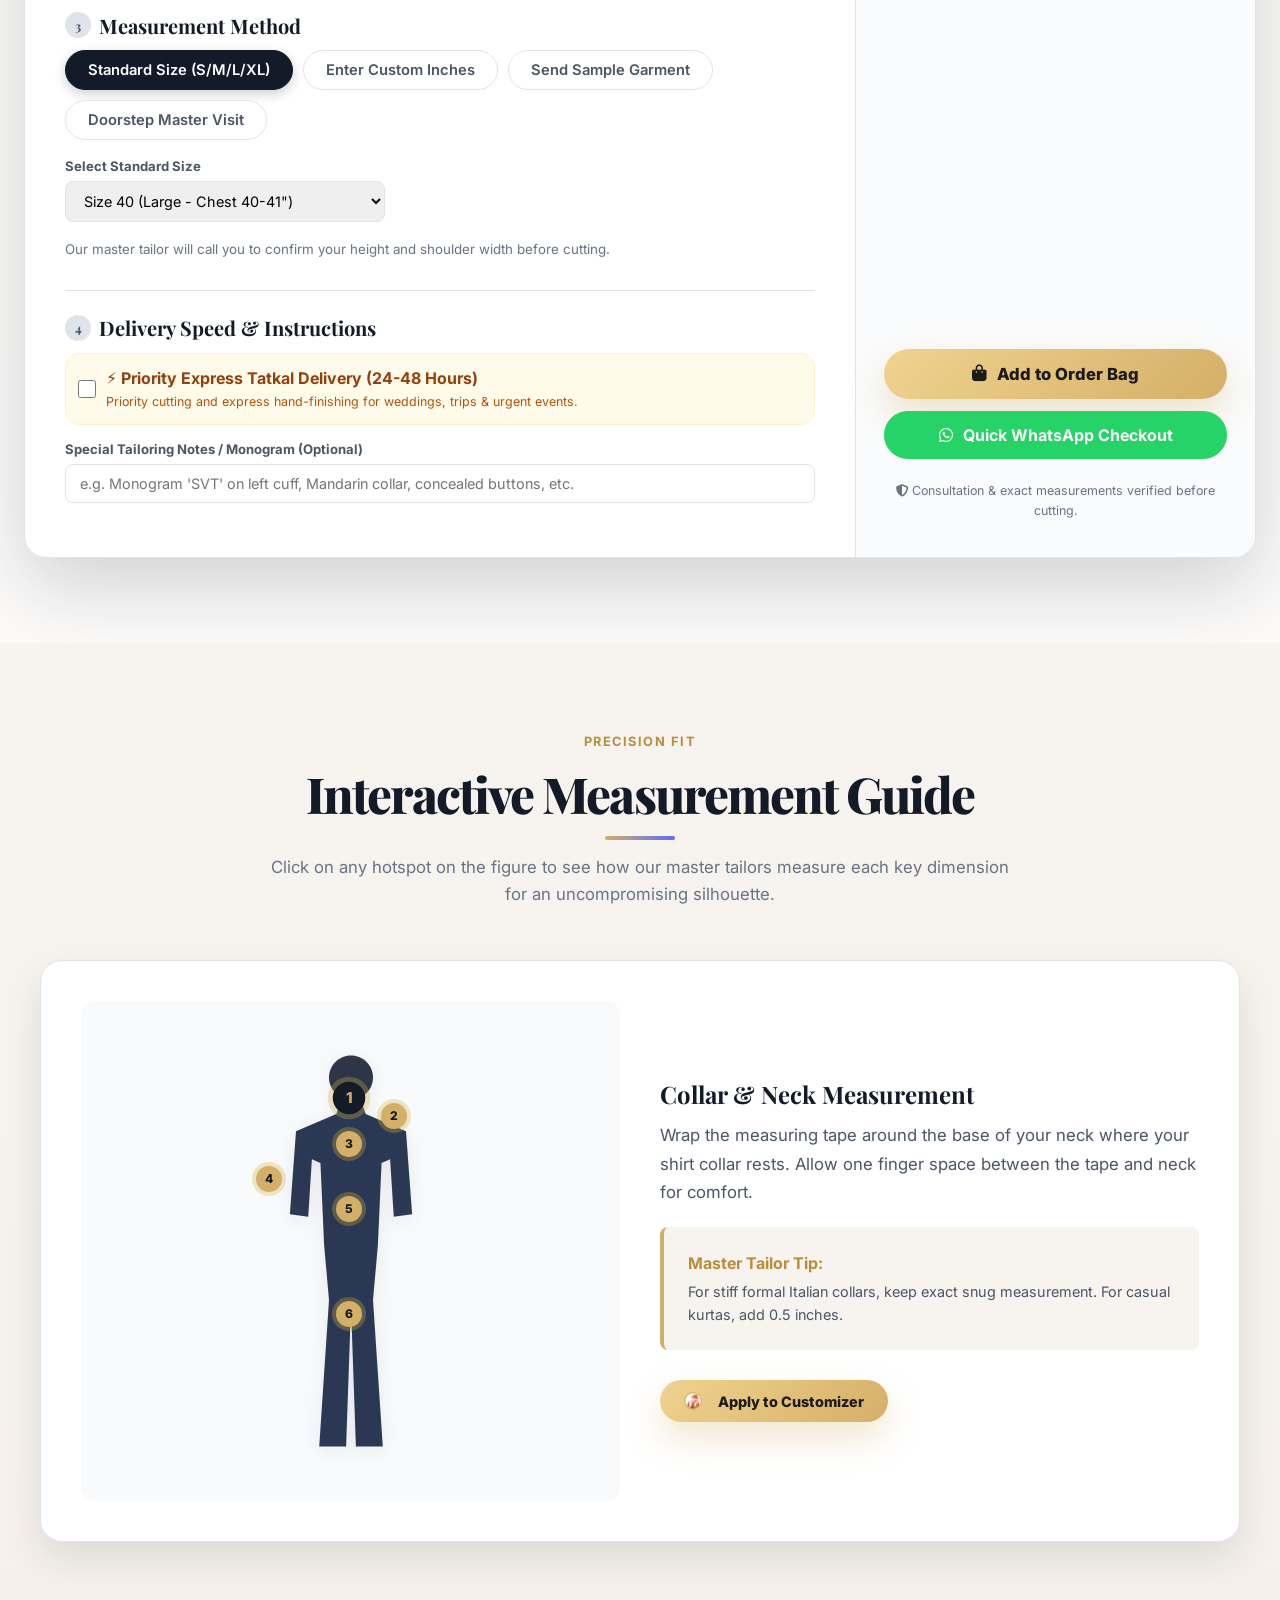
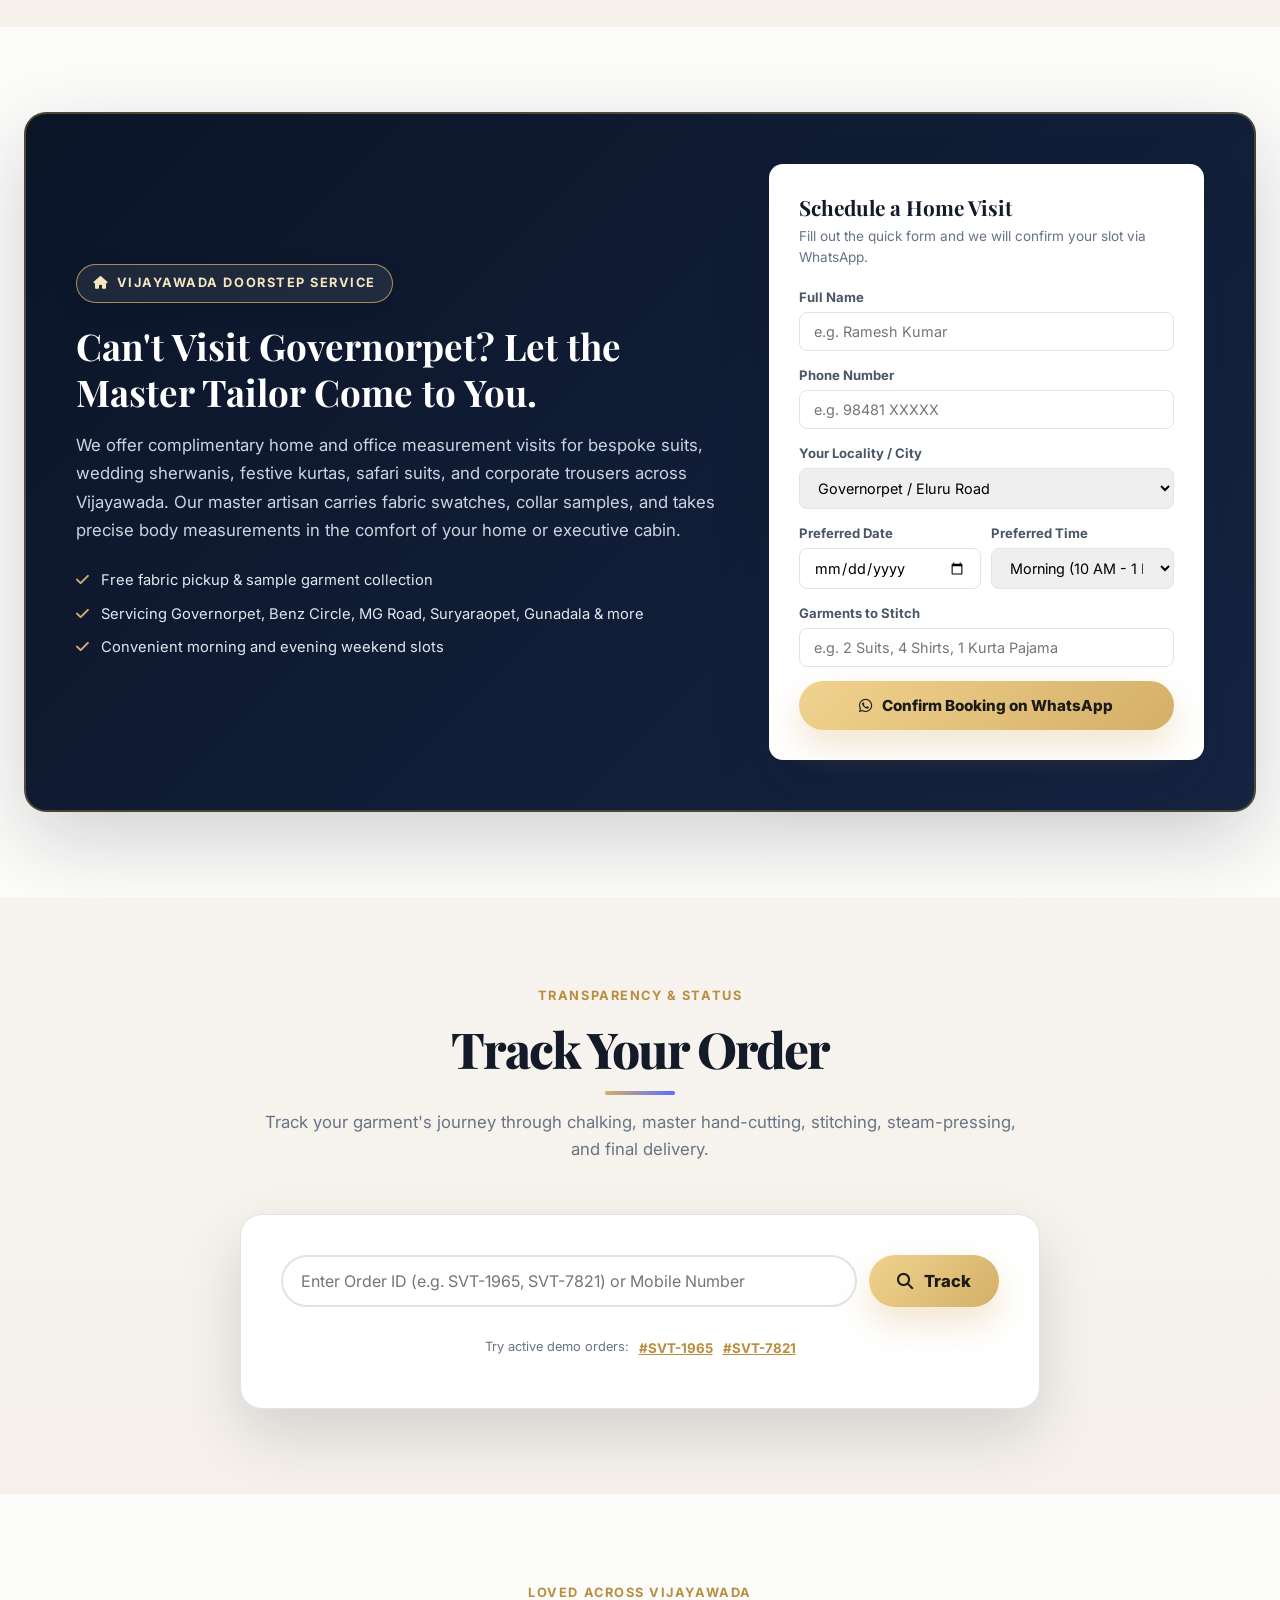
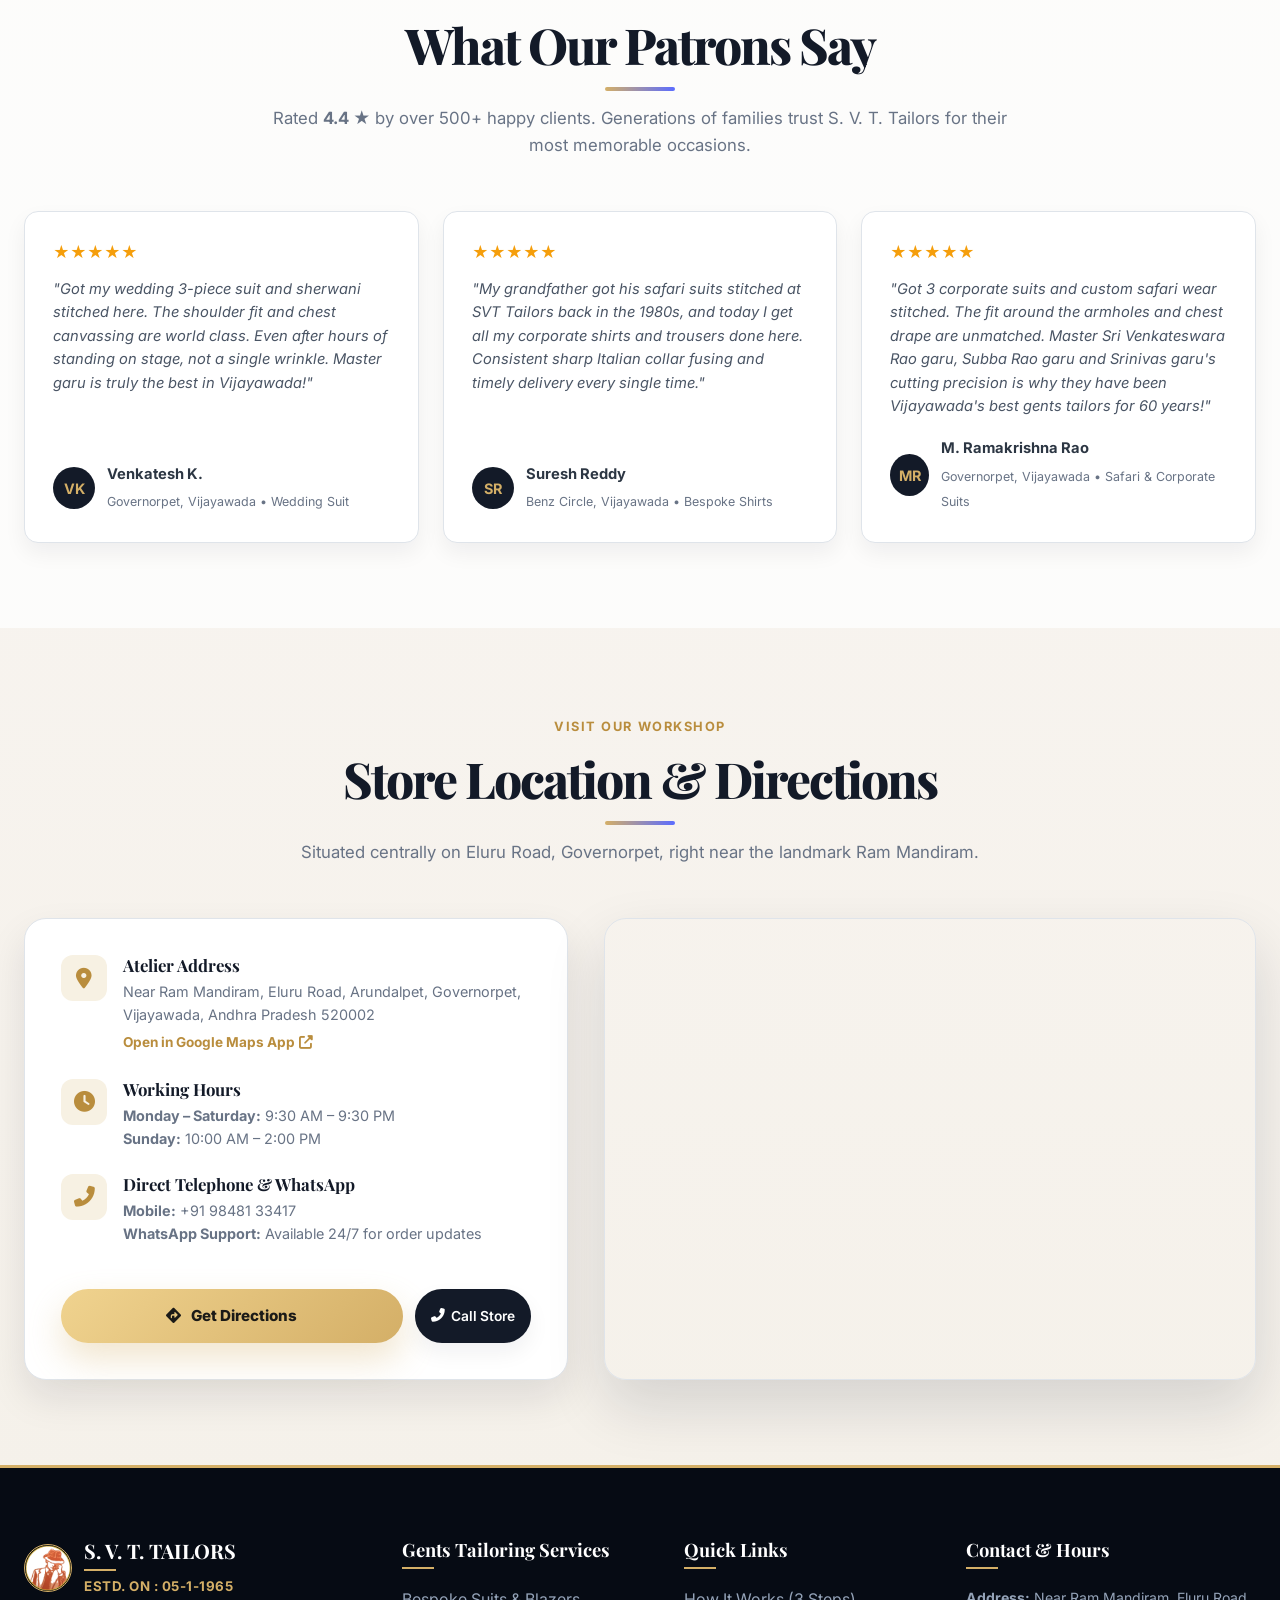
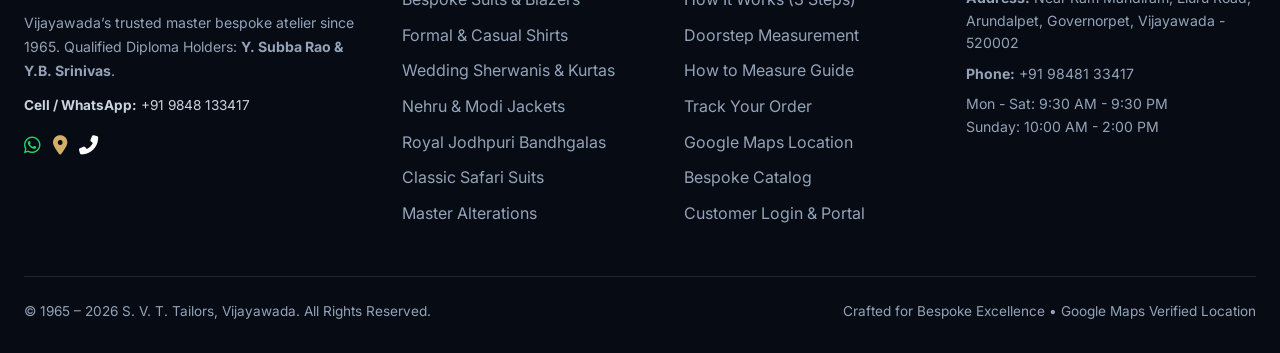
==== commit 75ccd584: "feat(ui): swap navbar and top announcement bar layout" ====
--- a/index.html
+++ b/index.html
@@ -22,23 +22,6 @@
 </head>
 <body>
 
-  <!-- Top Announcement & Contact Bar -->
-  <header class="top-bar">
-    <div class="top-bar-marquee">
-      <span class="top-badge">Estd. 05-1-1965</span>
-      <span>🎩 Diploma Master Tailors: Y. Subba Rao &amp; Y.B. Srinivas</span>
-      <span style="color: var(--secondary);">•</span>
-      <span>📍 Near Ram Mandiram, Eluru Road, Governorpet, Vijayawada</span>
-      <span style="color: var(--secondary);">•</span>
-      <span>⚡ Express 24-48hr Tatkal Stitching Available</span>
-    </div>
-    <div class="top-bar-links">
-      <a href="tel:9848133417"><i class="fas fa-phone-alt"></i> Cell / WhatsApp: 9848 133417</a>
-      <a href="https://maps.app.goo.gl/tUgrhQhHEAkgGBXQ7" target="_blank"><i class="fas fa-map-marker-alt"></i> Store Directions</a>
-    </div>
-  </header>
-
-  <!-- Main Navigation Bar -->
   <!-- Main Navigation Bar -->
   <nav class="main-nav">
     <div class="nav-container">
@@ -85,6 +68,22 @@
       </div>
     </div>
   </nav>
+
+  <!-- Top Announcement & Contact Bar -->
+  <header class="top-bar">
+    <div class="top-bar-marquee">
+      <span class="top-badge">Estd. 05-1-1965</span>
+      <span>🎩 Diploma Master Tailors: Y. Subba Rao &amp; Y.B. Srinivas</span>
+      <span style="color: var(--secondary);">•</span>
+      <span>📍 Near Ram Mandiram, Eluru Road, Governorpet, Vijayawada</span>
+      <span style="color: var(--secondary);">•</span>
+      <span>⚡ Express 24-48hr Tatkal Stitching Available</span>
+    </div>
+    <div class="top-bar-links">
+      <a href="tel:9848133417"><i class="fas fa-phone-alt"></i> Cell / WhatsApp: 9848 133417</a>
+      <a href="https://maps.app.goo.gl/tUgrhQhHEAkgGBXQ7" target="_blank"><i class="fas fa-map-marker-alt"></i> Store Directions</a>
+    </div>
+  </header>
 
   <!-- Hero Section -->
   <section class="hero" id="home">
--- a/style.css
+++ b/style.css
@@ -4,38 +4,40 @@
    ========================================================================== */
 
 :root {
-  --primary: #0b1528;
-  --primary-light: #162442;
-  --secondary: #d4af37; /* Royal Tailor Gold */
-  --secondary-hover: #b89628;
-  --secondary-light: #fef8e7;
-  --accent: #c59b27;
-  --emerald: #0f5132;
-  --emerald-light: #d1e7dd;
-  --crimson: #8b0000;
-  --dark: #121824;
-  --gray-900: #1a202c;
-  --gray-800: #2d3748;
-  --gray-700: #4a5568;
-  --gray-600: #718096;
-  --gray-300: #e2e8f0;
-  --gray-100: #f7fafc;
-  --gray-50: #fbfbfa;
+  --primary: #131a28;
+  --primary-light: #1a2336;
+  --secondary: #d4af67;
+  --secondary-hover: #b98d3d;
+  --secondary-light: #f7f1e3;
+  --accent: #5b6cff;
+  --accent-soft: rgba(91, 108, 255, 0.12);
+  --emerald: #1d7a5f;
+  --emerald-light: #dff6ef;
+  --crimson: #a23b3b;
+  --dark: #171d27;
+  --gray-900: #1d2430;
+  --gray-800: #2c3643;
+  --gray-700: #4a5565;
+  --gray-600: #687385;
+  --gray-300: #dfe4ea;
+  --gray-100: #f3f5f7;
+  --gray-50: #fafbfc;
   --white: #ffffff;
-  --cream: #faf7f2;
-  
-  --shadow-sm: 0 2px 4px rgba(0,0,0,0.05);
-  --shadow-md: 0 6px 18px rgba(0,0,0,0.08);
-  --shadow-lg: 0 12px 30px rgba(0,0,0,0.12);
-  --shadow-xl: 0 20px 45px rgba(0,0,0,0.18);
-  
+  --cream: #f7f3ee;
+  --bg-soft: #f2efe9;
+  --panel: rgba(255, 255, 255, 0.72);
+  --panel-strong: rgba(255, 255, 255, 0.96);
+  --shadow-sm: 0 10px 22px rgba(17, 24, 39, 0.06);
+  --shadow-md: 0 18px 38px rgba(17, 24, 39, 0.10);
+  --shadow-lg: 0 26px 60px rgba(17, 24, 39, 0.14);
+  --shadow-xl: 0 28px 80px rgba(17, 24, 39, 0.18);
   --font-serif: 'Playfair Display', Georgia, 'Times New Roman', serif;
-  --font-sans: 'Inter', system-ui, -apple-system, BlinkMacSystemFont, 'Segoe UI', Roboto, sans-serif;
-  --radius-sm: 6px;
-  --radius-md: 12px;
-  --radius-lg: 20px;
-  --radius-full: 9999px;
-  --transition: all 0.3s cubic-bezier(0.16, 1, 0.3, 1);
+  --font-sans: 'Inter', system-ui, -apple-system, BlinkMacSystemFont, 'Segoe UI', sans-serif;
+  --radius-sm: 8px;
+  --radius-md: 14px;
+  --radius-lg: 22px;
+  --radius-full: 999px;
+  --transition: all 0.28s cubic-bezier(0.16, 1, 0.3, 1);
 }
 
 *, *::before, *::after {
@@ -52,7 +54,9 @@
 body {
   font-family: var(--font-sans);
   color: var(--gray-800);
-  background-color: var(--cream);
+  background:
+    radial-gradient(circle at top left, rgba(212, 175, 103, 0.12), transparent 26%),
+    linear-gradient(180deg, #f7f3ee 0%, #f5f1ea 28%, #f8f7f3 100%);
   line-height: 1.6;
   overflow-x: hidden;
 }
@@ -82,51 +86,57 @@
    ANNOUNCEMENT BAR
    ========================================================================== */
 .top-bar {
-  background: linear-gradient(90deg, #070d19 0%, #111e38 50%, #070d19 100%);
-  color: #e2e8f0;
-  padding: 8px 16px;
-  font-size: 0.85rem;
+  background: linear-gradient(90deg, #10151f 0%, #161e2d 48%, #10151f 100%);
+  color: #e7ecf5;
+  padding: 10px 18px;
+  font-size: 0.82rem;
   display: flex;
   justify-content: space-between;
   align-items: center;
-  border-bottom: 1px solid rgba(212, 175, 55, 0.25);
+  border-top: 1px solid rgba(212, 175, 103, 0.18);
+  border-bottom: 1px solid rgba(212, 175, 103, 0.18);
   position: relative;
-  z-index: 100;
+  z-index: 90;
+  box-shadow: inset 0 -1px 0 rgba(255,255,255,0.02);
 }
 
 .top-bar-marquee {
   display: flex;
   align-items: center;
-  gap: 20px;
+  gap: 16px;
+  min-width: 0;
 }
 
 .top-badge {
-  background: var(--secondary);
-  color: #0b1528;
-  font-weight: 700;
-  padding: 2px 8px;
-  border-radius: 4px;
-  font-size: 0.75rem;
-  letter-spacing: 0.5px;
+  background: linear-gradient(135deg, #f3d38a 0%, var(--secondary) 100%);
+  color: #1a1a1a;
+  font-weight: 800;
+  padding: 5px 10px;
+  border-radius: 8px;
+  font-size: 0.7rem;
+  letter-spacing: 0.07em;
   text-transform: uppercase;
+  box-shadow: 0 6px 16px rgba(212, 175, 103, 0.2);
 }
 
 .top-bar-links {
   display: flex;
   align-items: center;
-  gap: 16px;
+  gap: 18px;
 }
 
 .top-bar-links a {
-  color: #cbd5e1;
+  color: rgba(231, 236, 245, 0.9);
   transition: var(--transition);
   display: inline-flex;
   align-items: center;
   gap: 6px;
+  opacity: 0.92;
 }
 
 .top-bar-links a:hover {
   color: var(--secondary);
+  opacity: 1;
 }
 
 /* ==========================================================================
@@ -135,21 +145,22 @@
 .main-nav {
   position: sticky;
   top: 0;
-  background: rgba(255, 255, 255, 0.96);
-  backdrop-filter: blur(12px);
-  border-bottom: 1px solid rgba(212, 175, 55, 0.2);
-  z-index: 99;
+  background: rgba(255, 255, 255, 0.85);
+  backdrop-filter: blur(18px);
+  -webkit-backdrop-filter: blur(18px);
+  border-bottom: 1px solid rgba(17, 24, 39, 0.08);
+  z-index: 100;
   transition: var(--transition);
 }
 
 .nav-container {
   max-width: 1280px;
   margin: 0 auto;
-  padding: 8px 24px;
+  padding: 12px 24px;
   display: flex;
   align-items: center;
   justify-content: space-between;
-  gap: 20px;
+  gap: 18px;
 }
 
 .brand-logo {
@@ -161,15 +172,15 @@
 }
 
 .brand-icon {
-  width: 38px;
-  height: 38px;
+  width: 42px;
+  height: 42px;
   border-radius: 50%;
-  border: 1.5px solid var(--secondary);
-  background: #fdfbf7;
+  border: 1.5px solid rgba(212, 175, 103, 0.8);
+  background: linear-gradient(135deg, #fffaf0 0%, #f4efe5 100%);
   display: flex;
   align-items: center;
   justify-content: center;
-  box-shadow: 0 2px 8px rgba(212, 175, 55, 0.25);
+  box-shadow: 0 8px 18px rgba(212, 175, 103, 0.18);
   position: relative;
   overflow: hidden;
   flex-shrink: 0;
@@ -177,7 +188,7 @@
 }
 
 .brand-icon:hover {
-  transform: scale(1.05);
+  transform: rotate(-3deg) scale(1.02);
 }
 
 .brand-icon img {
@@ -194,7 +205,7 @@
   display: inline-block;
   vertical-align: middle;
   margin-right: 6px;
-  border: 1px solid var(--secondary);
+  border: 1px solid rgba(212, 175, 103, 0.8);
 }
 
 .visiting-card-badge {
@@ -232,12 +243,13 @@
 .brand-text h1 {
   font-size: 1.18rem;
   font-weight: 800;
-  letter-spacing: 0.5px;
+  letter-spacing: 0.04em;
   margin: 0;
   display: flex;
   align-items: center;
   gap: 8px;
   line-height: 1;
+  color: var(--primary);
 }
 
 .brand-text .est {
@@ -245,11 +257,12 @@
   color: var(--secondary-hover);
   font-family: var(--font-sans);
   font-weight: 700;
-  letter-spacing: 0.8px;
+  letter-spacing: 0.08em;
   text-transform: uppercase;
-  background: rgba(212, 175, 55, 0.15);
-  padding: 2px 6px;
-  border-radius: var(--radius-sm);
+  background: rgba(212, 175, 103, 0.12);
+  padding: 3px 7px;
+  border-radius: 999px;
+  border: 1px solid rgba(212, 175, 103, 0.2);
 }
 
 .brand-text p {
@@ -271,7 +284,7 @@
   color: var(--gray-700);
   transition: var(--transition);
   position: relative;
-  padding: 4px 0;
+  padding: 6px 0;
   white-space: nowrap;
   text-decoration: none;
   display: inline-flex;
@@ -287,11 +300,11 @@
 .nav-menu a::after {
   content: '';
   position: absolute;
-  bottom: 0;
+  bottom: -4px;
   left: 0;
   width: 0%;
   height: 2px;
-  background: var(--secondary);
+  background: linear-gradient(90deg, var(--secondary), var(--accent));
   transition: var(--transition);
 }
 
@@ -312,9 +325,9 @@
 }
 
 .btn-nav-account, #navAccountBtn {
-  padding: 6px 14px;
-  border: 1.5px solid var(--secondary);
-  background: rgba(212, 175, 55, 0.1);
+  padding: 8px 14px;
+  border: 1.5px solid rgba(17, 24, 39, 0.12);
+  background: rgba(255, 255, 255, 0.8);
   color: var(--primary);
   border-radius: var(--radius-full);
   font-size: 0.82rem;
@@ -326,12 +339,14 @@
   text-decoration: none;
   white-space: nowrap;
   cursor: pointer;
+  box-shadow: var(--shadow-sm);
 }
 
 .btn-nav-account:hover, #navAccountBtn:hover {
-  background: var(--secondary);
+  background: linear-gradient(135deg, rgba(212, 175, 103, 0.18), rgba(91, 108, 255, 0.08));
+  border-color: rgba(212, 175, 103, 0.5);
   color: var(--primary);
-  box-shadow: 0 4px 12px rgba(212, 175, 55, 0.3);
+  box-shadow: 0 6px 18px rgba(17, 24, 39, 0.08);
 }
 
 .btn-track {
@@ -429,30 +444,33 @@
    ========================================================================== */
 .hero {
   position: relative;
-  min-height: 85vh;
-  display: flex;
-  align-items: center;
-  background: linear-gradient(135deg, rgba(11, 21, 40, 0.92) 0%, rgba(16, 29, 56, 0.85) 100%),
-              url('public/images/hero_atelier.jpg') center/cover no-repeat fixed;
-  color: var(--white);
-  padding: 80px 24px;
+  min-height: 82vh;
+  display: flex;
+  align-items: center;
+  background:
+    linear-gradient(135deg, rgba(8, 13, 20, 0.80), rgba(15, 23, 42, 0.70)),
+    url('public/images/hero_atelier.jpg') center/cover no-repeat;
+  color: var(--white);
+  padding: 72px 24px 84px;
   overflow: hidden;
+  border-bottom: 1px solid rgba(212, 175, 103, 0.15);
 }
 
 .hero-overlay-pattern {
   position: absolute;
   inset: 0;
-  background-image: radial-gradient(rgba(212, 175, 55, 0.15) 1px, transparent 0);
-  background-size: 28px 28px;
+  background-image: radial-gradient(rgba(212, 175, 103, 0.20) 1px, transparent 0);
+  background-size: 26px 26px;
   pointer-events: none;
+  mask-image: linear-gradient(180deg, rgba(0,0,0,0.9), rgba(0,0,0,0.4));
 }
 
 .hero-container {
   max-width: 1320px;
   margin: 0 auto;
   display: grid;
-  grid-template-columns: 1.15fr 0.85fr;
-  gap: 50px;
+  grid-template-columns: 1.14fr 0.86fr;
+  gap: 48px;
   align-items: center;
   position: relative;
   z-index: 2;
@@ -462,49 +480,53 @@
   display: inline-flex;
   align-items: center;
   gap: 8px;
-  background: rgba(212, 175, 55, 0.2);
-  border: 1px solid var(--secondary);
-  color: var(--secondary);
-  padding: 6px 14px;
-  border-radius: var(--radius-full);
-  font-size: 0.85rem;
+  background: rgba(255, 255, 255, 0.08);
+  border: 1px solid rgba(212, 175, 103, 0.75);
+  color: #f5e8bf;
+  padding: 8px 16px;
+  border-radius: 999px;
+  font-size: 0.8rem;
   font-weight: 700;
-  letter-spacing: 1px;
+  letter-spacing: 0.12em;
   text-transform: uppercase;
   margin-bottom: 20px;
   backdrop-filter: blur(8px);
+  box-shadow: 0 8px 20px rgba(0, 0, 0, 0.12);
 }
 
 .hero-title {
-  font-size: 3.5rem;
+  font-size: clamp(3.1rem, 5vw, 5.8rem);
   font-weight: 800;
   color: var(--white);
   margin-bottom: 20px;
-  letter-spacing: -0.5px;
+  letter-spacing: -0.06em;
+  line-height: 0.94;
 }
 
 .hero-title span.gold {
-  color: var(--secondary);
+  color: #efd389;
   position: relative;
   display: inline-block;
+  text-shadow: 0 6px 22px rgba(212, 175, 103, 0.25);
 }
 
 .hero-title span.gold::after {
   content: '';
   position: absolute;
-  bottom: 6px;
-  left: 0;
+  bottom: 0.08em;
+  left: 0.02em;
   width: 100%;
-  height: 6px;
-  background: rgba(212, 175, 55, 0.35);
+  height: 0.18em;
+  background: rgba(212, 175, 103, 0.22);
   z-index: -1;
+  border-radius: 12px;
 }
 
 .hero-desc {
-  font-size: 1.2rem;
-  color: #e2e8f0;
-  margin-bottom: 34px;
-  max-width: 600px;
+  font-size: 1.18rem;
+  color: rgba(233, 238, 245, 0.9);
+  margin-bottom: 32px;
+  max-width: 620px;
   line-height: 1.7;
 }
 
@@ -517,30 +539,30 @@
 }
 
 .btn-primary-gold {
-  background: linear-gradient(135deg, var(--secondary) 0%, #b89628 100%);
-  color: #0b1528;
-  font-weight: 700;
-  font-size: 1.05rem;
-  padding: 16px 32px;
-  border-radius: var(--radius-full);
+  background: linear-gradient(135deg, #f0d38f 0%, var(--secondary) 100%);
+  color: #1b1a17;
+  font-weight: 800;
+  font-size: 1.04rem;
+  padding: 15px 28px;
+  border-radius: 999px;
   display: inline-flex;
   align-items: center;
   gap: 10px;
   border: none;
   cursor: pointer;
   transition: var(--transition);
-  box-shadow: 0 10px 25px rgba(212, 175, 55, 0.4);
+  box-shadow: 0 16px 34px rgba(212, 175, 103, 0.32);
 }
 
 .btn-primary-gold:hover {
-  transform: translateY(-3px) scale(1.02);
-  box-shadow: 0 14px 30px rgba(212, 175, 55, 0.6);
-  background: linear-gradient(135deg, #e4bf47 0%, var(--secondary) 100%);
+  transform: translateY(-3px);
+  box-shadow: 0 18px 36px rgba(212, 175, 103, 0.42);
+  background: linear-gradient(135deg, #f7df9a 0%, #d5af62 100%);
 }
 
 .btn-secondary-outline {
   background: rgba(255, 255, 255, 0.08);
-  border: 1.5px solid rgba(255, 255, 255, 0.4);
+  border: 1.5px solid rgba(255, 255, 255, 0.34);
   color: var(--white);
   font-weight: 600;
   font-size: 1rem;
@@ -555,49 +577,49 @@
 }
 
 .btn-secondary-outline:hover {
-  background: var(--white);
-  color: var(--primary);
-  border-color: var(--white);
+  background: rgba(255, 255, 255, 0.16);
+  border-color: rgba(255, 255, 255, 0.58);
   transform: translateY(-2px);
 }
 
 .hero-stats-row {
   display: grid;
-  grid-template-columns: repeat(3, 1fr);
+  grid-template-columns: repeat(3, minmax(0, 1fr));
   gap: 20px;
-  border-top: 1px solid rgba(255, 255, 255, 0.15);
+  border-top: 1px solid rgba(255, 255, 255, 0.16);
   padding-top: 24px;
 }
 
 .hero-stat-item h3 {
-  font-size: 2rem;
+  font-size: clamp(1.2rem, 1.8vw, 2rem);
   font-weight: 800;
-  color: var(--secondary);
+  color: #f0d38f;
   font-family: var(--font-sans);
   margin-bottom: 2px;
 }
 
 .hero-stat-item p {
-  font-size: 0.85rem;
-  color: #cbd5e1;
+  font-size: 0.8rem;
+  color: rgba(233, 238, 245, 0.82);
   text-transform: uppercase;
-  letter-spacing: 0.5px;
+  letter-spacing: 0.08em;
 }
 
 /* Hero Right: Interactive Quick Order Card */
 .hero-card {
-  background: rgba(255, 255, 255, 0.98);
+  background: rgba(255, 255, 255, 0.95);
   color: var(--dark);
-  border-radius: var(--radius-lg);
-  padding: 32px;
+  border-radius: 26px;
+  padding: 28px 26px;
   box-shadow: var(--shadow-xl);
-  border: 2px solid rgba(212, 175, 55, 0.4);
+  border: 1px solid rgba(17, 24, 39, 0.06);
   position: relative;
+  backdrop-filter: blur(12px);
 }
 
 .hero-card-header {
   margin-bottom: 20px;
-  border-bottom: 1px solid var(--gray-300);
+  border-bottom: 1px solid rgba(17, 24, 39, 0.08);
   padding-bottom: 16px;
   display: flex;
   justify-content: space-between;
@@ -605,20 +627,21 @@
 }
 
 .hero-card-header h3 {
-  font-size: 1.4rem;
+  font-size: 1.45rem;
   color: var(--primary);
 }
 
 .hero-card-header .pulse-badge {
-  background: #e6f4ea;
+  background: #eafaf4;
   color: var(--emerald);
   font-weight: 700;
-  font-size: 0.75rem;
-  padding: 4px 10px;
-  border-radius: var(--radius-full);
+  font-size: 0.72rem;
+  padding: 6px 10px;
+  border-radius: 999px;
   display: inline-flex;
   align-items: center;
   gap: 6px;
+  border: 1px solid rgba(29, 122, 95, 0.22);
 }
 
 .pulse-dot {
@@ -630,46 +653,49 @@
 }
 
 @keyframes pulse {
-  0% { transform: scale(0.95); box-shadow: 0 0 0 0 rgba(15, 81, 50, 0.7); }
-  70% { transform: scale(1); box-shadow: 0 0 0 8px rgba(15, 81, 50, 0); }
-  100% { transform: scale(0.95); box-shadow: 0 0 0 0 rgba(15, 81, 50, 0); }
+  0% { transform: scale(0.95); box-shadow: 0 0 0 0 rgba(29, 122, 95, 0.7); }
+  70% { transform: scale(1); box-shadow: 0 0 0 8px rgba(29, 122, 95, 0); }
+  100% { transform: scale(0.95); box-shadow: 0 0 0 0 rgba(29, 122, 95, 0); }
 }
 
 .quick-order-options {
   display: grid;
-  grid-template-columns: repeat(2, 1fr);
-  gap: 10px;
+  grid-template-columns: repeat(2, minmax(0, 1fr));
+  gap: 12px;
   margin-bottom: 18px;
 }
 
 .quick-option-btn {
-  background: var(--gray-50);
-  border: 1.5px solid var(--gray-300);
-  border-radius: var(--radius-md);
-  padding: 12px 10px;
+  background: linear-gradient(180deg, #fffefc 0%, #f9f5ef 100%);
+  border: 1px solid rgba(17, 24, 39, 0.08);
+  border-radius: 18px;
+  padding: 14px 12px;
   text-align: center;
   cursor: pointer;
   transition: var(--transition);
+  box-shadow: 0 8px 18px rgba(17, 24, 39, 0.04);
 }
 
 .quick-option-btn:hover,
 .quick-option-btn.active {
-  border-color: var(--secondary);
-  background: var(--secondary-light);
+  border-color: rgba(212, 175, 103, 0.8);
+  background: linear-gradient(180deg, rgba(212, 175, 103, 0.10), rgba(91, 108, 255, 0.04));
   transform: translateY(-2px);
+  box-shadow: 0 14px 28px rgba(17, 24, 39, 0.08);
 }
 
 .quick-option-btn i {
-  font-size: 1.4rem;
+  font-size: 1.35rem;
   color: var(--primary);
   margin-bottom: 4px;
   display: block;
 }
 
 .quick-option-btn span {
-  font-size: 0.85rem;
+  font-size: 0.82rem;
   font-weight: 700;
   display: block;
+  color: var(--primary);
 }
 
 .quick-option-btn small {
@@ -681,10 +707,10 @@
    FEATURE STRIP (TRUST BADGES)
    ========================================================================== */
 .feature-strip {
-  background: var(--primary);
-  color: var(--white);
-  padding: 24px 0;
-  border-bottom: 2px solid var(--secondary);
+  background: linear-gradient(180deg, rgba(17, 24, 39, 0.96), rgba(15, 23, 42, 0.98));
+  color: var(--white);
+  padding: 26px 0;
+  border-bottom: 1px solid rgba(212, 175, 103, 0.15);
 }
 
 .feature-grid {
@@ -692,7 +718,7 @@
   margin: 0 auto;
   padding: 0 24px;
   display: grid;
-  grid-template-columns: repeat(4, 1fr);
+  grid-template-columns: repeat(4, minmax(0, 1fr));
   gap: 24px;
 }
 
@@ -700,13 +726,17 @@
   display: flex;
   align-items: center;
   gap: 16px;
+  background: rgba(255,255,255,0.02);
+  border: 1px solid rgba(255,255,255,0.06);
+  border-radius: 18px;
+  padding: 16px 18px;
 }
 
 .feature-icon {
   width: 52px;
   height: 52px;
-  background: rgba(212, 175, 55, 0.15);
-  border: 1px solid var(--secondary);
+  background: rgba(212, 175, 103, 0.12);
+  border: 1px solid rgba(212, 175, 103, 0.3);
   border-radius: 50%;
   display: flex;
   align-items: center;
@@ -723,7 +753,7 @@
 }
 
 .feature-info p {
-  color: #94a3b8;
+  color: rgba(203, 213, 225, 0.8);
   font-size: 0.82rem;
 }
 
@@ -815,11 +845,11 @@
 }
 
 .section-cream {
-  background: var(--cream);
+  background: linear-gradient(180deg, rgba(247, 243, 238, 0.92), rgba(245, 241, 234, 0.98));
 }
 
 .section-white {
-  background: var(--white);
+  background: rgba(255, 255, 255, 0.7);
 }
 
 .section-dark {
@@ -829,35 +859,36 @@
 
 .section-header {
   text-align: center;
-  max-width: 750px;
-  margin: 0 auto 55px auto;
+  max-width: 760px;
+  margin: 0 auto 52px auto;
 }
 
 .section-tag {
   color: var(--secondary-hover);
   font-weight: 700;
-  font-size: 0.85rem;
+  font-size: 0.8rem;
   text-transform: uppercase;
-  letter-spacing: 1.5px;
+  letter-spacing: 0.12em;
   display: inline-block;
-  margin-bottom: 8px;
+  margin-bottom: 10px;
 }
 
 .section-title {
-  font-size: 2.5rem;
+  font-size: clamp(2.1rem, 4vw, 3.1rem);
   font-weight: 800;
   margin-bottom: 14px;
   position: relative;
+  letter-spacing: -0.04em;
 }
 
 .section-title::after {
   content: '';
   display: block;
-  width: 60px;
-  height: 3px;
-  background: var(--secondary);
+  width: 70px;
+  height: 4px;
+  background: linear-gradient(90deg, var(--secondary), var(--accent));
   margin: 12px auto 0;
-  border-radius: 2px;
+  border-radius: 999px;
 }
 
 .section-dark .section-title {
@@ -913,11 +944,11 @@
 }
 
 .catalog-card {
-  background: var(--white);
-  border-radius: var(--radius-lg);
+  background: rgba(255, 255, 255, 0.9);
+  border-radius: 24px;
   overflow: hidden;
-  border: 1px solid var(--gray-300);
-  box-shadow: var(--shadow-md);
+  border: 1px solid rgba(17, 24, 39, 0.08);
+  box-shadow: var(--shadow-sm);
   transition: var(--transition);
   display: flex;
   flex-direction: column;
@@ -925,9 +956,9 @@
 }
 
 .catalog-card:hover {
-  transform: translateY(-8px);
-  box-shadow: var(--shadow-xl);
-  border-color: var(--secondary);
+  transform: translateY(-6px);
+  box-shadow: 0 26px 52px rgba(17, 24, 39, 0.10);
+  border-color: rgba(212, 175, 103, 0.72);
 }
 
 .card-img-wrapper {
@@ -2080,21 +2111,26 @@
 
 @media (max-width: 768px) {
   .top-bar {
-    padding: 6px 12px;
+    padding: 8px 12px;
     font-size: 0.78rem;
     display: flex;
     justify-content: center;
+    flex-wrap: wrap;
   }
   .top-bar-marquee {
     gap: 10px;
     flex-wrap: wrap;
     justify-content: center;
+    text-align: center;
+    width: 100%;
+    min-width: 0;
   }
   .top-bar-links {
     display: none;
   }
   .nav-container {
     padding: 10px 16px;
+    gap: 12px;
   }
   .brand-text p {
     display: none;
@@ -2108,6 +2144,25 @@
   }
   .hero-title {
     font-size: clamp(2rem, 7vw, 2.5rem);
+    line-height: 1.08;
+  }
+  .hero-desc {
+    font-size: 1rem;
+  }
+  .hero-cta-group {
+    flex-direction: column;
+    align-items: stretch;
+  }
+  .hero-cta-group > * {
+    width: 100%;
+    justify-content: center;
+  }
+  .hero-stats-row {
+    grid-template-columns: 1fr;
+    gap: 10px;
+  }
+  .hero-card {
+    padding: 20px 18px;
   }
   .section {
     padding: 60px 16px;
@@ -2132,19 +2187,35 @@
   }
 }
 
-@media (max-width: 440px) {
+@media (max-width: 520px) {
+  .top-bar {
+    padding-top: 8px;
+    padding-bottom: 8px;
+  }
+  .top-bar-marquee {
+    gap: 8px;
+  }
+  .top-bar .top-badge {
+    display: none;
+  }
   .nav-container {
     padding: 8px 12px;
   }
   .brand-logo {
     gap: 8px;
+    min-width: 0;
   }
   .brand-icon {
-    width: 38px;
-    height: 38px;
+    width: 34px;
+    height: 34px;
   }
   .brand-text h1 {
-    font-size: 1.15rem;
+    font-size: 0.92rem;
+    letter-spacing: 0.2px;
+  }
+  .brand-text .est {
+    font-size: 0.56rem;
+    padding: 2px 5px;
   }
   .nav-actions {
     gap: 6px;
@@ -2165,14 +2236,58 @@
     height: 38px;
     font-size: 1.2rem;
   }
+  .hero-tag {
+    font-size: 0.72rem;
+    letter-spacing: 0.5px;
+    padding: 6px 10px;
+    white-space: normal;
+  }
+  .hero-card-header {
+    gap: 12px;
+    align-items: flex-start;
+    flex-direction: column;
+  }
+  .hero-card-header small {
+    display: block;
+  }
+  .quick-order-options {
+    grid-template-columns: 1fr;
+  }
+  .quick-option-btn {
+    padding: 14px 12px;
+  }
   .measurements-grid {
     grid-template-columns: 1fr;
   }
   .tracker-search {
     flex-direction: column;
   }
-  .quick-order-options {
-    grid-template-columns: 1fr;
+  .tracker-search input,
+  .tracker-search button {
+    width: 100%;
+  }
+  .doorstep-banner h2,
+  .section-title {
+    font-size: clamp(1.7rem, 8vw, 2.2rem);
+  }
+}
+
+@media (max-width: 360px) {
+  .brand-text h1 {
+    font-size: 0.8rem;
+  }
+  .brand-text .est {
+    display: none;
+  }
+  .btn-nav-account, #navAccountBtn {
+    min-width: auto;
+    padding: 7px 8px;
+  }
+  .hero-cta-group .btn-primary-gold,
+  .hero-cta-group .btn-secondary-outline {
+    padding-left: 18px;
+    padding-right: 18px;
+    font-size: 0.9rem;
   }
 }
 
